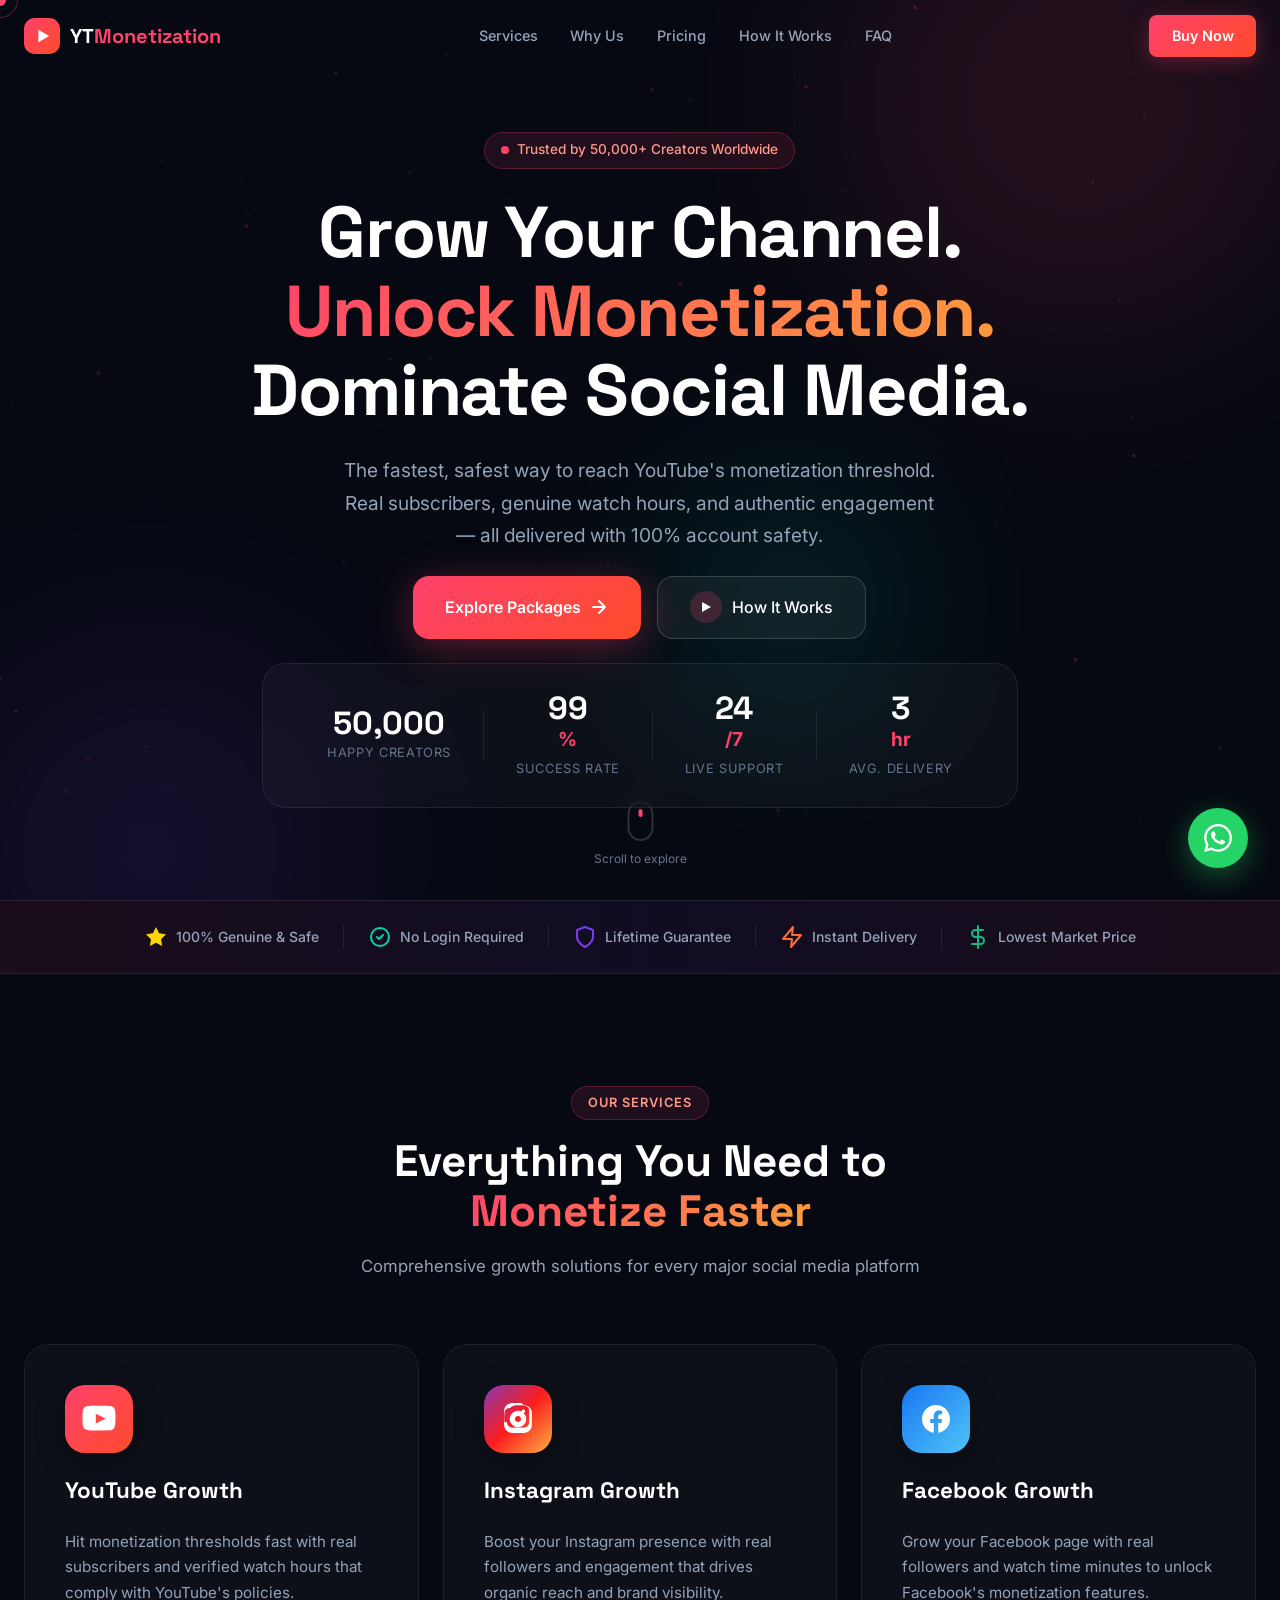
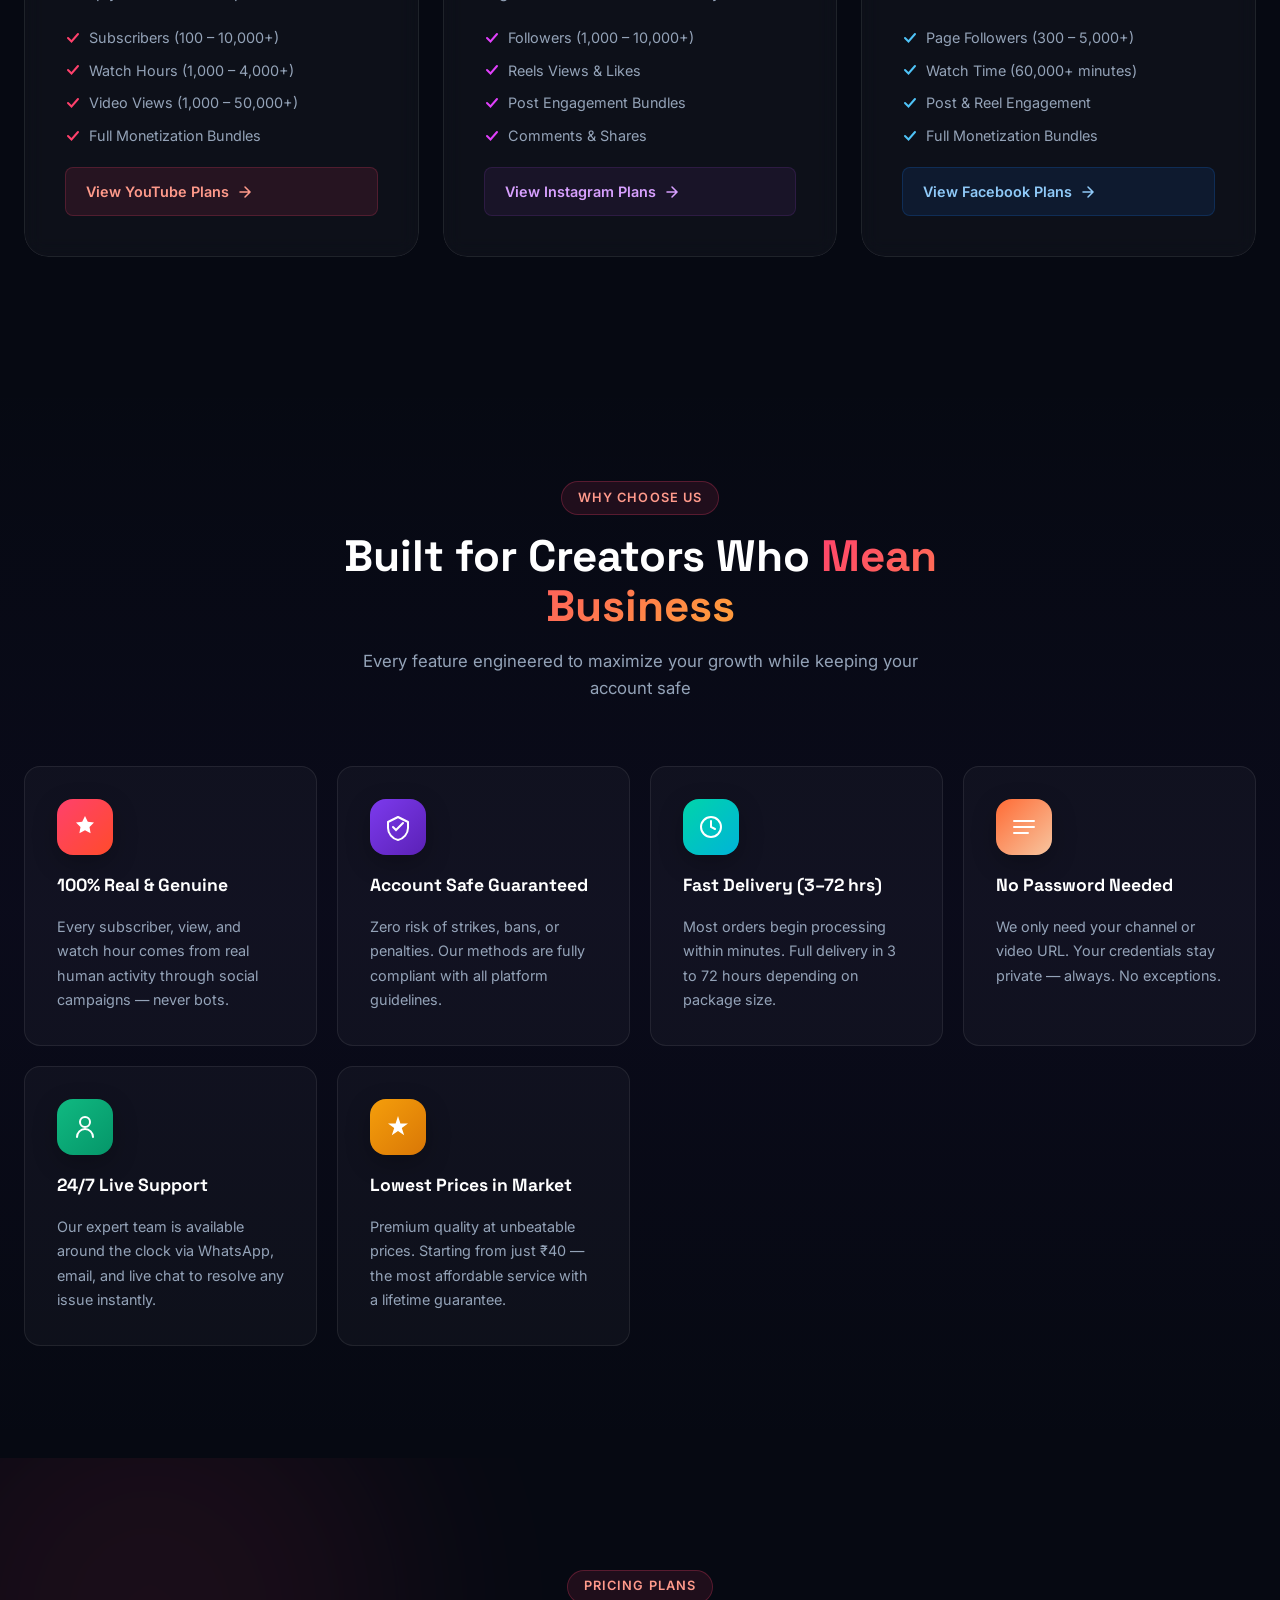
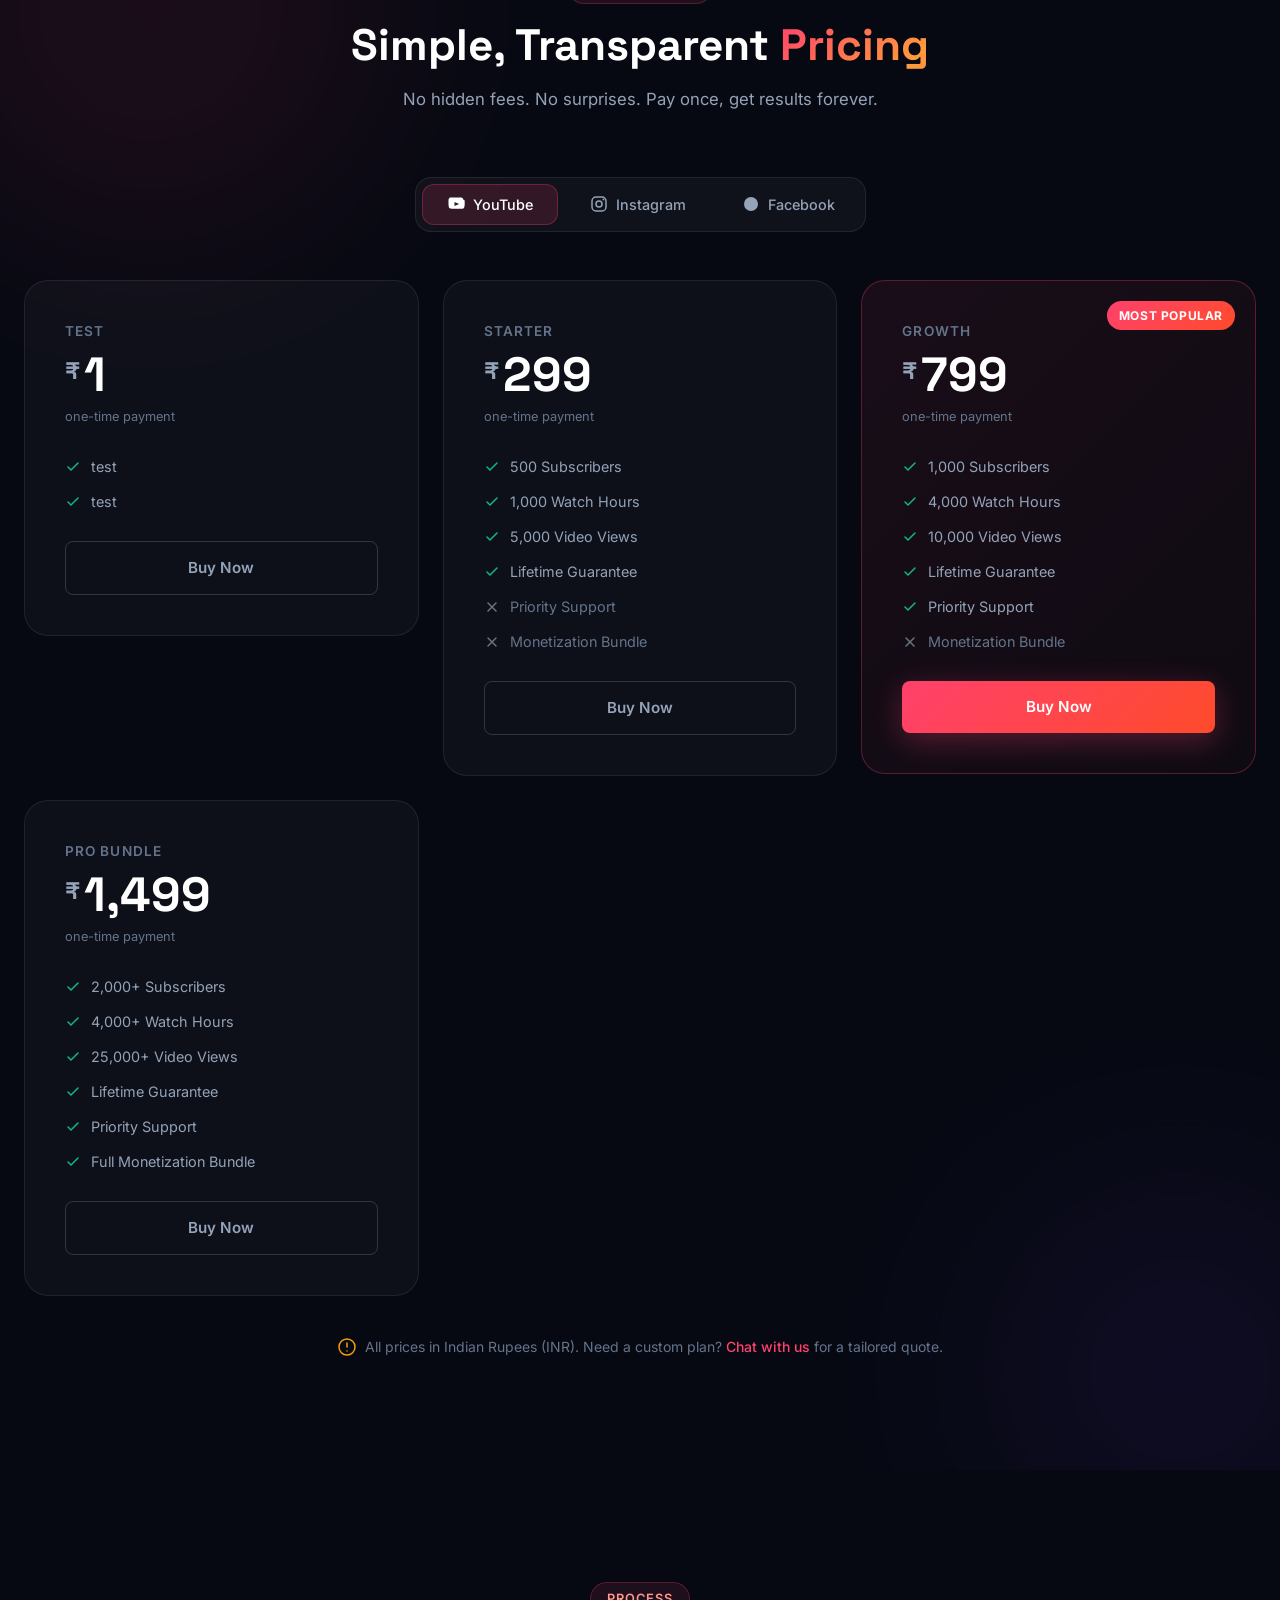
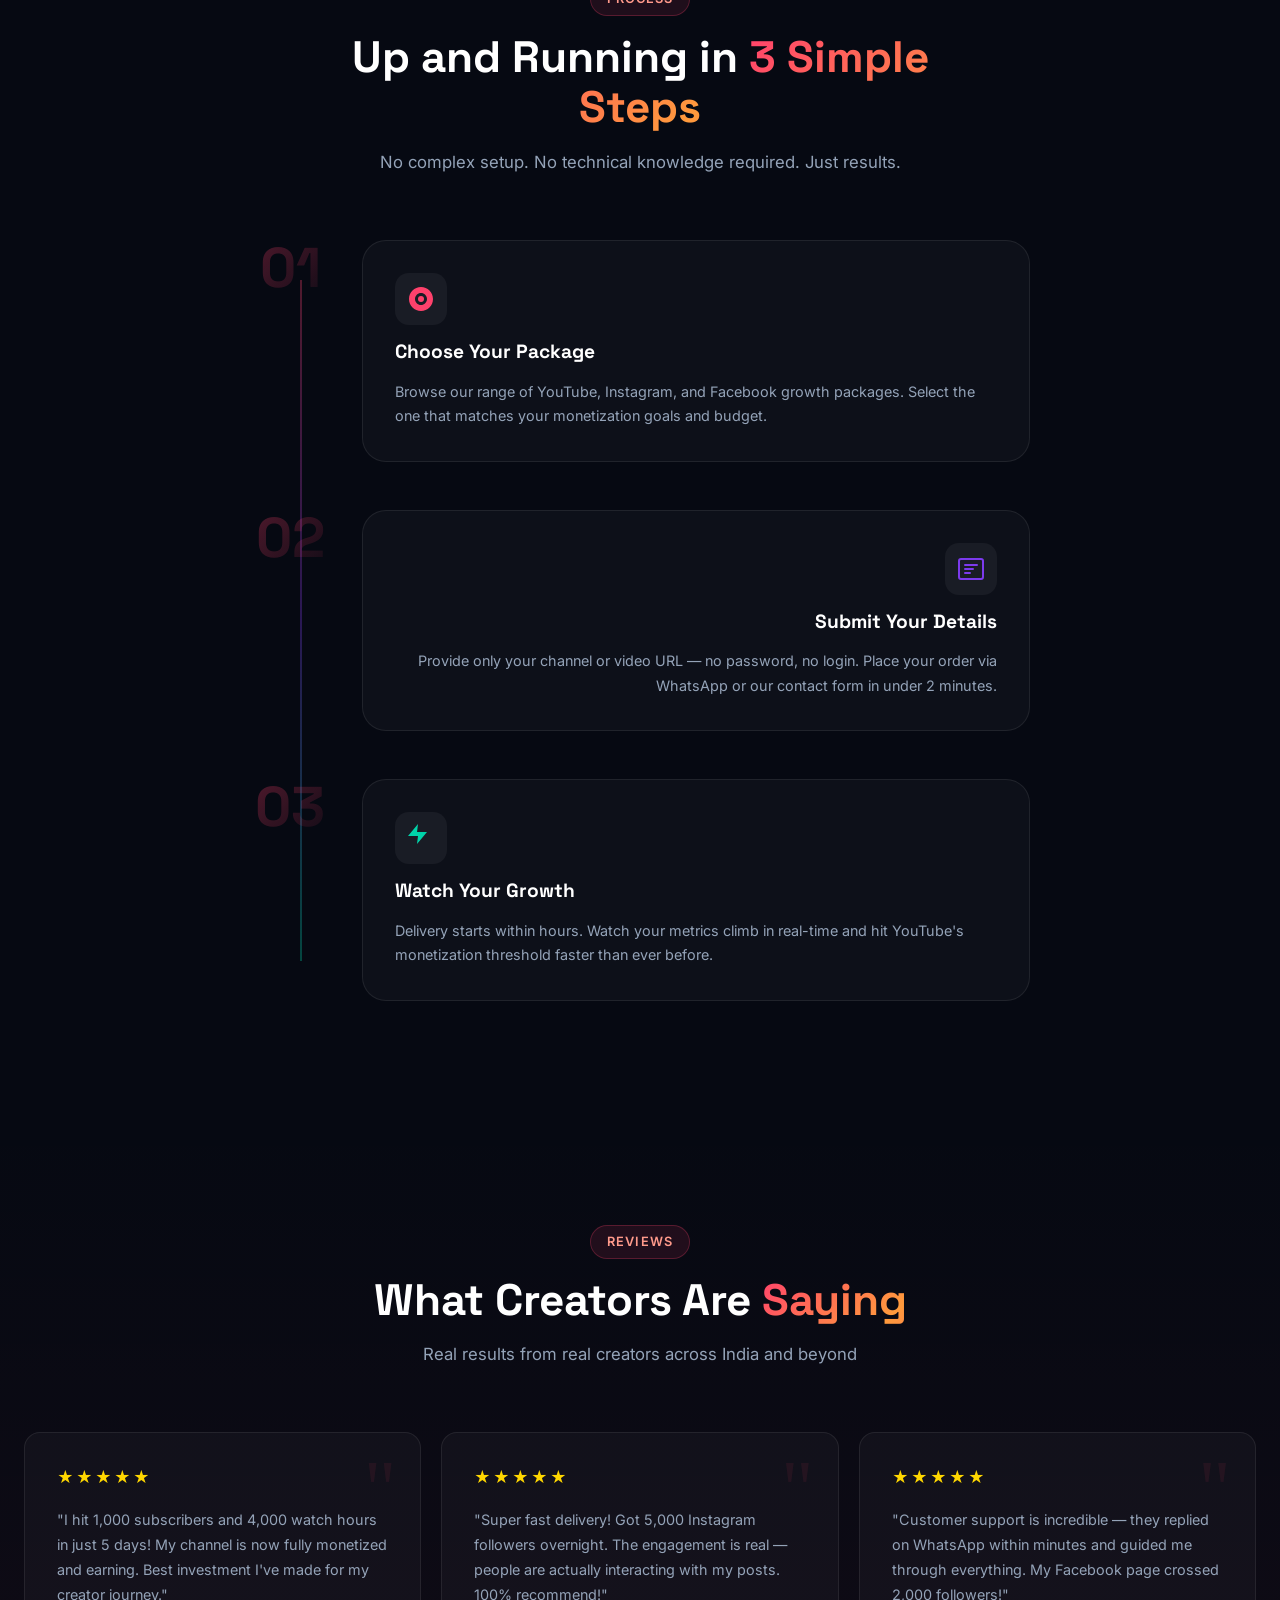
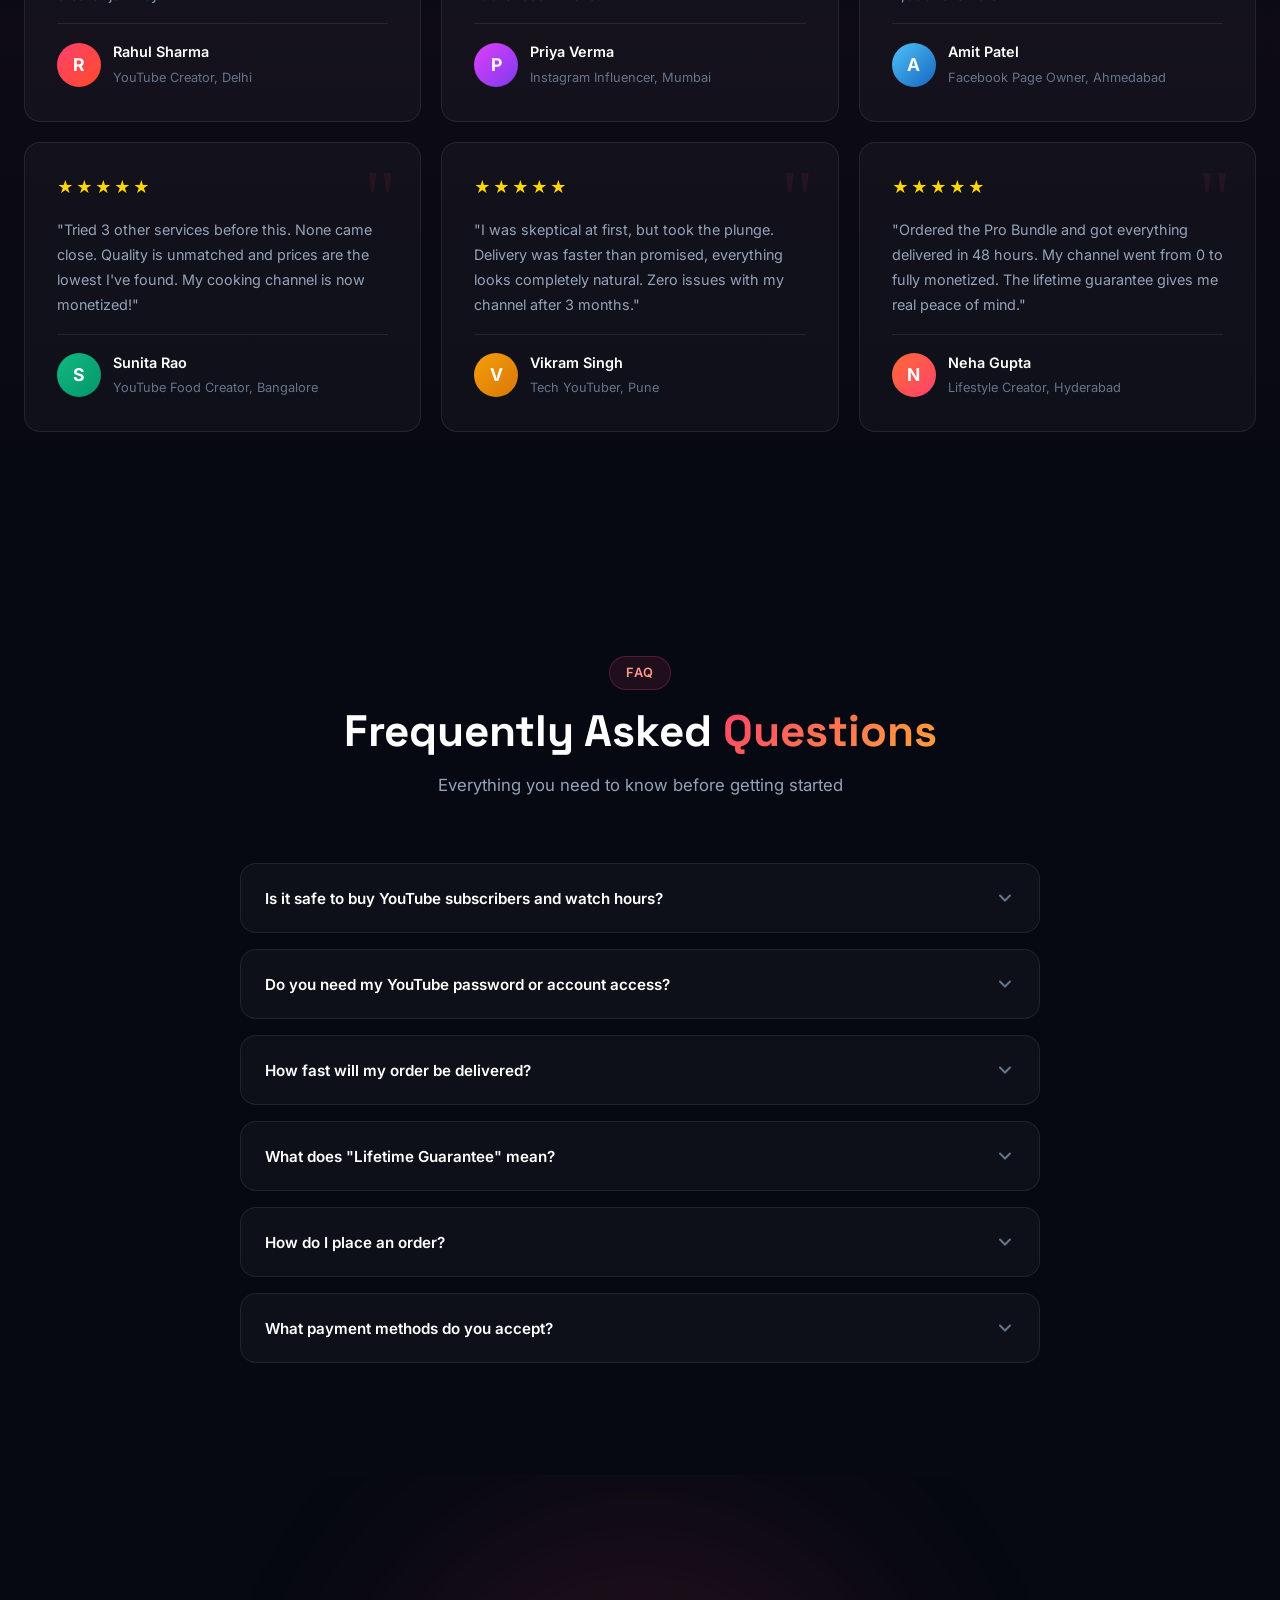
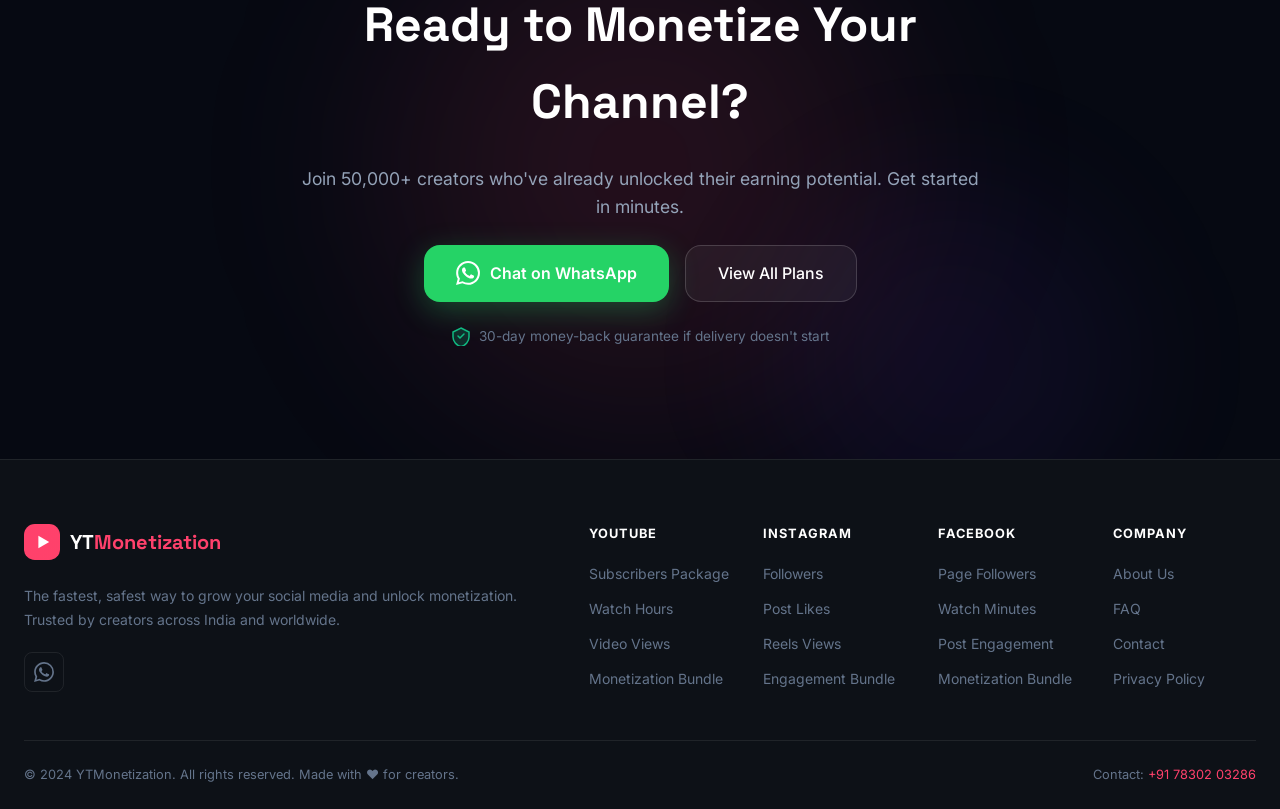
==== index.html @ 4ff3c795 "fix carousel for both iPhone and Android - webkit prefixes, overscroll, touch-action" ====
<!DOCTYPE html>
<html lang="en">
<head>
  <meta charset="UTF-8" />
  <meta name="viewport" content="width=device-width, initial-scale=1.0" />
  <title>YTMonetization — Grow Faster. Monetize Smarter.</title>
  <link rel="preconnect" href="https://fonts.googleapis.com" />
  <link rel="preconnect" href="https://fonts.gstatic.com" crossorigin />
  <link href="https://fonts.googleapis.com/css2?family=Inter:wght@300;400;500;600;700;800;900&family=Space+Grotesk:wght@400;500;600;700&display=swap" rel="stylesheet" />
  <link rel="stylesheet" href="styles.css" />
</head>
<body>

  <!-- ═══════════════ CURSOR ═══════════════ -->
  <div class="cursor" id="cursor"></div>
  <div class="cursor-follower" id="cursorFollower"></div>

  <!-- ═══════════════ NAVBAR ═══════════════ -->
  <nav class="navbar" id="navbar">
    <div class="nav-container">
      <a href="#" class="nav-logo">
        <div class="logo-icon">
          <svg viewBox="0 0 40 40" fill="none" xmlns="http://www.w3.org/2000/svg">
            <rect width="40" height="40" rx="12" fill="url(#logoGrad)"/>
            <path d="M16 13l12 7-12 7V13z" fill="white"/>
            <defs>
              <linearGradient id="logoGrad" x1="0" y1="0" x2="40" y2="40" gradientUnits="userSpaceOnUse">
                <stop stop-color="#FF416C"/>
                <stop offset="1" stop-color="#FF4B2B"/>
              </linearGradient>
            </defs>
          </svg>
        </div>
        <span>YT<span class="logo-accent">Monetization</span></span>
      </a>

      <ul class="nav-links" id="navLinks">
        <li><a href="#services" class="nav-link">Services</a></li>
        <li><a href="#features" class="nav-link">Why Us</a></li>
        <li><a href="#pricing" class="nav-link">Pricing</a></li>
        <li><a href="#how-it-works" class="nav-link">How It Works</a></li>
        <li><a href="#faq" class="nav-link">FAQ</a></li>
      </ul>

      <div class="nav-cta">
        <a href="#pricing" class="btn-primary">Buy Now</a>
        <button class="hamburger" id="hamburger" aria-label="menu">
          <span></span><span></span><span></span>
        </button>
      </div>
    </div>
  </nav>

  <!-- ═══════════════ HERO ═══════════════ -->
  <section class="hero" id="home">
    <div class="hero-bg">
      <div class="hero-orb orb-1"></div>
      <div class="hero-orb orb-2"></div>
      <div class="hero-orb orb-3"></div>
      <canvas class="hero-particles" id="particles"></canvas>
    </div>

    <div class="hero-container">
      <div class="hero-badge">
        <span class="badge-dot"></span>
        <span>Trusted by 50,000+ Creators Worldwide</span>
      </div>

      <h1 class="hero-title">
        <span class="title-line">Grow Your Channel.</span>
        <span class="title-line gradient-text">Unlock Monetization.</span>
        <span class="title-line">Dominate Social Media.</span>
      </h1>

      <p class="hero-subtitle">
        The fastest, safest way to reach YouTube's monetization threshold.
        Real subscribers, genuine watch hours, and authentic engagement —
        all delivered with 100% account safety.
      </p>

      <div class="hero-actions">
        <a href="#pricing" class="btn-hero-primary">
          <span>Explore Packages</span>
          <svg width="20" height="20" viewBox="0 0 20 20" fill="none">
            <path d="M4 10h12M10 4l6 6-6 6" stroke="currentColor" stroke-width="2" stroke-linecap="round" stroke-linejoin="round"/>
          </svg>
        </a>
        <a href="#how-it-works" class="btn-hero-secondary">
          <span class="play-icon">
            <svg width="14" height="14" viewBox="0 0 14 14" fill="currentColor">
              <path d="M3 2l9 5-9 5V2z"/>
            </svg>
          </span>
          How It Works
        </a>
      </div>

      <div class="hero-stats">
        <div class="stat-item">
          <span class="stat-number" data-target="50000">0</span>
          <span class="stat-label">Happy Creators</span>
        </div>
        <div class="stat-divider"></div>
        <div class="stat-item">
          <span class="stat-number" data-target="99">0</span><span class="stat-suffix">%</span>
          <span class="stat-label">Success Rate</span>
        </div>
        <div class="stat-divider"></div>
        <div class="stat-item">
          <span class="stat-number" data-target="24">0</span><span class="stat-suffix">/7</span>
          <span class="stat-label">Live Support</span>
        </div>
        <div class="stat-divider"></div>
        <div class="stat-item">
          <span class="stat-number" data-target="3">0</span><span class="stat-suffix">hr</span>
          <span class="stat-label">Avg. Delivery</span>
        </div>
      </div>
    </div>

    <div class="hero-scroll">
      <div class="scroll-indicator">
        <div class="scroll-dot"></div>
      </div>
      <span>Scroll to explore</span>
    </div>
  </section>

  <!-- ═══════════════ TRUST STRIP ═══════════════ -->
  <section class="trust-strip">
    <div class="trust-container">
      <div class="trust-item">
        <svg width="24" height="24" viewBox="0 0 24 24" fill="none">
          <path d="M12 2l3.09 6.26L22 9.27l-5 4.87 1.18 6.88L12 17.77l-6.18 3.25L7 14.14 2 9.27l6.91-1.01L12 2z" fill="#FFD700"/>
        </svg>
        <span>100% Genuine & Safe</span>
      </div>
      <div class="trust-divider"></div>
      <div class="trust-item">
        <svg width="24" height="24" viewBox="0 0 24 24" fill="none">
          <path d="M9 12l2 2 4-4m6 2a9 9 0 11-18 0 9 9 0 0118 0z" stroke="#00D4AA" stroke-width="2" stroke-linecap="round" stroke-linejoin="round"/>
        </svg>
        <span>No Login Required</span>
      </div>
      <div class="trust-divider"></div>
      <div class="trust-item">
        <svg width="24" height="24" viewBox="0 0 24 24" fill="none">
          <path d="M12 22s8-4 8-10V5l-8-3-8 3v7c0 6 8 10 8 10z" stroke="#7C3AED" stroke-width="2" stroke-linecap="round" stroke-linejoin="round"/>
        </svg>
        <span>Lifetime Guarantee</span>
      </div>
      <div class="trust-divider"></div>
      <div class="trust-item">
        <svg width="24" height="24" viewBox="0 0 24 24" fill="none">
          <path d="M13 2L3 14h9l-1 8 10-12h-9l1-8z" stroke="#FF6B35" stroke-width="2" stroke-linecap="round" stroke-linejoin="round"/>
        </svg>
        <span>Instant Delivery</span>
      </div>
      <div class="trust-divider"></div>
      <div class="trust-item">
        <svg width="24" height="24" viewBox="0 0 24 24" fill="none">
          <path d="M12 1v22M17 5H9.5a3.5 3.5 0 000 7h5a3.5 3.5 0 010 7H6" stroke="#10B981" stroke-width="2" stroke-linecap="round" stroke-linejoin="round"/>
        </svg>
        <span>Lowest Market Price</span>
      </div>
    </div>
  </section>

  <!-- ═══════════════ SERVICES ═══════════════ -->
  <section class="services" id="services">
    <div class="section-container">
      <div class="section-header">
        <div class="section-badge">Our Services</div>
        <h2 class="section-title">Everything You Need to <span class="gradient-text">Monetize Faster</span></h2>
        <p class="section-subtitle">Comprehensive growth solutions for every major social media platform</p>
      </div>

      <div class="services-grid">

        <!-- YouTube -->
        <div class="service-card service-yt" data-aos="fade-up">
          <div class="service-card-inner">
            <div class="service-icon-wrap yt-gradient">
              <svg width="36" height="36" viewBox="0 0 36 36" fill="none">
                <path d="M34.2 10.2s-.4-2.5-1.5-3.6c-1.4-1.5-3-1.5-3.7-1.6C24.7 4.8 18 4.8 18 4.8s-6.7 0-11 .2c-.7.1-2.3.1-3.7 1.6-1.1 1.1-1.5 3.6-1.5 3.6S1.5 13 1.5 15.8v2.6c0 2.8.3 5.6.3 5.6s.4 2.5 1.5 3.6c1.4 1.5 3.3 1.4 4.1 1.6C10.1 29.4 18 29.5 18 29.5s6.7 0 11-.2c.7-.1 2.3-.1 3.7-1.6 1.1-1.1 1.5-3.6 1.5-3.6s.3-2.8.3-5.6v-2.6c0-2.8-.3-5.7-.3-5.7zM14.8 22.4v-9.7l9.9 4.9-9.9 4.8z" fill="white"/>
              </svg>
            </div>
            <h3>YouTube Growth</h3>
            <p>Hit monetization thresholds fast with real subscribers and verified watch hours that comply with YouTube's policies.</p>
            <ul class="service-features">
              <li>
                <svg width="16" height="16" viewBox="0 0 16 16" fill="none"><path d="M3 8l3.5 3.5L13 4" stroke="#FF416C" stroke-width="2" stroke-linecap="round"/></svg>
                Subscribers (100 – 10,000+)
              </li>
              <li>
                <svg width="16" height="16" viewBox="0 0 16 16" fill="none"><path d="M3 8l3.5 3.5L13 4" stroke="#FF416C" stroke-width="2" stroke-linecap="round"/></svg>
                Watch Hours (1,000 – 4,000+)
              </li>
              <li>
                <svg width="16" height="16" viewBox="0 0 16 16" fill="none"><path d="M3 8l3.5 3.5L13 4" stroke="#FF416C" stroke-width="2" stroke-linecap="round"/></svg>
                Video Views (1,000 – 50,000+)
              </li>
              <li>
                <svg width="16" height="16" viewBox="0 0 16 16" fill="none"><path d="M3 8l3.5 3.5L13 4" stroke="#FF416C" stroke-width="2" stroke-linecap="round"/></svg>
                Full Monetization Bundles
              </li>
            </ul>
            <a href="#pricing" class="service-cta yt-cta">
              View YouTube Plans
              <svg width="16" height="16" viewBox="0 0 16 16" fill="none"><path d="M3 8h10M8 3l5 5-5 5" stroke="currentColor" stroke-width="1.5" stroke-linecap="round"/></svg>
            </a>
          </div>
          <div class="service-card-glow yt-glow"></div>
        </div>

        <!-- Instagram -->
        <div class="service-card service-ig" data-aos="fade-up" data-aos-delay="100">
          <div class="service-card-inner">
            <div class="service-icon-wrap ig-gradient">
              <svg width="36" height="36" viewBox="0 0 36 36" fill="none">
                <path d="M18 4.3c3.7 0 4.1 0 5.6.1 1.3.1 2 .3 2.5.5.6.2 1 .5 1.5 1 .4.4.7.9 1 1.5.2.5.4 1.2.5 2.5.1 1.4.1 1.9.1 5.6s0 4.1-.1 5.6c-.1 1.3-.3 2-.5 2.5-.2.6-.5 1-.9 1.5-.4.4-.9.7-1.5 1-.5.2-1.2.4-2.5.5-1.4.1-1.9.1-5.6.1s-4.1 0-5.6-.1c-1.3-.1-2-.3-2.5-.5-.6-.2-1-.5-1.5-1-.4-.4-.7-.9-1-1.5-.2-.5-.4-1.2-.5-2.5C4.3 22 4.3 21.7 4.3 18s0-4.1.1-5.6c.1-1.3.3-2 .5-2.5.2-.6.5-1 1-1.5.4-.4.9-.7 1.5-1 .5-.2 1.2-.4 2.5-.5C13.9 4.3 14.3 4.3 18 4.3zM18 2c-3.7 0-4.2 0-5.7.1-1.5.1-2.5.3-3.4.6-.9.4-1.7.8-2.5 1.7-.8.8-1.3 1.6-1.7 2.5-.3.9-.5 1.9-.6 3.4C4 11.8 4 12.3 4 18s0 6.2.1 5.7c.1 1.5.3 2.5.6 3.4.4.9.8 1.7 1.7 2.5.8.8 1.6 1.3 2.5 1.7.9.3 1.9.5 3.4.6C11.8 32 12.3 32 18 32s6.2 0 5.7-.1c1.5-.1 2.5-.3 3.4-.6.9-.4 1.7-.8 2.5-1.7.8-.8 1.3-1.6 1.7-2.5.3-.9.5-1.9.6-3.4.1-1.5.1-2 .1-5.7s0-4.2-.1-5.7c-.1-1.5-.3-2.5-.6-3.4-.4-.9-.8-1.7-1.7-2.5-.8-.8-1.6-1.3-2.5-1.7-.9-.3-1.9-.5-3.4-.6C22.2 2 21.7 2 18 2zm0 7.8c-4.5 0-8.2 3.7-8.2 8.2s3.7 8.2 8.2 8.2 8.2-3.7 8.2-8.2-3.7-8.2-8.2-8.2zM18 21c-1.7 0-3-1.3-3-3s1.3-3 3-3 3 1.3 3 3-1.3 3-3 3zm5.3-12.5c-1 0-1.8.8-1.8 1.8s.8 1.8 1.8 1.8 1.8-.8 1.8-1.8-.8-1.8-1.8-1.8z" fill="white"/>
              </svg>
            </div>
            <h3>Instagram Growth</h3>
            <p>Boost your Instagram presence with real followers and engagement that drives organic reach and brand visibility.</p>
            <ul class="service-features">
              <li>
                <svg width="16" height="16" viewBox="0 0 16 16" fill="none"><path d="M3 8l3.5 3.5L13 4" stroke="#E040FB" stroke-width="2" stroke-linecap="round"/></svg>
                Followers (1,000 – 10,000+)
              </li>
              <li>
                <svg width="16" height="16" viewBox="0 0 16 16" fill="none"><path d="M3 8l3.5 3.5L13 4" stroke="#E040FB" stroke-width="2" stroke-linecap="round"/></svg>
                Reels Views & Likes
              </li>
              <li>
                <svg width="16" height="16" viewBox="0 0 16 16" fill="none"><path d="M3 8l3.5 3.5L13 4" stroke="#E040FB" stroke-width="2" stroke-linecap="round"/></svg>
                Post Engagement Bundles
              </li>
              <li>
                <svg width="16" height="16" viewBox="0 0 16 16" fill="none"><path d="M3 8l3.5 3.5L13 4" stroke="#E040FB" stroke-width="2" stroke-linecap="round"/></svg>
                Comments & Shares
              </li>
            </ul>
            <a href="#pricing" class="service-cta ig-cta">
              View Instagram Plans
              <svg width="16" height="16" viewBox="0 0 16 16" fill="none"><path d="M3 8h10M8 3l5 5-5 5" stroke="currentColor" stroke-width="1.5" stroke-linecap="round"/></svg>
            </a>
          </div>
          <div class="service-card-glow ig-glow"></div>
        </div>

        <!-- Facebook -->
        <div class="service-card service-fb" data-aos="fade-up" data-aos-delay="200">
          <div class="service-card-inner">
            <div class="service-icon-wrap fb-gradient">
              <svg width="36" height="36" viewBox="0 0 36 36" fill="none">
                <path d="M32 18c0-7.7-6.3-14-14-14S4 10.3 4 18c0 7 5.1 12.8 11.8 13.8v-9.8h-3.5V18h3.5v-3c0-3.5 2.1-5.4 5.2-5.4 1.5 0 3.1.3 3.1.3v3.4h-1.7c-1.7 0-2.2 1.1-2.2 2.2V18h3.8l-.6 4h-3.2v9.8C26.9 30.8 32 25 32 18z" fill="white"/>
              </svg>
            </div>
            <h3>Facebook Growth</h3>
            <p>Grow your Facebook page with real followers and watch time minutes to unlock Facebook's monetization features.</p>
            <ul class="service-features">
              <li>
                <svg width="16" height="16" viewBox="0 0 16 16" fill="none"><path d="M3 8l3.5 3.5L13 4" stroke="#4FC3F7" stroke-width="2" stroke-linecap="round"/></svg>
                Page Followers (300 – 5,000+)
              </li>
              <li>
                <svg width="16" height="16" viewBox="0 0 16 16" fill="none"><path d="M3 8l3.5 3.5L13 4" stroke="#4FC3F7" stroke-width="2" stroke-linecap="round"/></svg>
                Watch Time (60,000+ minutes)
              </li>
              <li>
                <svg width="16" height="16" viewBox="0 0 16 16" fill="none"><path d="M3 8l3.5 3.5L13 4" stroke="#4FC3F7" stroke-width="2" stroke-linecap="round"/></svg>
                Post & Reel Engagement
              </li>
              <li>
                <svg width="16" height="16" viewBox="0 0 16 16" fill="none"><path d="M3 8l3.5 3.5L13 4" stroke="#4FC3F7" stroke-width="2" stroke-linecap="round"/></svg>
                Full Monetization Bundles
              </li>
            </ul>
            <a href="#pricing" class="service-cta fb-cta">
              View Facebook Plans
              <svg width="16" height="16" viewBox="0 0 16 16" fill="none"><path d="M3 8h10M8 3l5 5-5 5" stroke="currentColor" stroke-width="1.5" stroke-linecap="round"/></svg>
            </a>
          </div>
          <div class="service-card-glow fb-glow"></div>
        </div>

      </div>
    </div>
  </section>

  <!-- ═══════════════ FEATURES ═══════════════ -->
  <section class="features" id="features">
    <div class="section-container">
      <div class="section-header">
        <div class="section-badge">Why Choose Us</div>
        <h2 class="section-title">Built for Creators Who <span class="gradient-text">Mean Business</span></h2>
        <p class="section-subtitle">Every feature engineered to maximize your growth while keeping your account safe</p>
      </div>

      <div class="features-grid">
        <div class="feature-card" data-aos="fade-up">
          <div class="feature-icon" style="background: linear-gradient(135deg, #FF416C, #FF4B2B);">
            <svg width="28" height="28" viewBox="0 0 28 28" fill="none">
              <path d="M14 3l2.8 5.7 6.2.9-4.5 4.4 1.1 6.2L14 17.3l-5.6 2.9 1.1-6.2-4.5-4.4 6.2-.9L14 3z" fill="white"/>
            </svg>
          </div>
          <h4>100% Real & Genuine</h4>
          <p>Every subscriber, view, and watch hour comes from real human activity through social campaigns — never bots.</p>
        </div>

        <div class="feature-card" data-aos="fade-up" data-aos-delay="50">
          <div class="feature-icon" style="background: linear-gradient(135deg, #7C3AED, #5B21B6);">
            <svg width="28" height="28" viewBox="0 0 28 28" fill="none">
              <path d="M14 4l10 5v6c0 5.5-4.3 10.7-10 12C8.3 25.7 4 20.5 4 15V9l10-5z" stroke="white" stroke-width="2" stroke-linejoin="round"/>
              <path d="M9 14l3 3 7-7" stroke="white" stroke-width="2" stroke-linecap="round"/>
            </svg>
          </div>
          <h4>Account Safe Guaranteed</h4>
          <p>Zero risk of strikes, bans, or penalties. Our methods are fully compliant with all platform guidelines.</p>
        </div>

        <div class="feature-card" data-aos="fade-up" data-aos-delay="100">
          <div class="feature-icon" style="background: linear-gradient(135deg, #00D4AA, #00B4D8);">
            <svg width="28" height="28" viewBox="0 0 28 28" fill="none">
              <circle cx="14" cy="14" r="10" stroke="white" stroke-width="2"/>
              <path d="M14 8v6l4 2" stroke="white" stroke-width="2" stroke-linecap="round"/>
            </svg>
          </div>
          <h4>Fast Delivery (3–72 hrs)</h4>
          <p>Most orders begin processing within minutes. Full delivery in 3 to 72 hours depending on package size.</p>
        </div>

        <div class="feature-card" data-aos="fade-up" data-aos-delay="150">
          <div class="feature-icon" style="background: linear-gradient(135deg, #FF6B35, #F7C59F);">
            <svg width="28" height="28" viewBox="0 0 28 28" fill="none">
              <path d="M4 14h20M4 8h20M4 20h14" stroke="white" stroke-width="2" stroke-linecap="round"/>
            </svg>
          </div>
          <h4>No Password Needed</h4>
          <p>We only need your channel or video URL. Your credentials stay private — always. No exceptions.</p>
        </div>

        <div class="feature-card" data-aos="fade-up" data-aos-delay="200">
          <div class="feature-icon" style="background: linear-gradient(135deg, #10B981, #059669);">
            <svg width="28" height="28" viewBox="0 0 28 28" fill="none">
              <path d="M14 4c2.8 0 5 2.2 5 5 0 2.8-2.2 5-5 5s-5-2.2-5-5c0-2.8 2.2-5 5-5zM6 24c0-4.4 3.6-8 8-8s8 3.6 8 8" stroke="white" stroke-width="2" stroke-linecap="round"/>
            </svg>
          </div>
          <h4>24/7 Live Support</h4>
          <p>Our expert team is available around the clock via WhatsApp, email, and live chat to resolve any issue instantly.</p>
        </div>

        <div class="feature-card" data-aos="fade-up" data-aos-delay="250">
          <div class="feature-icon" style="background: linear-gradient(135deg, #F59E0B, #D97706);">
            <svg width="28" height="28" viewBox="0 0 28 28" fill="none">
              <path d="M14 3l2.4 7.4H24l-6.2 4.5 2.4 7.4L14 18l-6.2 4.3 2.4-7.4L4 10.4h7.6L14 3z" fill="white"/>
            </svg>
          </div>
          <h4>Lowest Prices in Market</h4>
          <p>Premium quality at unbeatable prices. Starting from just ₹40 — the most affordable service with a lifetime guarantee.</p>
        </div>
      </div>
    </div>
  </section>

  <!-- ═══════════════ PRICING ═══════════════ -->
  <section class="pricing" id="pricing">
    <div class="pricing-bg">
      <div class="pricing-orb pricing-orb-1"></div>
      <div class="pricing-orb pricing-orb-2"></div>
    </div>
    <div class="section-container">
      <div class="section-header">
        <div class="section-badge">Pricing Plans</div>
        <h2 class="section-title">Simple, Transparent <span class="gradient-text">Pricing</span></h2>
        <p class="section-subtitle">No hidden fees. No surprises. Pay once, get results forever.</p>
      </div>

      <!-- Tab Selector -->
      <div class="pricing-tabs">
        <button class="pricing-tab active" data-platform="youtube">
          <svg width="18" height="18" viewBox="0 0 18 18" fill="none"><path d="M16.5 5s-.2-1.2-.7-1.7c-.7-.7-1.5-.7-1.8-.8C12 2.4 9 2.4 9 2.4s-3 0-5 .1c-.4 0-1.1 0-1.8.8-.5.5-.7 1.7-.7 1.7S1.5 6.2 1.5 7.5v1.2c0 1.3.2 2.6.2 2.6s.2 1.2.7 1.7c.7.7 1.6.7 2 .8 1.4.1 5.6.1 5.6.1s3 0 5-.1c.4 0 1.1 0 1.8-.8.5-.5.7-1.7.7-1.7s.2-1.3.2-2.6V7.5c0-1.3-.2-2.5-.2-2.5zM7.5 11V7l4.7 2-4.7 2z" fill="currentColor"/></svg>
          YouTube
        </button>
        <button class="pricing-tab" data-platform="instagram">
          <svg width="18" height="18" viewBox="0 0 18 18" fill="none"><rect x="2" y="2" width="14" height="14" rx="4" stroke="currentColor" stroke-width="1.5"/><circle cx="9" cy="9" r="3" stroke="currentColor" stroke-width="1.5"/><circle cx="13.5" cy="4.5" r="1" fill="currentColor"/></svg>
          Instagram
        </button>
        <button class="pricing-tab" data-platform="facebook">
          <svg width="18" height="18" viewBox="0 0 18 18" fill="none"><path d="M16 9a7 7 0 11-14 0 7 7 0 0114 0zM12 5.5h-1.2c-.5 0-.8.3-.8.8V8H12l-.4 2H10v5H8v-5H6.5V8H8V6.3C8 4.8 9 3.8 10.4 3.8c.7 0 1.6.1 1.6.1V5.5z" fill="currentColor"/></svg>
          Facebook
        </button>
      </div>

      <!-- Dynamic Plans — rendered by JS -->
      <div class="carousel-wrap" id="youtube-wrap">
        <div class="pricing-grid" id="youtube-plans"></div>
        <div class="carousel-hint" id="youtube-hint">
          <svg width="16" height="16" viewBox="0 0 16 16" fill="none"><path d="M3 8h10M9 4l4 4-4 4" stroke="currentColor" stroke-width="1.5" stroke-linecap="round" stroke-linejoin="round"/></svg>
          Swipe to see more plans
        </div>
        <div class="carousel-dots" id="youtube-dots"></div>
      </div>
      <div class="carousel-wrap hidden" id="instagram-wrap">
        <div class="pricing-grid" id="instagram-plans"></div>
        <div class="carousel-hint" id="instagram-hint">
          <svg width="16" height="16" viewBox="0 0 16 16" fill="none"><path d="M3 8h10M9 4l4 4-4 4" stroke="currentColor" stroke-width="1.5" stroke-linecap="round" stroke-linejoin="round"/></svg>
          Swipe to see more plans
        </div>
        <div class="carousel-dots" id="instagram-dots"></div>
      </div>
      <div class="carousel-wrap hidden" id="facebook-wrap">
        <div class="pricing-grid" id="facebook-plans"></div>
        <div class="carousel-hint" id="facebook-hint">
          <svg width="16" height="16" viewBox="0 0 16 16" fill="none"><path d="M3 8h10M9 4l4 4-4 4" stroke="currentColor" stroke-width="1.5" stroke-linecap="round" stroke-linejoin="round"/></svg>
          Swipe to see more plans
        </div>
        <div class="carousel-dots" id="facebook-dots"></div>
      </div>

      <div class="pricing-note">
        <svg width="20" height="20" viewBox="0 0 20 20" fill="none"><path d="M10 2a8 8 0 100 16A8 8 0 0010 2zm0 4v4m0 4h.01" stroke="#F59E0B" stroke-width="1.5" stroke-linecap="round"/></svg>
        <span>All prices in Indian Rupees (INR). Need a custom plan? <a href="https://wa.me/917830203286" target="_blank">Chat with us</a> for a tailored quote.</span>
      </div>
    </div>
  </section>

  <!-- ═══════════════ HOW IT WORKS ═══════════════ -->
  <section class="how-it-works" id="how-it-works">
    <div class="section-container">
      <div class="section-header">
        <div class="section-badge">Process</div>
        <h2 class="section-title">Up and Running in <span class="gradient-text">3 Simple Steps</span></h2>
        <p class="section-subtitle">No complex setup. No technical knowledge required. Just results.</p>
      </div>

      <div class="steps-container">
        <div class="step-connector"></div>

        <div class="step" data-aos="fade-right">
          <div class="step-number">01</div>
          <div class="step-content">
            <div class="step-icon">
              <svg width="32" height="32" viewBox="0 0 32 32" fill="none">
                <path d="M16 4C9.4 4 4 9.4 4 16s5.4 12 12 12 12-5.4 12-12S22.6 4 16 4zm0 18c-3.3 0-6-2.7-6-6s2.7-6 6-6 6 2.7 6 6-2.7 6-6 6z" fill="url(#stepGrad1)"/>
                <path d="M16 13a3 3 0 100 6 3 3 0 000-6z" fill="url(#stepGrad1)"/>
                <defs><linearGradient id="stepGrad1" x1="4" y1="4" x2="28" y2="28"><stop stop-color="#FF416C"/><stop offset="1" stop-color="#FF4B2B"/></linearGradient></defs>
              </svg>
            </div>
            <h4>Choose Your Package</h4>
            <p>Browse our range of YouTube, Instagram, and Facebook growth packages. Select the one that matches your monetization goals and budget.</p>
          </div>
        </div>

        <div class="step step-right" data-aos="fade-left">
          <div class="step-content">
            <div class="step-icon">
              <svg width="32" height="32" viewBox="0 0 32 32" fill="none">
                <path d="M26 6H6a2 2 0 00-2 2v16a2 2 0 002 2h20a2 2 0 002-2V8a2 2 0 00-2-2z" stroke="url(#stepGrad2)" stroke-width="2"/>
                <path d="M10 12h12M10 16h8M10 20h5" stroke="url(#stepGrad2)" stroke-width="2" stroke-linecap="round"/>
                <defs><linearGradient id="stepGrad2" x1="4" y1="6" x2="28" y2="28"><stop stop-color="#7C3AED"/><stop offset="1" stop-color="#5B21B6"/></linearGradient></defs>
              </svg>
            </div>
            <h4>Submit Your Details</h4>
            <p>Provide only your channel or video URL — no password, no login. Place your order via WhatsApp or our contact form in under 2 minutes.</p>
          </div>
          <div class="step-number">02</div>
        </div>

        <div class="step" data-aos="fade-right">
          <div class="step-number">03</div>
          <div class="step-content">
            <div class="step-icon">
              <svg width="32" height="32" viewBox="0 0 32 32" fill="none">
                <path d="M13 2L3 14h10l-1 8 10-12h-10l1-8z" fill="url(#stepGrad3)"/>
                <defs><linearGradient id="stepGrad3" x1="3" y1="2" x2="23" y2="22"><stop stop-color="#00D4AA"/><stop offset="1" stop-color="#00B4D8"/></linearGradient></defs>
              </svg>
            </div>
            <h4>Watch Your Growth</h4>
            <p>Delivery starts within hours. Watch your metrics climb in real-time and hit YouTube's monetization threshold faster than ever before.</p>
          </div>
        </div>
      </div>
    </div>
  </section>

  <!-- ═══════════════ TESTIMONIALS ═══════════════ -->
  <section class="testimonials">
    <div class="section-container">
      <div class="section-header">
        <div class="section-badge">Reviews</div>
        <h2 class="section-title">What Creators Are <span class="gradient-text">Saying</span></h2>
        <p class="section-subtitle">Real results from real creators across India and beyond</p>
      </div>

      <div class="testimonials-grid">
        <div class="testimonial-card" data-aos="fade-up">
          <div class="testimonial-stars">★★★★★</div>
          <p>"I hit 1,000 subscribers and 4,000 watch hours in just 5 days! My channel is now fully monetized and earning. Best investment I've made for my creator journey."</p>
          <div class="testimonial-author">
            <div class="author-avatar" style="background: linear-gradient(135deg, #FF416C, #FF4B2B);">R</div>
            <div>
              <strong>Rahul Sharma</strong>
              <span>YouTube Creator, Delhi</span>
            </div>
          </div>
        </div>

        <div class="testimonial-card" data-aos="fade-up" data-aos-delay="100">
          <div class="testimonial-stars">★★★★★</div>
          <p>"Super fast delivery! Got 5,000 Instagram followers overnight. The engagement is real — people are actually interacting with my posts. 100% recommend!"</p>
          <div class="testimonial-author">
            <div class="author-avatar" style="background: linear-gradient(135deg, #E040FB, #7C3AED);">P</div>
            <div>
              <strong>Priya Verma</strong>
              <span>Instagram Influencer, Mumbai</span>
            </div>
          </div>
        </div>

        <div class="testimonial-card" data-aos="fade-up" data-aos-delay="200">
          <div class="testimonial-stars">★★★★★</div>
          <p>"Customer support is incredible — they replied on WhatsApp within minutes and guided me through everything. My Facebook page crossed 2,000 followers!"</p>
          <div class="testimonial-author">
            <div class="author-avatar" style="background: linear-gradient(135deg, #4FC3F7, #1565C0);">A</div>
            <div>
              <strong>Amit Patel</strong>
              <span>Facebook Page Owner, Ahmedabad</span>
            </div>
          </div>
        </div>

        <div class="testimonial-card" data-aos="fade-up" data-aos-delay="300">
          <div class="testimonial-stars">★★★★★</div>
          <p>"Tried 3 other services before this. None came close. Quality is unmatched and prices are the lowest I've found. My cooking channel is now monetized!"</p>
          <div class="testimonial-author">
            <div class="author-avatar" style="background: linear-gradient(135deg, #10B981, #059669);">S</div>
            <div>
              <strong>Sunita Rao</strong>
              <span>YouTube Food Creator, Bangalore</span>
            </div>
          </div>
        </div>

        <div class="testimonial-card" data-aos="fade-up" data-aos-delay="400">
          <div class="testimonial-stars">★★★★★</div>
          <p>"I was skeptical at first, but took the plunge. Delivery was faster than promised, everything looks completely natural. Zero issues with my channel after 3 months."</p>
          <div class="testimonial-author">
            <div class="author-avatar" style="background: linear-gradient(135deg, #F59E0B, #D97706);">V</div>
            <div>
              <strong>Vikram Singh</strong>
              <span>Tech YouTuber, Pune</span>
            </div>
          </div>
        </div>

        <div class="testimonial-card" data-aos="fade-up" data-aos-delay="500">
          <div class="testimonial-stars">★★★★★</div>
          <p>"Ordered the Pro Bundle and got everything delivered in 48 hours. My channel went from 0 to fully monetized. The lifetime guarantee gives me real peace of mind."</p>
          <div class="testimonial-author">
            <div class="author-avatar" style="background: linear-gradient(135deg, #FF6B35, #FF416C);">N</div>
            <div>
              <strong>Neha Gupta</strong>
              <span>Lifestyle Creator, Hyderabad</span>
            </div>
          </div>
        </div>
      </div>
    </div>
  </section>

  <!-- ═══════════════ FAQ ═══════════════ -->
  <section class="faq" id="faq">
    <div class="section-container">
      <div class="section-header">
        <div class="section-badge">FAQ</div>
        <h2 class="section-title">Frequently Asked <span class="gradient-text">Questions</span></h2>
        <p class="section-subtitle">Everything you need to know before getting started</p>
      </div>

      <div class="faq-grid">
        <div class="faq-item" data-aos="fade-up">
          <button class="faq-question">
            <span>Is it safe to buy YouTube subscribers and watch hours?</span>
            <svg class="faq-icon" width="20" height="20" viewBox="0 0 20 20" fill="none">
              <path d="M5 7.5l5 5 5-5" stroke="currentColor" stroke-width="2" stroke-linecap="round"/>
            </svg>
          </button>
          <div class="faq-answer">
            <p>Absolutely. Our methods use social media campaigns and content distribution networks — no bots, no automation. All activity appears completely natural and complies with YouTube's terms of service. We have a 100% account safety record across 50,000+ orders.</p>
          </div>
        </div>

        <div class="faq-item" data-aos="fade-up" data-aos-delay="50">
          <button class="faq-question">
            <span>Do you need my YouTube password or account access?</span>
            <svg class="faq-icon" width="20" height="20" viewBox="0 0 20 20" fill="none">
              <path d="M5 7.5l5 5 5-5" stroke="currentColor" stroke-width="2" stroke-linecap="round"/>
            </svg>
          </button>
          <div class="faq-answer">
            <p>Never. We only need your YouTube channel URL or video URL. Your password and account credentials stay completely private at all times. This is one of our core security policies.</p>
          </div>
        </div>

        <div class="faq-item" data-aos="fade-up" data-aos-delay="100">
          <button class="faq-question">
            <span>How fast will my order be delivered?</span>
            <svg class="faq-icon" width="20" height="20" viewBox="0 0 20 20" fill="none">
              <path d="M5 7.5l5 5 5-5" stroke="currentColor" stroke-width="2" stroke-linecap="round"/>
            </svg>
          </button>
          <div class="faq-answer">
            <p>Most orders start within 1–3 hours of payment. Full delivery typically takes 24–72 hours depending on the package size. We deliver gradually to ensure everything looks natural to the platform algorithms.</p>
          </div>
        </div>

        <div class="faq-item" data-aos="fade-up" data-aos-delay="150">
          <button class="faq-question">
            <span>What does "Lifetime Guarantee" mean?</span>
            <svg class="faq-icon" width="20" height="20" viewBox="0 0 20 20" fill="none">
              <path d="M5 7.5l5 5 5-5" stroke="currentColor" stroke-width="2" stroke-linecap="round"/>
            </svg>
          </button>
          <div class="faq-answer">
            <p>If you experience any drop in subscribers, views, or watch hours after delivery, we will refill them for free — for life. Just contact our support team and we'll top you back up within 24 hours, no questions asked.</p>
          </div>
        </div>

        <div class="faq-item" data-aos="fade-up" data-aos-delay="200">
          <button class="faq-question">
            <span>How do I place an order?</span>
            <svg class="faq-icon" width="20" height="20" viewBox="0 0 20 20" fill="none">
              <path d="M5 7.5l5 5 5-5" stroke="currentColor" stroke-width="2" stroke-linecap="round"/>
            </svg>
          </button>
          <div class="faq-answer">
            <p>Simply click any "Get Plan" button on this page to open a WhatsApp chat with our team. Share your channel/video URL and chosen package, complete payment, and we handle the rest. The entire process takes under 5 minutes.</p>
          </div>
        </div>

        <div class="faq-item" data-aos="fade-up" data-aos-delay="250">
          <button class="faq-question">
            <span>What payment methods do you accept?</span>
            <svg class="faq-icon" width="20" height="20" viewBox="0 0 20 20" fill="none">
              <path d="M5 7.5l5 5 5-5" stroke="currentColor" stroke-width="2" stroke-linecap="round"/>
            </svg>
          </button>
          <div class="faq-answer">
            <p>We accept all major Indian payment methods including UPI (PhonePe, GPay, Paytm), Net Banking, Debit/Credit Cards, and IMPS. International payments via PayPal and crypto are also accepted.</p>
          </div>
        </div>
      </div>
    </div>
  </section>

  <!-- ═══════════════ CTA ═══════════════ -->
  <section class="cta-section">
    <div class="cta-bg">
      <div class="cta-orb-1"></div>
      <div class="cta-orb-2"></div>
    </div>
    <div class="section-container">
      <div class="cta-content">
        <h2>Ready to Monetize Your Channel?</h2>
        <p>Join 50,000+ creators who've already unlocked their earning potential. Get started in minutes.</p>
        <div class="cta-actions">
          <a href="https://wa.me/917830203286" target="_blank" class="btn-cta-whatsapp">
            <svg width="24" height="24" viewBox="0 0 24 24" fill="currentColor">
              <path d="M17.472 14.382c-.297-.149-1.758-.867-2.03-.967-.273-.099-.471-.148-.67.15-.197.297-.767.966-.94 1.164-.173.199-.347.223-.644.075-.297-.15-1.255-.463-2.39-1.475-.883-.788-1.48-1.761-1.653-2.059-.173-.297-.018-.458.13-.606.134-.133.298-.347.446-.52.149-.174.198-.298.298-.497.099-.198.05-.371-.025-.52-.075-.149-.669-1.612-.916-2.207-.242-.579-.487-.5-.669-.51-.173-.008-.371-.01-.57-.01-.198 0-.52.074-.792.372-.272.297-1.04 1.016-1.04 2.479 0 1.462 1.065 2.875 1.213 3.074.149.198 2.096 3.2 5.077 4.487.709.306 1.262.489 1.694.625.712.227 1.36.195 1.871.118.571-.085 1.758-.719 2.006-1.413.248-.694.248-1.289.173-1.413-.074-.124-.272-.198-.57-.347m-5.421 7.403h-.004a9.87 9.87 0 01-5.031-1.378l-.361-.214-3.741.982.998-3.648-.235-.374a9.86 9.86 0 01-1.51-5.26c.001-5.45 4.436-9.884 9.888-9.884 2.64 0 5.122 1.03 6.988 2.898a9.825 9.825 0 012.893 6.994c-.003 5.45-4.437 9.884-9.885 9.884m8.413-18.297A11.815 11.815 0 0012.05 0C5.495 0 .16 5.335.157 11.892c0 2.096.547 4.142 1.588 5.945L.057 24l6.305-1.654a11.882 11.882 0 005.683 1.448h.005c6.554 0 11.89-5.335 11.893-11.893a11.821 11.821 0 00-3.48-8.413z"/>
            </svg>
            Chat on WhatsApp
          </a>
          <a href="#pricing" class="btn-cta-secondary">View All Plans</a>
        </div>
        <div class="cta-guarantee">
          <svg width="20" height="20" viewBox="0 0 20 20" fill="none"><path d="M10 2l8 4v5c0 4.4-3.4 8.5-8 9.5C5.4 19.5 2 15.4 2 11V6l8-4z" fill="#10B981" opacity="0.2"/><path d="M10 2l8 4v5c0 4.4-3.4 8.5-8 9.5C5.4 19.5 2 15.4 2 11V6l8-4z" stroke="#10B981" stroke-width="1.5"/><path d="M7 10l2 2 4-4" stroke="#10B981" stroke-width="1.5" stroke-linecap="round"/></svg>
          <span>30-day money-back guarantee if delivery doesn't start</span>
        </div>
      </div>
    </div>
  </section>

  <!-- ═══════════════ FOOTER ═══════════════ -->
  <footer class="footer">
    <div class="footer-container">
      <div class="footer-top">
        <div class="footer-brand">
          <a href="#" class="nav-logo footer-logo">
            <div class="logo-icon">
              <svg viewBox="0 0 40 40" fill="none" xmlns="http://www.w3.org/2000/svg">
                <rect width="40" height="40" rx="12" fill="url(#footerLogoGrad)"/>
                <path d="M16 13l12 7-12 7V13z" fill="white"/>
                <defs>
                  <linearGradient id="footerLogoGrad" x1="0" y1="0" x2="40" y2="40">
                    <stop stop-color="#FF416C"/>
                    <stop offset="1" stop-color="#FF4B2B"/>
                  </linearGradient>
                </defs>
              </svg>
            </div>
            <span>YT<span class="logo-accent">Monetization</span></span>
          </a>
          <p>The fastest, safest way to grow your social media and unlock monetization. Trusted by creators across India and worldwide.</p>
          <div class="footer-social">
            <a href="https://wa.me/917830203286" target="_blank" class="social-link whatsapp" aria-label="WhatsApp">
              <svg width="20" height="20" viewBox="0 0 24 24" fill="currentColor"><path d="M17.472 14.382c-.297-.149-1.758-.867-2.03-.967-.273-.099-.471-.148-.67.15-.197.297-.767.966-.94 1.164-.173.199-.347.223-.644.075-.297-.15-1.255-.463-2.39-1.475-.883-.788-1.48-1.761-1.653-2.059-.173-.297-.018-.458.13-.606.134-.133.298-.347.446-.52.149-.174.198-.298.298-.497.099-.198.05-.371-.025-.52-.075-.149-.669-1.612-.916-2.207-.242-.579-.487-.5-.669-.51-.173-.008-.371-.01-.57-.01-.198 0-.52.074-.792.372-.272.297-1.04 1.016-1.04 2.479 0 1.462 1.065 2.875 1.213 3.074.149.198 2.096 3.2 5.077 4.487.709.306 1.262.489 1.694.625.712.227 1.36.195 1.871.118.571-.085 1.758-.719 2.006-1.413.248-.694.248-1.289.173-1.413-.074-.124-.272-.198-.57-.347m-5.421 7.403h-.004a9.87 9.87 0 01-5.031-1.378l-.361-.214-3.741.982.998-3.648-.235-.374a9.86 9.86 0 01-1.51-5.26c.001-5.45 4.436-9.884 9.888-9.884 2.64 0 5.122 1.03 6.988 2.898a9.825 9.825 0 012.893 6.994c-.003 5.45-4.437 9.884-9.885 9.884m8.413-18.297A11.815 11.815 0 0012.05 0C5.495 0 .16 5.335.157 11.892c0 2.096.547 4.142 1.588 5.945L.057 24l6.305-1.654a11.882 11.882 0 005.683 1.448h.005c6.554 0 11.89-5.335 11.893-11.893a11.821 11.821 0 00-3.48-8.413z"/></svg>
            </a>
          </div>
        </div>

        <div class="footer-links">
          <div class="footer-col">
            <h5>YouTube</h5>
            <ul>
              <li><a href="#pricing">Subscribers Package</a></li>
              <li><a href="#pricing">Watch Hours</a></li>
              <li><a href="#pricing">Video Views</a></li>
              <li><a href="#pricing">Monetization Bundle</a></li>
            </ul>
          </div>
          <div class="footer-col">
            <h5>Instagram</h5>
            <ul>
              <li><a href="#pricing">Followers</a></li>
              <li><a href="#pricing">Post Likes</a></li>
              <li><a href="#pricing">Reels Views</a></li>
              <li><a href="#pricing">Engagement Bundle</a></li>
            </ul>
          </div>
          <div class="footer-col">
            <h5>Facebook</h5>
            <ul>
              <li><a href="#pricing">Page Followers</a></li>
              <li><a href="#pricing">Watch Minutes</a></li>
              <li><a href="#pricing">Post Engagement</a></li>
              <li><a href="#pricing">Monetization Bundle</a></li>
            </ul>
          </div>
          <div class="footer-col">
            <h5>Company</h5>
            <ul>
              <li><a href="#features">About Us</a></li>
              <li><a href="#faq">FAQ</a></li>
              <li><a href="https://wa.me/917830203286" target="_blank">Contact</a></li>
              <li><a href="#">Privacy Policy</a></li>
            </ul>
          </div>
        </div>
      </div>

      <div class="footer-bottom">
        <p>© 2024 YTMonetization. All rights reserved. Made with ❤️ for creators.</p>
        <p>Contact: <a href="https://wa.me/917830203286" target="_blank">+91 78302 03286</a></p>
      </div>
    </div>
  </footer>

  <!-- WhatsApp Float -->
  <a href="https://wa.me/917830203286" target="_blank" class="whatsapp-float" aria-label="Chat on WhatsApp">
    <svg width="28" height="28" viewBox="0 0 24 24" fill="currentColor">
      <path d="M17.472 14.382c-.297-.149-1.758-.867-2.03-.967-.273-.099-.471-.148-.67.15-.197.297-.767.966-.94 1.164-.173.199-.347.223-.644.075-.297-.15-1.255-.463-2.39-1.475-.883-.788-1.48-1.761-1.653-2.059-.173-.297-.018-.458.13-.606.134-.133.298-.347.446-.52.149-.174.198-.298.298-.497.099-.198.05-.371-.025-.52-.075-.149-.669-1.612-.916-2.207-.242-.579-.487-.5-.669-.51-.173-.008-.371-.01-.57-.01-.198 0-.52.074-.792.372-.272.297-1.04 1.016-1.04 2.479 0 1.462 1.065 2.875 1.213 3.074.149.198 2.096 3.2 5.077 4.487.709.306 1.262.489 1.694.625.712.227 1.36.195 1.871.118.571-.085 1.758-.719 2.006-1.413.248-.694.248-1.289.173-1.413-.074-.124-.272-.198-.57-.347m-5.421 7.403h-.004a9.87 9.87 0 01-5.031-1.378l-.361-.214-3.741.982.998-3.648-.235-.374a9.86 9.86 0 01-1.51-5.26c.001-5.45 4.436-9.884 9.888-9.884 2.64 0 5.122 1.03 6.988 2.898a9.825 9.825 0 012.893 6.994c-.003 5.45-4.437 9.884-9.885 9.884m8.413-18.297A11.815 11.815 0 0012.05 0C5.495 0 .16 5.335.157 11.892c0 2.096.547 4.142 1.588 5.945L.057 24l6.305-1.654a11.882 11.882 0 005.683 1.448h.005c6.554 0 11.89-5.335 11.893-11.893a11.821 11.821 0 00-3.48-8.413z"/>
    </svg>
    <span class="whatsapp-tooltip">Chat with us!</span>
  </a>

  <script>
  /* ── DYNAMIC PRICING — reads from Admin Panel (localStorage: ytm_plans_v1) ── */
  (() => {
    /* Same key the admin panel writes to */
    const LS_KEY = 'ytm_plans_v1';

    const DEFAULT_PLANS = [
      {id:'yt-test',       platform:'YouTube',   name:'TEST',                 price:1,    billing:'one-time payment',start:'5 Minutes', delivery:'Instant',   service:'Test Plan',                                        popular:false,features:['test','test']},
      {id:'yt-starter',    platform:'YouTube',   name:'YouTube Starter',      price:299,  billing:'one-time payment',start:'5 Minutes', delivery:'24 Hours',  service:'500 Subs + 1,000 Watch Hours + 5K Views',          popular:false,features:['500 Subscribers','1,000 Watch Hours','5,000 Video Views','Lifetime Guarantee','No Priority Support','No Monetization Bundle']},
      {id:'yt-growth',     platform:'YouTube',   name:'YouTube Growth',       price:799,  billing:'one-time payment',start:'5 Minutes', delivery:'48 Hours',  service:'1,000 Subs + 4,000 Watch Hours + 10K Views',       popular:true, features:['1,000 Subscribers','4,000 Watch Hours','10,000 Video Views','Lifetime Guarantee','Priority Support','No Monetization Bundle']},
      {id:'yt-pro',        platform:'YouTube',   name:'YouTube Pro Bundle',   price:1499, billing:'one-time payment',start:'10 Minutes',delivery:'72 Hours',  service:'2,000+ Subs + 4,000+ Watch Hours + 25K Views',     popular:false,features:['2,000+ Subscribers','4,000+ Watch Hours','25,000+ Video Views','Lifetime Guarantee','Priority Support','Full Monetization Bundle']},
      {id:'ig-basic',      platform:'Instagram', name:'Instagram Basic',      price:199,  billing:'one-time payment',start:'5 Minutes', delivery:'20 Minutes',service:'1,000 Indian Followers + 500 Post Likes',          popular:false,features:['1,000 Indian Followers','500 Post Likes','Non-Drop Quality','Lifetime Support','No Priority Support','No Reel Boost']},
      {id:'ig-influencer', platform:'Instagram', name:'Instagram Influencer', price:599,  billing:'one-time payment',start:'5 Minutes', delivery:'2 Hours',   service:'5,000 Followers + 2,000 Likes + Reel Boost',      popular:true, features:['5,000 Followers','2,000 Post Likes','Reel Views Boost','Non-Drop Quality','Priority Support','No Story Boost']},
      {id:'ig-brand',      platform:'Instagram', name:'Instagram Brand',      price:1199, billing:'one-time payment',start:'10 Minutes',delivery:'6 Hours',   service:'10,000 Followers + 5K Likes + Full Reel Boost',    popular:false,features:['10,000 Followers','5,000 Post Likes','Full Reel Boost','Comments Package','Priority Support','Lifetime Guarantee']},
      {id:'fb-starter',    platform:'Facebook',  name:'Facebook Starter',     price:249,  billing:'one-time payment',start:'5 Minutes', delivery:'30 Minutes',service:'500 Page Followers + 10K Watch Minutes',           popular:false,features:['500 Page Followers','10,000 Watch Minutes','Real Indian Users','Lifetime Support','No Priority Support','No Post Boost']},
      {id:'fb-pro',        platform:'Facebook',  name:'Facebook Page Pro',    price:699,  billing:'one-time payment',start:'5 Minutes', delivery:'3 Hours',   service:'2,000 Followers + 60K Watch Minutes + Post Bundle',popular:true, features:['2,000 Page Followers','60,000 Watch Minutes','Post Engagement Bundle','Priority Support','Lifetime Guarantee','No Story Boost']},
      {id:'fb-enterprise', platform:'Facebook',  name:'Facebook Enterprise',  price:1799, billing:'one-time payment',start:'10 Minutes',delivery:'12 Hours',  service:'5,000 Followers + 100K Watch Minutes + Engagement', popular:false,features:['5,000 Page Followers','100,000 Watch Minutes','Full Engagement Package','Story Boost Included','Priority Support','Lifetime Guarantee']},
    ];

    /* Read plans saved by admin panel, fall back to defaults */
    function getPlans() {
      try {
        const raw = localStorage.getItem(LS_KEY);
        if (raw) {
          const p = JSON.parse(raw);
          if (Array.isArray(p) && p.length > 0) return p;
        }
      } catch (_) {}
      return DEFAULT_PLANS;
    }

    /* Normalise a plan from admin format → card format */
    function normalise(p) {
      /* Split features into ✓ and ✗ based on "No " prefix */
      const checkFeats = (p.features || []).filter(f => !f.match(/^no\s/i));
      const crossFeats = (p.features || [])
        .filter(f => f.match(/^no\s/i))
        .map(f => f.replace(/^no\s/i, ''));

      return {
        id:            p.id,
        platform:      p.platform,
        title:         p.name  || p.title  || '',
        badge:         p.popular ? 'Most Popular' : (p.badge || ''),
        price:         String(p.price),
        billing:       p.billing || 'one-time payment',
        features:      checkFeats,
        crossFeatures: crossFeats,
      };
    }

    const CHECK_SVG = `<svg width="16" height="16" viewBox="0 0 16 16" fill="none"><path d="M3 8l3 3 7-7" stroke="#10B981" stroke-width="1.5" stroke-linecap="round"/></svg>`;
    const CROSS_SVG = `<svg width="16" height="16" viewBox="0 0 16 16" fill="none"><path d="M4 4l8 8M12 4l-8 8" stroke="#6B7280" stroke-width="1.5" stroke-linecap="round"/></svg>`;

    function esc(s) {
      if (!s) return '';
      return String(s).replace(/&/g,'&amp;').replace(/</g,'&lt;').replace(/>/g,'&gt;').replace(/"/g,'&quot;');
    }

    function renderCard(raw, delay) {
      const plan = normalise(raw);
      const isFeatured = !!plan.badge;
      const priceFormatted = Number(plan.price).toLocaleString('en-IN');

      const featuresHtml = plan.features.map(f =>
        `<li>${CHECK_SVG} ${esc(f)}</li>`
      ).join('');
      const crossHtml = plan.crossFeatures.map(f =>
        `<li class="disabled">${CROSS_SVG} ${esc(f)}</li>`
      ).join('');

      const badgeHtml = plan.badge ? `<div class="popular-badge">${esc(plan.badge)}</div>` : '';
      const cardClass = isFeatured ? 'price-card price-card-featured' : 'price-card';
      const btnClass  = isFeatured ? 'price-btn price-btn-primary'    : 'price-btn price-btn-outline';

      /* Short tag = remove platform name from title */
      const tagName = plan.title.replace(/YouTube|Instagram|Facebook/gi,'').trim() || plan.title;

      return `
      <div class="${cardClass}">
        ${badgeHtml}
        <div class="price-card-header">
          <span class="price-tag">${esc(tagName)}</span>
          <div class="price-amount"><span class="currency">₹</span>${esc(priceFormatted)}</div>
          <div class="price-period">${esc(plan.billing)}</div>
        </div>
        <ul class="price-features">
          ${featuresHtml}${crossHtml}
        </ul>
        <a href="checkout.html?plan=${esc(plan.id)}" class="${btnClass}">Buy Now</a>
      </div>`;
    }

    /* ── CAROUSEL (mobile only) ── */
    function initCarousel(gridId, dotsId, hintId) {
      const grid = document.getElementById(gridId);
      const dotsEl = document.getElementById(dotsId);
      const hintEl = document.getElementById(hintId);
      if (!grid || !dotsEl) return;

      const isMobile = () => window.innerWidth <= 860;
      const cards = grid.querySelectorAll('.price-card');
      if (!cards.length) return;

      // Build dots
      dotsEl.innerHTML = '';
      cards.forEach((_, i) => {
        const dot = document.createElement('button');
        dot.className = 'carousel-dot' + (i === 0 ? ' active' : '');
        dot.setAttribute('aria-label', `Plan ${i + 1}`);
        dot.addEventListener('click', () => {
          cards[i].scrollIntoView({ behavior: 'smooth', block: 'nearest', inline: 'center' });
        });
        dotsEl.appendChild(dot);
      });

      // Track active dot on scroll
      const dots = dotsEl.querySelectorAll('.carousel-dot');
      let scrollTimer;
      grid.addEventListener('scroll', () => {
        clearTimeout(scrollTimer);
        scrollTimer = setTimeout(() => {
          const center = grid.scrollLeft + grid.clientWidth / 2;
          let closest = 0, minDist = Infinity;
          cards.forEach((card, i) => {
            const cardCenter = card.offsetLeft + card.offsetWidth / 2;
            const dist = Math.abs(center - cardCenter);
            if (dist < minDist) { minDist = dist; closest = i; }
          });
          dots.forEach((d, i) => d.classList.toggle('active', i === closest));
          // hide hint after first swipe
          if (hintEl && grid.scrollLeft > 10) hintEl.style.display = 'none';
        }, 50);
      });

      // Show/hide hint and dots based on screen size
      const updateVisibility = () => {
        const mobile = isMobile();
        dotsEl.style.display = mobile ? 'flex' : 'none';
        if (hintEl) hintEl.style.display = mobile && cards.length > 1 ? 'flex' : 'none';
      };
      updateVisibility();
      window.addEventListener('resize', updateVisibility);
    }

    function renderPricingSection() {
      const plans = getPlans();

      [
        { id:'youtube-plans',   wrap:'youtube-wrap',   dots:'youtube-dots',   hint:'youtube-hint',   name:'YouTube'   },
        { id:'instagram-plans', wrap:'instagram-wrap', dots:'instagram-dots', hint:'instagram-hint', name:'Instagram' },
        { id:'facebook-plans',  wrap:'facebook-wrap',  dots:'facebook-dots',  hint:'facebook-hint',  name:'Facebook'  },
      ].forEach(({ id, wrap, dots, hint, name }) => {
        const el = document.getElementById(id);
        if (!el) return;
        const group = plans.filter(p => p.platform === name);
        if (!group.length) {
          el.innerHTML = '<div style="text-align:center;padding:3rem;color:#64748B;width:100%;">No plans available for this platform.</div>';
          return;
        }
        el.innerHTML = group.map((plan, i) => renderCard(plan, i * 100)).join('');
        initCarousel(id, dots, hint);
      });
    }

    /* Tab switching — also toggle carousel-wrap */
    document.querySelectorAll('.pricing-tab').forEach(btn => {
      btn.addEventListener('click', () => {
        document.querySelectorAll('.pricing-tab').forEach(b => b.classList.remove('active'));
        btn.classList.add('active');
        const plat = btn.dataset.platform;
        ['youtube','instagram','facebook'].forEach(p => {
          const wrap = document.getElementById(p + '-wrap');
          if (wrap) wrap.classList.toggle('hidden', p !== plat);
        });
      });
    });

    /* Render on load */
    renderPricingSection();

    /* ── REAL-TIME SYNC (no reload needed) ── */

    /* 1. BroadcastChannel — instant signal from admin panel (same browser, any tab) */
    if (typeof BroadcastChannel !== 'undefined') {
      const bc = new BroadcastChannel('ytm_plans_sync');
      bc.onmessage = e => {
        if (e.data?.type === 'plans_updated') renderPricingSection();
      };
    }

    /* 2. storage event — fallback for older browsers / cross-tab */
    window.addEventListener('storage', e => {
      if (e.key === LS_KEY) renderPricingSection();
    });
  })();
  </script>
  <script src="script.js"></script>
</body>
</html>
---- styles.css ----
/* ═══════════════════════════════════════════════════════════
   RESET & ROOT
═══════════════════════════════════════════════════════════ */
*, *::before, *::after { box-sizing: border-box; margin: 0; padding: 0; }

:root {
  --yt-red: #FF0000;
  --yt-red-2: #FF416C;
  --yt-red-3: #FF4B2B;
  --ig-purple: #833ab4;
  --ig-pink: #fd1d1d;
  --ig-orange: #fcb045;
  --fb-blue: #1877F2;
  --fb-light: #4FC3F7;
  --green: #10B981;
  --gold: #F59E0B;
  --white: #ffffff;
  --bg: #060912;
  --bg-2: #0D1117;
  --bg-card: rgba(255,255,255,0.03);
  --bg-card-hover: rgba(255,255,255,0.06);
  --border: rgba(255,255,255,0.08);
  --border-hover: rgba(255,255,255,0.16);
  --text-primary: #F1F5F9;
  --text-secondary: #94A3B8;
  --text-muted: #64748B;
  --radius-sm: 8px;
  --radius-md: 16px;
  --radius-lg: 24px;
  --radius-xl: 32px;
  --shadow-glow-red: 0 0 80px rgba(255,65,108,0.15);
  --shadow-glow-purple: 0 0 80px rgba(124,58,237,0.15);
  --transition: all 0.3s cubic-bezier(0.4, 0, 0.2, 1);
  --transition-slow: all 0.6s cubic-bezier(0.4, 0, 0.2, 1);
}

html { scroll-behavior: smooth; font-size: 16px; }

body {
  font-family: 'Inter', -apple-system, BlinkMacSystemFont, sans-serif;
  background: var(--bg);
  color: var(--text-primary);
  line-height: 1.6;
  overflow-x: hidden;
  cursor: none;
}

::selection { background: rgba(255,65,108,0.3); color: var(--white); }

/* ═══════════════════════════════════════════════════════════
   CUSTOM CURSOR
═══════════════════════════════════════════════════════════ */
.cursor {
  width: 12px; height: 12px;
  background: var(--yt-red-2);
  border-radius: 50%;
  position: fixed; top: 0; left: 0;
  pointer-events: none;
  z-index: 9999;
  transform: translate(-50%, -50%);
  transition: transform 0.1s, width 0.2s, height 0.2s, background 0.2s;
  mix-blend-mode: screen;
}
.cursor-follower {
  width: 36px; height: 36px;
  border: 1.5px solid rgba(255,65,108,0.4);
  border-radius: 50%;
  position: fixed; top: 0; left: 0;
  pointer-events: none;
  z-index: 9998;
  transform: translate(-50%, -50%);
  transition: transform 0.15s cubic-bezier(0.4,0,0.2,1), width 0.3s, height 0.3s;
}
.cursor.hovering { width: 20px; height: 20px; background: #fff; }
.cursor-follower.hovering { width: 56px; height: 56px; border-color: rgba(255,65,108,0.6); }

@media (hover: none) { .cursor, .cursor-follower { display: none; } body { cursor: auto; } }

/* ═══════════════════════════════════════════════════════════
   SCROLLBAR
═══════════════════════════════════════════════════════════ */
::-webkit-scrollbar { width: 6px; }
::-webkit-scrollbar-track { background: var(--bg-2); }
::-webkit-scrollbar-thumb { background: linear-gradient(180deg, var(--yt-red-2), var(--yt-red-3)); border-radius: 3px; }

/* ═══════════════════════════════════════════════════════════
   TYPOGRAPHY & UTILITIES
═══════════════════════════════════════════════════════════ */
.gradient-text {
  background: linear-gradient(135deg, #FF416C 0%, #FF9A3C 50%, #FF416C 100%);
  background-size: 200% auto;
  -webkit-background-clip: text;
  -webkit-text-fill-color: transparent;
  background-clip: text;
  animation: textShimmer 4s linear infinite;
}
@keyframes textShimmer {
  0% { background-position: 0% center; }
  100% { background-position: 200% center; }
}

.hidden { display: none !important; }

/* ═══════════════════════════════════════════════════════════
   NAVBAR
═══════════════════════════════════════════════════════════ */
.navbar {
  position: fixed; top: 0; left: 0; right: 0;
  z-index: 1000;
  padding: 0 1.5rem;
  transition: var(--transition);
}
.navbar.scrolled {
  background: rgba(6,9,18,0.85);
  backdrop-filter: blur(20px);
  -webkit-backdrop-filter: blur(20px);
  border-bottom: 1px solid var(--border);
  padding: 0 1.5rem;
}

.nav-container {
  max-width: 1280px; margin: 0 auto;
  display: flex; align-items: center; justify-content: space-between;
  height: 72px;
  gap: 2rem;
}

.nav-logo {
  display: flex; align-items: center; gap: 10px;
  font-family: 'Space Grotesk', sans-serif;
  font-weight: 700; font-size: 1.25rem;
  color: var(--white); text-decoration: none;
  white-space: nowrap;
}
.logo-icon { width: 36px; height: 36px; flex-shrink: 0; }
.logo-icon svg { width: 100%; height: 100%; }
.logo-accent { color: var(--yt-red-2); }

.nav-links {
  display: flex; align-items: center; gap: 0.25rem;
  list-style: none; margin: 0 auto;
}
.nav-link {
  color: var(--text-secondary);
  text-decoration: none;
  font-size: 0.9rem; font-weight: 500;
  padding: 0.5rem 0.9rem;
  border-radius: var(--radius-sm);
  transition: var(--transition);
  position: relative;
}
.nav-link::after {
  content: ''; position: absolute;
  bottom: 2px; left: 50%; right: 50%;
  height: 2px;
  background: var(--yt-red-2);
  border-radius: 2px;
  transition: var(--transition);
}
.nav-link:hover { color: var(--white); }
.nav-link:hover::after { left: 12px; right: 12px; }

.nav-cta { display: flex; align-items: center; gap: 1rem; }

.btn-primary {
  background: linear-gradient(135deg, var(--yt-red-2), var(--yt-red-3));
  color: var(--white); text-decoration: none;
  padding: 0.6rem 1.4rem;
  border-radius: var(--radius-sm);
  font-size: 0.9rem; font-weight: 600;
  transition: var(--transition);
  box-shadow: 0 4px 20px rgba(255,65,108,0.3);
  white-space: nowrap;
}
.btn-primary:hover {
  transform: translateY(-2px);
  box-shadow: 0 8px 30px rgba(255,65,108,0.5);
}

.hamburger {
  display: none; flex-direction: column;
  gap: 5px; background: none; border: none;
  cursor: pointer; padding: 6px;
}
.hamburger span {
  width: 24px; height: 2px;
  background: var(--white); border-radius: 2px;
  transition: var(--transition);
  display: block;
}

/* ═══════════════════════════════════════════════════════════
   HERO
═══════════════════════════════════════════════════════════ */
.hero {
  min-height: 100vh;
  display: flex; flex-direction: column;
  align-items: center; justify-content: center;
  position: relative; overflow: hidden;
  padding: 120px 1.5rem 80px;
}

.hero-bg { position: absolute; inset: 0; z-index: 0; }

.hero-orb {
  position: absolute; border-radius: 50%;
  filter: blur(80px); opacity: 0.15;
  animation: orbFloat 12s ease-in-out infinite;
}
.orb-1 {
  width: 600px; height: 600px;
  background: radial-gradient(circle, #FF416C, transparent);
  top: -200px; right: -100px;
  animation-delay: 0s;
}
.orb-2 {
  width: 500px; height: 500px;
  background: radial-gradient(circle, #7C3AED, transparent);
  bottom: -200px; left: -100px;
  animation-delay: -4s;
}
.orb-3 {
  width: 300px; height: 300px;
  background: radial-gradient(circle, #00D4AA, transparent);
  top: 50%; left: 50%;
  animation-delay: -8s;
}
@keyframes orbFloat {
  0%, 100% { transform: translate(0, 0) scale(1); }
  33% { transform: translate(30px, -30px) scale(1.05); }
  66% { transform: translate(-20px, 20px) scale(0.95); }
}

.hero-particles {
  position: absolute; inset: 0;
  width: 100%; height: 100%;
  opacity: 0.4;
}

.hero-container {
  position: relative; z-index: 1;
  max-width: 900px; margin: 0 auto;
  text-align: center;
  display: flex; flex-direction: column;
  align-items: center; gap: 1.5rem;
}

.hero-badge {
  display: inline-flex; align-items: center; gap: 8px;
  background: rgba(255,65,108,0.1);
  border: 1px solid rgba(255,65,108,0.25);
  color: #FF9A8B;
  padding: 0.4rem 1rem;
  border-radius: 100px;
  font-size: 0.85rem; font-weight: 500;
  animation: fadeInDown 0.8s ease both;
}
.badge-dot {
  width: 8px; height: 8px;
  background: var(--yt-red-2);
  border-radius: 50%;
  animation: pulse 2s ease infinite;
}
@keyframes pulse {
  0%, 100% { opacity: 1; transform: scale(1); }
  50% { opacity: 0.6; transform: scale(0.8); }
}

.hero-title {
  font-family: 'Space Grotesk', sans-serif;
  font-size: clamp(2.5rem, 6vw, 4.5rem);
  font-weight: 800;
  line-height: 1.1;
  letter-spacing: -0.02em;
  color: var(--white);
  animation: fadeInUp 0.8s ease 0.1s both;
}
.title-line { display: block; }

.hero-subtitle {
  font-size: clamp(1rem, 2vw, 1.2rem);
  color: var(--text-secondary);
  max-width: 600px;
  line-height: 1.7;
  animation: fadeInUp 0.8s ease 0.2s both;
}

.hero-actions {
  display: flex; gap: 1rem; flex-wrap: wrap;
  justify-content: center;
  animation: fadeInUp 0.8s ease 0.3s both;
}

.btn-hero-primary {
  display: inline-flex; align-items: center; gap: 8px;
  background: linear-gradient(135deg, var(--yt-red-2), var(--yt-red-3));
  color: var(--white); text-decoration: none;
  padding: 0.9rem 2rem;
  border-radius: var(--radius-md);
  font-size: 1rem; font-weight: 600;
  transition: var(--transition);
  box-shadow: 0 8px 40px rgba(255,65,108,0.35);
  position: relative; overflow: hidden;
}
.btn-hero-primary::before {
  content: '';
  position: absolute; inset: 0;
  background: linear-gradient(135deg, rgba(255,255,255,0.15), transparent);
  opacity: 0; transition: var(--transition);
}
.btn-hero-primary:hover { transform: translateY(-3px); box-shadow: 0 16px 50px rgba(255,65,108,0.5); }
.btn-hero-primary:hover::before { opacity: 1; }

.btn-hero-secondary {
  display: inline-flex; align-items: center; gap: 10px;
  background: rgba(255,255,255,0.05);
  border: 1px solid var(--border-hover);
  color: var(--white); text-decoration: none;
  padding: 0.9rem 2rem;
  border-radius: var(--radius-md);
  font-size: 1rem; font-weight: 500;
  transition: var(--transition);
  backdrop-filter: blur(10px);
}
.btn-hero-secondary:hover {
  background: rgba(255,255,255,0.1);
  border-color: rgba(255,255,255,0.3);
  transform: translateY(-2px);
}
.play-icon {
  width: 32px; height: 32px;
  background: rgba(255,65,108,0.2);
  border-radius: 50%;
  display: flex; align-items: center; justify-content: center;
  flex-shrink: 0;
}

.hero-stats {
  display: flex; align-items: center;
  gap: 0; flex-wrap: wrap; justify-content: center;
  background: rgba(255,255,255,0.03);
  border: 1px solid var(--border);
  border-radius: var(--radius-lg);
  padding: 1.25rem 2rem;
  backdrop-filter: blur(10px);
  animation: fadeInUp 0.8s ease 0.4s both;
}
.stat-item {
  display: flex; flex-direction: column;
  align-items: center;
  padding: 0.5rem 2rem;
}
.stat-number {
  font-family: 'Space Grotesk', sans-serif;
  font-size: 2rem; font-weight: 800;
  color: var(--white);
  line-height: 1;
}
.stat-suffix {
  font-size: 1.2rem; font-weight: 700;
  color: var(--yt-red-2);
}
.stat-label {
  font-size: 0.8rem; color: var(--text-muted);
  margin-top: 0.25rem;
  text-transform: uppercase; letter-spacing: 0.05em;
}
.stat-divider {
  width: 1px; height: 50px;
  background: var(--border);
}

.hero-scroll {
  position: absolute; bottom: 2rem; left: 50%; transform: translateX(-50%);
  display: flex; flex-direction: column; align-items: center; gap: 8px;
  color: var(--text-muted); font-size: 0.75rem;
  animation: fadeIn 1s ease 1s both;
}
.scroll-indicator {
  width: 26px; height: 40px;
  border: 2px solid var(--border-hover);
  border-radius: 13px;
  display: flex; justify-content: center; padding-top: 6px;
}
.scroll-dot {
  width: 4px; height: 8px;
  background: var(--yt-red-2);
  border-radius: 2px;
  animation: scrollBounce 2s ease-in-out infinite;
}
@keyframes scrollBounce {
  0%, 100% { transform: translateY(0); opacity: 1; }
  50% { transform: translateY(10px); opacity: 0.3; }
}

/* ═══════════════════════════════════════════════════════════
   TRUST STRIP
═══════════════════════════════════════════════════════════ */
.trust-strip {
  background: linear-gradient(90deg, rgba(255,65,108,0.08), rgba(124,58,237,0.08), rgba(255,65,108,0.08));
  border-top: 1px solid var(--border);
  border-bottom: 1px solid var(--border);
  padding: 1rem 1.5rem;
}
.trust-container {
  max-width: 1280px; margin: 0 auto;
  display: flex; align-items: center;
  justify-content: center; flex-wrap: wrap;
  gap: 0;
}
.trust-item {
  display: flex; align-items: center; gap: 8px;
  padding: 0.5rem 1.5rem;
  font-size: 0.875rem; font-weight: 500;
  color: var(--text-secondary);
  white-space: nowrap;
}
.trust-item svg { flex-shrink: 0; }
.trust-divider {
  width: 1px; height: 24px;
  background: var(--border);
}

/* ═══════════════════════════════════════════════════════════
   SECTION SHARED STYLES
═══════════════════════════════════════════════════════════ */
.section-container {
  max-width: 1280px;
  margin: 0 auto;
  padding: 0 1.5rem;
}

.section-header {
  text-align: center;
  margin-bottom: 4rem;
  display: flex; flex-direction: column;
  align-items: center; gap: 1rem;
}

.section-badge {
  display: inline-block;
  background: rgba(255,65,108,0.1);
  border: 1px solid rgba(255,65,108,0.25);
  color: #FF9A8B;
  padding: 0.35rem 1rem;
  border-radius: 100px;
  font-size: 0.8rem; font-weight: 600;
  text-transform: uppercase; letter-spacing: 0.08em;
}

.section-title {
  font-family: 'Space Grotesk', sans-serif;
  font-size: clamp(1.75rem, 4vw, 2.75rem);
  font-weight: 800;
  line-height: 1.15;
  color: var(--white);
  max-width: 700px;
}

.section-subtitle {
  font-size: 1.05rem;
  color: var(--text-secondary);
  max-width: 560px;
}

/* ═══════════════════════════════════════════════════════════
   SERVICES
═══════════════════════════════════════════════════════════ */
.services {
  padding: 7rem 0;
  position: relative;
}

.services-grid {
  display: grid;
  grid-template-columns: repeat(auto-fit, minmax(320px, 1fr));
  gap: 1.5rem;
}

.service-card {
  position: relative;
  border-radius: var(--radius-lg);
  overflow: hidden;
  transition: var(--transition);
  cursor: default;
}
.service-card:hover { transform: translateY(-8px); }
.service-card:hover .service-card-glow { opacity: 1; }

.service-card-inner {
  position: relative; z-index: 1;
  background: var(--bg-card);
  border: 1px solid var(--border);
  border-radius: var(--radius-lg);
  padding: 2.5rem;
  backdrop-filter: blur(10px);
  height: 100%;
  transition: var(--transition);
  display: flex; flex-direction: column; gap: 1.25rem;
}
.service-card:hover .service-card-inner {
  background: var(--bg-card-hover);
  border-color: var(--border-hover);
}

.service-card-glow {
  position: absolute; inset: -2px;
  border-radius: calc(var(--radius-lg) + 2px);
  opacity: 0; transition: var(--transition-slow);
  z-index: 0;
}
.yt-glow { background: linear-gradient(135deg, rgba(255,65,108,0.3), rgba(255,75,43,0.1)); }
.ig-glow { background: linear-gradient(135deg, rgba(131,58,180,0.3), rgba(253,29,29,0.1)); }
.fb-glow { background: linear-gradient(135deg, rgba(24,119,242,0.3), rgba(79,195,247,0.1)); }

.service-icon-wrap {
  width: 68px; height: 68px;
  border-radius: 20px;
  display: flex; align-items: center; justify-content: center;
  flex-shrink: 0;
  box-shadow: 0 8px 30px rgba(0,0,0,0.3);
}
.yt-gradient { background: linear-gradient(135deg, #FF416C, #FF4B2B); }
.ig-gradient { background: linear-gradient(135deg, #833ab4, #fd1d1d, #fcb045); }
.fb-gradient { background: linear-gradient(135deg, #1877F2, #4FC3F7); }

.service-card-inner h3 {
  font-family: 'Space Grotesk', sans-serif;
  font-size: 1.4rem; font-weight: 700;
  color: var(--white);
}
.service-card-inner p {
  color: var(--text-secondary);
  font-size: 0.95rem; line-height: 1.7;
}

.service-features {
  list-style: none;
  display: flex; flex-direction: column; gap: 0.6rem;
  flex: 1;
}
.service-features li {
  display: flex; align-items: center; gap: 8px;
  font-size: 0.9rem; color: var(--text-secondary);
}
.service-features li svg { flex-shrink: 0; }

.service-cta {
  display: inline-flex; align-items: center; gap: 8px;
  font-size: 0.9rem; font-weight: 600;
  text-decoration: none;
  padding: 0.75rem 1.25rem;
  border-radius: var(--radius-sm);
  transition: var(--transition);
  margin-top: auto;
}
.yt-cta {
  color: #FF9A8B;
  background: rgba(255,65,108,0.1);
  border: 1px solid rgba(255,65,108,0.2);
}
.yt-cta:hover { background: rgba(255,65,108,0.2); color: #fff; transform: translateX(4px); }
.ig-cta {
  color: #D8A0FF;
  background: rgba(131,58,180,0.1);
  border: 1px solid rgba(131,58,180,0.2);
}
.ig-cta:hover { background: rgba(131,58,180,0.2); color: #fff; transform: translateX(4px); }
.fb-cta {
  color: #90CAF9;
  background: rgba(24,119,242,0.1);
  border: 1px solid rgba(24,119,242,0.2);
}
.fb-cta:hover { background: rgba(24,119,242,0.2); color: #fff; transform: translateX(4px); }

/* ═══════════════════════════════════════════════════════════
   FEATURES
═══════════════════════════════════════════════════════════ */
.features {
  padding: 7rem 0;
  background: linear-gradient(180deg, transparent, rgba(124,58,237,0.04), transparent);
}

.features-grid {
  display: grid;
  grid-template-columns: repeat(auto-fit, minmax(280px, 1fr));
  gap: 1.25rem;
}

.feature-card {
  background: var(--bg-card);
  border: 1px solid var(--border);
  border-radius: var(--radius-md);
  padding: 2rem;
  display: flex; flex-direction: column; gap: 1rem;
  transition: var(--transition);
  position: relative; overflow: hidden;
}
.feature-card::before {
  content: '';
  position: absolute; top: 0; left: 0; right: 0;
  height: 1px;
  background: linear-gradient(90deg, transparent, rgba(255,255,255,0.1), transparent);
  opacity: 0; transition: var(--transition);
}
.feature-card:hover {
  background: var(--bg-card-hover);
  border-color: var(--border-hover);
  transform: translateY(-4px);
}
.feature-card:hover::before { opacity: 1; }

.feature-icon {
  width: 56px; height: 56px;
  border-radius: 16px;
  display: flex; align-items: center; justify-content: center;
  flex-shrink: 0;
  box-shadow: 0 8px 24px rgba(0,0,0,0.25);
}
.feature-card h4 {
  font-family: 'Space Grotesk', sans-serif;
  font-size: 1.1rem; font-weight: 700;
  color: var(--white);
}
.feature-card p {
  font-size: 0.9rem;
  color: var(--text-secondary);
  line-height: 1.7;
}

/* ═══════════════════════════════════════════════════════════
   PRICING
═══════════════════════════════════════════════════════════ */
.pricing {
  padding: 7rem 0;
  position: relative; overflow: hidden;
}
.pricing-bg { position: absolute; inset: 0; z-index: 0; }
.pricing-orb {
  position: absolute; border-radius: 50%;
  filter: blur(100px); opacity: 0.08;
}
.pricing-orb-1 {
  width: 500px; height: 500px;
  background: var(--yt-red-2);
  top: -100px; left: -100px;
}
.pricing-orb-2 {
  width: 400px; height: 400px;
  background: #7C3AED;
  bottom: -100px; right: -100px;
}
.pricing .section-container { position: relative; z-index: 1; }

.pricing-tabs {
  display: flex; gap: 0.5rem;
  background: rgba(255,255,255,0.04);
  border: 1px solid var(--border);
  border-radius: var(--radius-md);
  padding: 0.375rem;
  margin: 0 auto 3rem;
  width: fit-content;
}
.pricing-tab {
  display: flex; align-items: center; gap: 8px;
  padding: 0.65rem 1.5rem;
  border-radius: calc(var(--radius-md) - 4px);
  border: none; background: none;
  color: var(--text-secondary);
  font-family: 'Inter', sans-serif;
  font-size: 0.9rem; font-weight: 500;
  cursor: pointer;
  transition: var(--transition);
}
.pricing-tab:hover { color: var(--white); }
.pricing-tab.active {
  background: rgba(255,65,108,0.15);
  color: var(--white);
  border: 1px solid rgba(255,65,108,0.3);
}

.pricing-grid {
  display: grid;
  grid-template-columns: repeat(auto-fit, minmax(300px, 1fr));
  gap: 1.5rem;
  align-items: start;
}

/* Always visible — not subject to AOS fade-in */
.price-card { opacity: 1 !important; transform: none !important; }
.price-card {
  background: var(--bg-card);
  border: 1px solid var(--border);
  border-radius: var(--radius-lg);
  padding: 2.5rem;
  display: flex; flex-direction: column; gap: 1.75rem;
  position: relative; overflow: hidden;
  transition: var(--transition);
}
.price-card:hover {
  border-color: var(--border-hover);
  transform: translateY(-4px);
}
.price-card-featured {
  background: linear-gradient(135deg, rgba(255,65,108,0.08), rgba(255,75,43,0.04));
  border-color: rgba(255,65,108,0.3);
  transform: scale(1.03);
}
.price-card-featured:hover { transform: scale(1.03) translateY(-4px); }

.popular-badge {
  position: absolute; top: 1.25rem; right: 1.25rem;
  background: linear-gradient(135deg, var(--yt-red-2), var(--yt-red-3));
  color: white; font-size: 0.75rem; font-weight: 700;
  padding: 0.3rem 0.75rem;
  border-radius: 100px;
  text-transform: uppercase; letter-spacing: 0.05em;
}

.price-card-header { display: flex; flex-direction: column; gap: 0.5rem; }
.price-tag {
  font-size: 0.85rem; font-weight: 600;
  text-transform: uppercase; letter-spacing: 0.08em;
  color: var(--text-muted);
}
.price-amount {
  font-family: 'Space Grotesk', sans-serif;
  font-size: 3rem; font-weight: 800;
  color: var(--white); line-height: 1;
  display: flex; align-items: flex-start; gap: 4px;
}
.currency {
  font-size: 1.5rem;
  margin-top: 0.5rem;
  color: var(--text-secondary);
}
.price-period { font-size: 0.8rem; color: var(--text-muted); }

.price-features {
  list-style: none;
  display: flex; flex-direction: column; gap: 0.75rem;
  flex: 1;
}
.price-features li {
  display: flex; align-items: center; gap: 10px;
  font-size: 0.9rem; color: var(--text-secondary);
}
.price-features li svg { flex-shrink: 0; }
.price-features li.disabled { color: var(--text-muted); }

.price-btn {
  display: block; text-align: center;
  padding: 0.85rem;
  border-radius: var(--radius-sm);
  font-size: 0.95rem; font-weight: 600;
  text-decoration: none;
  transition: var(--transition);
}
.price-btn-primary {
  background: linear-gradient(135deg, var(--yt-red-2), var(--yt-red-3));
  color: var(--white);
  box-shadow: 0 8px 30px rgba(255,65,108,0.3);
}
.price-btn-primary:hover {
  transform: translateY(-2px);
  box-shadow: 0 12px 40px rgba(255,65,108,0.5);
}
.price-btn-outline {
  background: transparent;
  border: 1px solid var(--border-hover);
  color: var(--text-secondary);
}
.price-btn-outline:hover {
  border-color: rgba(255,65,108,0.4);
  color: var(--white);
  background: rgba(255,65,108,0.05);
}

.pricing-note {
  display: flex; align-items: center; gap: 8px;
  justify-content: center;
  margin-top: 2.5rem;
  font-size: 0.875rem; color: var(--text-muted);
}
.pricing-note a {
  color: var(--yt-red-2);
  text-decoration: none; font-weight: 500;
}
.pricing-note a:hover { text-decoration: underline; }

/* ═══════════════════════════════════════════════════════════
   HOW IT WORKS
═══════════════════════════════════════════════════════════ */
.how-it-works { padding: 7rem 0; }

.steps-container {
  max-width: 780px; margin: 0 auto;
  display: flex; flex-direction: column; gap: 3rem;
  position: relative;
}
.step-connector {
  position: absolute;
  left: 50px; top: 40px; bottom: 40px;
  width: 2px;
  background: linear-gradient(180deg, var(--yt-red-2), #7C3AED, #00D4AA);
  opacity: 0.3;
}

.step {
  display: flex; align-items: flex-start; gap: 2rem;
}
.step-right { flex-direction: row-reverse; text-align: right; }
.step-right .step-content { align-items: flex-end; }

.step-number {
  font-family: 'Space Grotesk', sans-serif;
  font-size: 3.5rem; font-weight: 900;
  background: linear-gradient(135deg, rgba(255,65,108,0.3), rgba(255,65,108,0.05));
  -webkit-background-clip: text; -webkit-text-fill-color: transparent;
  background-clip: text;
  line-height: 1; flex-shrink: 0; width: 80px;
  text-align: center;
}

.step-content {
  display: flex; flex-direction: column; gap: 0.75rem;
  background: var(--bg-card);
  border: 1px solid var(--border);
  border-radius: var(--radius-lg);
  padding: 2rem;
  flex: 1;
  transition: var(--transition);
}
.step-content:hover {
  background: var(--bg-card-hover);
  border-color: var(--border-hover);
}

.step-icon {
  width: 52px; height: 52px;
  background: rgba(255,255,255,0.05);
  border-radius: 14px;
  display: flex; align-items: center; justify-content: center;
}
.step-content h4 {
  font-family: 'Space Grotesk', sans-serif;
  font-size: 1.2rem; font-weight: 700; color: var(--white);
}
.step-content p { font-size: 0.9rem; color: var(--text-secondary); line-height: 1.7; }

/* ═══════════════════════════════════════════════════════════
   TESTIMONIALS
═══════════════════════════════════════════════════════════ */
.testimonials {
  padding: 7rem 0;
  background: linear-gradient(180deg, transparent, rgba(255,65,108,0.03), transparent);
}

.testimonials-grid {
  display: grid;
  grid-template-columns: repeat(auto-fit, minmax(300px, 1fr));
  gap: 1.25rem;
}

.testimonial-card {
  background: var(--bg-card);
  border: 1px solid var(--border);
  border-radius: var(--radius-md);
  padding: 2rem;
  display: flex; flex-direction: column; gap: 1rem;
  transition: var(--transition);
  position: relative;
}
.testimonial-card::after {
  content: '"';
  position: absolute; top: 1rem; right: 1.5rem;
  font-size: 5rem; font-family: Georgia, serif;
  color: rgba(255,65,108,0.08);
  line-height: 1;
}
.testimonial-card:hover {
  background: var(--bg-card-hover);
  border-color: var(--border-hover);
  transform: translateY(-4px);
}

.testimonial-stars { color: #FFD700; font-size: 1rem; letter-spacing: 2px; }
.testimonial-card p {
  font-size: 0.9rem; color: var(--text-secondary);
  line-height: 1.75; flex: 1;
  position: relative; z-index: 1;
}

.testimonial-author {
  display: flex; align-items: center; gap: 12px;
  padding-top: 1rem;
  border-top: 1px solid var(--border);
}
.author-avatar {
  width: 44px; height: 44px; border-radius: 50%;
  display: flex; align-items: center; justify-content: center;
  font-weight: 700; font-size: 1.1rem; color: white;
  flex-shrink: 0;
}
.testimonial-author strong {
  display: block; font-weight: 600;
  color: var(--white); font-size: 0.9rem;
}
.testimonial-author span {
  font-size: 0.8rem; color: var(--text-muted);
}

/* ═══════════════════════════════════════════════════════════
   FAQ
═══════════════════════════════════════════════════════════ */
.faq { padding: 7rem 0; }

.faq-grid {
  max-width: 800px; margin: 0 auto;
  display: flex; flex-direction: column; gap: 1rem;
}

.faq-item {
  background: var(--bg-card);
  border: 1px solid var(--border);
  border-radius: var(--radius-md);
  overflow: hidden;
  transition: var(--transition);
}
.faq-item.open { border-color: rgba(255,65,108,0.3); }
.faq-item:hover { border-color: var(--border-hover); }

.faq-question {
  width: 100%;
  display: flex; align-items: center; justify-content: space-between; gap: 1rem;
  padding: 1.5rem;
  background: none; border: none;
  color: var(--white); font-family: 'Inter', sans-serif;
  font-size: 0.95rem; font-weight: 600;
  cursor: pointer; text-align: left;
  transition: var(--transition);
}
.faq-question:hover { color: #FF9A8B; }
.faq-icon {
  flex-shrink: 0; color: var(--text-muted);
  transition: var(--transition);
}
.faq-item.open .faq-icon { transform: rotate(180deg); color: var(--yt-red-2); }

.faq-answer {
  max-height: 0; overflow: hidden;
  transition: max-height 0.4s cubic-bezier(0.4,0,0.2,1);
}
.faq-answer p {
  padding: 0 1.5rem 1.5rem;
  font-size: 0.9rem; color: var(--text-secondary); line-height: 1.75;
}
.faq-item.open .faq-answer { max-height: 300px; }

/* ═══════════════════════════════════════════════════════════
   CTA
═══════════════════════════════════════════════════════════ */
.cta-section {
  padding: 7rem 0;
  position: relative; overflow: hidden;
}
.cta-bg { position: absolute; inset: 0; z-index: 0; }
.cta-orb-1 {
  position: absolute; border-radius: 50%;
  width: 600px; height: 600px;
  background: radial-gradient(circle, rgba(255,65,108,0.15), transparent);
  top: 50%; left: 50%;
  transform: translate(-50%, -50%);
  filter: blur(80px);
}
.cta-orb-2 {
  position: absolute; border-radius: 50%;
  width: 400px; height: 400px;
  background: radial-gradient(circle, rgba(124,58,237,0.1), transparent);
  bottom: -100px; right: 10%;
  filter: blur(60px);
}

.cta-content {
  position: relative; z-index: 1;
  text-align: center;
  max-width: 680px; margin: 0 auto;
  display: flex; flex-direction: column;
  align-items: center; gap: 1.5rem;
}
.cta-content h2 {
  font-family: 'Space Grotesk', sans-serif;
  font-size: clamp(2rem, 5vw, 3rem);
  font-weight: 800; color: var(--white);
}
.cta-content p {
  font-size: 1.1rem; color: var(--text-secondary);
}

.cta-actions {
  display: flex; gap: 1rem; flex-wrap: wrap; justify-content: center;
}

.btn-cta-whatsapp {
  display: inline-flex; align-items: center; gap: 10px;
  background: #25D366;
  color: white; text-decoration: none;
  padding: 0.9rem 2rem;
  border-radius: var(--radius-md);
  font-size: 1rem; font-weight: 600;
  transition: var(--transition);
  box-shadow: 0 8px 30px rgba(37,211,102,0.3);
}
.btn-cta-whatsapp:hover {
  transform: translateY(-3px);
  box-shadow: 0 14px 40px rgba(37,211,102,0.5);
}

.btn-cta-secondary {
  display: inline-flex; align-items: center;
  background: rgba(255,255,255,0.05);
  border: 1px solid var(--border-hover);
  color: var(--white); text-decoration: none;
  padding: 0.9rem 2rem;
  border-radius: var(--radius-md);
  font-size: 1rem; font-weight: 500;
  transition: var(--transition);
}
.btn-cta-secondary:hover {
  background: rgba(255,255,255,0.1);
  transform: translateY(-2px);
}

.cta-guarantee {
  display: flex; align-items: center; gap: 8px;
  font-size: 0.85rem; color: var(--text-muted);
}

/* ═══════════════════════════════════════════════════════════
   FOOTER
═══════════════════════════════════════════════════════════ */
.footer {
  background: var(--bg-2);
  border-top: 1px solid var(--border);
}
.footer-container {
  max-width: 1280px; margin: 0 auto;
  padding: 0 1.5rem;
}
.footer-top {
  display: grid;
  grid-template-columns: 1.5fr 2fr;
  gap: 4rem;
  padding: 4rem 0 3rem;
}
.footer-brand {
  display: flex; flex-direction: column; gap: 1.25rem;
}
.footer-brand p {
  font-size: 0.875rem; color: var(--text-muted); line-height: 1.7;
}
.footer-logo { margin-bottom: 0.25rem; }

.footer-social { display: flex; gap: 0.75rem; }
.social-link {
  width: 40px; height: 40px;
  border-radius: var(--radius-sm);
  display: flex; align-items: center; justify-content: center;
  border: 1px solid var(--border);
  color: var(--text-muted); text-decoration: none;
  transition: var(--transition);
}
.social-link.whatsapp:hover {
  background: rgba(37,211,102,0.15);
  border-color: rgba(37,211,102,0.4);
  color: #25D366;
}

.footer-links {
  display: grid;
  grid-template-columns: repeat(4, 1fr);
  gap: 2rem;
}
.footer-col h5 {
  font-size: 0.8rem; font-weight: 700;
  text-transform: uppercase; letter-spacing: 0.08em;
  color: var(--white); margin-bottom: 1rem;
}
.footer-col ul { list-style: none; display: flex; flex-direction: column; gap: 0.6rem; }
.footer-col a {
  font-size: 0.875rem; color: var(--text-muted);
  text-decoration: none; transition: var(--transition);
}
.footer-col a:hover { color: var(--yt-red-2); }

.footer-bottom {
  border-top: 1px solid var(--border);
  padding: 1.5rem 0;
  display: flex; align-items: center; justify-content: space-between;
  flex-wrap: wrap; gap: 0.5rem;
  font-size: 0.8rem; color: var(--text-muted);
}
.footer-bottom a {
  color: var(--yt-red-2); text-decoration: none;
}
.footer-bottom a:hover { text-decoration: underline; }

/* ═══════════════════════════════════════════════════════════
   WHATSAPP FLOAT
═══════════════════════════════════════════════════════════ */
.whatsapp-float {
  position: fixed; bottom: 2rem; right: 2rem;
  width: 60px; height: 60px;
  background: #25D366;
  border-radius: 50%;
  display: flex; align-items: center; justify-content: center;
  color: white; text-decoration: none;
  box-shadow: 0 8px 30px rgba(37,211,102,0.4);
  z-index: 999;
  transition: var(--transition);
  animation: floatWA 3s ease-in-out infinite;
}
.whatsapp-float:hover {
  transform: scale(1.15);
  box-shadow: 0 12px 40px rgba(37,211,102,0.6);
}
@keyframes floatWA {
  0%, 100% { transform: translateY(0); }
  50% { transform: translateY(-6px); }
}
.whatsapp-tooltip {
  position: absolute; right: 70px;
  background: rgba(0,0,0,0.8);
  backdrop-filter: blur(8px);
  color: white; font-size: 0.8rem; font-weight: 500;
  padding: 0.4rem 0.9rem;
  border-radius: var(--radius-sm);
  white-space: nowrap;
  opacity: 0; transform: translateX(10px);
  transition: var(--transition);
  pointer-events: none;
}
.whatsapp-float:hover .whatsapp-tooltip { opacity: 1; transform: translateX(0); }

/* ═══════════════════════════════════════════════════════════
   ANIMATIONS
═══════════════════════════════════════════════════════════ */
@keyframes fadeIn { from { opacity: 0; } to { opacity: 1; } }
@keyframes fadeInUp {
  from { opacity: 0; transform: translateY(30px); }
  to { opacity: 1; transform: translateY(0); }
}
@keyframes fadeInDown {
  from { opacity: 0; transform: translateY(-20px); }
  to { opacity: 1; transform: translateY(0); }
}

[data-aos] {
  opacity: 0;
  transform: translateY(30px);
  transition: opacity 0.7s cubic-bezier(0.4,0,0.2,1), transform 0.7s cubic-bezier(0.4,0,0.2,1);
}
[data-aos="fade-right"] { transform: translateX(-30px); }
[data-aos="fade-left"] { transform: translateX(30px); }
[data-aos].aos-animate { opacity: 1; transform: translate(0); }
[data-aos-delay="50"].aos-animate { transition-delay: 50ms; }
[data-aos-delay="100"].aos-animate { transition-delay: 100ms; }
[data-aos-delay="150"].aos-animate { transition-delay: 150ms; }
[data-aos-delay="200"].aos-animate { transition-delay: 200ms; }
[data-aos-delay="250"].aos-animate { transition-delay: 250ms; }
[data-aos-delay="300"].aos-animate { transition-delay: 300ms; }
[data-aos-delay="400"].aos-animate { transition-delay: 400ms; }
[data-aos-delay="500"].aos-animate { transition-delay: 500ms; }

/* ═══════════════════════════════════════════════════════════
   RESPONSIVE
═══════════════════════════════════════════════════════════ */
@media (max-width: 1024px) {
  .footer-links { grid-template-columns: repeat(2, 1fr); }
  .footer-top { grid-template-columns: 1fr; gap: 2rem; }
}

@media (max-width: 768px) {
  .nav-links { display: none; }
  .nav-links.open {
    display: flex; flex-direction: column;
    position: fixed; inset: 0; top: 72px;
    background: rgba(6,9,18,0.98);
    backdrop-filter: blur(20px);
    padding: 2rem;
    align-items: center; justify-content: center;
    gap: 1rem; z-index: 999;
  }
  .nav-links.open .nav-link { font-size: 1.5rem; }
  .hamburger { display: flex; }
  .hamburger.open span:nth-child(1) { transform: rotate(45deg) translate(5px, 5px); }
  .hamburger.open span:nth-child(2) { opacity: 0; }
  .hamburger.open span:nth-child(3) { transform: rotate(-45deg) translate(5px, -5px); }

  .hero-stats { gap: 0; }
  .stat-item { padding: 0.5rem 1rem; }
  .stat-number { font-size: 1.5rem; }

  .pricing-tabs { flex-wrap: wrap; }
  .pricing-tab { padding: 0.5rem 1rem; font-size: 0.85rem; }

  .step, .step-right { flex-direction: column; }
  .step-right { text-align: left; }
  .step-right .step-content { align-items: flex-start; }
  .step-connector { display: none; }
  .step-number { font-size: 2rem; width: auto; }

  .footer-links { grid-template-columns: repeat(2, 1fr); }
  .footer-bottom { flex-direction: column; text-align: center; }

  .trust-container { justify-content: flex-start; overflow-x: auto; flex-wrap: nowrap; }
  .trust-divider { display: none; }

  .price-card-featured { transform: none; }
  .price-card-featured:hover { transform: translateY(-4px); }
}

@media (max-width: 480px) {
  .hero-actions { flex-direction: column; width: 100%; }
  .btn-hero-primary, .btn-hero-secondary { justify-content: center; }
  .hero-stats { flex-direction: column; }
  .stat-divider { width: 80%; height: 1px; }
  .services-grid { grid-template-columns: 1fr; }
  .features-grid { grid-template-columns: 1fr; }
  .pricing-grid { grid-template-columns: 1fr; }
  .testimonials-grid { grid-template-columns: 1fr; }
  .footer-links { grid-template-columns: 1fr 1fr; }
  .cta-actions { flex-direction: column; width: 100%; }
  .btn-cta-whatsapp, .btn-cta-secondary { justify-content: center; }
}

/* ═══════════════ MOBILE PRICING CAROUSEL (iPhone + Android) ═══════════════ */
@media (max-width: 860px) {
  .pricing-grid {
    display: flex !important;
    flex-direction: row !important;
    overflow-x: auto;
    /* iOS Safari */
    -webkit-overflow-scrolling: touch;
    /* Both iOS & Android Chrome */
    scroll-snap-type: x mandatory;
    -webkit-scroll-snap-type: x mandatory;
    gap: 1rem;
    padding: 0.5rem 1.25rem 1.5rem;
    /* hide scrollbar: Chrome/Safari/Android */
    scrollbar-width: none;
    -ms-overflow-style: none;
    scroll-behavior: smooth;
    margin-left: -0.5rem;
    margin-right: -0.5rem;
    /* prevent momentum scroll from triggering page scroll on Android */
    overscroll-behavior-x: contain;
  }
  .pricing-grid::-webkit-scrollbar { display: none; }

  .pricing-grid .price-card {
    min-width: 80vw;
    max-width: 80vw;
    scroll-snap-align: center;
    -webkit-scroll-snap-align: center;
    flex-shrink: 0;
    transform: none !important;
    /* smooth tap on Android */
    -webkit-tap-highlight-color: transparent;
    touch-action: pan-x;
  }
  .pricing-grid .price-card-featured {
    transform: none !important;
    border-color: rgba(255,65,108,0.45);
    box-shadow: 0 0 30px rgba(255,65,108,0.15);
  }

  /* swipe hint arrow */
  .carousel-hint {
    display: flex;
    align-items: center;
    justify-content: center;
    gap: 6px;
    font-size: 0.75rem;
    color: var(--text-muted);
    margin-top: 0.25rem;
    letter-spacing: 0.03em;
    animation: hintPulse 2s ease-in-out infinite;
    -webkit-animation: hintPulse 2s ease-in-out infinite;
  }
  .carousel-hint svg { flex-shrink: 0; }
  @keyframes hintPulse {
    0%,100% { opacity: 0.5; transform: translateX(0); }
    50%      { opacity: 1;   transform: translateX(4px); }
  }
  @-webkit-keyframes hintPulse {
    0%,100% { opacity: 0.5; -webkit-transform: translateX(0); }
    50%      { opacity: 1;   -webkit-transform: translateX(4px); }
  }

  /* dot indicators */
  .carousel-dots {
    display: flex;
    justify-content: center;
    gap: 7px;
    margin-top: 1.25rem;
  }
  .carousel-dot {
    width: 7px; height: 7px;
    border-radius: 50%;
    background: rgba(255,255,255,0.18);
    border: none; cursor: pointer; padding: 0;
    transition: all 0.3s ease;
    /* Android tap area */
    min-width: 20px; min-height: 20px;
    display: flex; align-items: center; justify-content: center;
  }
  .carousel-dot::after {
    content: '';
    width: 7px; height: 7px;
    border-radius: 50%;
    background: rgba(255,255,255,0.18);
    transition: all 0.3s ease;
    display: block;
  }
  .carousel-dot.active::after {
    width: 22px;
    border-radius: 4px;
    background: linear-gradient(135deg, #FF416C, #FF4B2B);
  }

  /* carousel wrapper */
  .carousel-wrap { position: relative; }
}

/* Hide hint & dots on desktop */
@media (min-width: 861px) {
  .carousel-hint, .carousel-dots { display: none !important; }
}
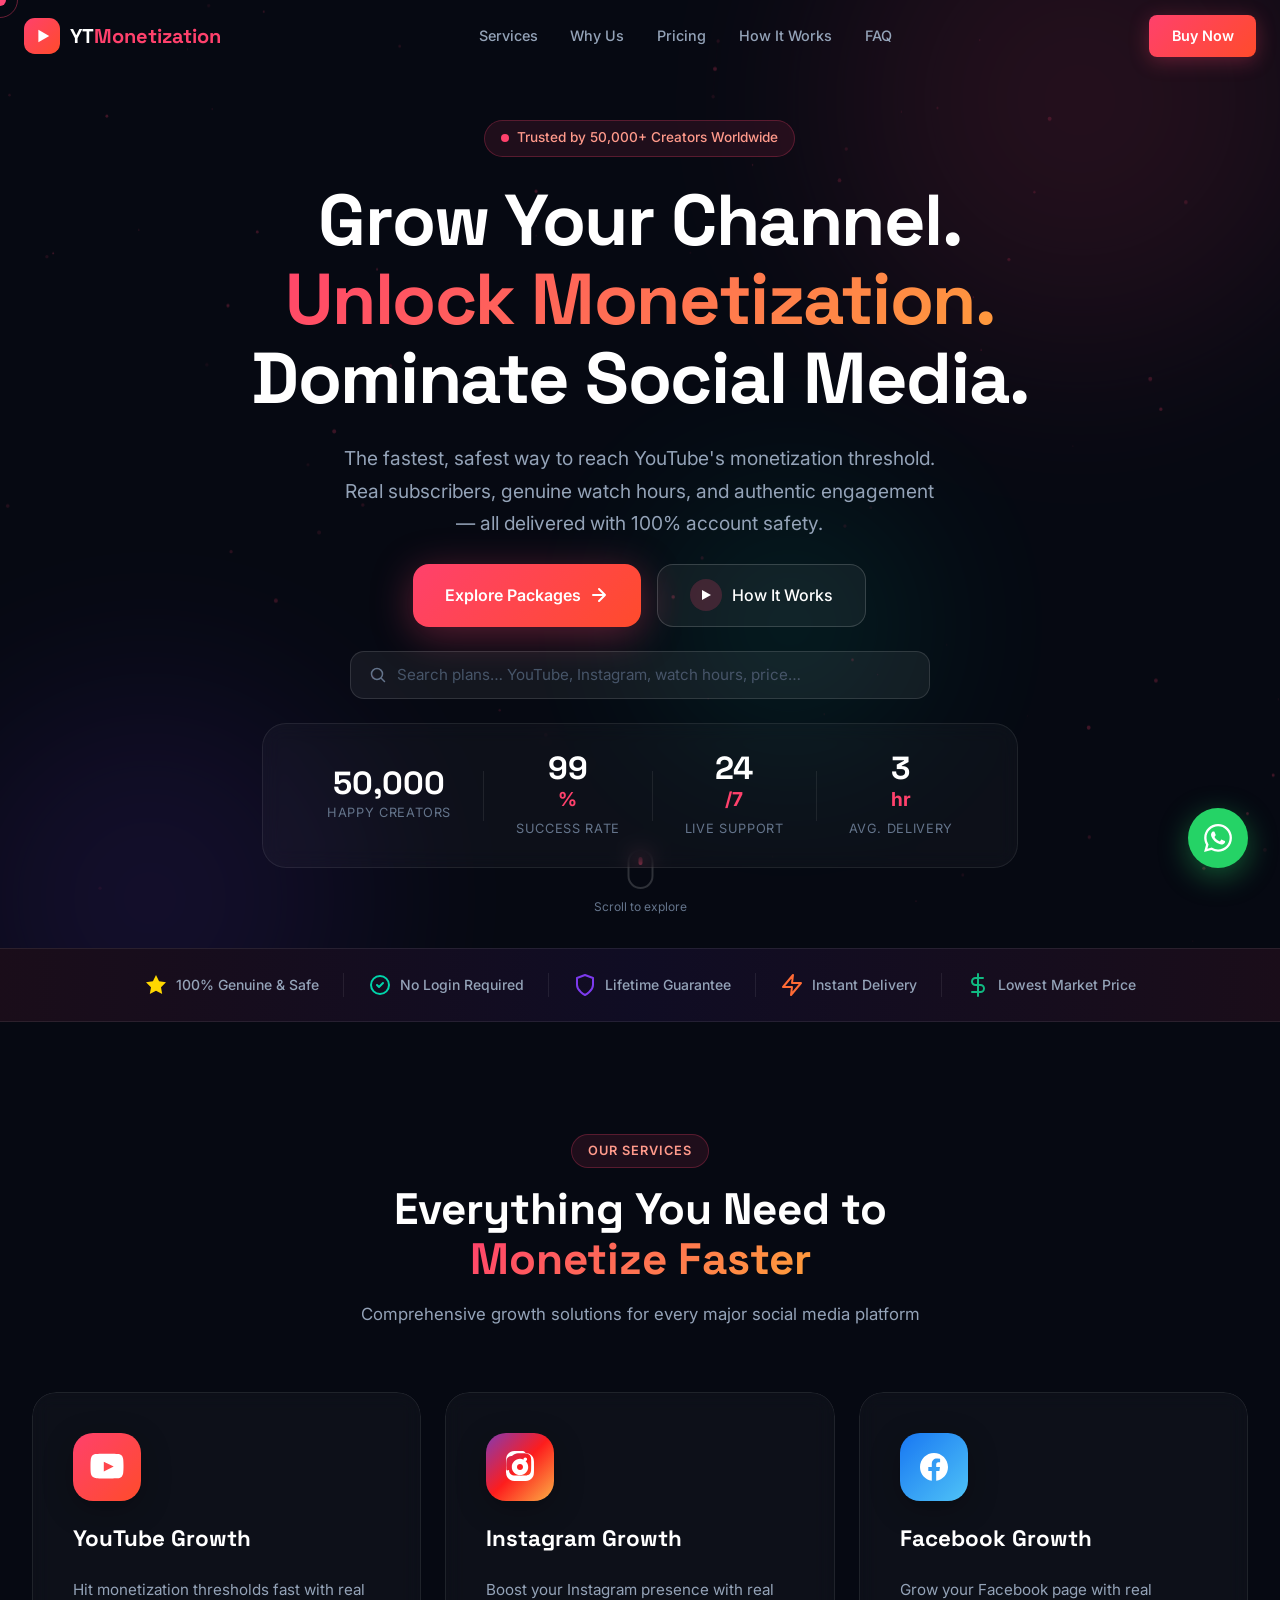
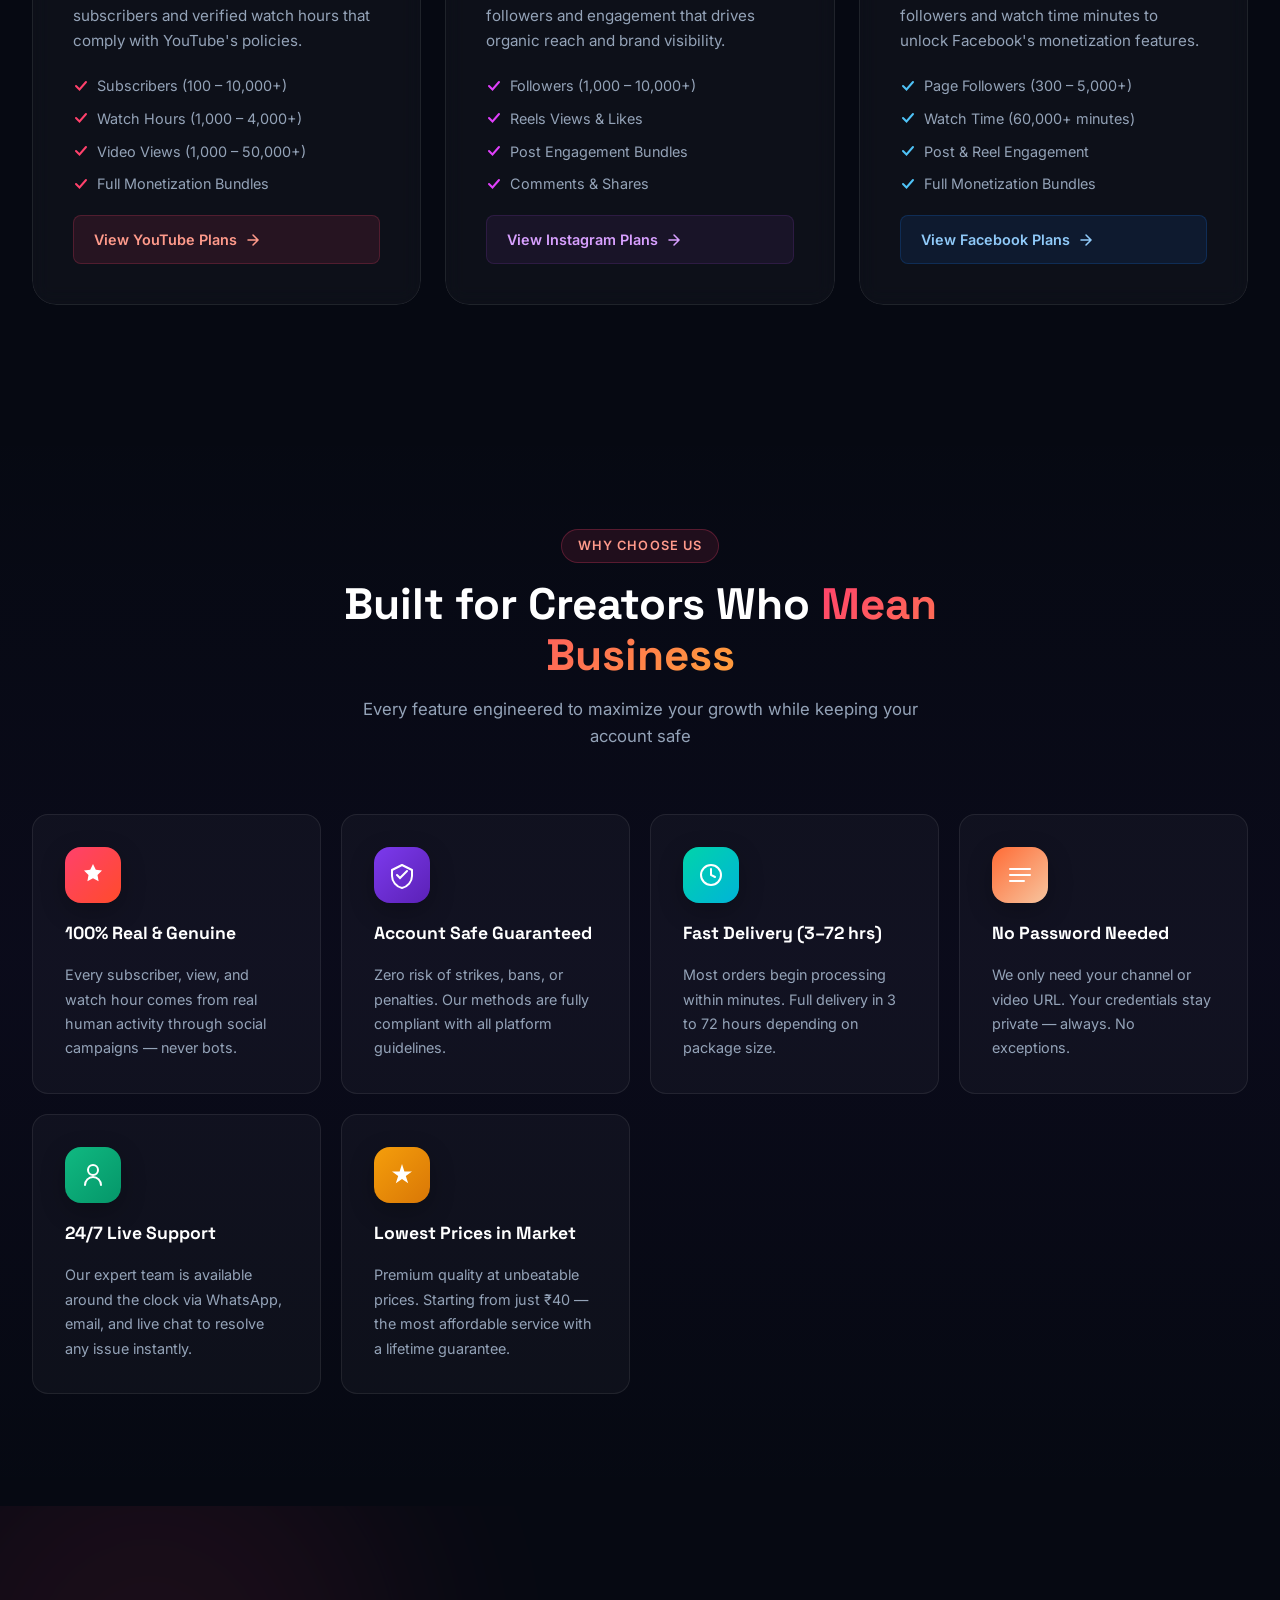
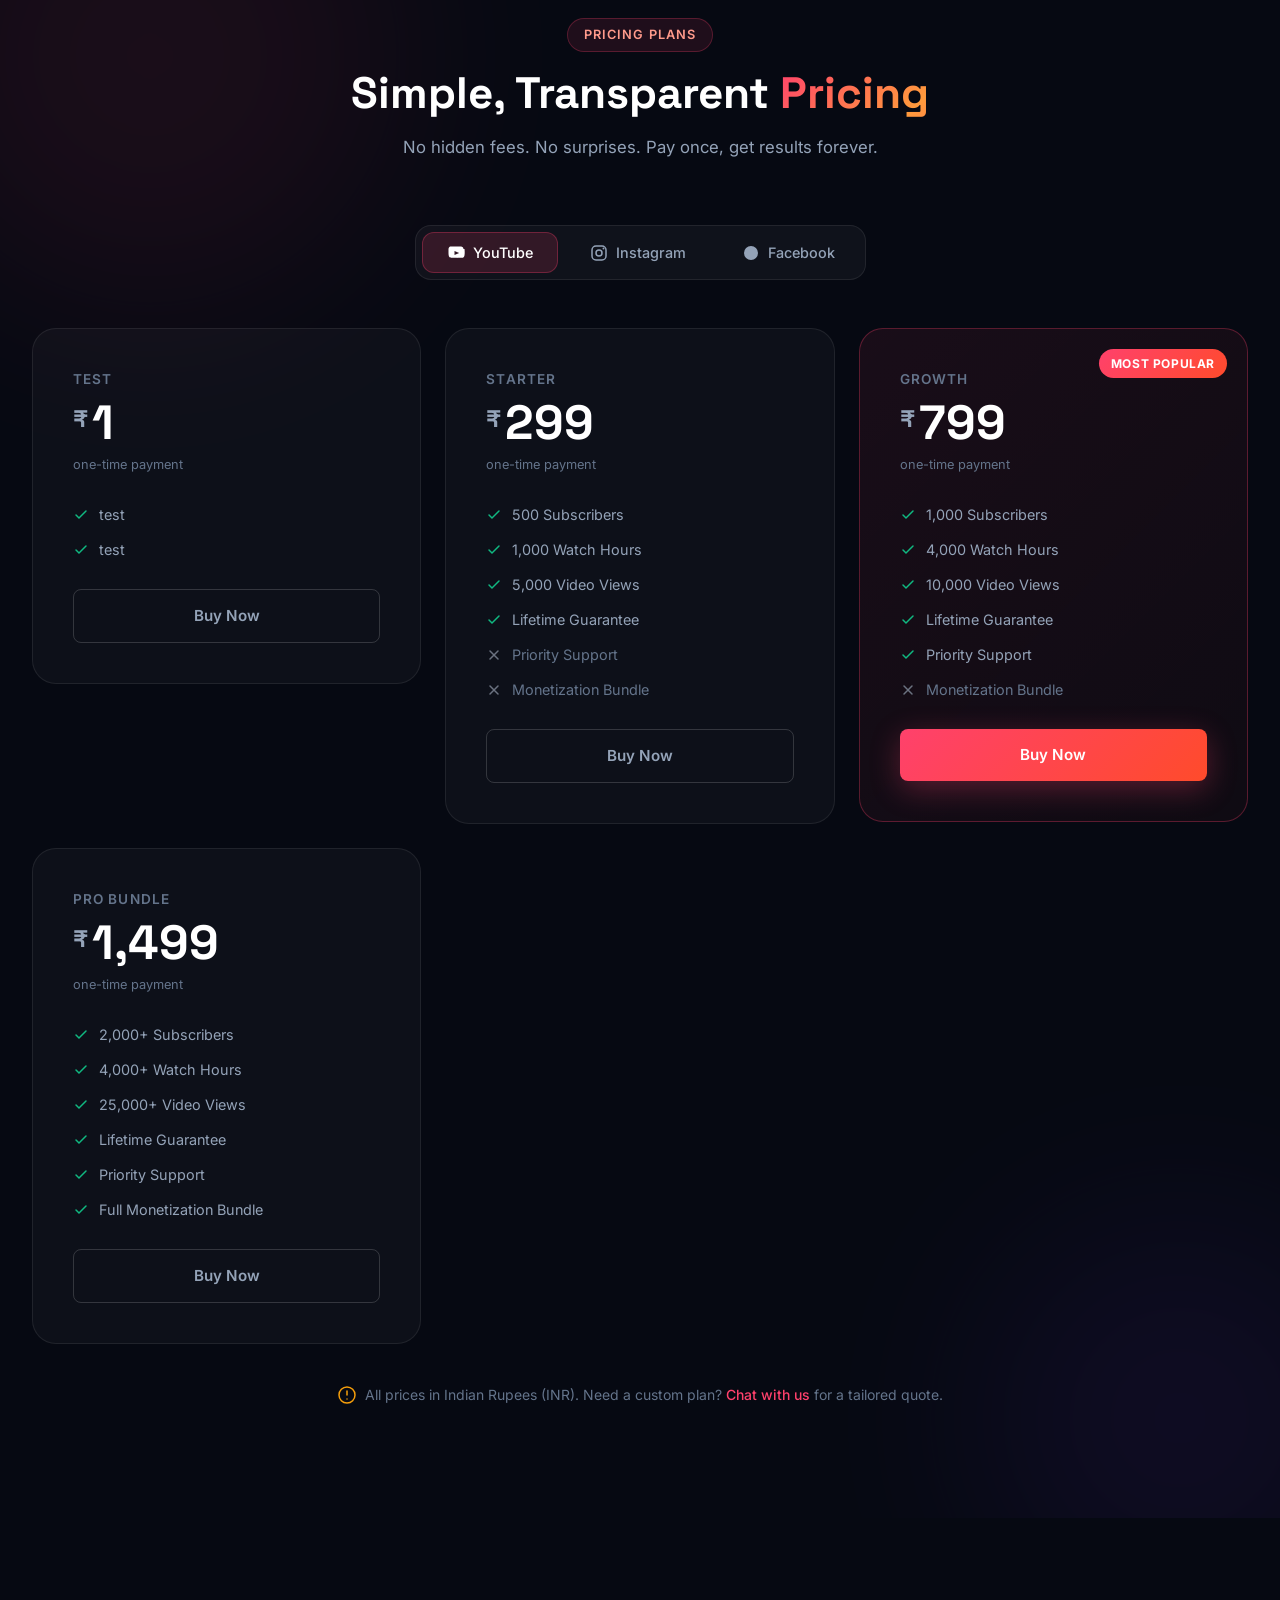
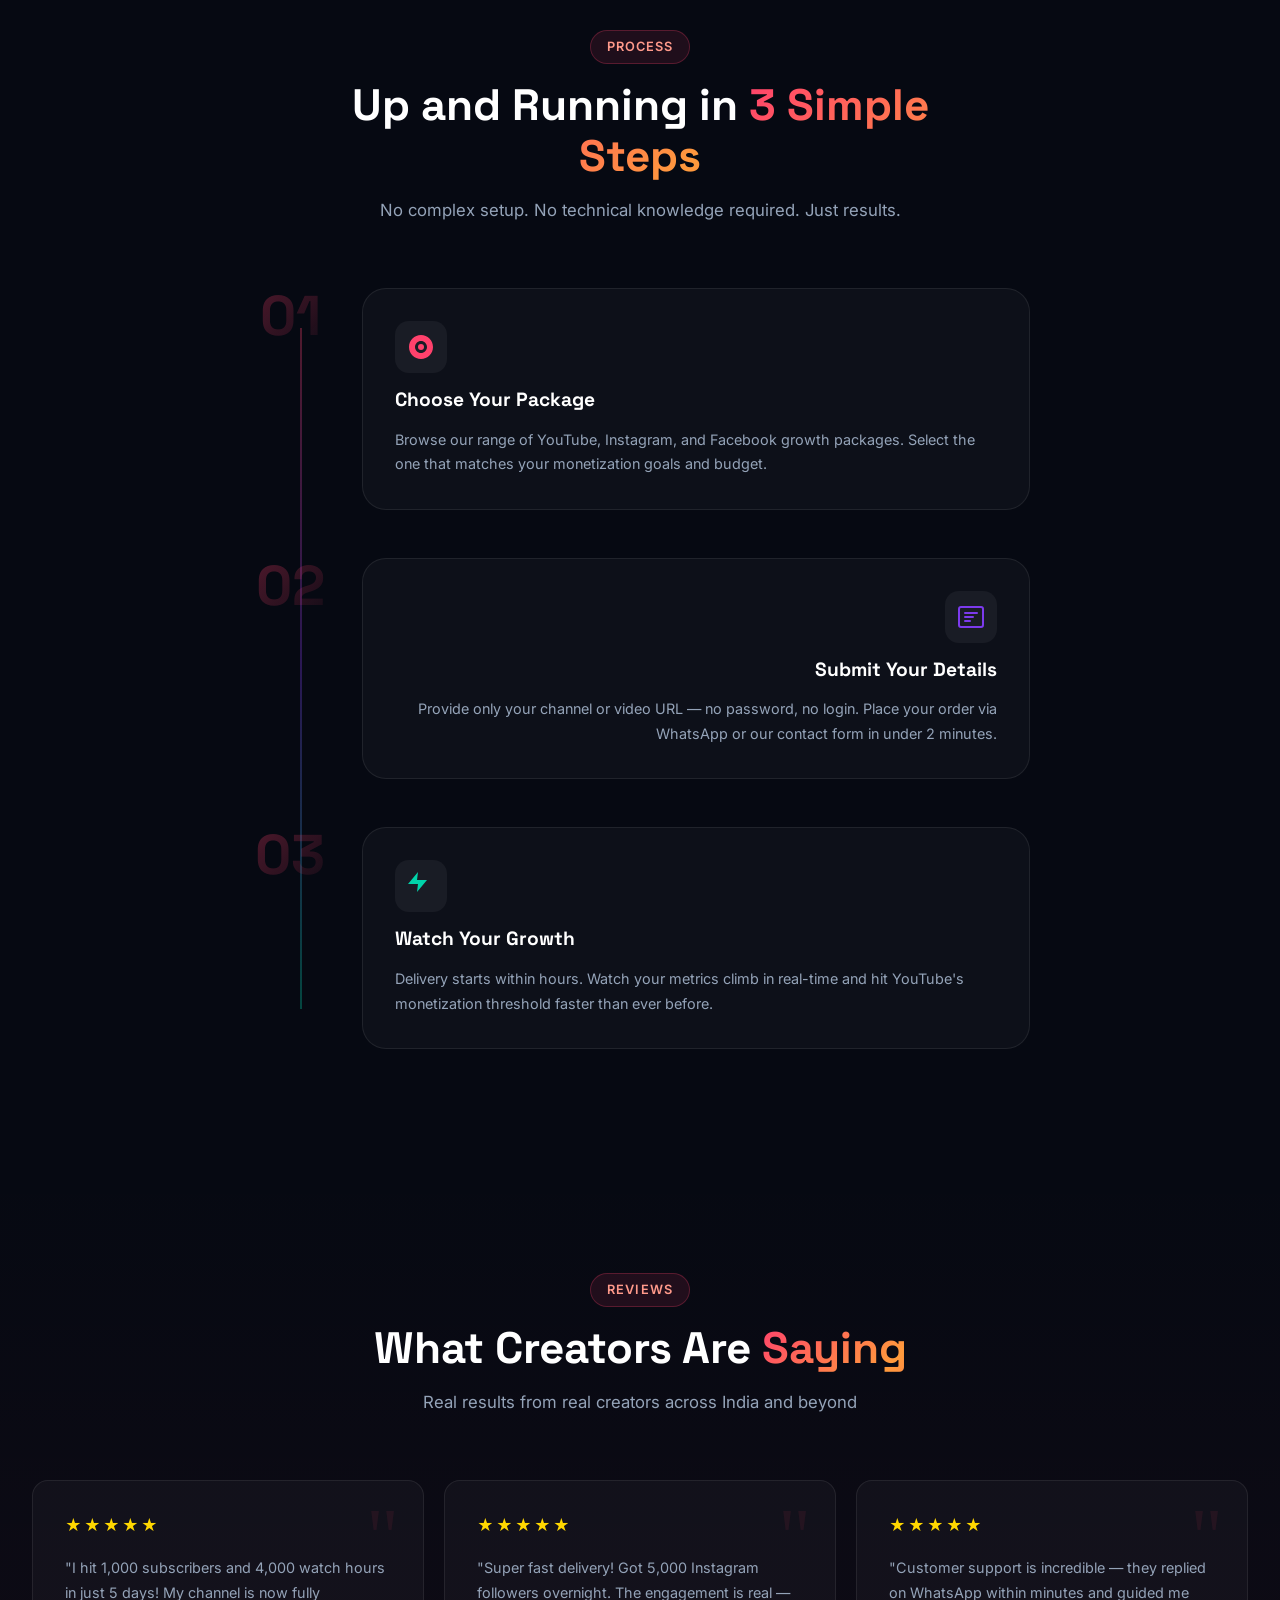
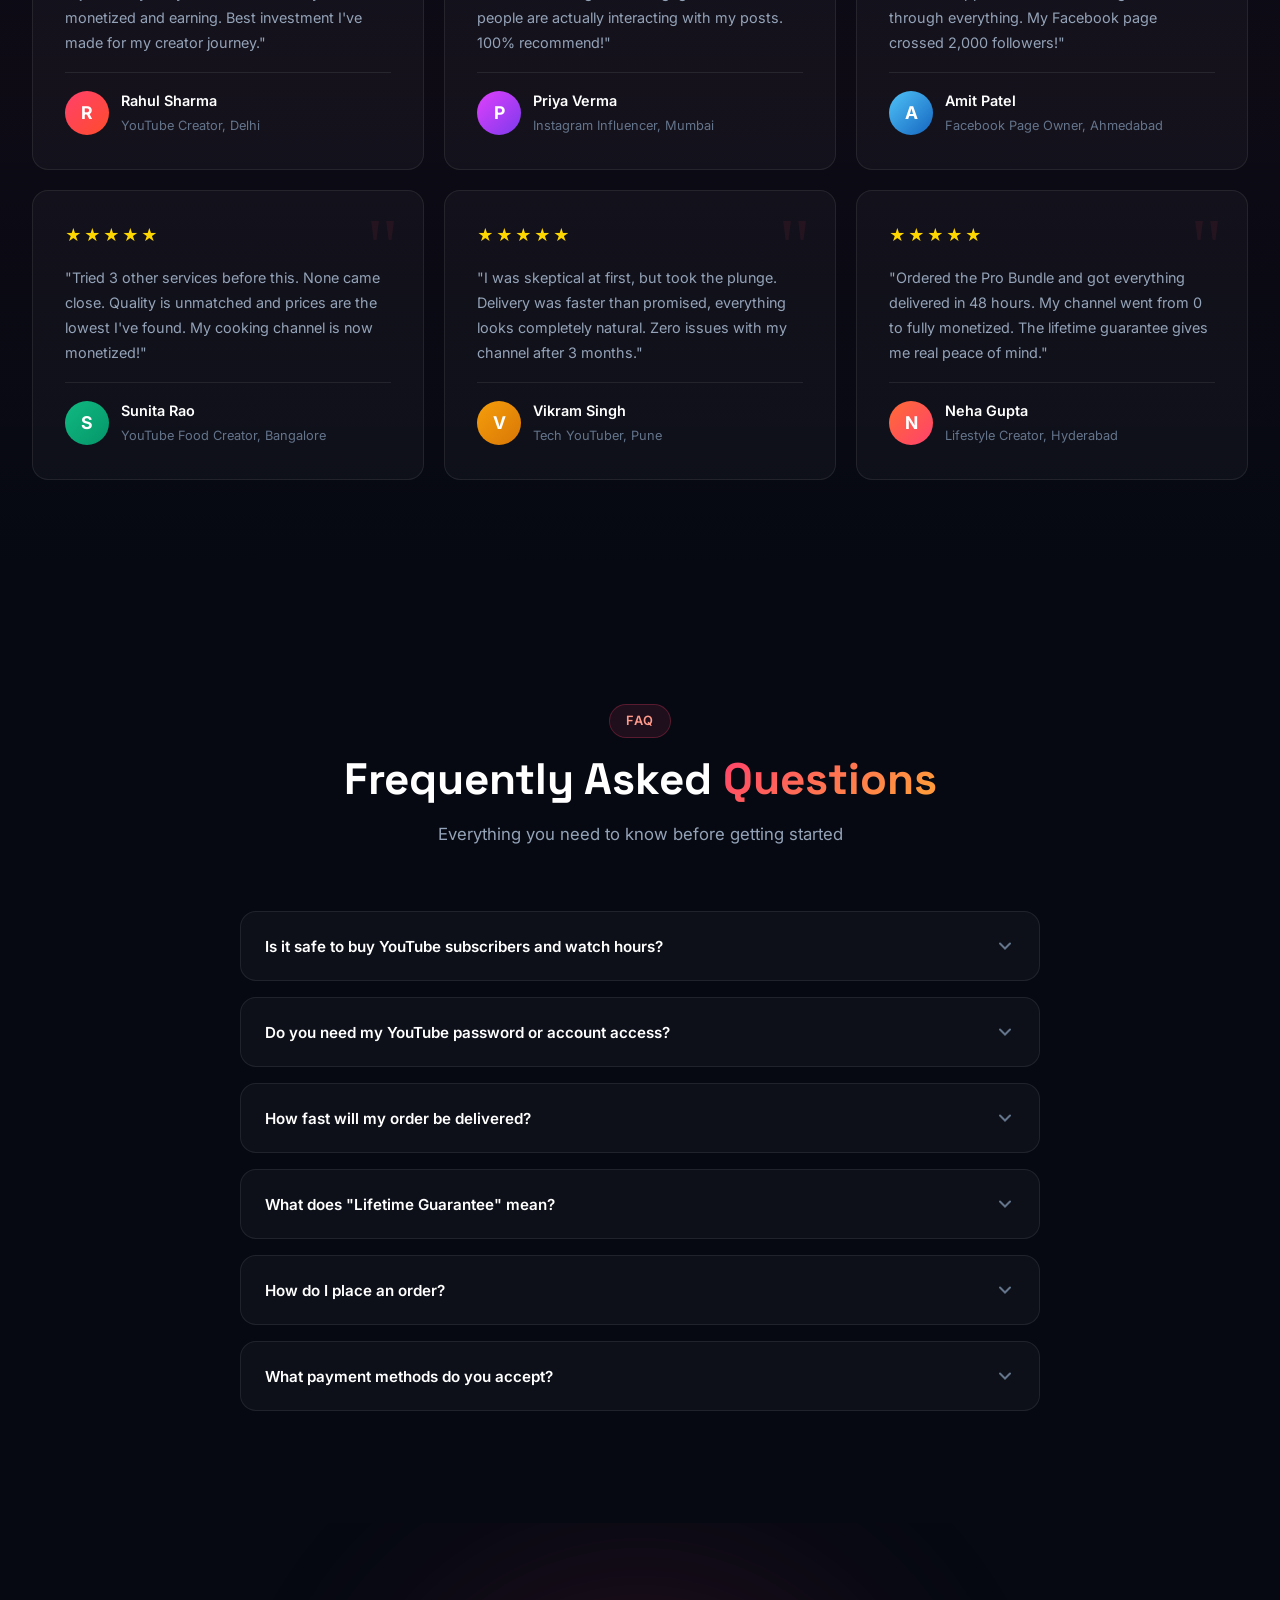
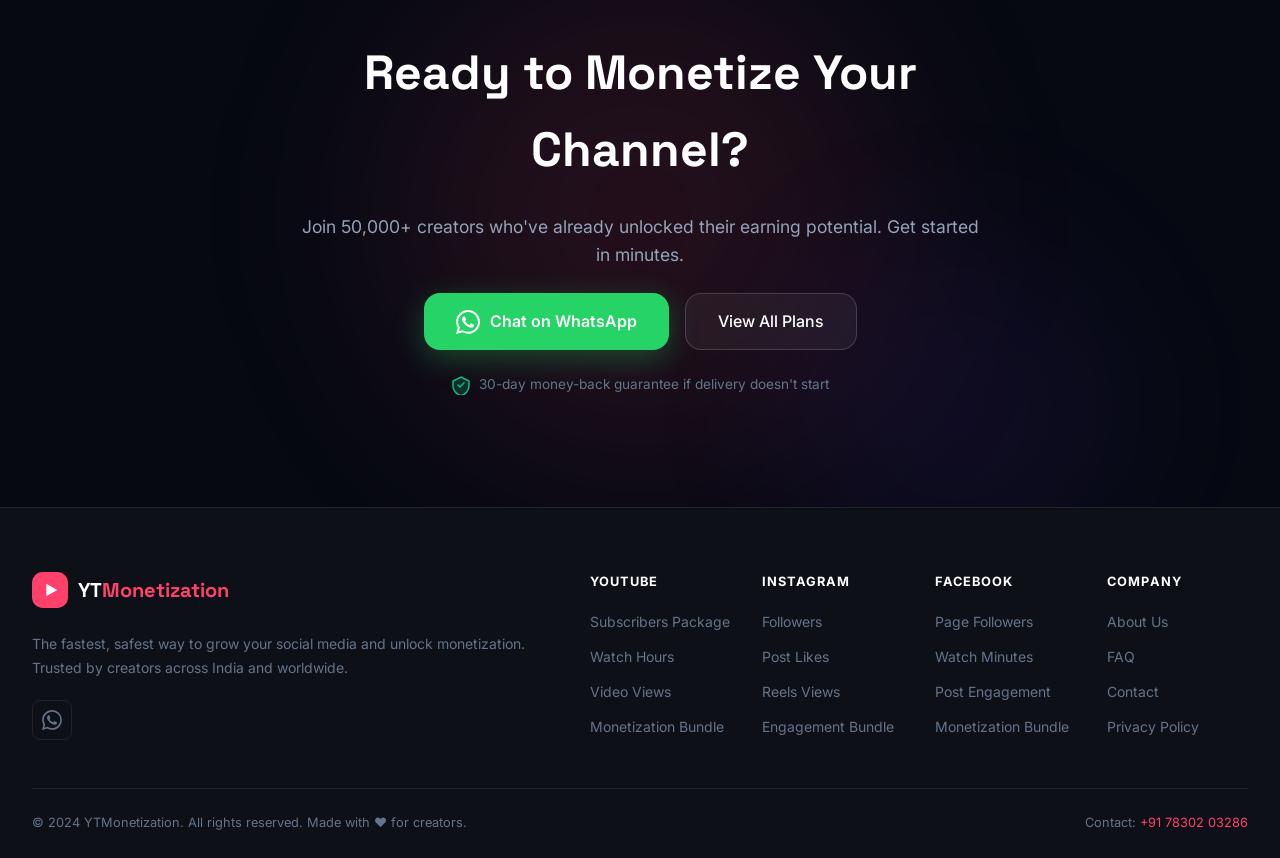
==== commit 14be5822: "move plan search to homepage hero section, remove from checkout" ====
--- a/index.html
+++ b/index.html
@@ -93,6 +93,21 @@
           </span>
           How It Works
         </a>
+      </div>
+
+      <!-- PLAN SEARCH -->
+      <div class="hero-search-wrap" id="heroSearchWrap">
+        <div class="hero-search-box">
+          <svg width="18" height="18" viewBox="0 0 18 18" fill="none" style="color:#64748B;flex-shrink:0">
+            <circle cx="8" cy="8" r="5.5" stroke="currentColor" stroke-width="1.5"/>
+            <path d="M12.5 12.5l3 3" stroke="currentColor" stroke-width="1.5" stroke-linecap="round"/>
+          </svg>
+          <input type="text" id="heroSearchInput" class="hero-search-input" placeholder="Search plans… YouTube, Instagram, watch hours, price…" autocomplete="off" />
+          <button class="hero-search-clear" id="heroSearchClear" type="button">
+            <svg width="13" height="13" viewBox="0 0 13 13" fill="none"><path d="M1 1l11 11M12 1L1 12" stroke="currentColor" stroke-width="1.5" stroke-linecap="round"/></svg>
+          </button>
+        </div>
+        <div class="hero-search-dropdown" id="heroSearchDropdown"></div>
       </div>
 
       <div class="hero-stats">
@@ -960,6 +975,85 @@
     window.addEventListener('storage', e => {
       if (e.key === LS_KEY) renderPricingSection();
     });
+
+    /* ── HERO PLAN SEARCH ── */
+    (() => {
+      const input    = document.getElementById('heroSearchInput');
+      const dropdown = document.getElementById('heroSearchDropdown');
+      const clearBtn = document.getElementById('heroSearchClear');
+      if (!input) return;
+
+      const PLAT_GRAD = {
+        YouTube:   'linear-gradient(135deg,#FF416C,#FF4B2B)',
+        Instagram: 'linear-gradient(135deg,#833ab4,#fd1d1d,#fcb045)',
+        Facebook:  'linear-gradient(135deg,#1877F2,#4FC3F7)'
+      };
+      const PLAT_SVG = {
+        YouTube:   `<svg width="16" height="16" viewBox="0 0 16 16" fill="none"><path d="M14.5 4.5s-.18-1.06-.63-1.52c-.6-.63-1.28-.63-1.59-.67C10.18 2.2 8 2.2 8 2.2s-2.18 0-4.28.11c-.31.04-.99.04-1.59.67-.45.46-.63 1.52-.63 1.52S1.3 5.6 1.3 6.75v1.1c0 1.15.2 2.25.2 2.25s.18 1.06.63 1.52c.6.63 1.39.61 1.74.67 1.27.12 5.13.12 5.13.12s2.18 0 4.28-.12c.31-.04.99-.04 1.59-.67.45-.46.63-1.52.63-1.52s.2-1.1.2-2.25V6.75c0-1.15-.2-2.25-.2-2.25zM6.5 10V6l4.2 2-4.2 2z" fill="white"/></svg>`,
+        Instagram: `<svg width="16" height="16" viewBox="0 0 16 16" fill="none"><rect x="2" y="2" width="12" height="12" rx="3.5" stroke="white" stroke-width="1.3"/><circle cx="8" cy="8" r="2.5" stroke="white" stroke-width="1.3"/><circle cx="11.5" cy="4.5" r=".8" fill="white"/></svg>`,
+        Facebook:  `<svg width="16" height="16" viewBox="0 0 16 16" fill="none"><path d="M14 8a6 6 0 11-12 0 6 6 0 0112 0zM10 5H8.9c-.4 0-.7.3-.7.7V7H10l-.3 1.5H8.2V13H6.7V8.5H5.5V7h1.2V5.7C6.7 4.5 7.5 3.7 8.7 3.7c.6 0 1.3.1 1.3.1V5z" fill="white"/></svg>`
+      };
+
+      function buildDropdown(q) {
+        q = q.trim().toLowerCase();
+        const all = getPlans().filter(p => p.active !== false);
+        const results = !q ? all : all.filter(p =>
+          p.title.toLowerCase().includes(q) ||
+          p.platform.toLowerCase().includes(q) ||
+          (p.service || '').toLowerCase().includes(q) ||
+          String(p.price).includes(q) ||
+          (p.features || []).some(f => f.toLowerCase().includes(q))
+        );
+
+        if (!results.length) {
+          dropdown.innerHTML = `<div class="hsd-no-result">No plans found for "<strong>${q}</strong>"</div>`;
+          dropdown.classList.add('open');
+          return;
+        }
+
+        const groups = {};
+        results.forEach(p => { if (!groups[p.platform]) groups[p.platform] = []; groups[p.platform].push(p); });
+
+        let html = '';
+        Object.entries(groups).forEach(([plat, plans]) => {
+          html += `<div class="hsd-label">${plat}</div>`;
+          plans.forEach(p => {
+            const badge = p.badge ? `<span class="hsd-badge">${p.badge}</span>` : '';
+            html += `<a href="checkout.html?plan=${p.id}" class="hsd-item">
+              <div class="hsd-ico" style="background:${PLAT_GRAD[plat]}">${PLAT_SVG[plat]}</div>
+              <div class="hsd-info">
+                <div class="hsd-name">${p.title}${badge}</div>
+                <div class="hsd-meta">${p.service || ''}</div>
+              </div>
+              <div class="hsd-price">₹${parseInt(p.price).toLocaleString('en-IN')}</div>
+            </a>`;
+          });
+        });
+
+        dropdown.innerHTML = html;
+        dropdown.classList.add('open');
+      }
+
+      input.addEventListener('input', () => {
+        clearBtn.classList.toggle('visible', input.value.length > 0);
+        buildDropdown(input.value);
+      });
+      input.addEventListener('focus', () => buildDropdown(input.value));
+      clearBtn.addEventListener('click', () => {
+        input.value = '';
+        clearBtn.classList.remove('visible');
+        dropdown.classList.remove('open');
+        input.focus();
+      });
+      document.addEventListener('click', e => {
+        if (!e.target.closest('.hero-search-wrap')) dropdown.classList.remove('open');
+      });
+      input.addEventListener('keydown', e => {
+        const items = dropdown.querySelectorAll('.hsd-item');
+        if (e.key === 'ArrowDown') { e.preventDefault(); items[0]?.focus(); }
+        if (e.key === 'Escape') { dropdown.classList.remove('open'); input.blur(); }
+      });
+    })();
   })();
   </script>
   <script src="script.js"></script>
--- a/styles.css
+++ b/styles.css
@@ -393,6 +393,77 @@
   50% { transform: translateY(10px); opacity: 0.3; }
 }
 
+/* ── HERO SEARCH ── */
+.hero-search-wrap {
+  position: relative;
+  width: 100%; max-width: 580px;
+  animation: fadeInUp 0.8s ease 0.35s both;
+}
+.hero-search-box {
+  display: flex; align-items: center; gap: 10px;
+  background: rgba(255,255,255,0.06);
+  border: 1px solid rgba(255,255,255,0.12);
+  border-radius: 14px;
+  padding: 0 1.1rem;
+  backdrop-filter: blur(12px);
+  -webkit-backdrop-filter: blur(12px);
+  transition: border-color 0.25s, box-shadow 0.25s;
+}
+.hero-search-box:focus-within {
+  border-color: rgba(255,65,108,0.5);
+  box-shadow: 0 0 0 4px rgba(255,65,108,0.1), 0 8px 40px rgba(0,0,0,0.3);
+}
+.hero-search-input {
+  flex: 1; background: none; border: none; outline: none;
+  color: #F1F5F9;
+  font-family: 'Inter', sans-serif;
+  font-size: 0.95rem;
+  padding: 0.85rem 0;
+}
+.hero-search-input::placeholder { color: #475569; }
+.hero-search-clear {
+  background: none; border: none; cursor: pointer;
+  color: #475569; padding: 4px; border-radius: 50%;
+  display: none; align-items: center; justify-content: center;
+  transition: color 0.2s, background 0.2s;
+  flex-shrink: 0;
+}
+.hero-search-clear:hover { color: #fff; background: rgba(255,255,255,0.1); }
+.hero-search-clear.visible { display: flex; }
+.hero-search-dropdown {
+  position: absolute; top: calc(100% + 10px); left: 0; right: 0;
+  background: #0D1117;
+  border: 1px solid rgba(255,255,255,0.1);
+  border-radius: 16px;
+  overflow: hidden;
+  box-shadow: 0 24px 60px rgba(0,0,0,0.7);
+  display: none; z-index: 200;
+  max-height: 380px; overflow-y: auto;
+}
+.hero-search-dropdown.open { display: block; }
+.hero-search-dropdown::-webkit-scrollbar { width: 4px; }
+.hero-search-dropdown::-webkit-scrollbar-thumb { background: rgba(255,255,255,0.1); border-radius: 2px; }
+.hsd-label {
+  padding: 0.65rem 1rem 0.3rem;
+  font-size: 0.68rem; font-weight: 700;
+  text-transform: uppercase; letter-spacing: 0.1em; color: #475569;
+}
+.hsd-item {
+  display: flex; align-items: center; gap: 12px;
+  padding: 0.75rem 1rem; text-decoration: none;
+  transition: background 0.15s;
+  border-bottom: 1px solid rgba(255,255,255,0.04);
+}
+.hsd-item:last-child { border-bottom: none; }
+.hsd-item:hover { background: rgba(255,255,255,0.05); }
+.hsd-ico { width: 36px; height: 36px; border-radius: 10px; display: flex; align-items: center; justify-content: center; flex-shrink: 0; }
+.hsd-info { display: flex; flex-direction: column; flex: 1; min-width: 0; }
+.hsd-name { font-size: 0.88rem; font-weight: 600; color: #F1F5F9; white-space: nowrap; overflow: hidden; text-overflow: ellipsis; }
+.hsd-meta { font-size: 0.73rem; color: #64748B; margin-top: 2px; white-space: nowrap; overflow: hidden; text-overflow: ellipsis; }
+.hsd-price { font-size: 0.9rem; font-weight: 700; color: #FF416C; flex-shrink: 0; }
+.hsd-badge { font-size: 0.65rem; font-weight: 700; background: linear-gradient(135deg,#FF416C,#FF4B2B); color: #fff; padding: 0.15rem 0.5rem; border-radius: 20px; margin-left: 6px; text-transform: uppercase; letter-spacing: 0.04em; flex-shrink: 0; }
+.hsd-no-result { padding: 1.75rem 1rem; text-align: center; color: #475569; font-size: 0.875rem; }
+
 /* ═══════════════════════════════════════════════════════════
    TRUST STRIP
 ═══════════════════════════════════════════════════════════ */
@@ -1173,65 +1244,261 @@
 [data-aos-delay="500"].aos-animate { transition-delay: 500ms; }
 
 /* ═══════════════════════════════════════════════════════════
-   RESPONSIVE
-═══════════════════════════════════════════════════════════ */
+   RESPONSIVE — Production Grade (All Devices)
+   Breakpoints:
+     1280px — Large laptop / small desktop
+     1024px — Tablet landscape / small laptop
+      768px — Tablet portrait
+      640px — Large phone / phablet
+      480px — Standard phone (iPhone SE, mid Android)
+      375px — Small phone (iPhone mini, compact Android)
+═══════════════════════════════════════════════════════════ */
+
+/* ── 1280px: Large laptop ─────────────────────────────── */
+@media (max-width: 1280px) {
+  .section-container { padding: 0 2rem; }
+  .footer-container  { padding: 0 2rem; }
+  .services-grid { grid-template-columns: repeat(auto-fit, minmax(280px, 1fr)); }
+}
+
+/* ── 1024px: Tablet landscape / small laptop ──────────── */
 @media (max-width: 1024px) {
-  .footer-links { grid-template-columns: repeat(2, 1fr); }
-  .footer-top { grid-template-columns: 1fr; gap: 2rem; }
-}
-
+  /* Sections */
+  .services { padding: 5rem 0; }
+  .features { padding: 5rem 0; }
+  .pricing  { padding: 5rem 0; }
+  .how-it-works { padding: 5rem 0; }
+  .testimonials { padding: 5rem 0; }
+  .faq { padding: 5rem 0; }
+  .cta-section { padding: 5rem 0; }
+
+  /* Footer */
+  .footer-top { grid-template-columns: 1fr; gap: 2.5rem; padding: 3rem 0 2rem; }
+  .footer-links { grid-template-columns: repeat(2, 1fr); gap: 1.5rem; }
+
+  /* Services */
+  .services-grid { grid-template-columns: repeat(auto-fit, minmax(260px, 1fr)); }
+
+  /* Pricing */
+  .pricing-grid { grid-template-columns: repeat(auto-fit, minmax(260px, 1fr)); }
+}
+
+/* ── 768px: Tablet portrait ───────────────────────────── */
 @media (max-width: 768px) {
+  /* ── Navbar ── */
   .nav-links { display: none; }
   .nav-links.open {
     display: flex; flex-direction: column;
     position: fixed; inset: 0; top: 72px;
     background: rgba(6,9,18,0.98);
-    backdrop-filter: blur(20px);
-    padding: 2rem;
+    backdrop-filter: blur(24px);
+    -webkit-backdrop-filter: blur(24px);
+    padding: 3rem 2rem;
     align-items: center; justify-content: center;
-    gap: 1rem; z-index: 999;
+    gap: 1.25rem; z-index: 999;
+    animation: fadeIn 0.2s ease;
   }
-  .nav-links.open .nav-link { font-size: 1.5rem; }
+  .nav-links.open .nav-link {
+    font-size: 1.4rem;
+    padding: 0.75rem 2rem;
+  }
   .hamburger { display: flex; }
   .hamburger.open span:nth-child(1) { transform: rotate(45deg) translate(5px, 5px); }
-  .hamburger.open span:nth-child(2) { opacity: 0; }
+  .hamburger.open span:nth-child(2) { opacity: 0; transform: scaleX(0); }
   .hamburger.open span:nth-child(3) { transform: rotate(-45deg) translate(5px, -5px); }
 
-  .hero-stats { gap: 0; }
-  .stat-item { padding: 0.5rem 1rem; }
-  .stat-number { font-size: 1.5rem; }
-
-  .pricing-tabs { flex-wrap: wrap; }
-  .pricing-tab { padding: 0.5rem 1rem; font-size: 0.85rem; }
-
-  .step, .step-right { flex-direction: column; }
+  /* ── Hero ── */
+  .hero { padding: 100px 1.25rem 70px; }
+  .hero-stats { gap: 0; padding: 1rem 1.25rem; }
+  .stat-item { padding: 0.5rem 1.25rem; }
+  .stat-number { font-size: 1.6rem; }
+  .hero-scroll { display: none; }
+
+  /* ── Trust strip ── */
+  .trust-container { justify-content: flex-start; overflow-x: auto; flex-wrap: nowrap; padding: 0 1rem; }
+  .trust-divider { display: none; }
+
+  /* ── Sections ── */
+  .section-container { padding: 0 1.25rem; }
+  .section-header { margin-bottom: 2.5rem; }
+  .services { padding: 4.5rem 0; }
+  .features { padding: 4.5rem 0; }
+  .pricing  { padding: 4.5rem 0; }
+  .how-it-works { padding: 4.5rem 0; }
+  .testimonials { padding: 4.5rem 0; }
+  .faq { padding: 4.5rem 0; }
+  .cta-section { padding: 4.5rem 0; }
+
+  /* ── Services ── */
+  .services-grid { grid-template-columns: 1fr; gap: 1.25rem; }
+  .service-card-inner { padding: 2rem; }
+
+  /* ── Features ── */
+  .features-grid { grid-template-columns: repeat(2, 1fr); gap: 1rem; }
+  .feature-card { padding: 1.5rem; }
+
+  /* ── Pricing tabs ── */
+  .pricing-tabs { flex-wrap: wrap; justify-content: center; gap: 0.375rem; }
+  .pricing-tab { padding: 0.5rem 1rem; font-size: 0.82rem; }
+
+  /* ── Pricing cards — disable featured scale ── */
+  .price-card-featured { transform: none; }
+  .price-card-featured:hover { transform: translateY(-4px); }
+
+  /* ── How it works ── */
+  .steps-container { gap: 1.5rem; }
+  .step, .step-right { flex-direction: column; gap: 1rem; }
   .step-right { text-align: left; }
   .step-right .step-content { align-items: flex-start; }
   .step-connector { display: none; }
   .step-number { font-size: 2rem; width: auto; }
-
+  .step-content { padding: 1.5rem; }
+
+  /* ── Testimonials ── */
+  .testimonials-grid { grid-template-columns: repeat(2, 1fr); gap: 1rem; }
+  .testimonial-card { padding: 1.5rem; }
+
+  /* ── FAQ ── */
+  .faq-question { padding: 1.25rem; font-size: 0.9rem; }
+  .faq-answer p { padding: 0 1.25rem 1.25rem; }
+
+  /* ── CTA ── */
+  .cta-content h2 { font-size: clamp(1.6rem, 4vw, 2.5rem); }
+  .cta-content p { font-size: 0.95rem; }
+
+  /* ── Footer ── */
+  .footer-container { padding: 0 1.25rem; }
+  .footer-top { padding: 2.5rem 0 2rem; gap: 2rem; }
+  .footer-bottom { flex-direction: column; text-align: center; gap: 0.75rem; }
+  .footer-links { grid-template-columns: repeat(2, 1fr); gap: 1.25rem; }
+
+  /* ── WhatsApp float ── */
+  .whatsapp-float { bottom: 1.25rem; right: 1.25rem; width: 52px; height: 52px; }
+}
+
+/* ── 640px: Large phone / phablet ──────────────────────── */
+@media (max-width: 640px) {
+  /* ── Hero ── */
+  .hero { padding: 90px 1rem 60px; }
+  .hero-actions { flex-direction: column; width: 100%; }
+  .btn-hero-primary, .btn-hero-secondary { justify-content: center; width: 100%; }
+  .hero-stats {
+    flex-direction: row; flex-wrap: wrap;
+    justify-content: center;
+    padding: 1rem;
+    gap: 0;
+  }
+  .stat-item { padding: 0.5rem 1rem; min-width: 33%; }
+  .stat-divider:last-of-type { display: none; }
+
+  /* ── Features ── */
+  .features-grid { grid-template-columns: 1fr; }
+
+  /* ── Testimonials ── */
+  .testimonials-grid { grid-template-columns: 1fr; }
+
+  /* ── CTA ── */
+  .cta-actions { flex-direction: column; width: 100%; }
+  .btn-cta-whatsapp, .btn-cta-secondary { justify-content: center; width: 100%; }
+
+  /* ── Footer ── */
   .footer-links { grid-template-columns: repeat(2, 1fr); }
-  .footer-bottom { flex-direction: column; text-align: center; }
-
-  .trust-container { justify-content: flex-start; overflow-x: auto; flex-wrap: nowrap; }
-  .trust-divider { display: none; }
-
-  .price-card-featured { transform: none; }
-  .price-card-featured:hover { transform: translateY(-4px); }
-}
-
+}
+
+/* ── 480px: Standard phone ────────────────────────────── */
 @media (max-width: 480px) {
-  .hero-actions { flex-direction: column; width: 100%; }
-  .btn-hero-primary, .btn-hero-secondary { justify-content: center; }
-  .hero-stats { flex-direction: column; }
-  .stat-divider { width: 80%; height: 1px; }
-  .services-grid { grid-template-columns: 1fr; }
-  .features-grid { grid-template-columns: 1fr; }
-  .pricing-grid { grid-template-columns: 1fr; }
-  .testimonials-grid { grid-template-columns: 1fr; }
-  .footer-links { grid-template-columns: 1fr 1fr; }
-  .cta-actions { flex-direction: column; width: 100%; }
-  .btn-cta-whatsapp, .btn-cta-secondary { justify-content: center; }
+  /* ── Root font scale ── */
+  html { font-size: 15px; }
+
+  /* ── Navbar ── */
+  .navbar { padding: 0 1rem; }
+  .nav-container { height: 64px; }
+  .nav-logo { font-size: 1.1rem; }
+  .logo-icon { width: 30px; height: 30px; }
+  .btn-primary { padding: 0.5rem 1rem; font-size: 0.82rem; }
+
+  /* ── Hero ── */
+  .hero { padding: 85px 1rem 50px; }
+  .hero-badge { font-size: 0.78rem; padding: 0.35rem 0.85rem; }
+  .hero-stats { flex-direction: column; width: 100%; }
+  .stat-item { width: 100%; flex-direction: row; justify-content: space-between; padding: 0.75rem 0; border-bottom: 1px solid var(--border); }
+  .stat-item:last-child { border-bottom: none; }
+  .stat-divider { display: none; }
+
+  /* ── Trust ── */
+  .trust-item { font-size: 0.8rem; padding: 0.4rem 1rem; }
+
+  /* ── Sections ── */
+  .section-container { padding: 0 1rem; }
+  .services { padding: 3.5rem 0; }
+  .features { padding: 3.5rem 0; }
+  .pricing  { padding: 3.5rem 0; }
+  .how-it-works { padding: 3.5rem 0; }
+  .testimonials { padding: 3.5rem 0; }
+  .faq { padding: 3.5rem 0; }
+  .cta-section { padding: 3.5rem 0; }
+  .section-header { margin-bottom: 2rem; gap: 0.75rem; }
+
+  /* ── Service cards ── */
+  .service-card-inner { padding: 1.5rem; }
+  .service-icon-wrap { width: 56px; height: 56px; border-radius: 16px; }
+  .service-card-inner h3 { font-size: 1.2rem; }
+
+  /* ── Feature cards ── */
+  .feature-card { padding: 1.25rem; gap: 0.75rem; }
+  .feature-icon { width: 48px; height: 48px; border-radius: 14px; }
+
+  /* ── Pricing ── */
+  .pricing-tabs { width: 100%; }
+  .pricing-tab { flex: 1; justify-content: center; padding: 0.5rem 0.5rem; font-size: 0.78rem; gap: 5px; }
+  .pricing-tab svg { width: 15px; height: 15px; }
+  .price-card { padding: 1.75rem; gap: 1.25rem; }
+  .price-amount { font-size: 2.5rem; }
+
+  /* ── Steps ── */
+  .step-content { padding: 1.25rem; gap: 0.6rem; }
+  .step-icon { width: 44px; height: 44px; border-radius: 12px; }
+  .step-content h4 { font-size: 1.05rem; }
+
+  /* ── Testimonials ── */
+  .testimonial-card { padding: 1.25rem; }
+  .author-avatar { width: 38px; height: 38px; font-size: 0.95rem; }
+
+  /* ── FAQ ── */
+  .faq-question { padding: 1rem; font-size: 0.875rem; }
+  .faq-answer p { padding: 0 1rem 1rem; font-size: 0.875rem; }
+
+  /* ── CTA ── */
+  .cta-content h2 { font-size: 1.6rem; }
+  .btn-cta-whatsapp, .btn-cta-secondary { padding: 0.85rem 1.5rem; font-size: 0.95rem; }
+
+  /* ── Footer ── */
+  .footer-container { padding: 0 1rem; }
+  .footer-top { padding: 2rem 0 1.5rem; }
+  .footer-links { grid-template-columns: 1fr 1fr; gap: 1rem; }
+  .footer-col h5 { font-size: 0.75rem; margin-bottom: 0.75rem; }
+  .footer-col a { font-size: 0.82rem; }
+  .footer-bottom { font-size: 0.75rem; padding: 1.25rem 0; }
+
+  /* ── WhatsApp ── */
+  .whatsapp-float { bottom: 1rem; right: 1rem; width: 48px; height: 48px; }
+  .whatsapp-tooltip { display: none; }
+}
+
+/* ── 375px: Small phone ───────────────────────────────── */
+@media (max-width: 375px) {
+  html { font-size: 14px; }
+
+  .hero { padding: 80px 0.875rem 45px; }
+  .hero-title { letter-spacing: -0.01em; }
+  .section-container { padding: 0 0.875rem; }
+  .footer-container { padding: 0 0.875rem; }
+  .footer-links { grid-template-columns: 1fr; }
+  .pricing-tab span { display: none; } /* hide tab text, show icon only */
+  .pricing-tab { padding: 0.5rem 0.75rem; }
+  .price-card { padding: 1.5rem; }
+  .service-card-inner { padding: 1.25rem; }
+  .btn-hero-primary, .btn-hero-secondary { padding: 0.85rem 1.5rem; font-size: 0.9rem; }
 }
 
 /* ═══════════════ MOBILE PRICING CAROUSEL (iPhone + Android) ═══════════════ */
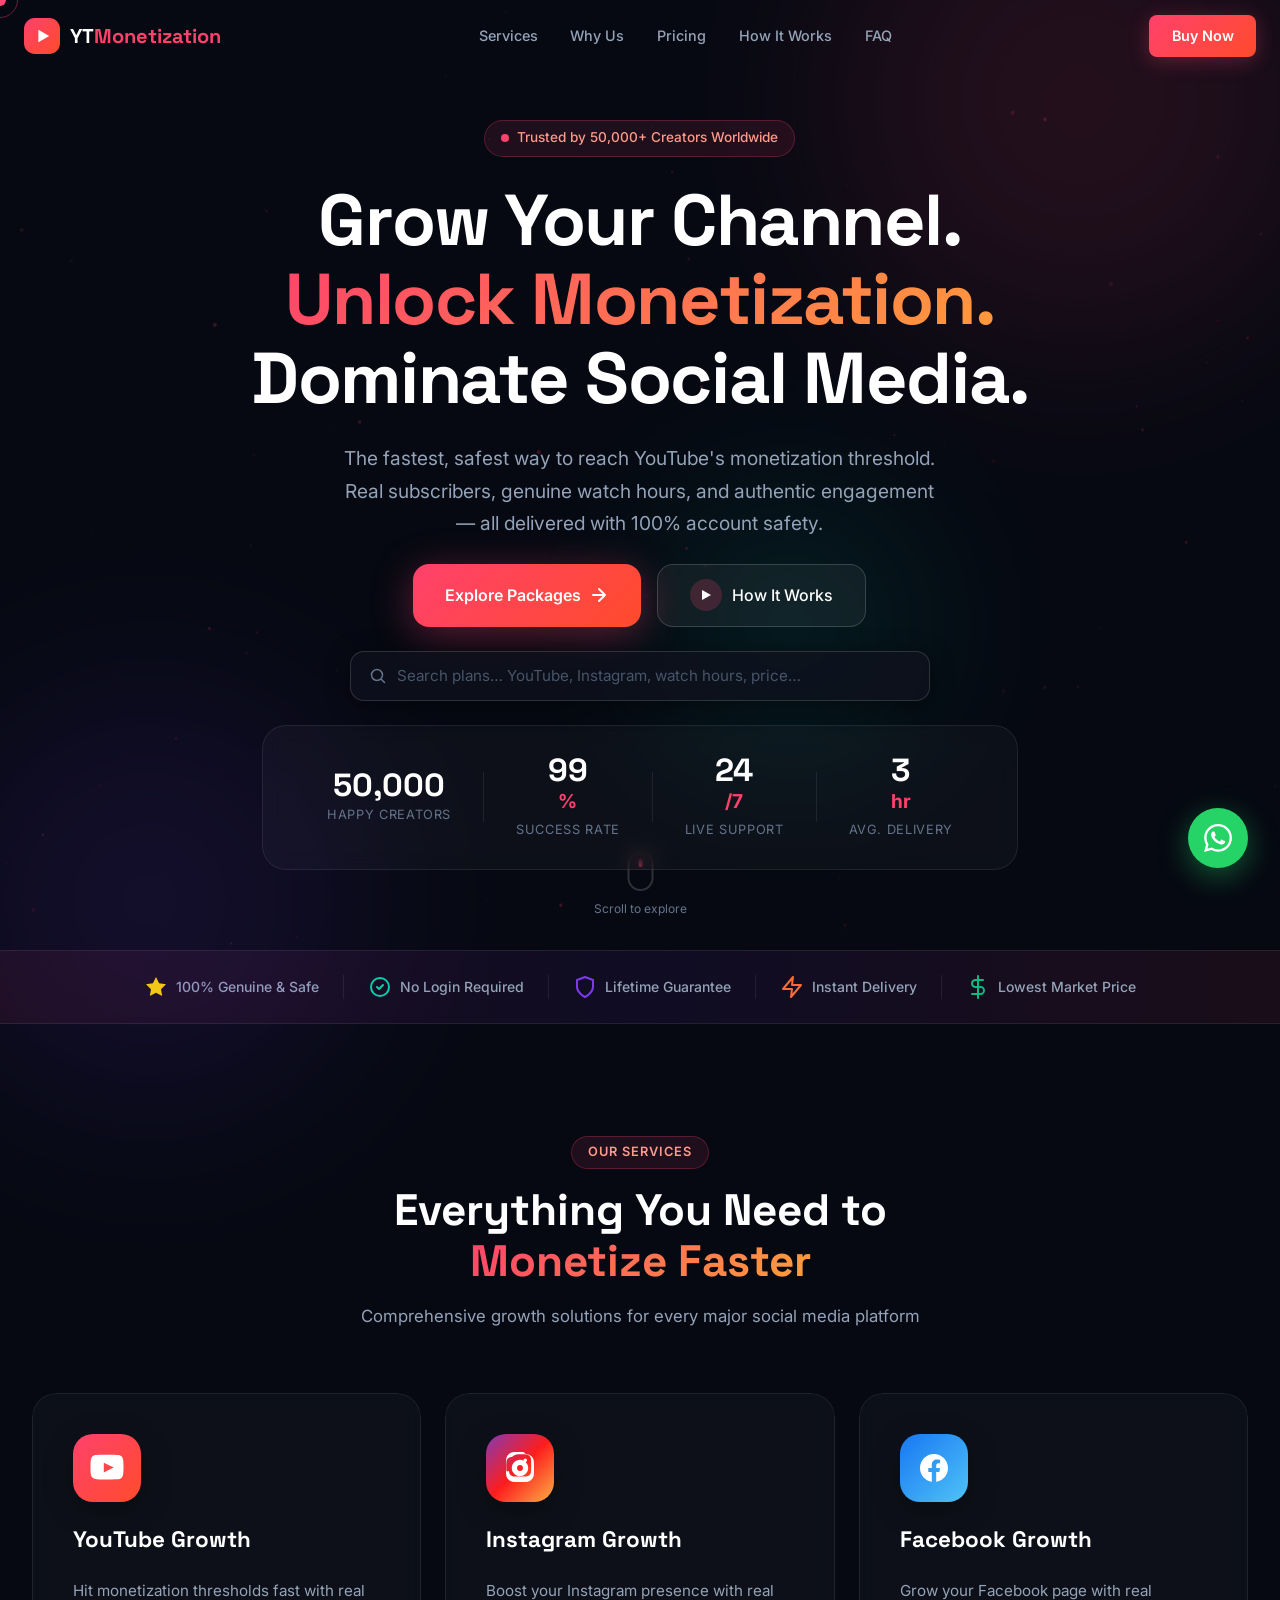
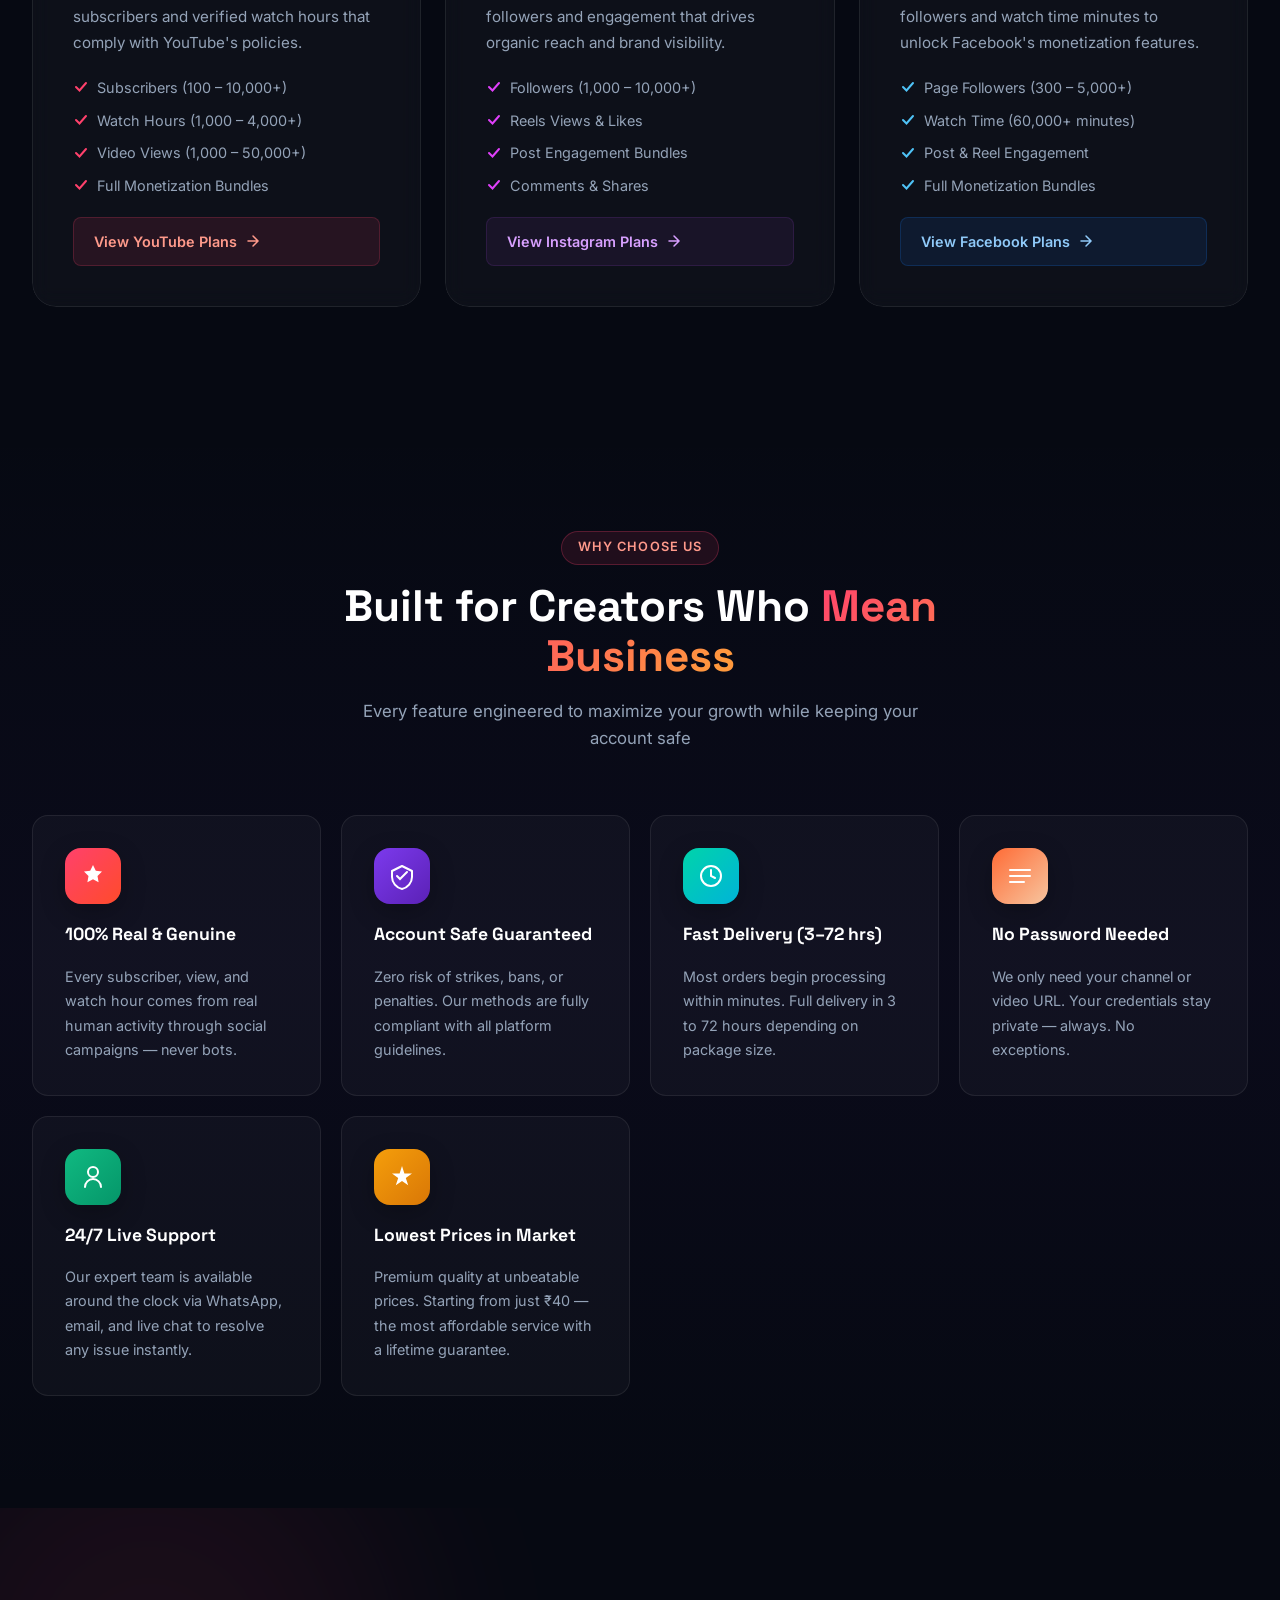
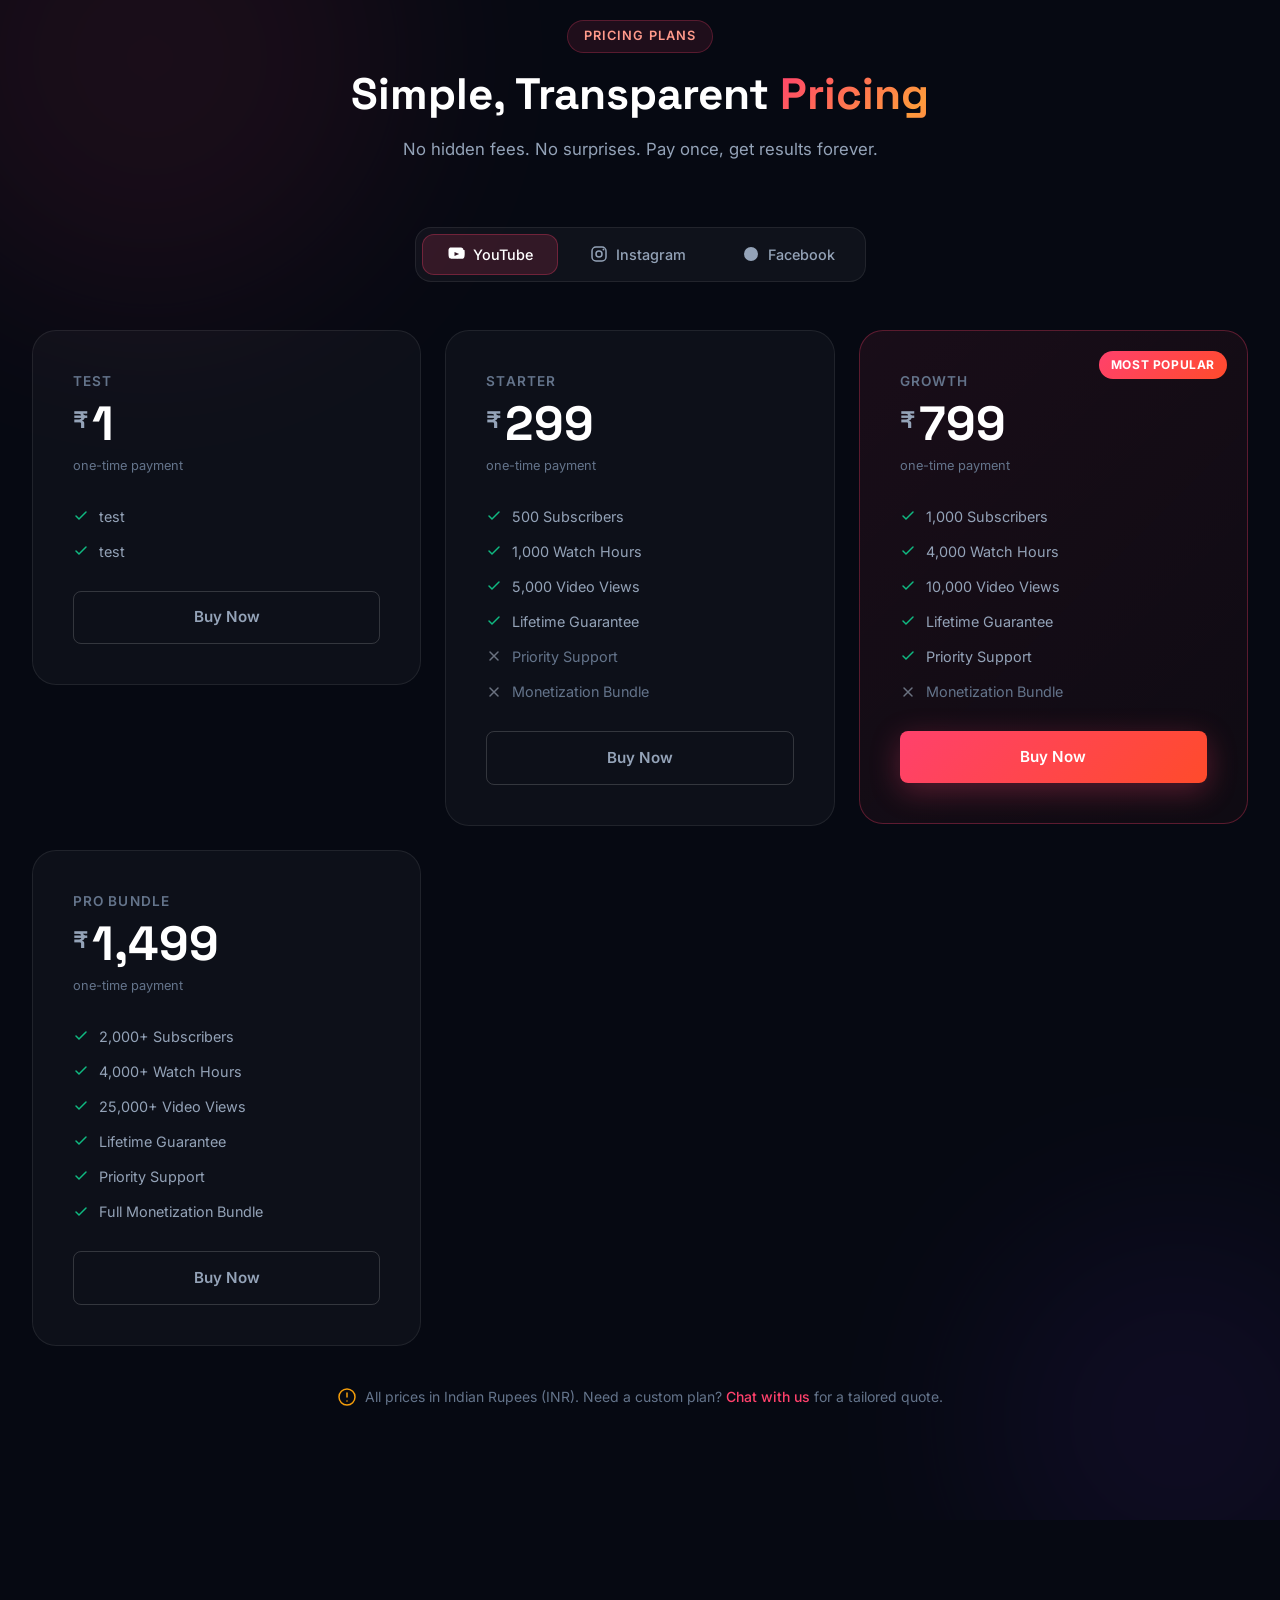
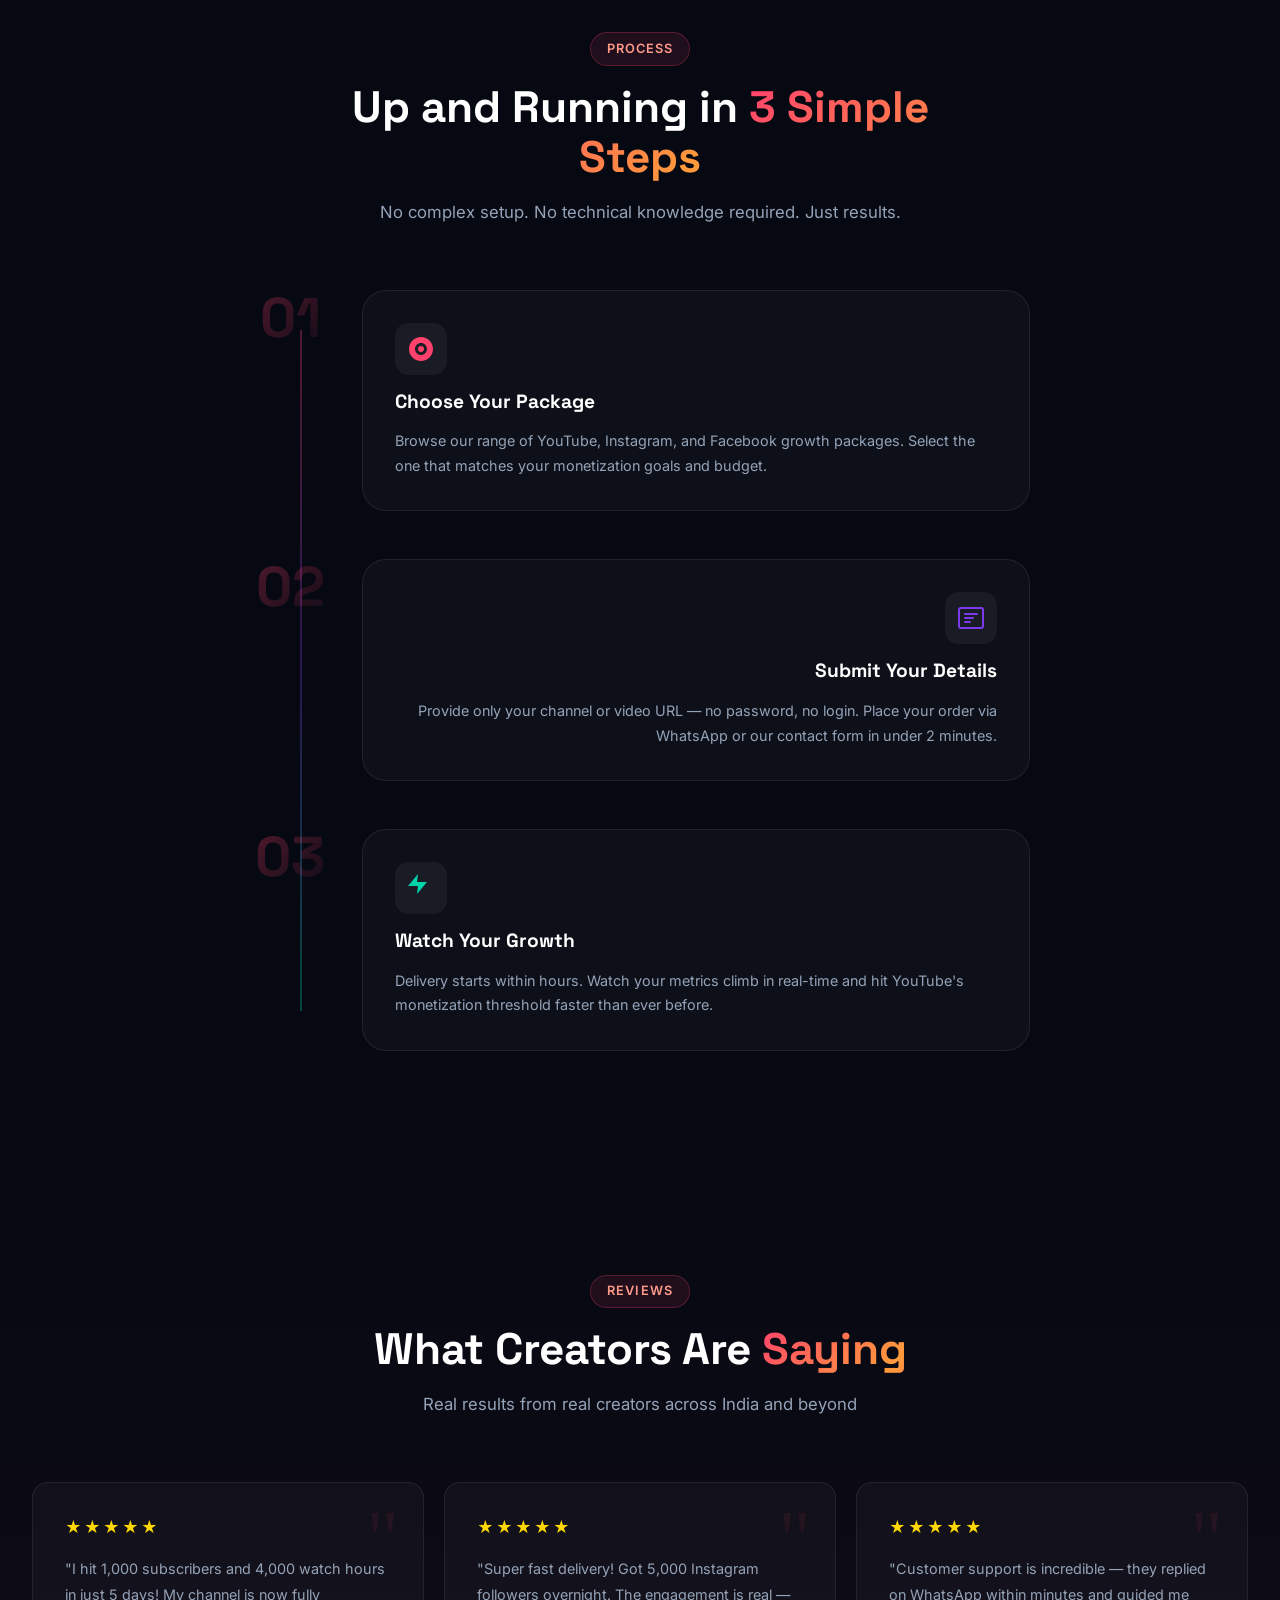
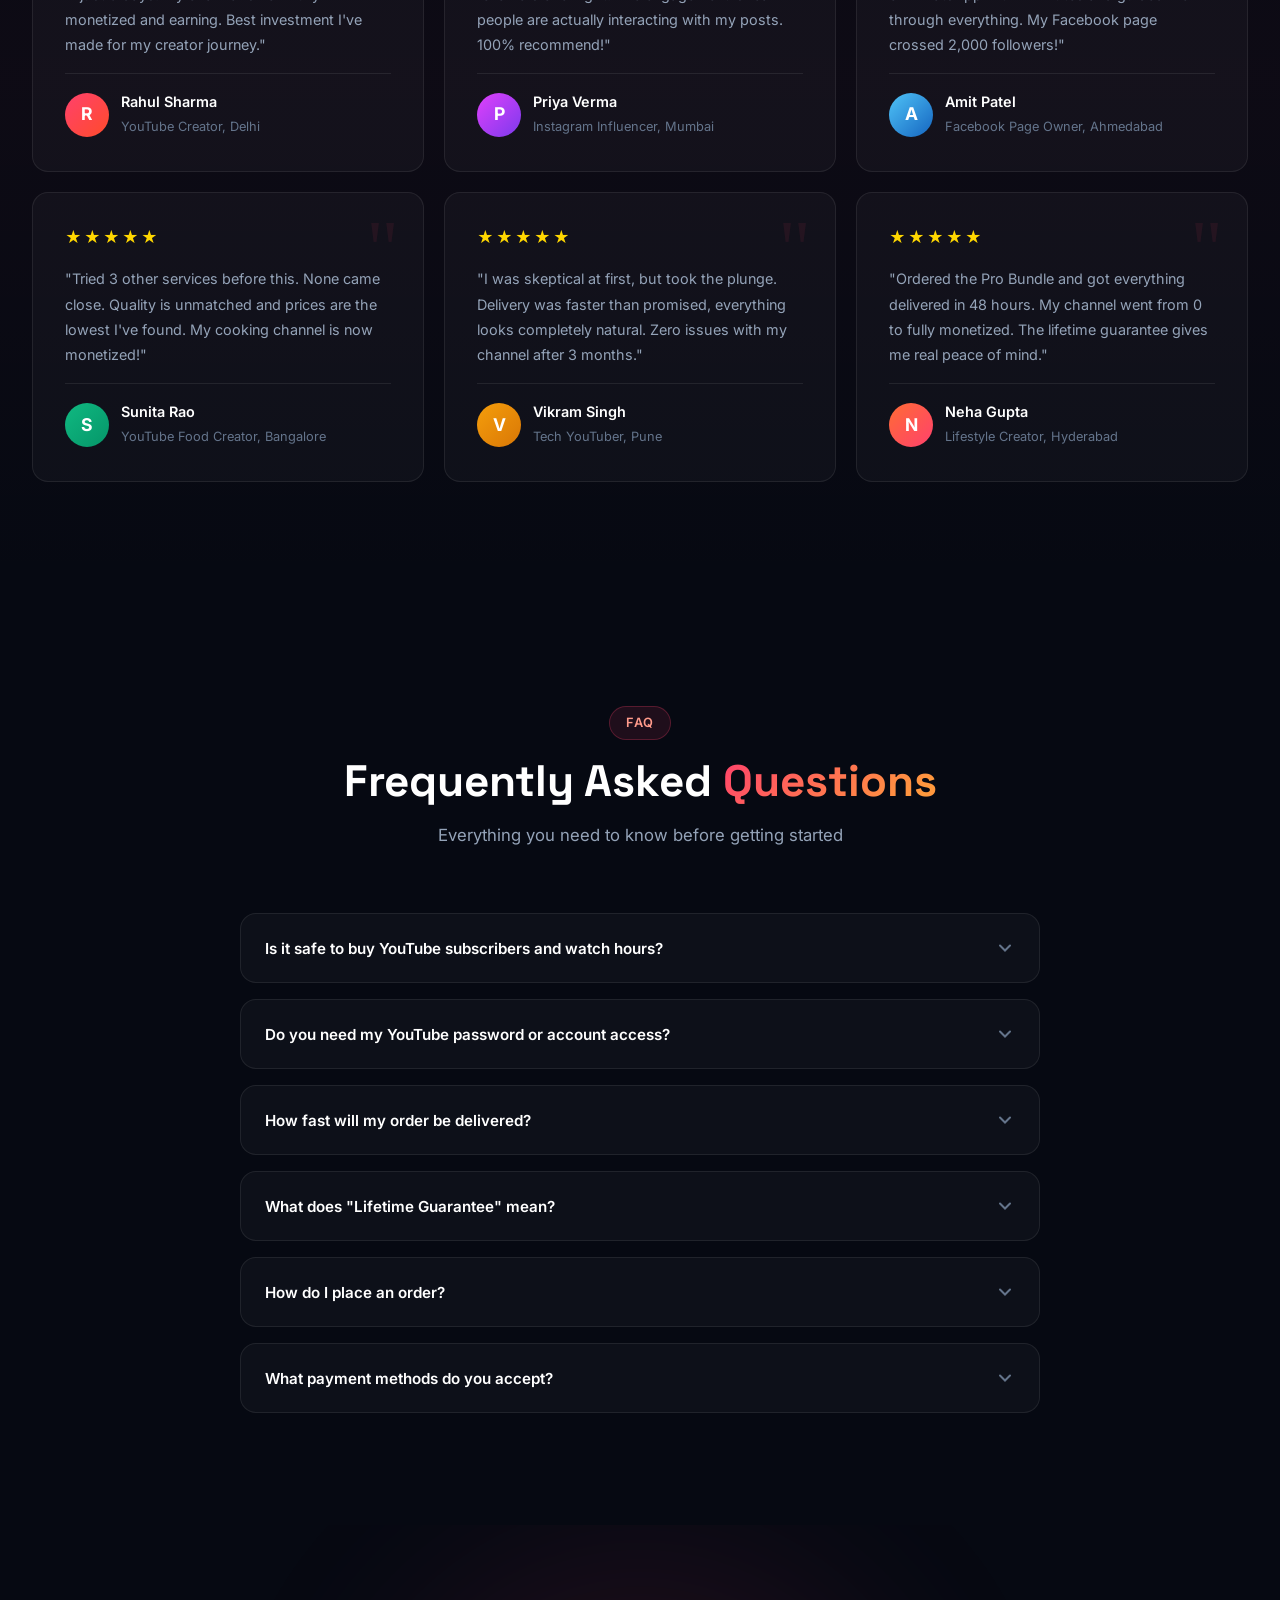
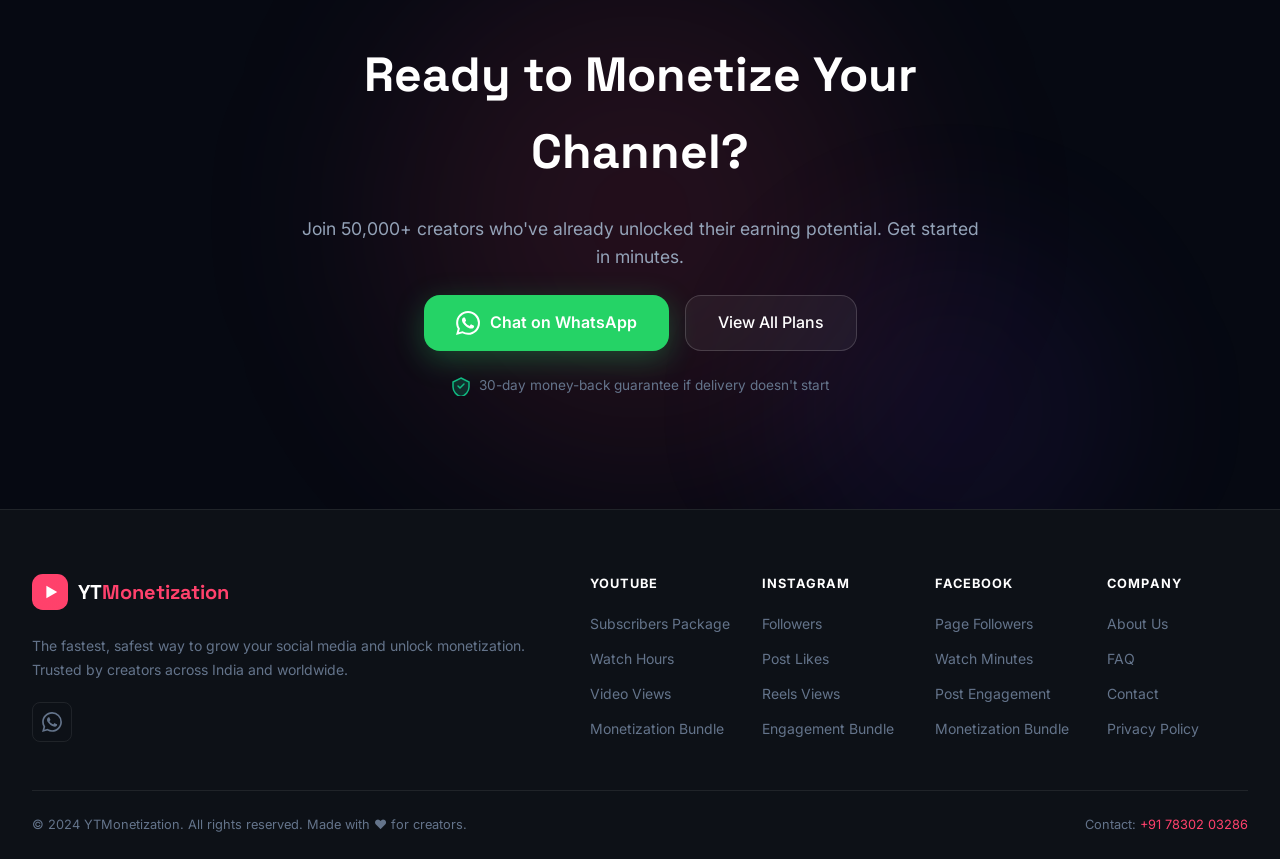
==== commit 83d65236: "fix search: undefined titles, z-index dropdown above stats, cross-device" ====
--- a/index.html
+++ b/index.html
@@ -997,12 +997,22 @@
       function buildDropdown(q) {
         q = q.trim().toLowerCase();
         const all = getPlans().filter(p => p.active !== false);
-        const results = !q ? all : all.filter(p =>
-          p.title.toLowerCase().includes(q) ||
-          p.platform.toLowerCase().includes(q) ||
-          (p.service || '').toLowerCase().includes(q) ||
-          String(p.price).includes(q) ||
-          (p.features || []).some(f => f.toLowerCase().includes(q))
+
+        // normalise field names — admin may store 'name' OR 'title'
+        const norm = p => ({
+          ...p,
+          _title:   String(p.title || p.name || 'Plan'),
+          _service: String(p.service || p.detail || ''),
+          _price:   parseInt(p.price) || 0,
+        });
+
+        const normed = all.map(norm);
+        const results = !q ? normed : normed.filter(p =>
+          p._title.toLowerCase().includes(q) ||
+          (p.platform || '').toLowerCase().includes(q) ||
+          p._service.toLowerCase().includes(q) ||
+          String(p._price).includes(q) ||
+          (p.features || []).some(f => String(f).toLowerCase().includes(q))
         );
 
         if (!results.length) {
@@ -1012,20 +1022,26 @@
         }
 
         const groups = {};
-        results.forEach(p => { if (!groups[p.platform]) groups[p.platform] = []; groups[p.platform].push(p); });
+        results.forEach(p => {
+          const plat = p.platform || 'Other';
+          if (!groups[plat]) groups[plat] = [];
+          groups[plat].push(p);
+        });
 
         let html = '';
         Object.entries(groups).forEach(([plat, plans]) => {
           html += `<div class="hsd-label">${plat}</div>`;
           plans.forEach(p => {
             const badge = p.badge ? `<span class="hsd-badge">${p.badge}</span>` : '';
+            const grad  = PLAT_GRAD[plat] || PLAT_GRAD['YouTube'];
+            const svg   = PLAT_SVG[plat]  || PLAT_SVG['YouTube'];
             html += `<a href="checkout.html?plan=${p.id}" class="hsd-item">
-              <div class="hsd-ico" style="background:${PLAT_GRAD[plat]}">${PLAT_SVG[plat]}</div>
+              <div class="hsd-ico" style="background:${grad}">${svg}</div>
               <div class="hsd-info">
-                <div class="hsd-name">${p.title}${badge}</div>
-                <div class="hsd-meta">${p.service || ''}</div>
+                <div class="hsd-name">${p._title}${badge}</div>
+                <div class="hsd-meta">${p._service}</div>
               </div>
-              <div class="hsd-price">₹${parseInt(p.price).toLocaleString('en-IN')}</div>
+              <div class="hsd-price">₹${p._price.toLocaleString('en-IN')}</div>
             </a>`;
           });
         });
--- a/styles.css
+++ b/styles.css
@@ -196,7 +196,7 @@
   min-height: 100vh;
   display: flex; flex-direction: column;
   align-items: center; justify-content: center;
-  position: relative; overflow: hidden;
+  position: relative; overflow: visible;
   padding: 120px 1.5rem 80px;
 }
 
@@ -243,6 +243,7 @@
   text-align: center;
   display: flex; flex-direction: column;
   align-items: center; gap: 1.5rem;
+  overflow: visible; /* allow search dropdown to overflow */
 }
 
 .hero-badge {
@@ -398,27 +399,30 @@
   position: relative;
   width: 100%; max-width: 580px;
   animation: fadeInUp 0.8s ease 0.35s both;
+  /* Must sit above hero-stats which comes after in DOM */
+  z-index: 50;
 }
 .hero-search-box {
   display: flex; align-items: center; gap: 10px;
-  background: rgba(255,255,255,0.06);
-  border: 1px solid rgba(255,255,255,0.12);
+  background: rgba(15,18,30,0.75);
+  border: 1px solid rgba(255,255,255,0.14);
   border-radius: 14px;
   padding: 0 1.1rem;
-  backdrop-filter: blur(12px);
-  -webkit-backdrop-filter: blur(12px);
+  backdrop-filter: blur(16px);
+  -webkit-backdrop-filter: blur(16px);
   transition: border-color 0.25s, box-shadow 0.25s;
+  box-shadow: 0 4px 24px rgba(0,0,0,0.4);
 }
 .hero-search-box:focus-within {
-  border-color: rgba(255,65,108,0.5);
-  box-shadow: 0 0 0 4px rgba(255,65,108,0.1), 0 8px 40px rgba(0,0,0,0.3);
+  border-color: rgba(255,65,108,0.55);
+  box-shadow: 0 0 0 4px rgba(255,65,108,0.12), 0 8px 40px rgba(0,0,0,0.5);
 }
 .hero-search-input {
   flex: 1; background: none; border: none; outline: none;
   color: #F1F5F9;
   font-family: 'Inter', sans-serif;
   font-size: 0.95rem;
-  padding: 0.85rem 0;
+  padding: 0.9rem 0;
 }
 .hero-search-input::placeholder { color: #475569; }
 .hero-search-clear {
@@ -431,14 +435,15 @@
 .hero-search-clear:hover { color: #fff; background: rgba(255,255,255,0.1); }
 .hero-search-clear.visible { display: flex; }
 .hero-search-dropdown {
-  position: absolute; top: calc(100% + 10px); left: 0; right: 0;
-  background: #0D1117;
+  position: absolute; top: calc(100% + 8px); left: 0; right: 0;
+  background: #0A0D16;
   border: 1px solid rgba(255,255,255,0.1);
   border-radius: 16px;
   overflow: hidden;
-  box-shadow: 0 24px 60px rgba(0,0,0,0.7);
-  display: none; z-index: 200;
-  max-height: 380px; overflow-y: auto;
+  box-shadow: 0 32px 80px rgba(0,0,0,0.85);
+  display: none;
+  z-index: 9999; /* always on top */
+  max-height: 360px; overflow-y: auto;
 }
 .hero-search-dropdown.open { display: block; }
 .hero-search-dropdown::-webkit-scrollbar { width: 4px; }
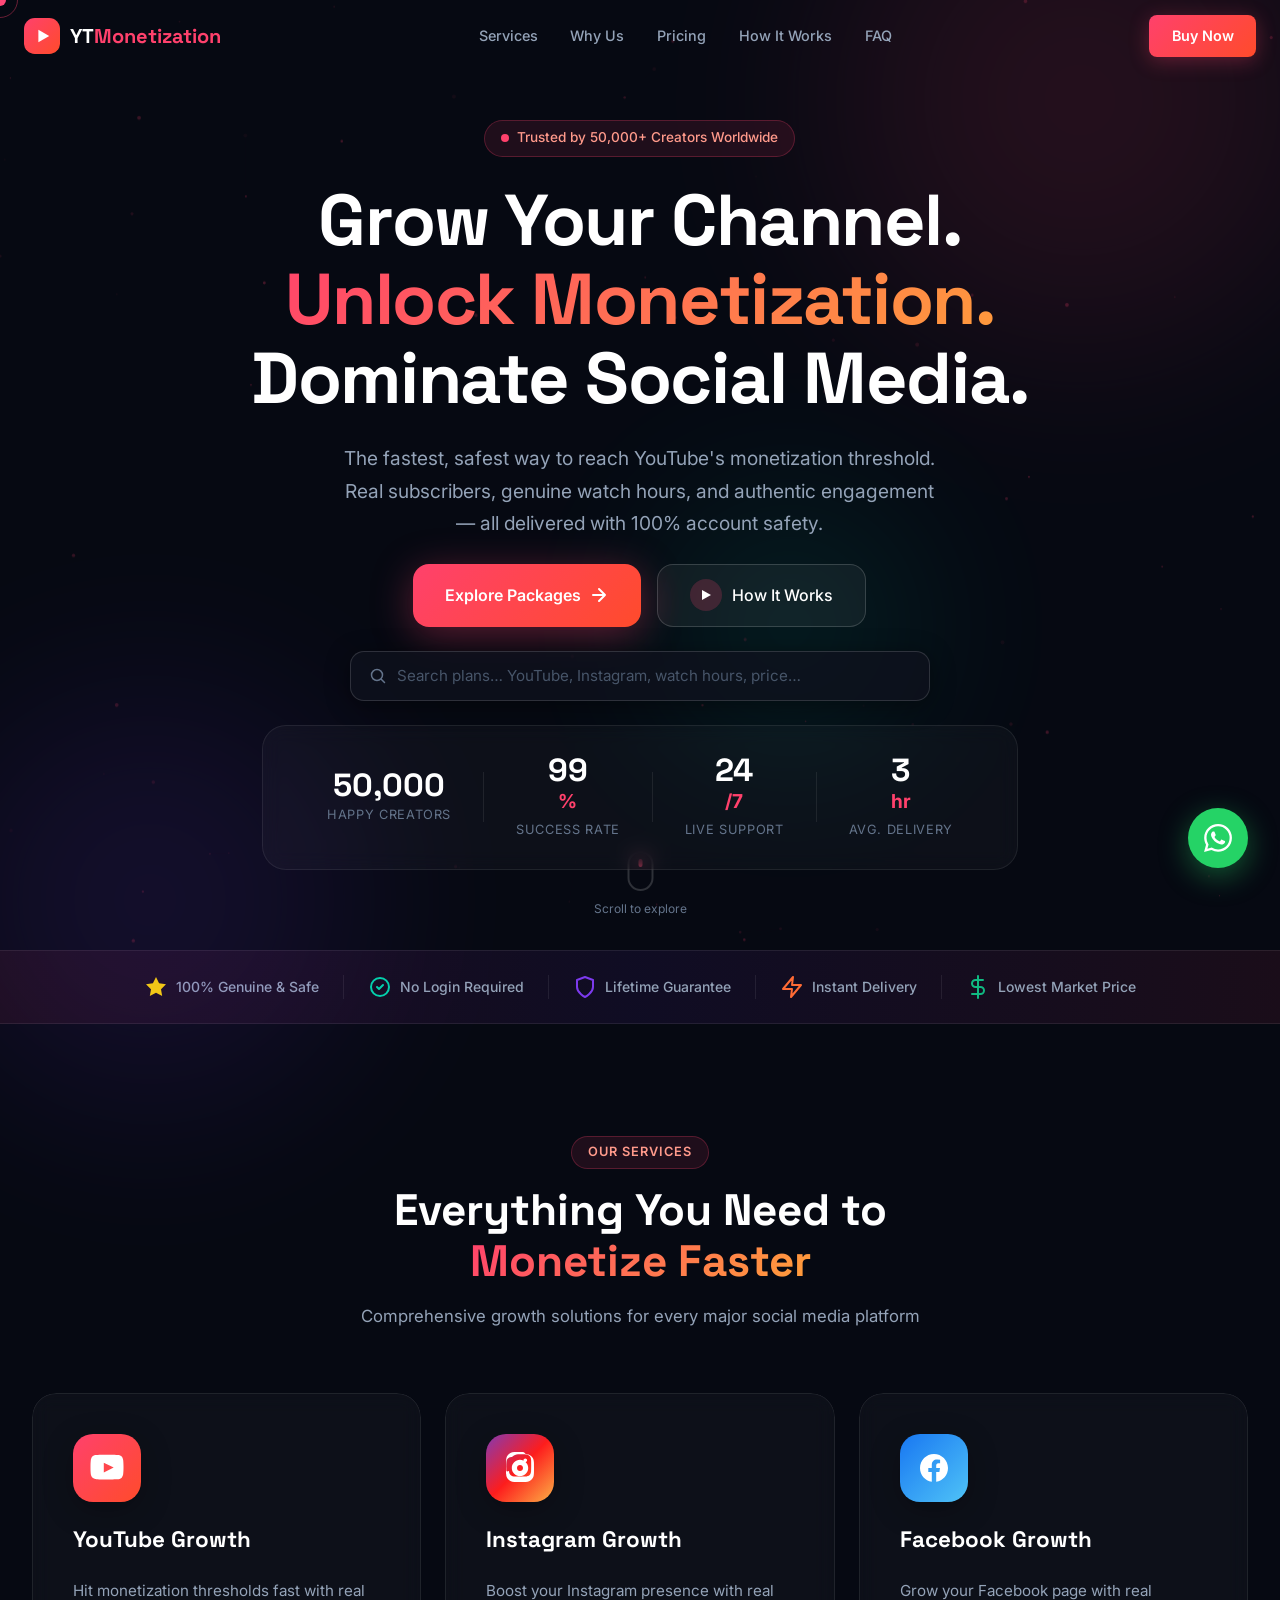
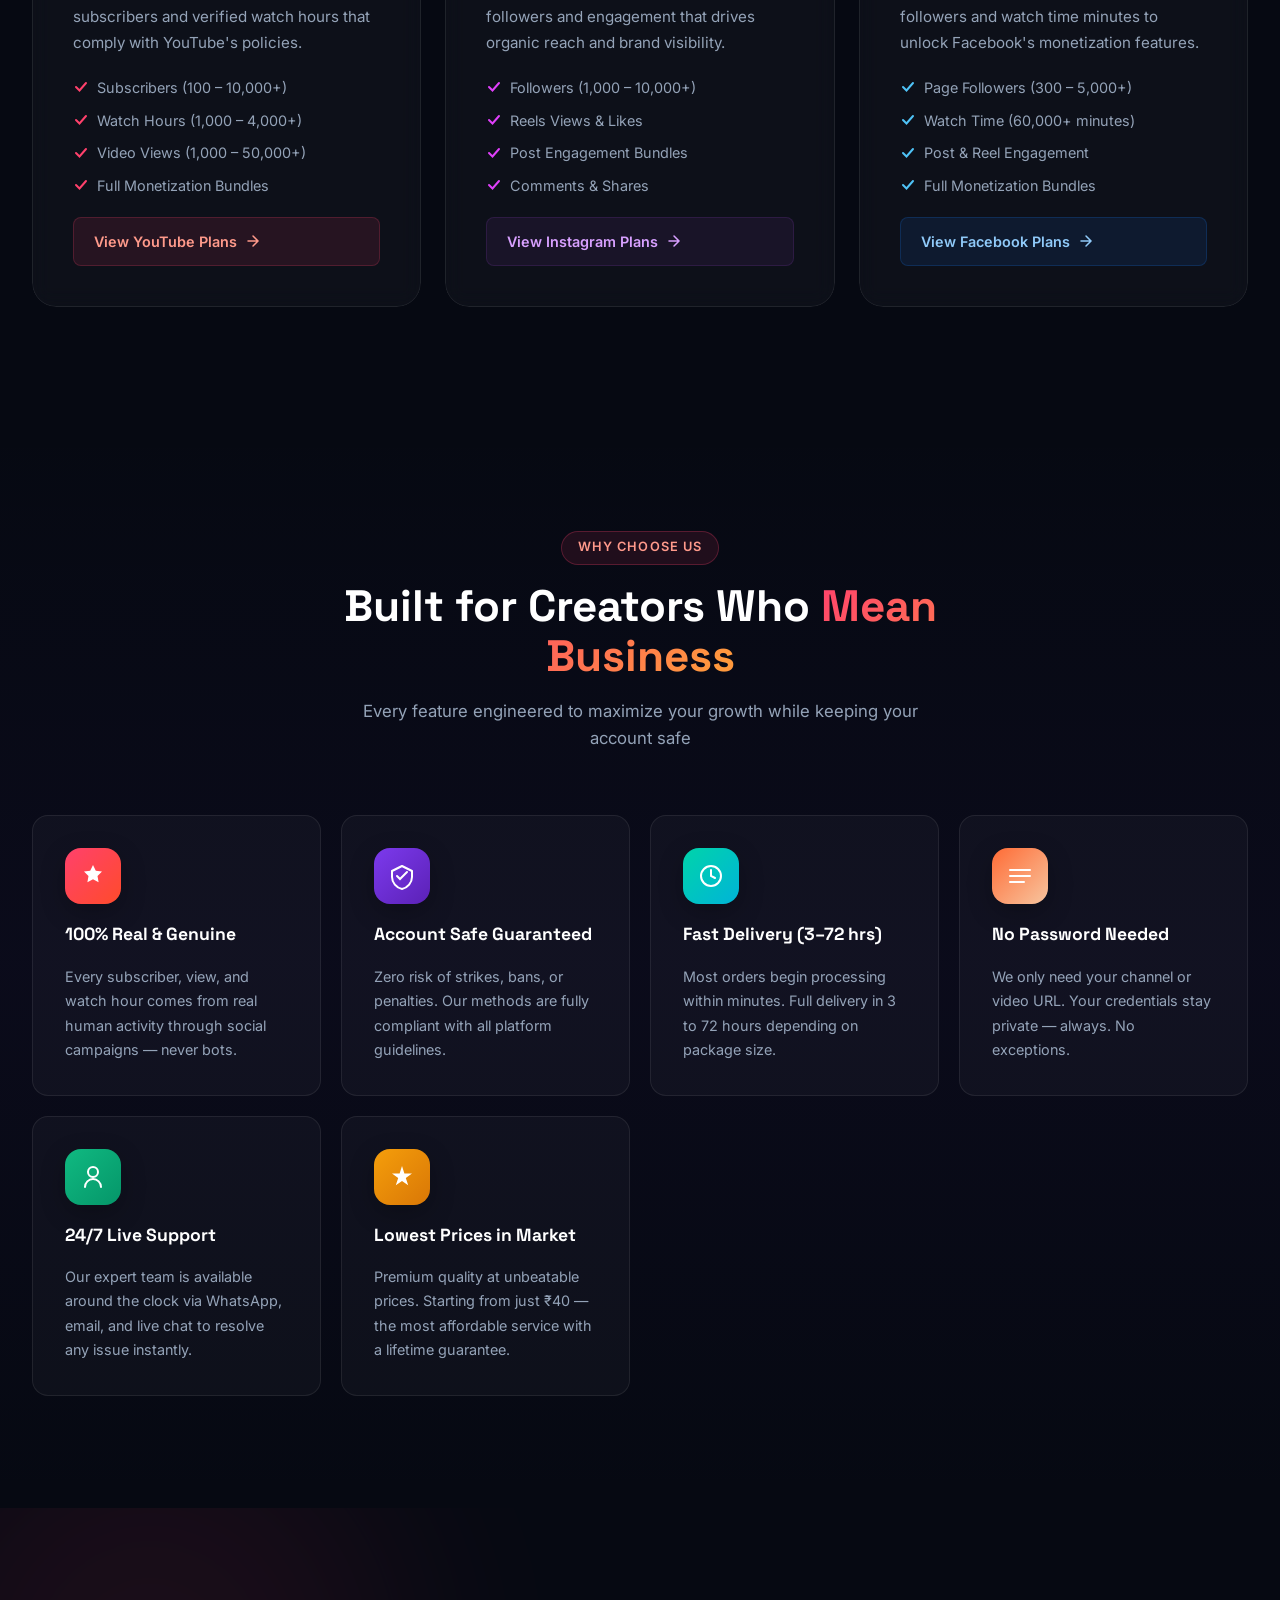
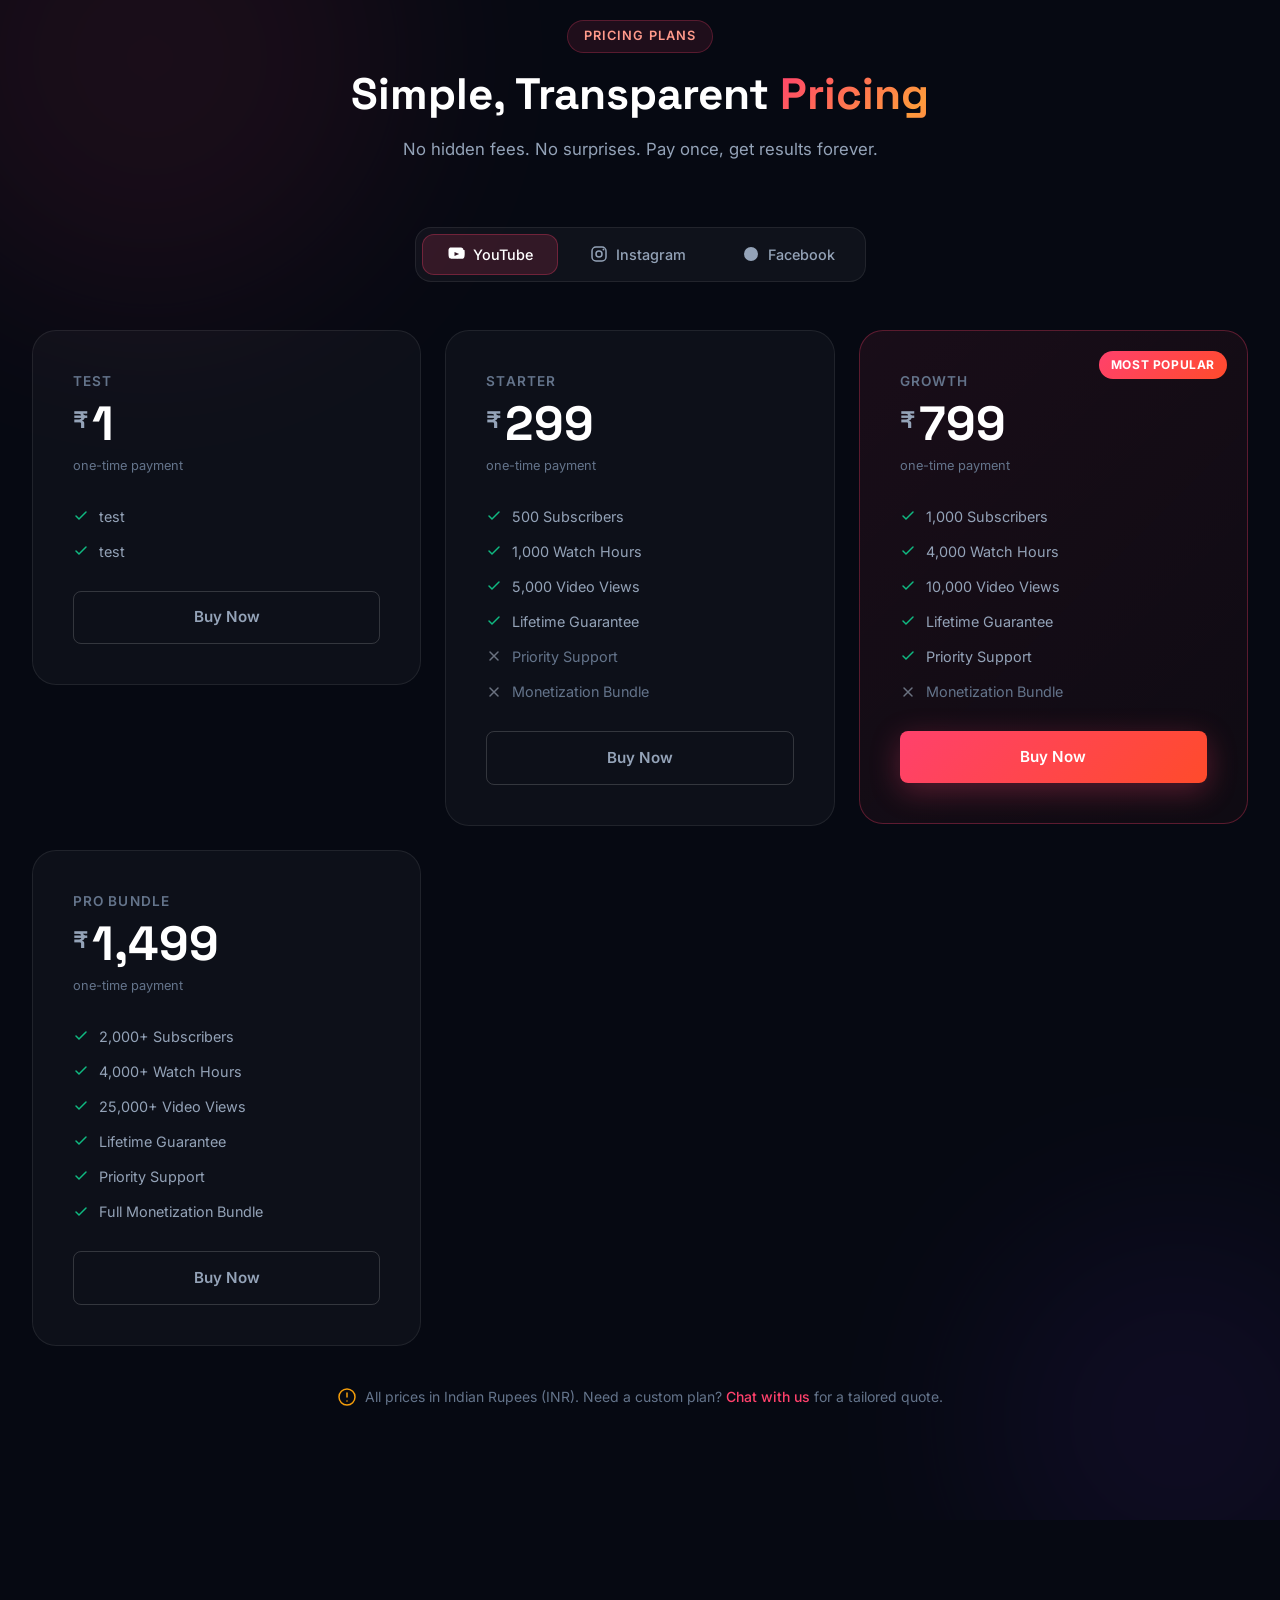
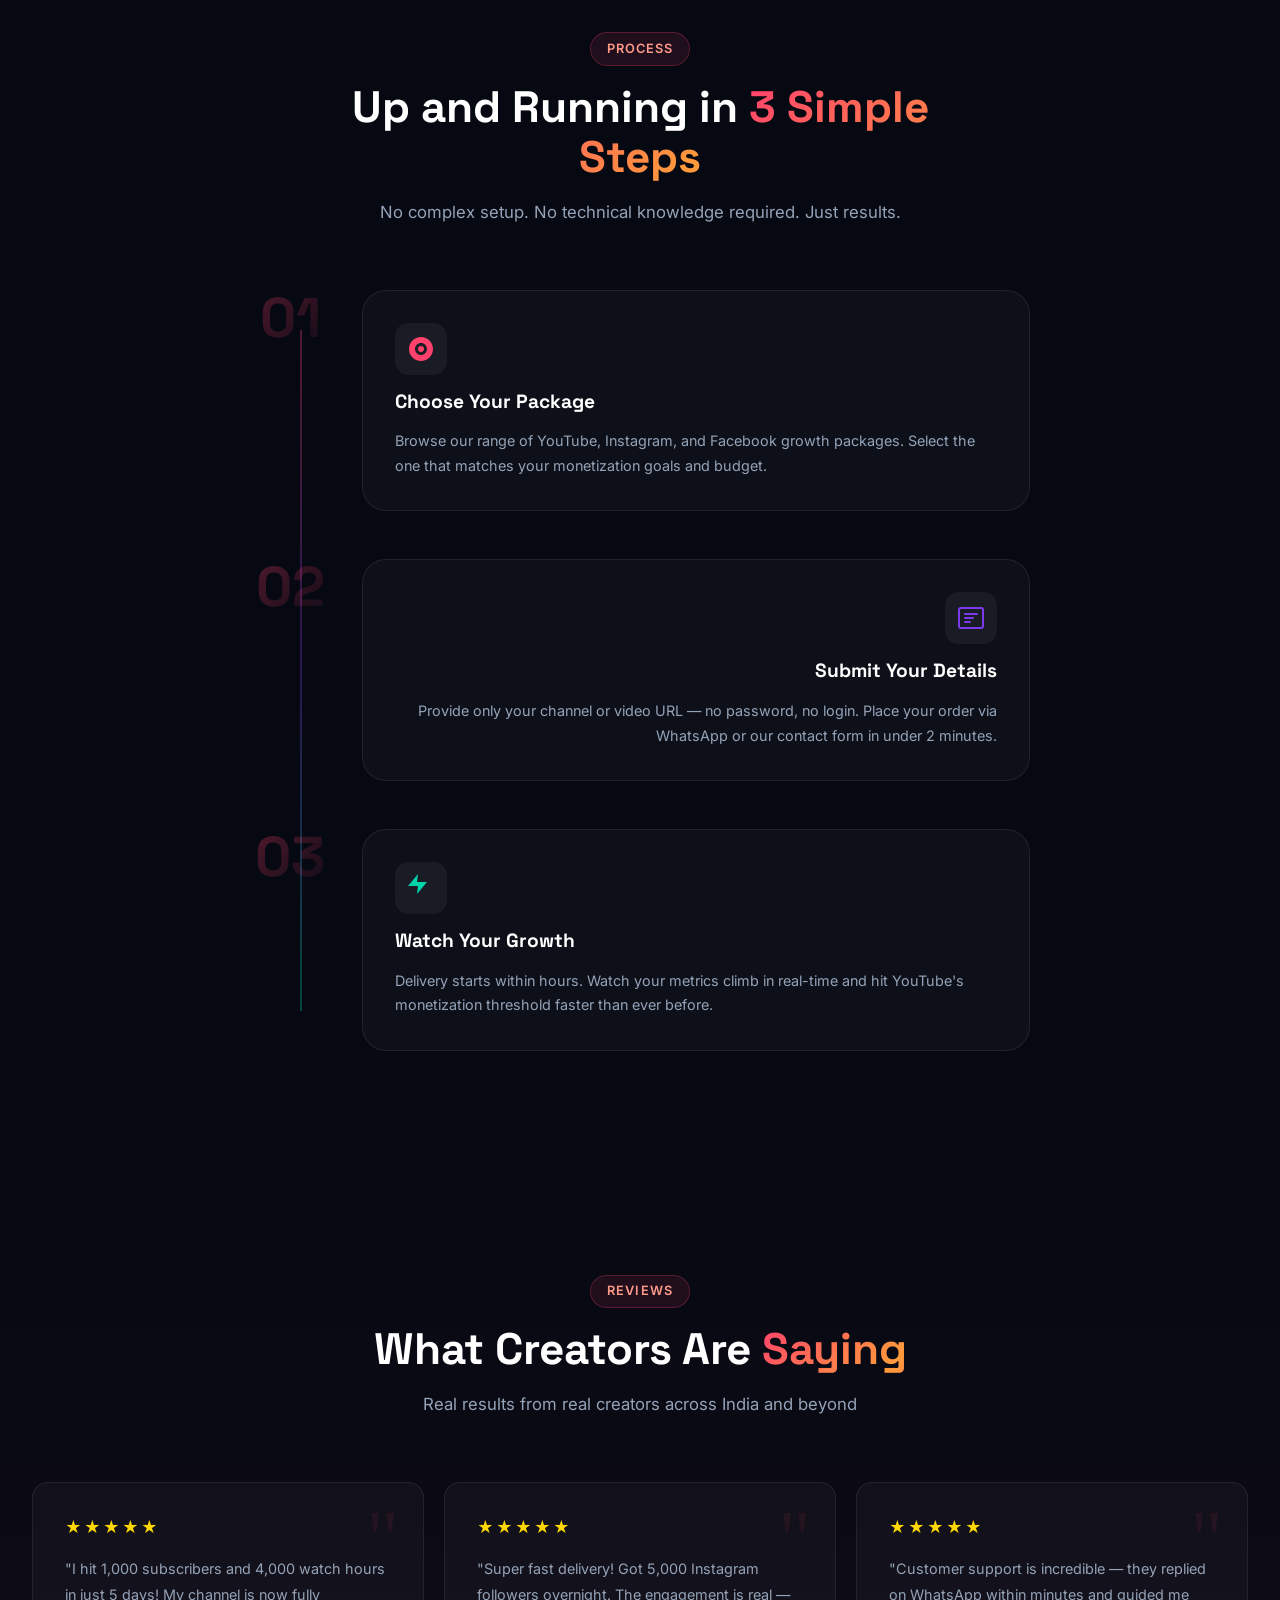
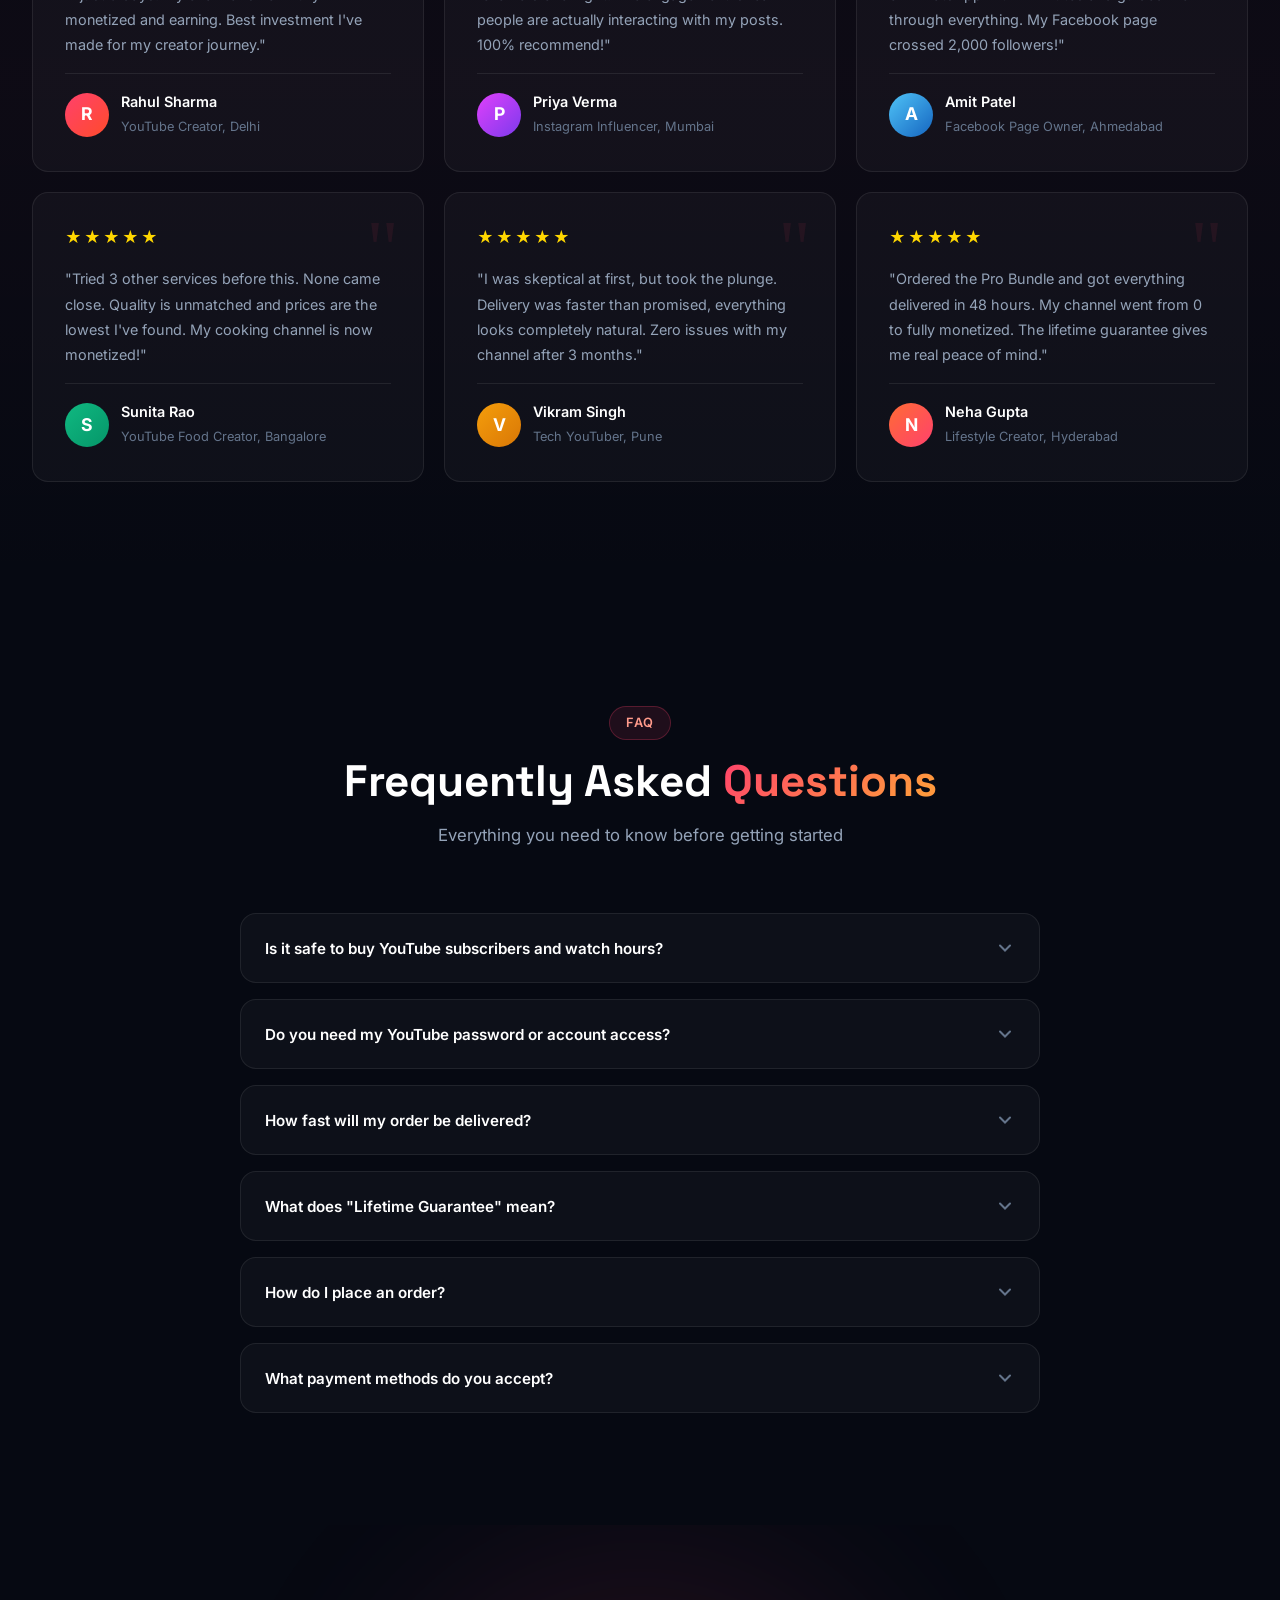
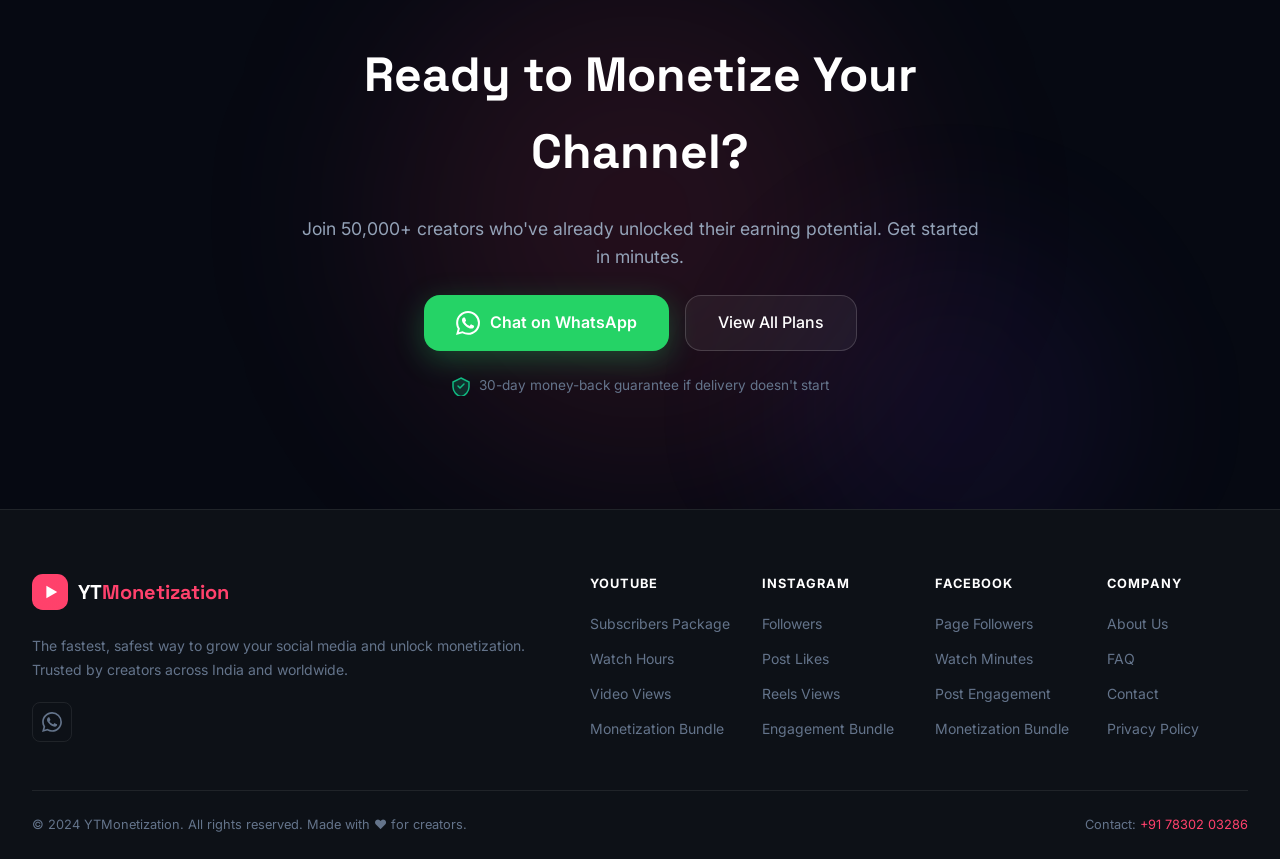
==== commit 2c1f3528: "feat: cross-device plan sync via /api/plans + carousel + hero search - netlify/functions/plans.js: n" ====
--- a/index.html
+++ b/index.html
@@ -958,20 +958,30 @@
       });
     });
 
-    /* Render on load */
-    renderPricingSection();
-
-    /* ── REAL-TIME SYNC (no reload needed) ── */
-
-    /* 1. BroadcastChannel — instant signal from admin panel (same browser, any tab) */
+    /* ── SERVER SYNC: fetch latest plans from JSONBin, update localStorage, then render ── */
+    async function syncAndRender() {
+      try {
+        const res = await fetch('/api/plans');
+        if (res.ok) {
+          const serverPlans = await res.json();
+          if (Array.isArray(serverPlans) && serverPlans.length > 0) {
+            localStorage.setItem(LS_KEY, JSON.stringify(serverPlans));
+          }
+        }
+      } catch (e) { /* offline / local dev — use localStorage fallback */ }
+      renderPricingSection();
+    }
+
+    /* Render on load (sync from server first) */
+    syncAndRender();
+
+    /* ── REAL-TIME SYNC (same browser, admin → main site) ── */
     if (typeof BroadcastChannel !== 'undefined') {
       const bc = new BroadcastChannel('ytm_plans_sync');
       bc.onmessage = e => {
         if (e.data?.type === 'plans_updated') renderPricingSection();
       };
     }
-
-    /* 2. storage event — fallback for older browsers / cross-tab */
     window.addEventListener('storage', e => {
       if (e.key === LS_KEY) renderPricingSection();
     });
--- a/styles.css
+++ b/styles.css
@@ -1323,6 +1323,11 @@
   .trust-container { justify-content: flex-start; overflow-x: auto; flex-wrap: nowrap; padding: 0 1rem; }
   .trust-divider { display: none; }
 
+  /* ── Hero Search ── */
+  .hero-search-wrap { max-width: 100%; }
+  .hero-search-input { font-size: 16px; } /* prevent iOS auto-zoom */
+  .hero-search-dropdown { max-height: 300px; border-radius: 14px; }
+
   /* ── Sections ── */
   .section-container { padding: 0 1.25rem; }
   .section-header { margin-bottom: 2.5rem; }
@@ -1408,6 +1413,11 @@
 
   /* ── Footer ── */
   .footer-links { grid-template-columns: repeat(2, 1fr); }
+
+  /* ── Hero search ── */
+  .hero-search-wrap { max-width: 100%; }
+  .hero-search-box { border-radius: 12px; }
+  .hero-search-input { font-size: 16px; padding: 0.75rem 0; }
 }
 
 /* ── 480px: Standard phone ────────────────────────────── */
@@ -1488,6 +1498,16 @@
   /* ── WhatsApp ── */
   .whatsapp-float { bottom: 1rem; right: 1rem; width: 48px; height: 48px; }
   .whatsapp-tooltip { display: none; }
+
+  /* ── Hero search ── */
+  .hero-search-box { padding: 0 0.85rem; border-radius: 11px; }
+  .hero-search-input { font-size: 16px; padding: 0.7rem 0; }
+  .hero-search-dropdown { max-height: 260px; border-radius: 12px; left: -0.125rem; right: -0.125rem; }
+  .hsd-item { padding: 0.65rem 0.85rem; gap: 10px; }
+  .hsd-ico { width: 30px; height: 30px; border-radius: 8px; }
+  .hsd-name { font-size: 0.82rem; }
+  .hsd-meta { font-size: 0.68rem; }
+  .hsd-price { font-size: 0.82rem; }
 }
 
 /* ── 375px: Small phone ───────────────────────────────── */
@@ -1504,6 +1524,11 @@
   .price-card { padding: 1.5rem; }
   .service-card-inner { padding: 1.25rem; }
   .btn-hero-primary, .btn-hero-secondary { padding: 0.85rem 1.5rem; font-size: 0.9rem; }
+
+  /* ── Hero search ── */
+  .hero-search-box { padding: 0 0.75rem; }
+  .hero-search-input { font-size: 15px; }
+  .hero-search-dropdown { max-height: 240px; }
 }
 
 /* ═══════════════ MOBILE PRICING CAROUSEL (iPhone + Android) ═══════════════ */
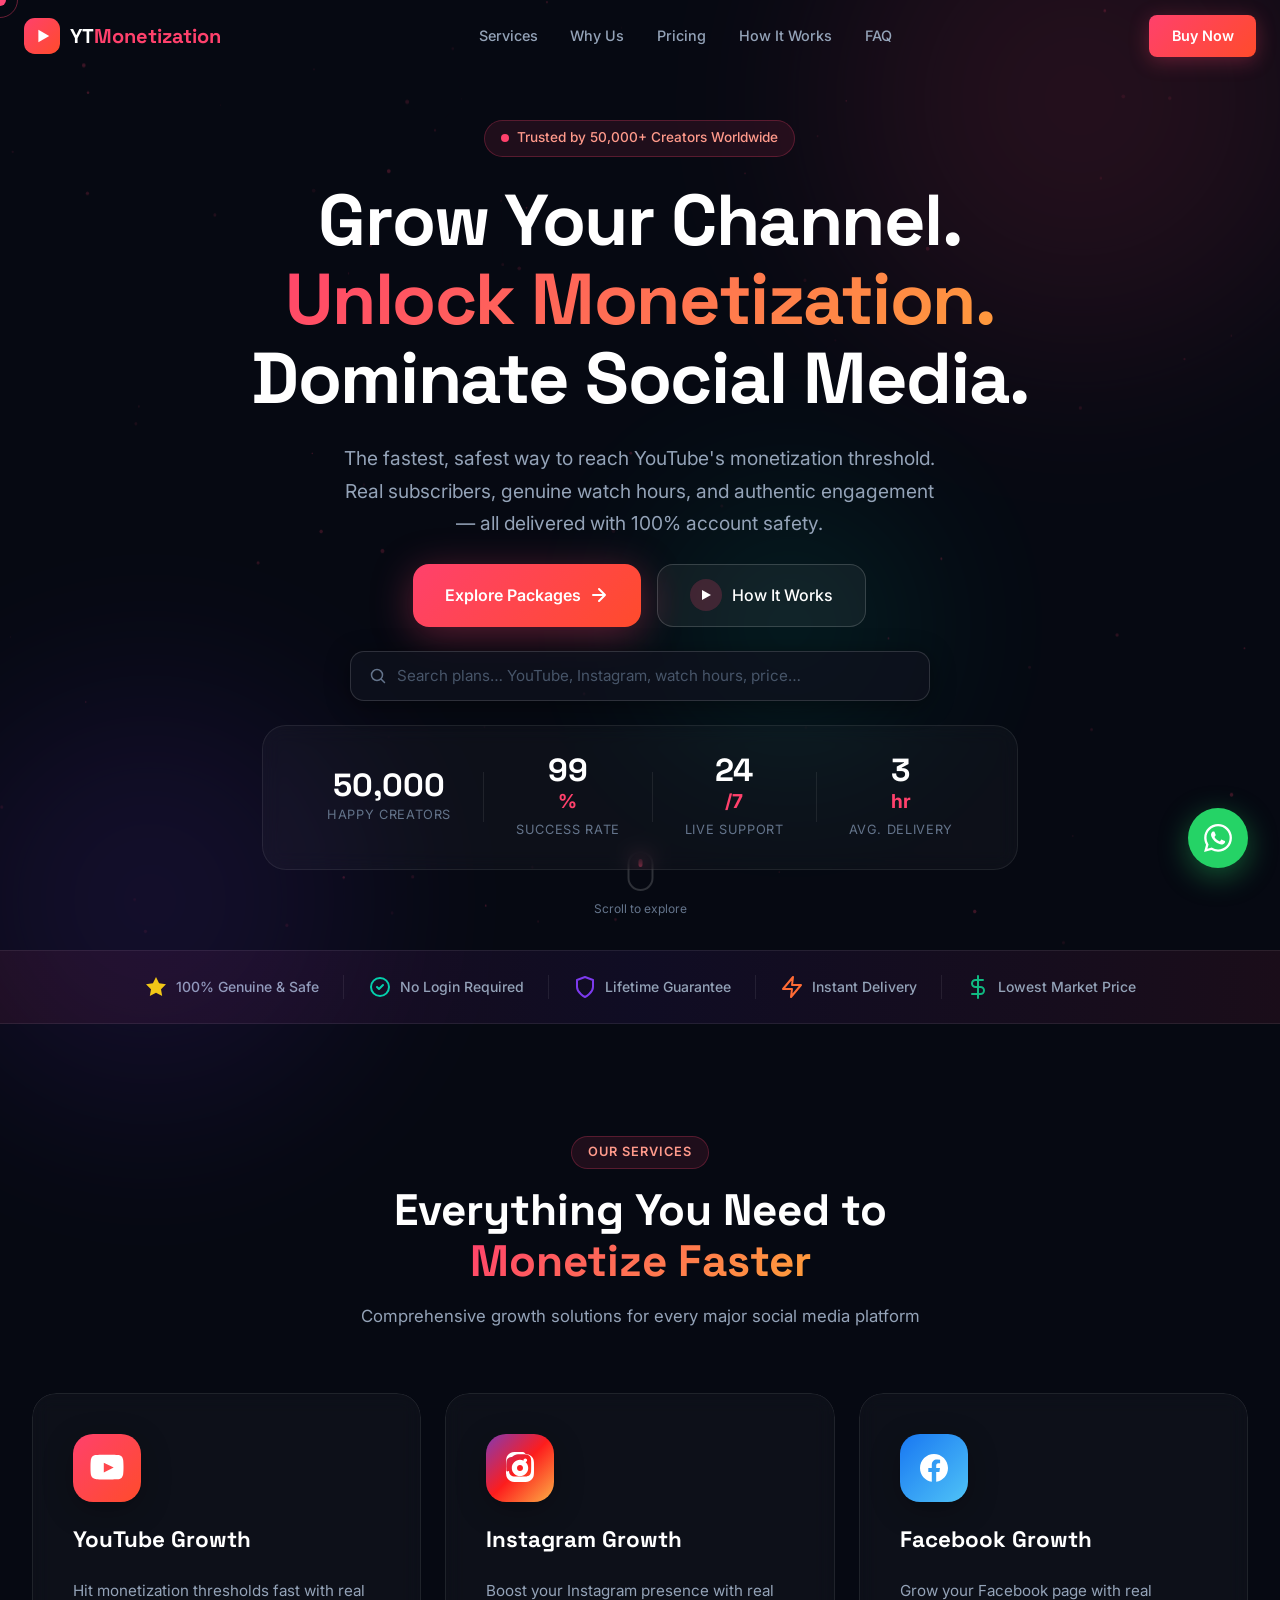
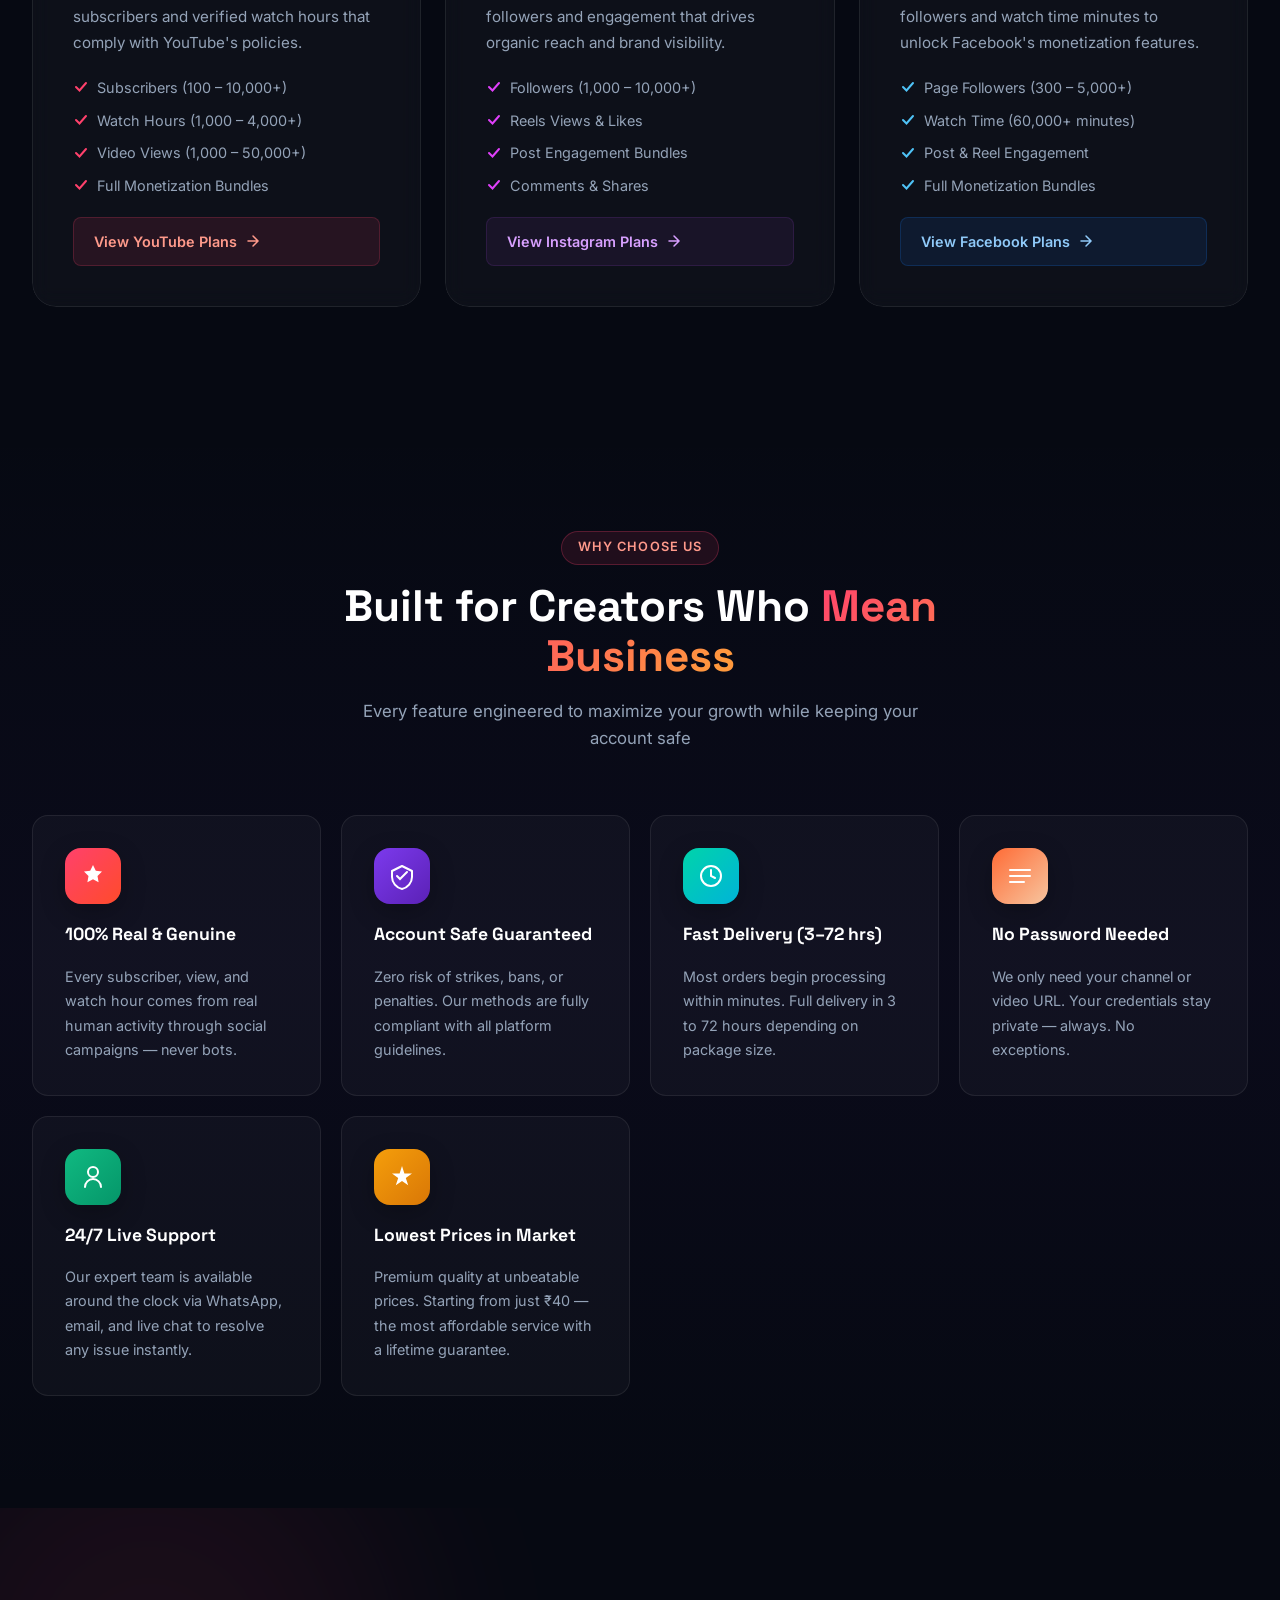
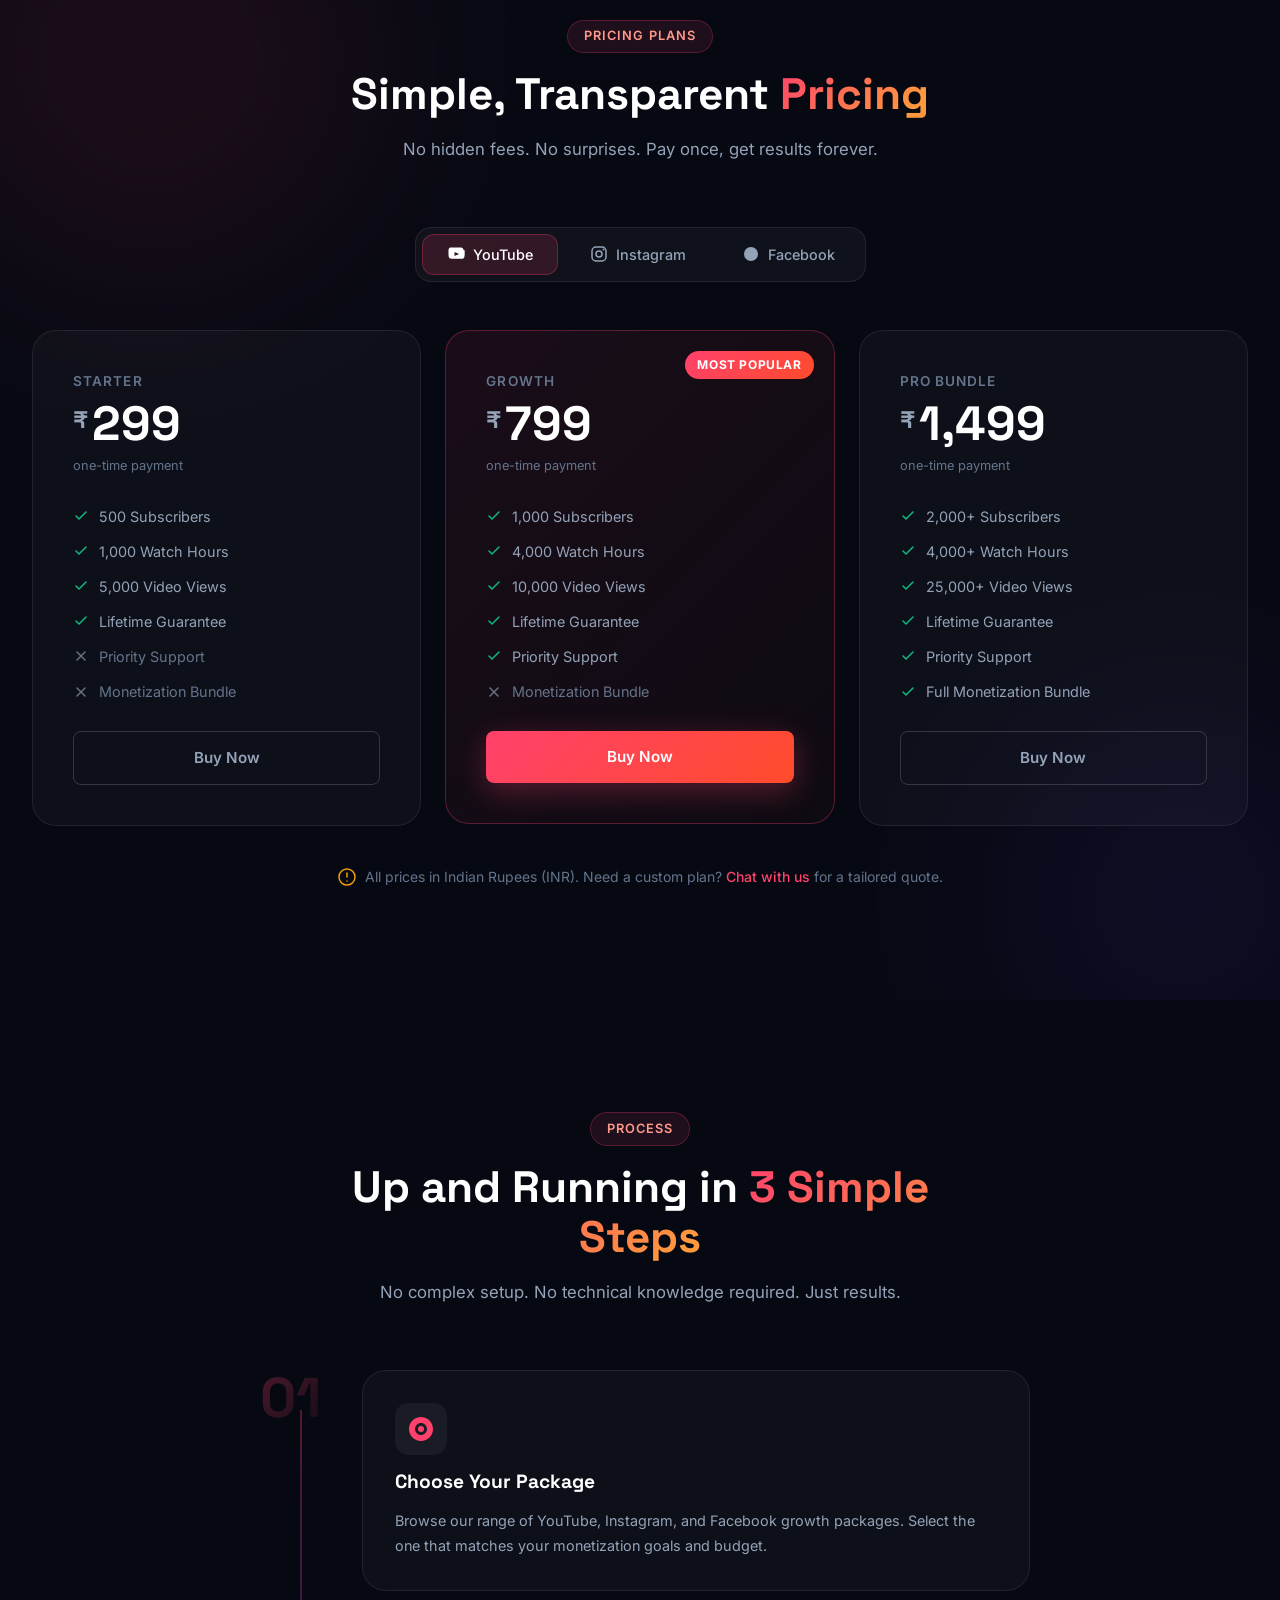
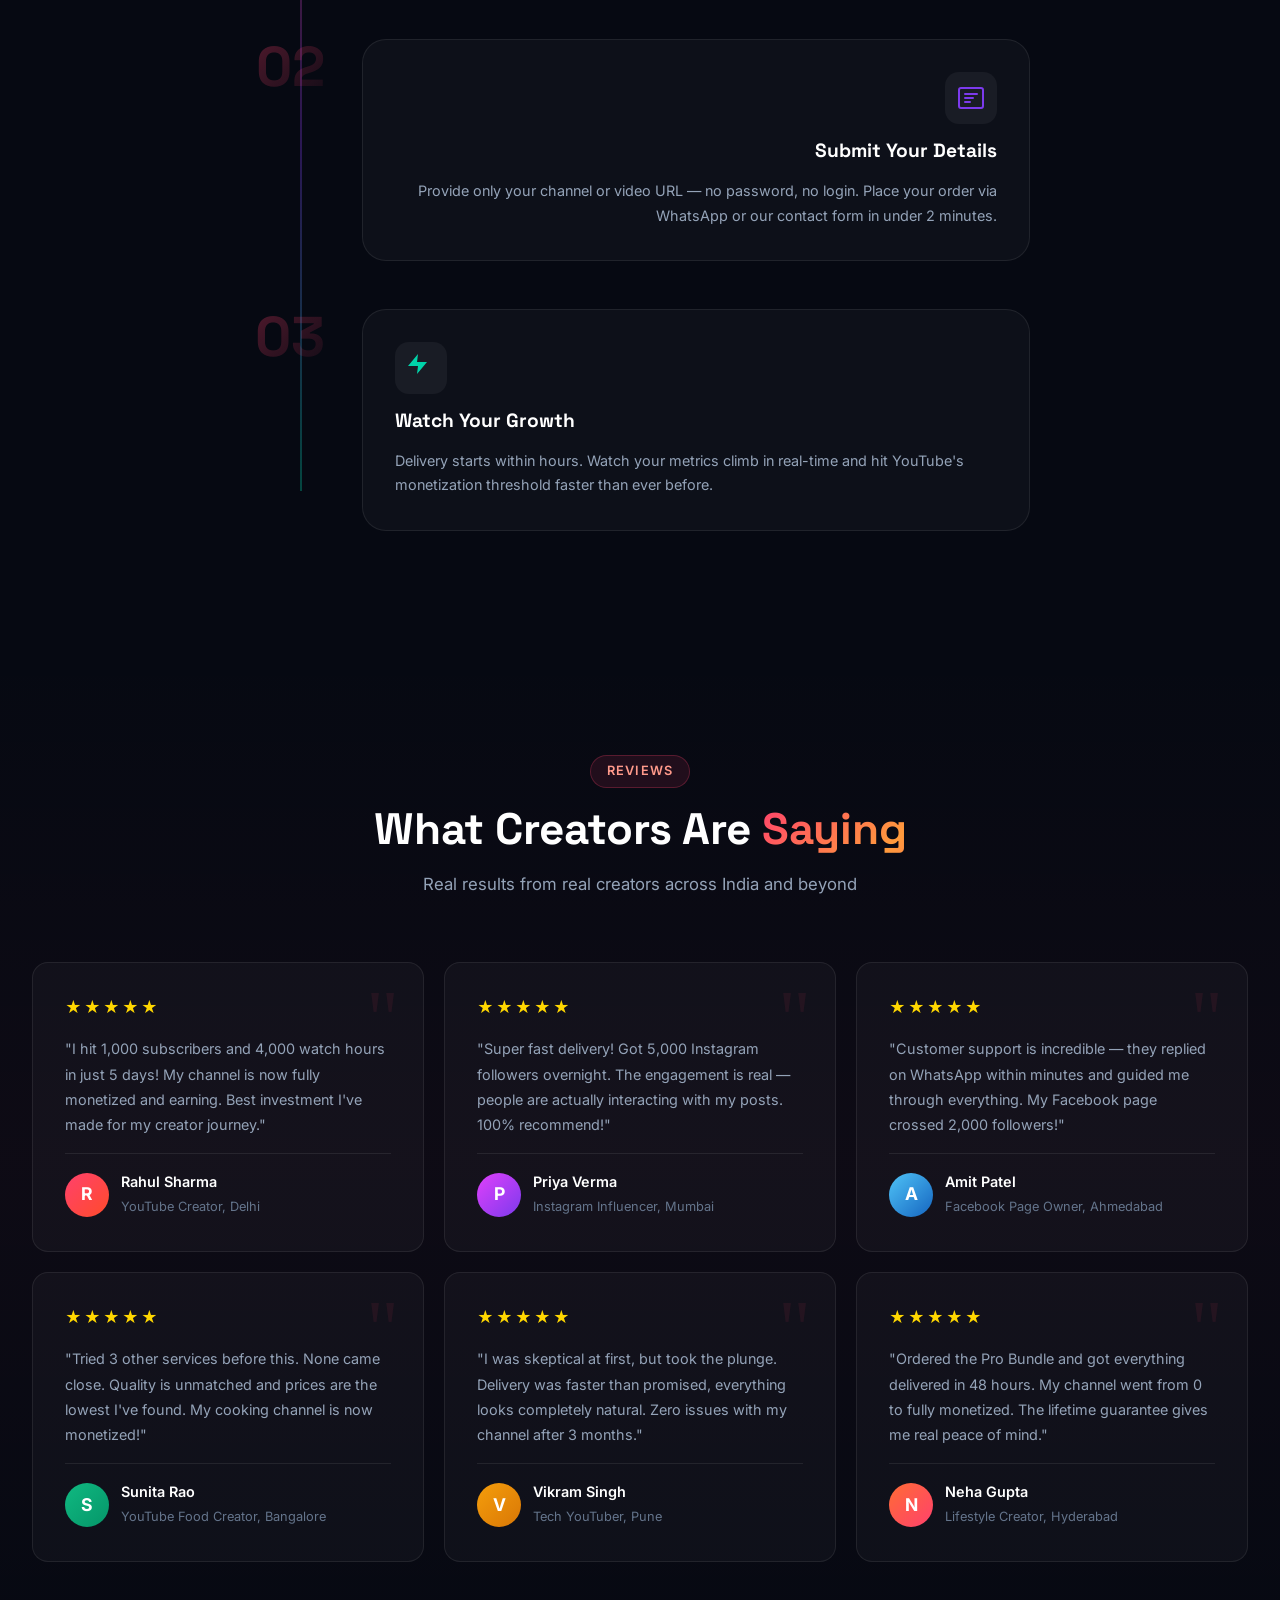
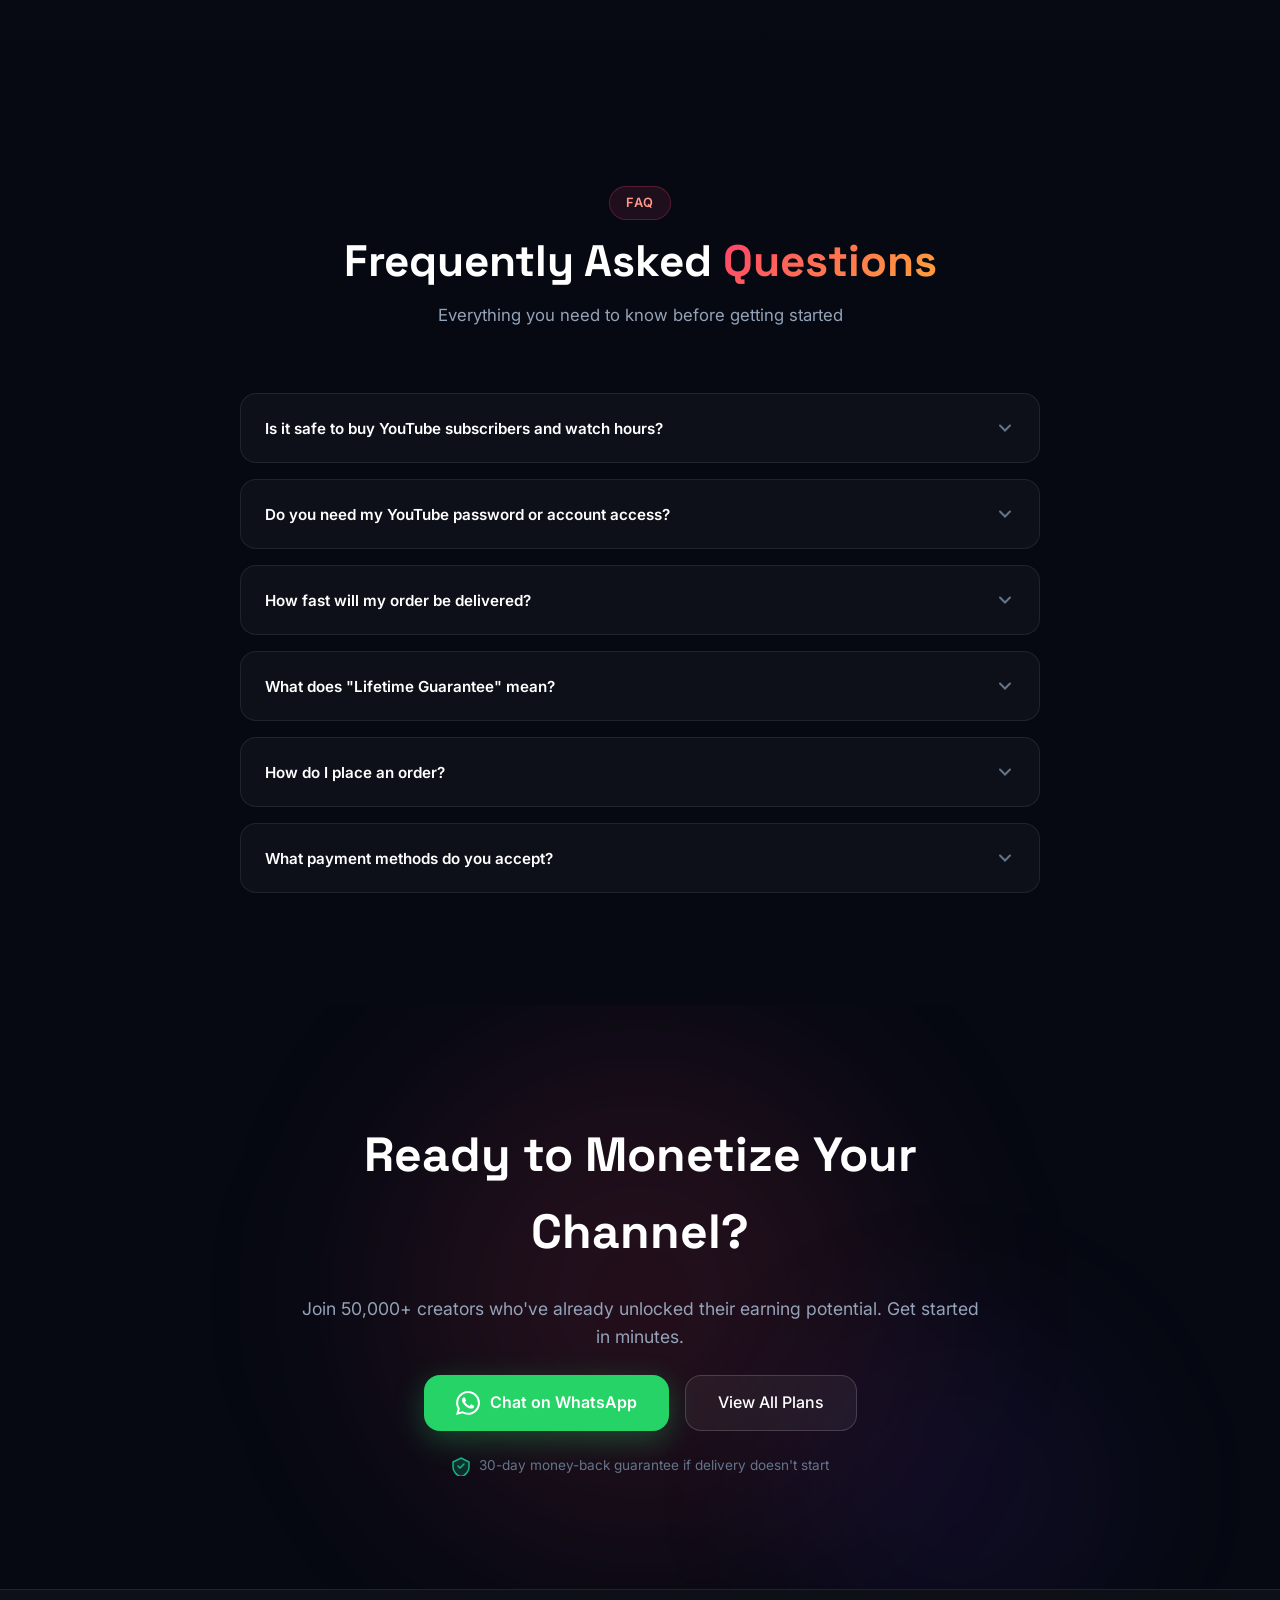
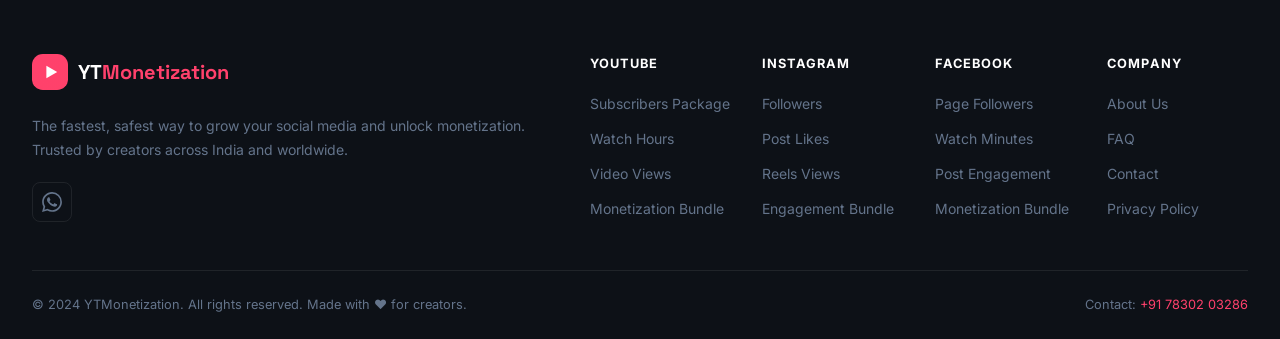
==== commit 9b522b8c: "fix: remove TEST plan from default fallback lists Co-Authored-By: Claude Sonnet 4.6 <noreply@anthrop" ====
--- a/index.html
+++ b/index.html
@@ -787,7 +787,6 @@
     const LS_KEY = 'ytm_plans_v1';
 
     const DEFAULT_PLANS = [
-      {id:'yt-test',       platform:'YouTube',   name:'TEST',                 price:1,    billing:'one-time payment',start:'5 Minutes', delivery:'Instant',   service:'Test Plan',                                        popular:false,features:['test','test']},
       {id:'yt-starter',    platform:'YouTube',   name:'YouTube Starter',      price:299,  billing:'one-time payment',start:'5 Minutes', delivery:'24 Hours',  service:'500 Subs + 1,000 Watch Hours + 5K Views',          popular:false,features:['500 Subscribers','1,000 Watch Hours','5,000 Video Views','Lifetime Guarantee','No Priority Support','No Monetization Bundle']},
       {id:'yt-growth',     platform:'YouTube',   name:'YouTube Growth',       price:799,  billing:'one-time payment',start:'5 Minutes', delivery:'48 Hours',  service:'1,000 Subs + 4,000 Watch Hours + 10K Views',       popular:true, features:['1,000 Subscribers','4,000 Watch Hours','10,000 Video Views','Lifetime Guarantee','Priority Support','No Monetization Bundle']},
       {id:'yt-pro',        platform:'YouTube',   name:'YouTube Pro Bundle',   price:1499, billing:'one-time payment',start:'10 Minutes',delivery:'72 Hours',  service:'2,000+ Subs + 4,000+ Watch Hours + 25K Views',     popular:false,features:['2,000+ Subscribers','4,000+ Watch Hours','25,000+ Video Views','Lifetime Guarantee','Priority Support','Full Monetization Bundle']},
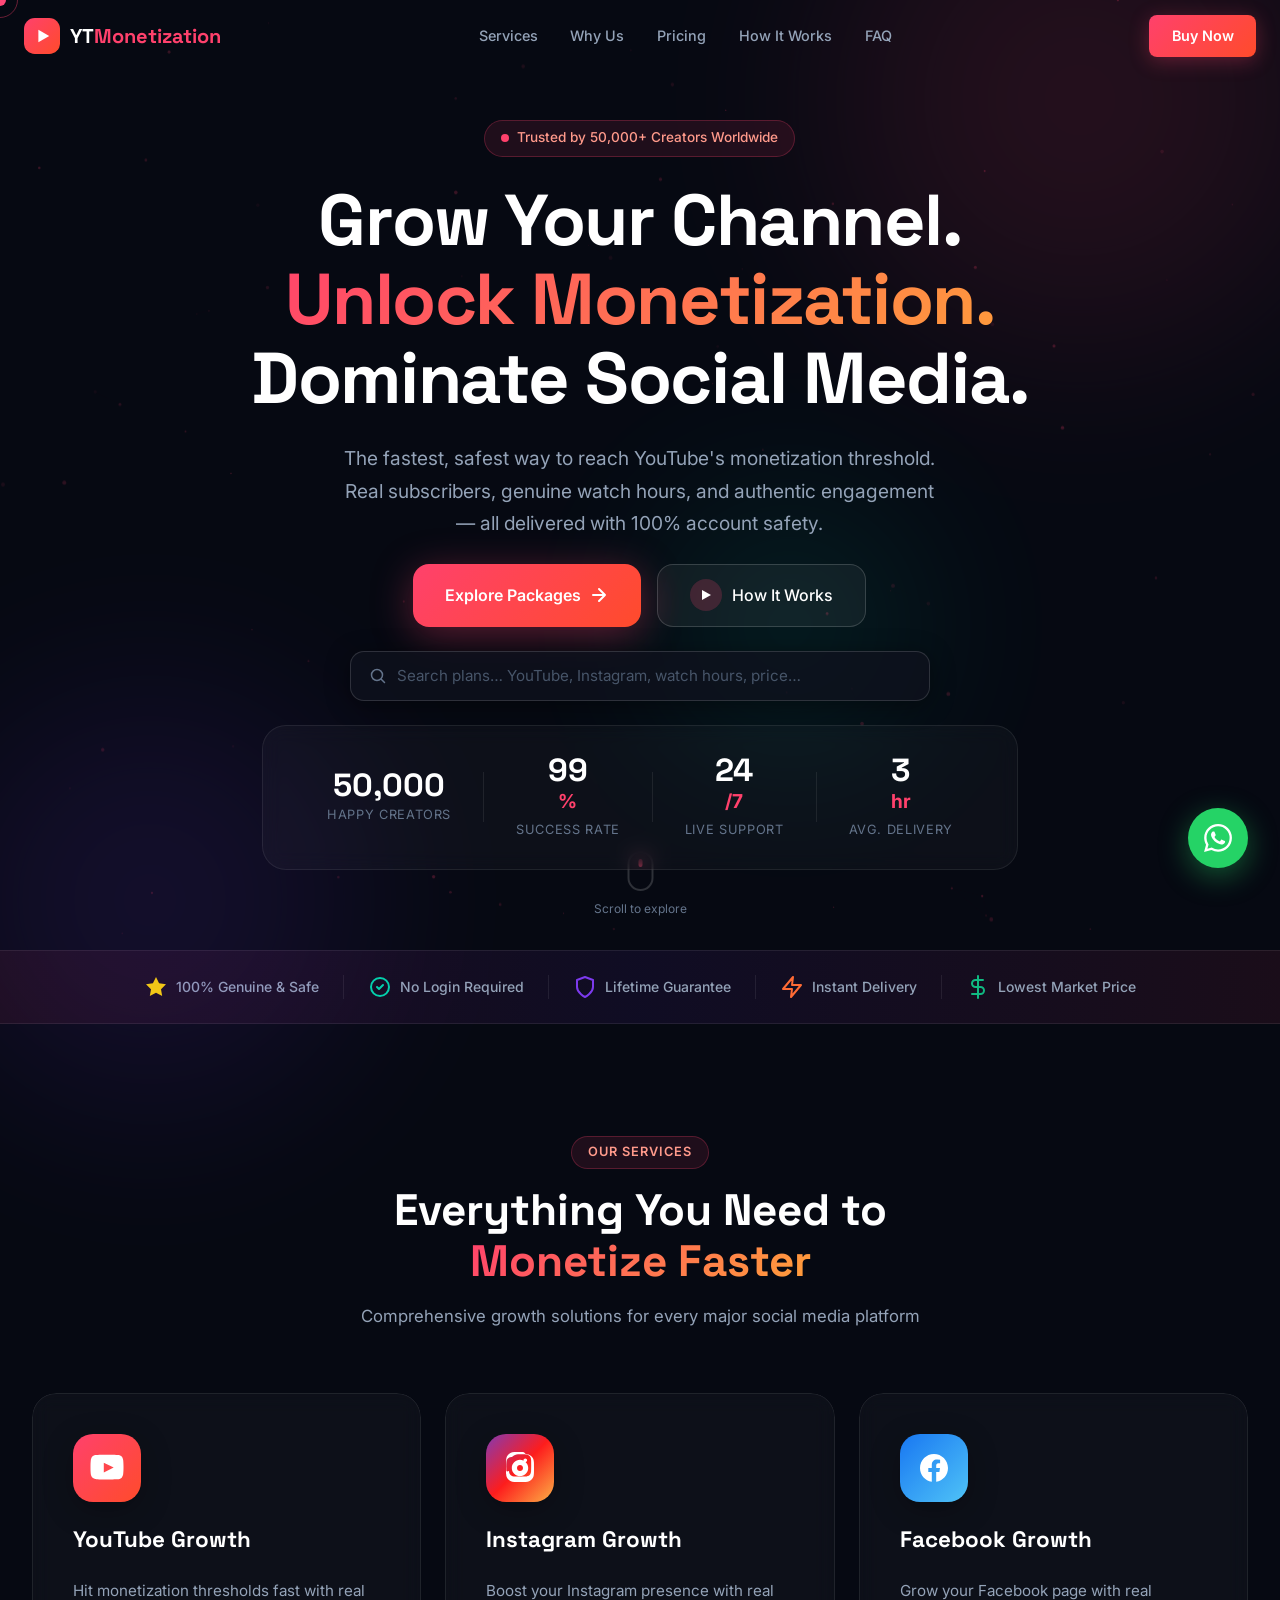
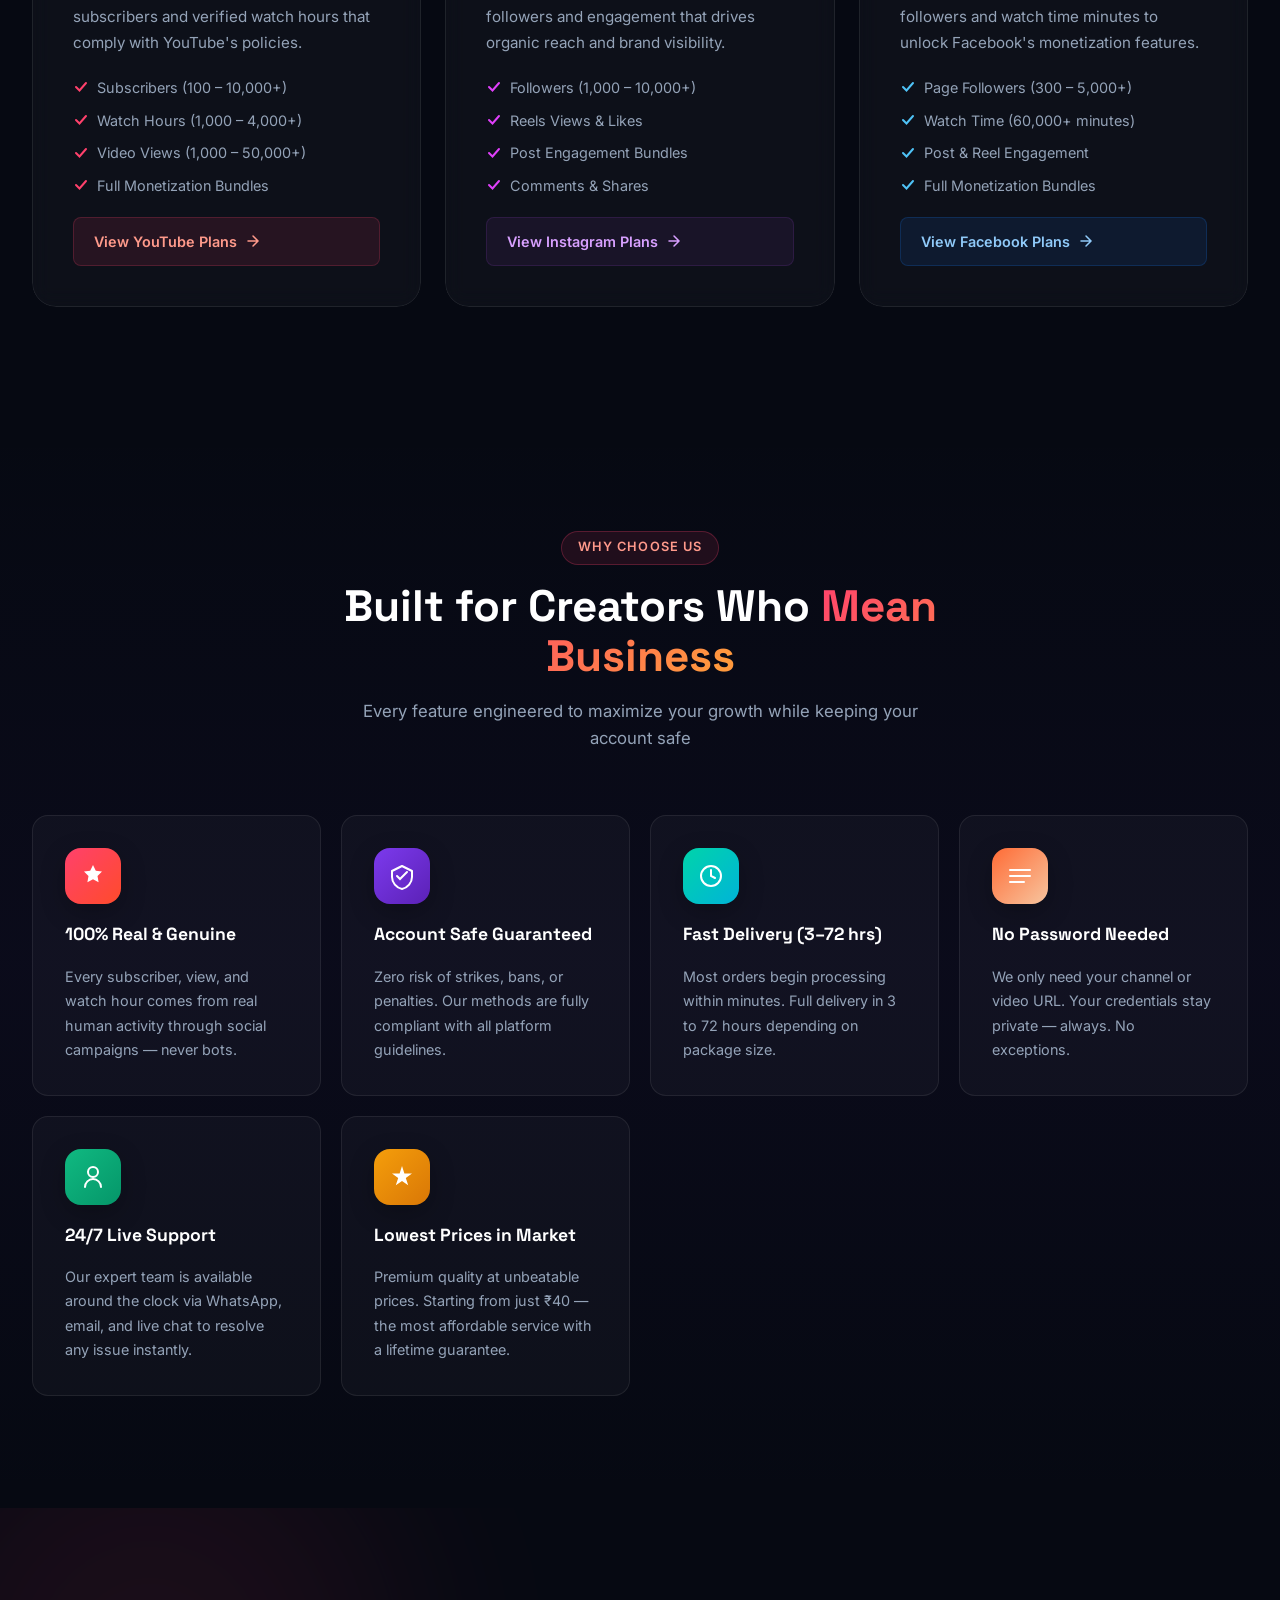
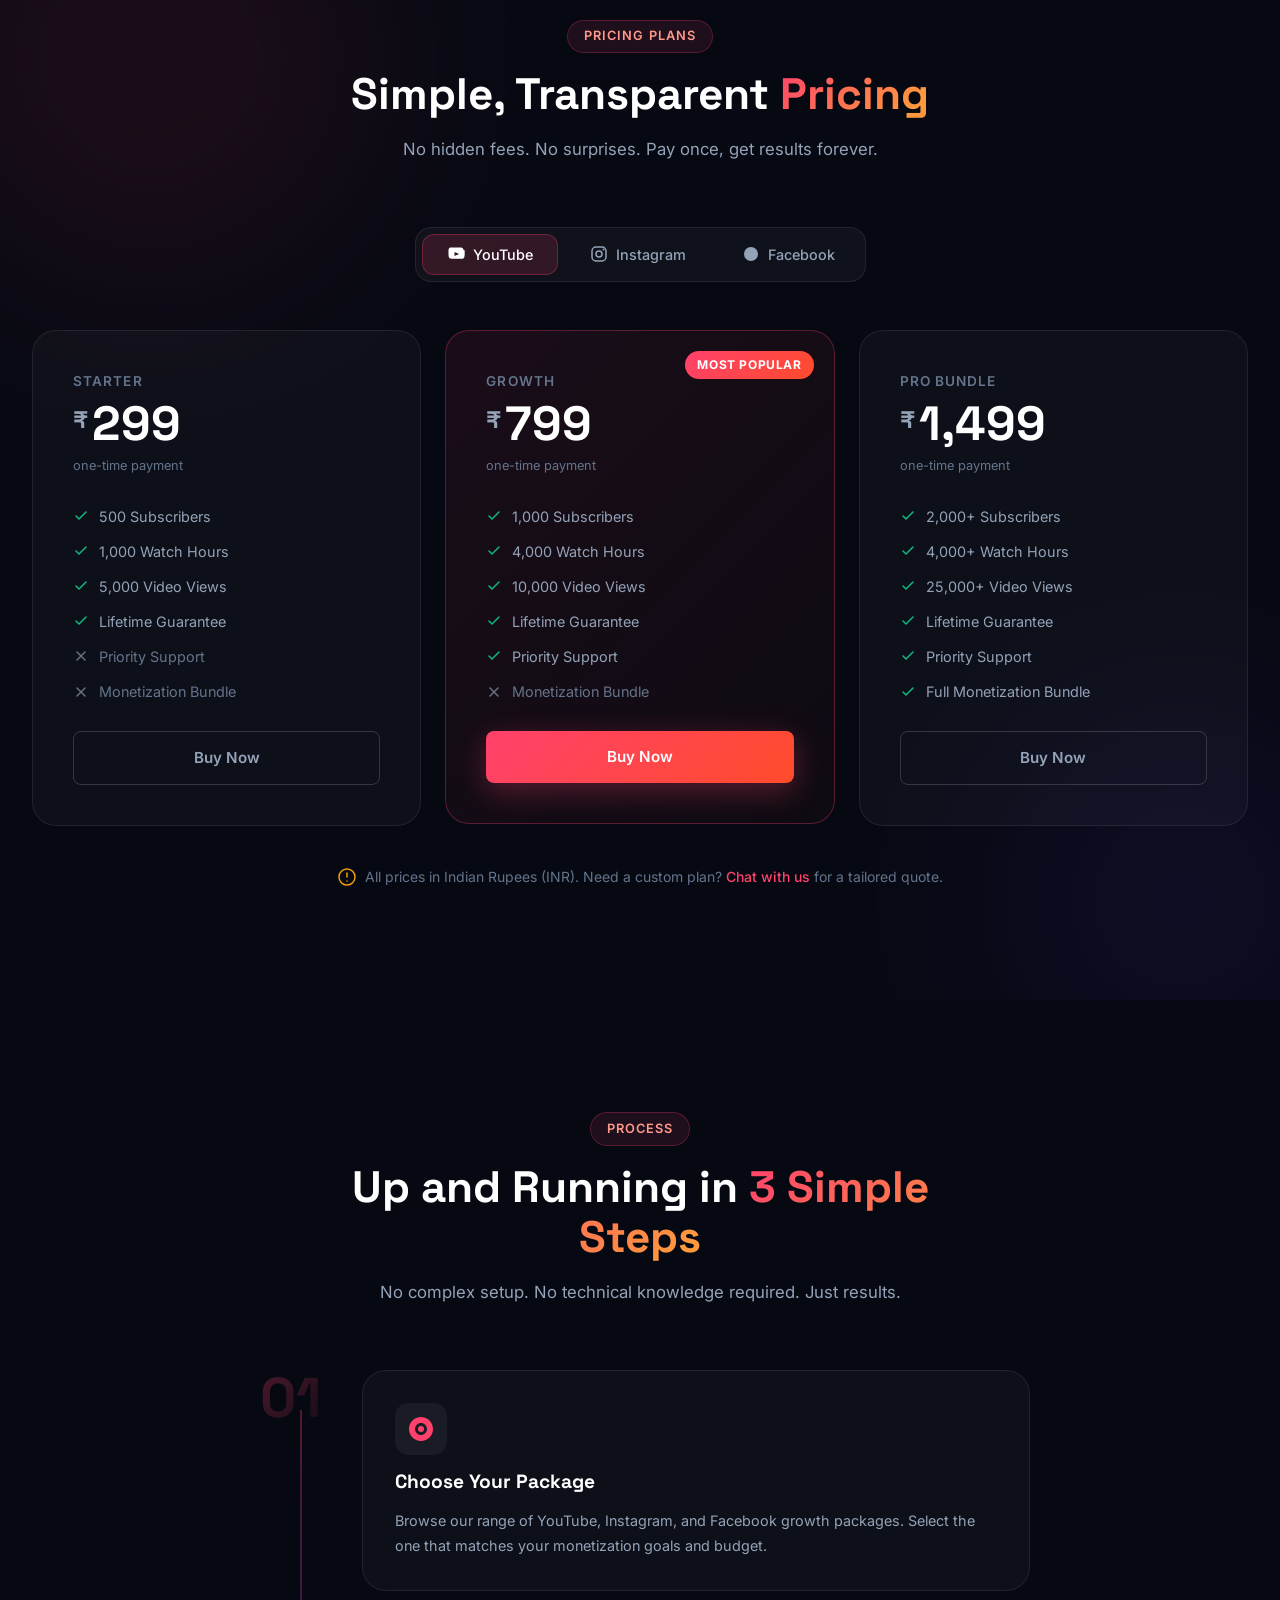
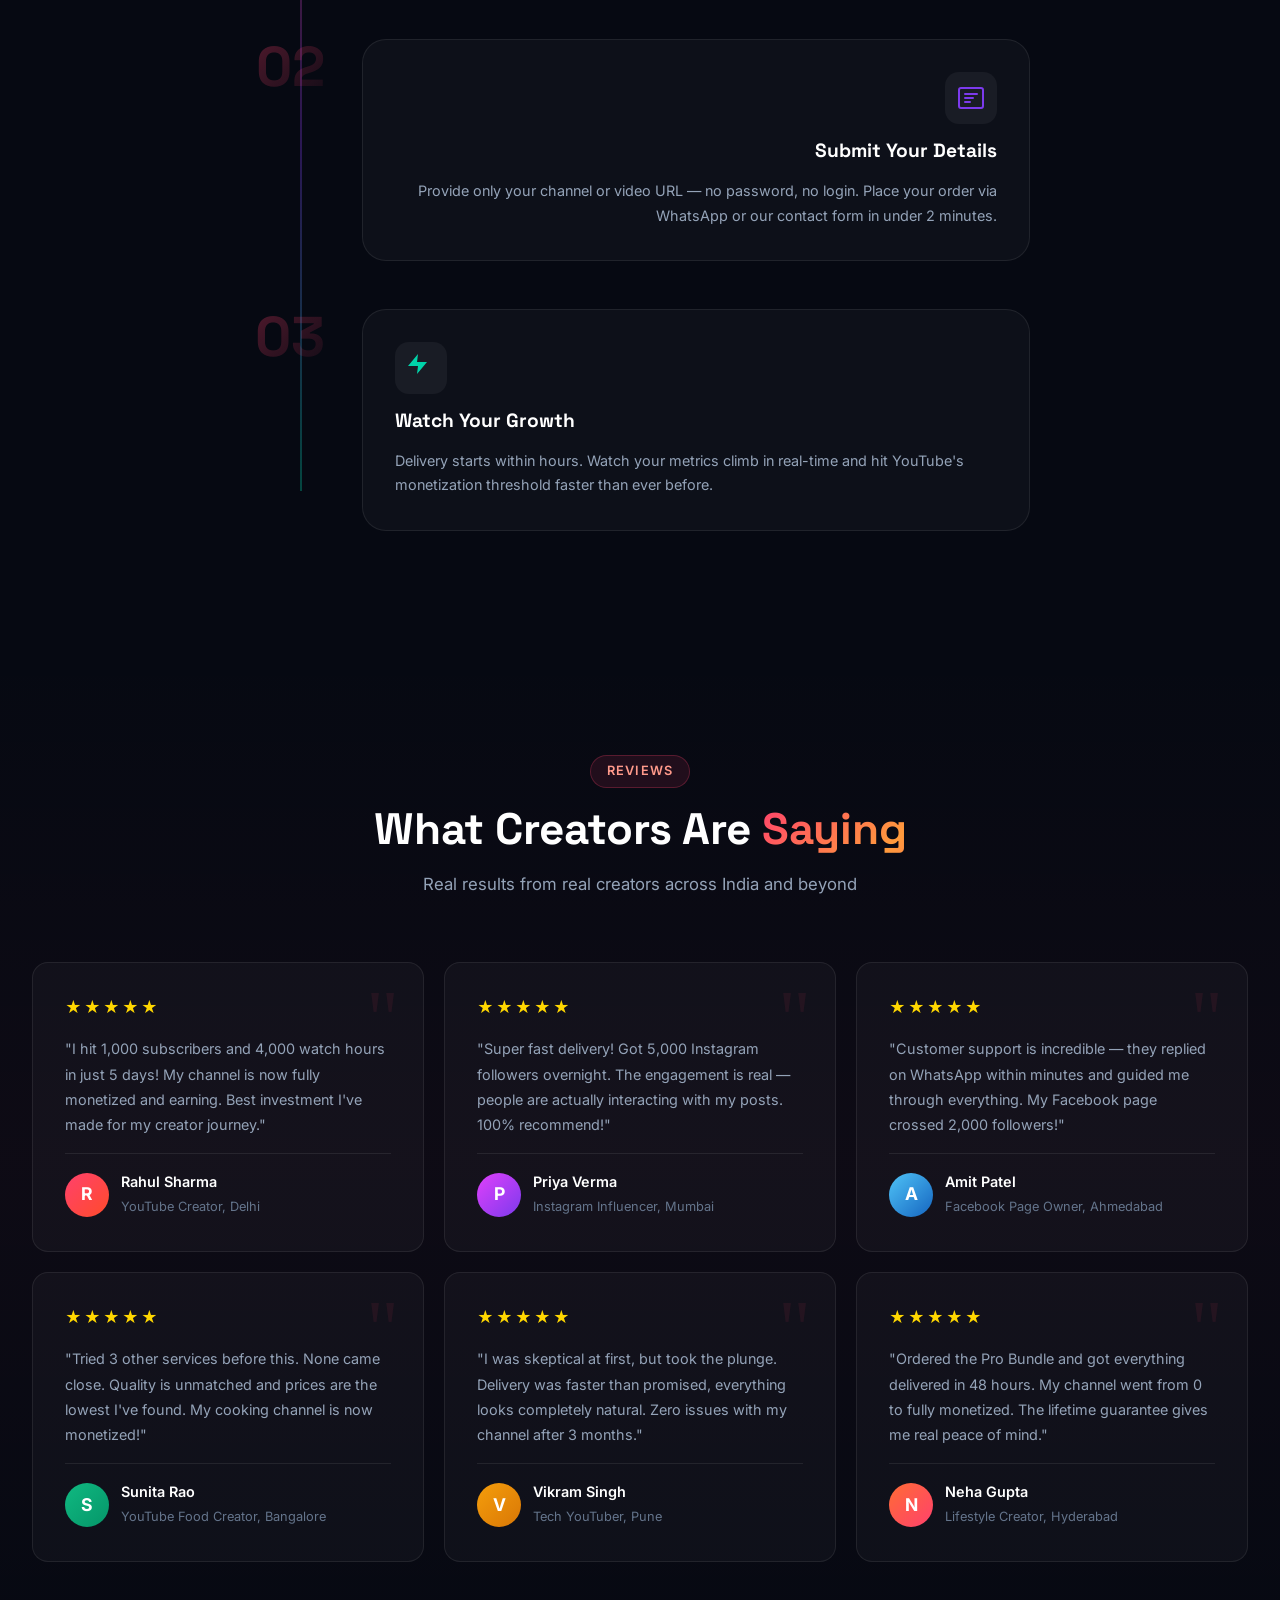
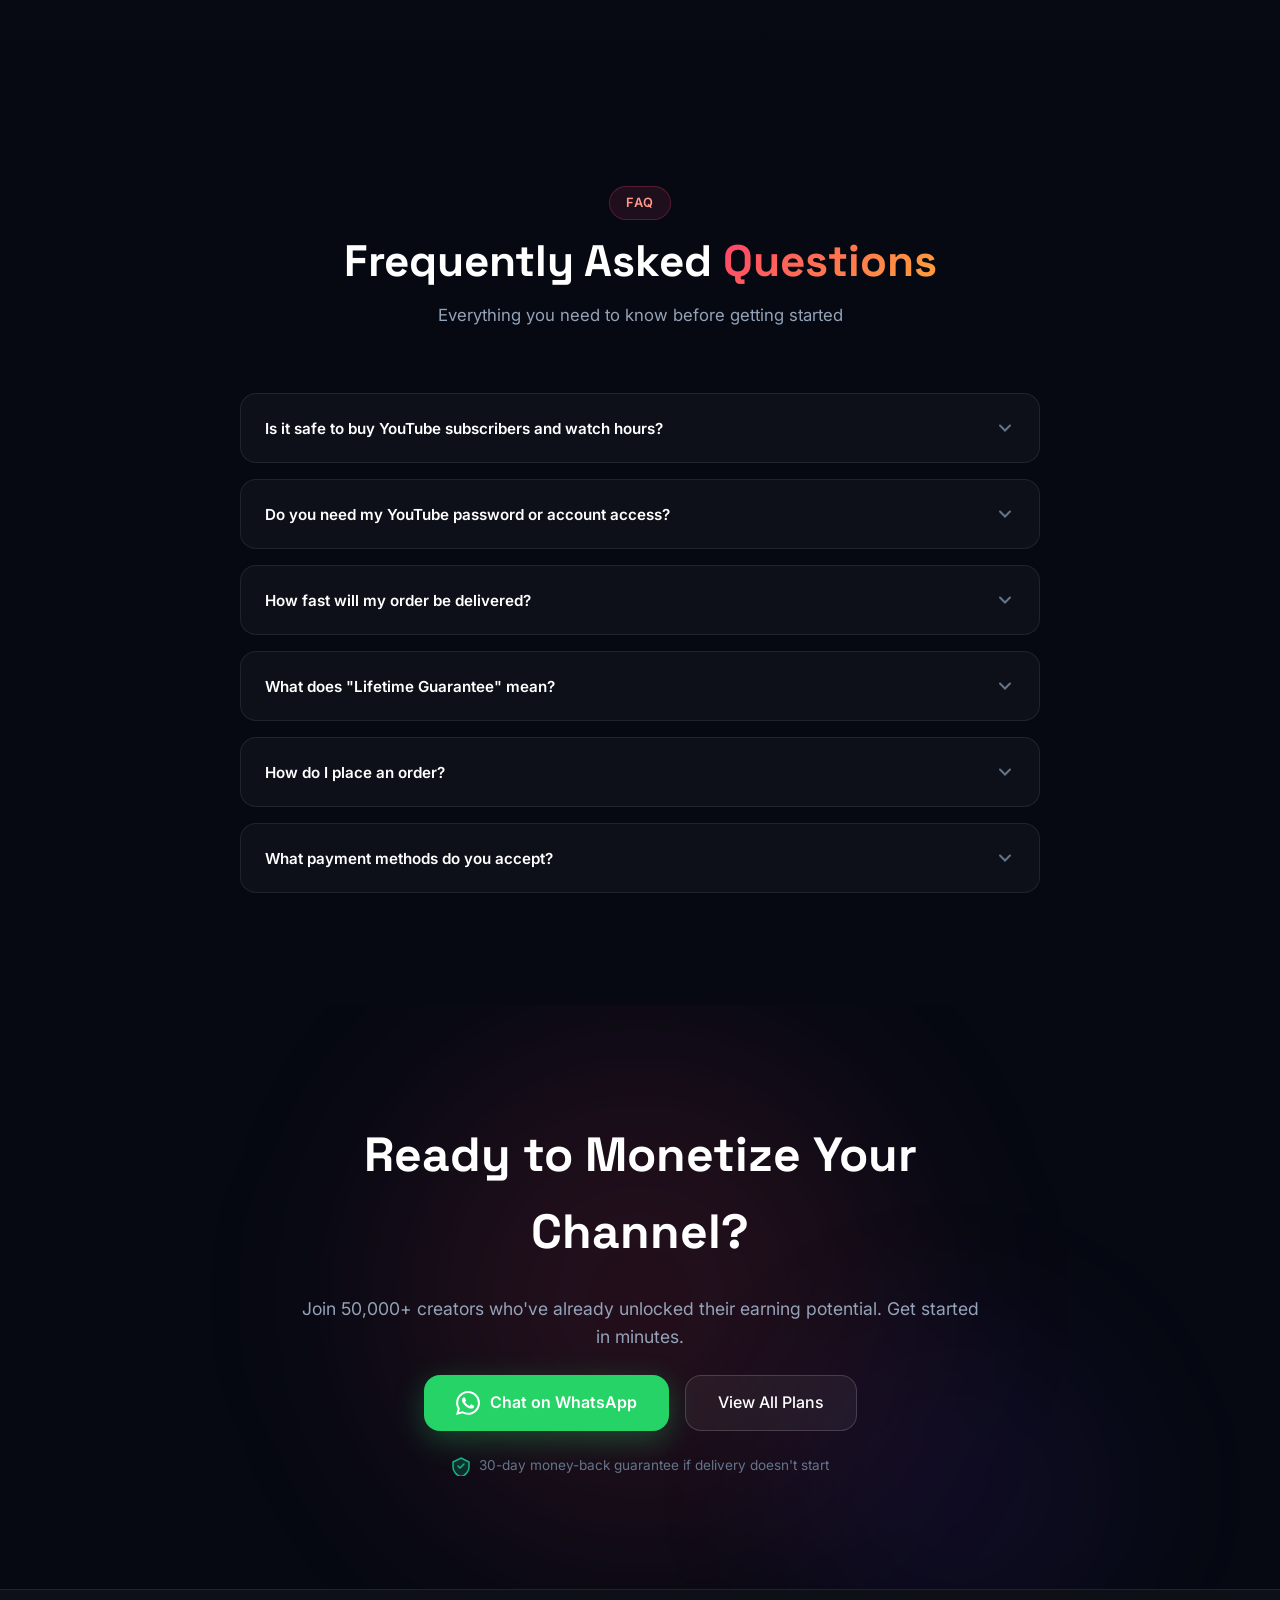
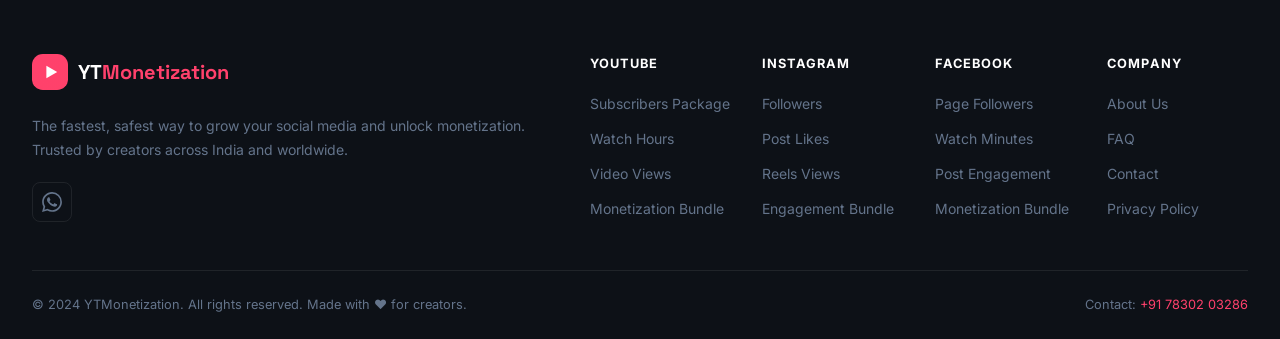
==== commit bc4a9838: "mobile pricing: 3 cards per row grid replacing carousel - Replace horizontal scroll carousel with 3-" ====
--- a/index.html
+++ b/index.html
@@ -914,14 +914,9 @@
         }, 50);
       });
 
-      // Show/hide hint and dots based on screen size
-      const updateVisibility = () => {
-        const mobile = isMobile();
-        dotsEl.style.display = mobile ? 'flex' : 'none';
-        if (hintEl) hintEl.style.display = mobile && cards.length > 1 ? 'flex' : 'none';
-      };
-      updateVisibility();
-      window.addEventListener('resize', updateVisibility);
+      // Hide dots and hints — mobile now uses 3-col grid, no carousel
+      dotsEl.style.display = 'none';
+      if (hintEl) hintEl.style.display = 'none';
     }
 
     function renderPricingSection() {
--- a/styles.css
+++ b/styles.css
@@ -1531,103 +1531,106 @@
   .hero-search-dropdown { max-height: 240px; }
 }
 
-/* ═══════════════ MOBILE PRICING CAROUSEL (iPhone + Android) ═══════════════ */
+/* ═══════════════ MOBILE PRICING GRID — 3 cards per row ═══════════════ */
 @media (max-width: 860px) {
   .pricing-grid {
-    display: flex !important;
-    flex-direction: row !important;
-    overflow-x: auto;
-    /* iOS Safari */
-    -webkit-overflow-scrolling: touch;
-    /* Both iOS & Android Chrome */
-    scroll-snap-type: x mandatory;
-    -webkit-scroll-snap-type: x mandatory;
-    gap: 1rem;
-    padding: 0.5rem 1.25rem 1.5rem;
-    /* hide scrollbar: Chrome/Safari/Android */
-    scrollbar-width: none;
-    -ms-overflow-style: none;
-    scroll-behavior: smooth;
-    margin-left: -0.5rem;
-    margin-right: -0.5rem;
-    /* prevent momentum scroll from triggering page scroll on Android */
-    overscroll-behavior-x: contain;
-  }
-  .pricing-grid::-webkit-scrollbar { display: none; }
+    display: grid !important;
+    grid-template-columns: repeat(3, 1fr) !important;
+    gap: 0.5rem;
+    padding: 0.5rem 0.25rem 1rem;
+  }
 
   .pricing-grid .price-card {
-    min-width: 80vw;
-    max-width: 80vw;
-    scroll-snap-align: center;
-    -webkit-scroll-snap-align: center;
-    flex-shrink: 0;
+    padding: 0.9rem 0.45rem;
+    gap: 0.65rem;
+    border-radius: 12px;
     transform: none !important;
-    /* smooth tap on Android */
     -webkit-tap-highlight-color: transparent;
-    touch-action: pan-x;
+    overflow: hidden;
+    min-width: 0; /* prevent grid blowout */
+    word-break: break-word;
   }
   .pricing-grid .price-card-featured {
     transform: none !important;
     border-color: rgba(255,65,108,0.45);
-    box-shadow: 0 0 30px rgba(255,65,108,0.15);
-  }
-
-  /* swipe hint arrow */
-  .carousel-hint {
-    display: flex;
-    align-items: center;
-    justify-content: center;
-    gap: 6px;
-    font-size: 0.75rem;
-    color: var(--text-muted);
-    margin-top: 0.25rem;
-    letter-spacing: 0.03em;
-    animation: hintPulse 2s ease-in-out infinite;
-    -webkit-animation: hintPulse 2s ease-in-out infinite;
-  }
-  .carousel-hint svg { flex-shrink: 0; }
-  @keyframes hintPulse {
-    0%,100% { opacity: 0.5; transform: translateX(0); }
-    50%      { opacity: 1;   transform: translateX(4px); }
-  }
-  @-webkit-keyframes hintPulse {
-    0%,100% { opacity: 0.5; -webkit-transform: translateX(0); }
-    50%      { opacity: 1;   -webkit-transform: translateX(4px); }
-  }
-
-  /* dot indicators */
-  .carousel-dots {
-    display: flex;
-    justify-content: center;
-    gap: 7px;
-    margin-top: 1.25rem;
-  }
-  .carousel-dot {
-    width: 7px; height: 7px;
-    border-radius: 50%;
-    background: rgba(255,255,255,0.18);
-    border: none; cursor: pointer; padding: 0;
-    transition: all 0.3s ease;
-    /* Android tap area */
-    min-width: 20px; min-height: 20px;
-    display: flex; align-items: center; justify-content: center;
-  }
-  .carousel-dot::after {
-    content: '';
-    width: 7px; height: 7px;
-    border-radius: 50%;
-    background: rgba(255,255,255,0.18);
-    transition: all 0.3s ease;
-    display: block;
-  }
-  .carousel-dot.active::after {
-    width: 22px;
-    border-radius: 4px;
-    background: linear-gradient(135deg, #FF416C, #FF4B2B);
-  }
-
-  /* carousel wrapper */
+    box-shadow: 0 0 20px rgba(255,65,108,0.12);
+  }
+
+  /* ── Compact typography for 3-col mobile ── */
+
+  /* Plan name tag */
+  .pricing-grid .price-card .price-tag {
+    font-size: 0.55rem !important;
+    letter-spacing: 0.04em;
+  }
+
+  /* Price amount — must not wrap */
+  .pricing-grid .price-card .price-amount {
+    font-size: 1.15rem !important;
+    line-height: 1.1;
+    white-space: nowrap !important;
+  }
+  .pricing-grid .price-card .price-amount .currency {
+    font-size: 0.55rem !important;
+  }
+
+  /* Period text */
+  .pricing-grid .price-card .price-period {
+    font-size: 0.5rem !important;
+  }
+
+  /* Features list */
+  .pricing-grid .price-card .price-features {
+    font-size: 0.58rem !important;
+    gap: 0.2rem !important;
+    line-height: 1.25;
+  }
+  .pricing-grid .price-card .price-features li {
+    font-size: 0.58rem !important;
+    gap: 0.2rem;
+  }
+  .pricing-grid .price-card .price-features li svg {
+    width: 10px !important;
+    height: 10px !important;
+    min-width: 10px;
+    flex-shrink: 0;
+  }
+
+  /* Buy button */
+  .pricing-grid .price-card .price-btn {
+    padding: 0.45rem 0.3rem !important;
+    font-size: 0.6rem !important;
+    border-radius: 8px;
+  }
+
+  /* Hide carousel UI — no longer needed */
+  .carousel-hint, .carousel-dots { display: none !important; }
   .carousel-wrap { position: relative; }
+}
+
+/* Even smaller phones (≤390px) — tighter spacing */
+@media (max-width: 390px) {
+  .pricing-grid {
+    gap: 0.35rem;
+    padding: 0.4rem 0.15rem 0.8rem;
+  }
+  .pricing-grid .price-card {
+    padding: 0.75rem 0.35rem;
+    gap: 0.5rem;
+  }
+  .pricing-grid .price-card .price-tag {
+    font-size: 0.5rem !important;
+  }
+  .pricing-grid .price-card .price-amount {
+    font-size: 1rem !important;
+  }
+  .pricing-grid .price-card .price-features li {
+    font-size: 0.52rem !important;
+  }
+  .pricing-grid .price-card .price-btn {
+    padding: 0.4rem 0.25rem !important;
+    font-size: 0.55rem !important;
+  }
 }
 
 /* Hide hint & dots on desktop */
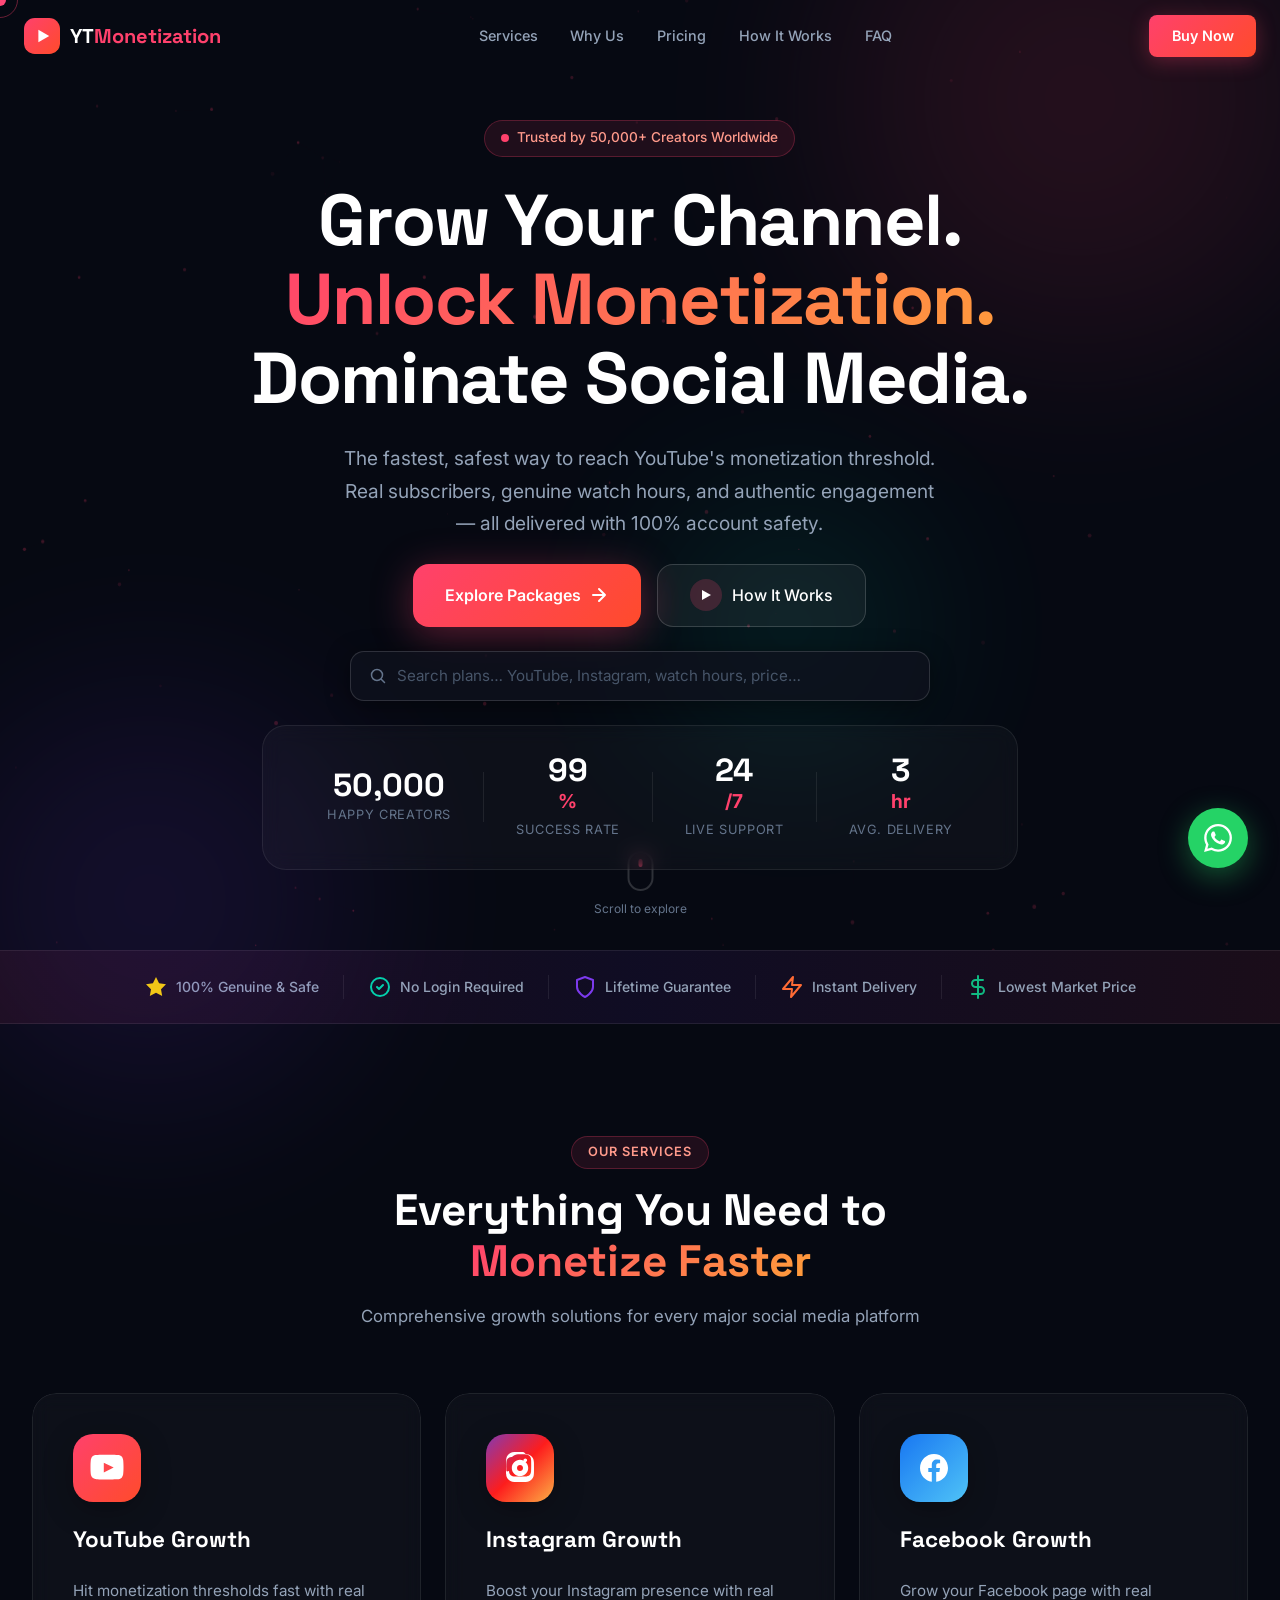
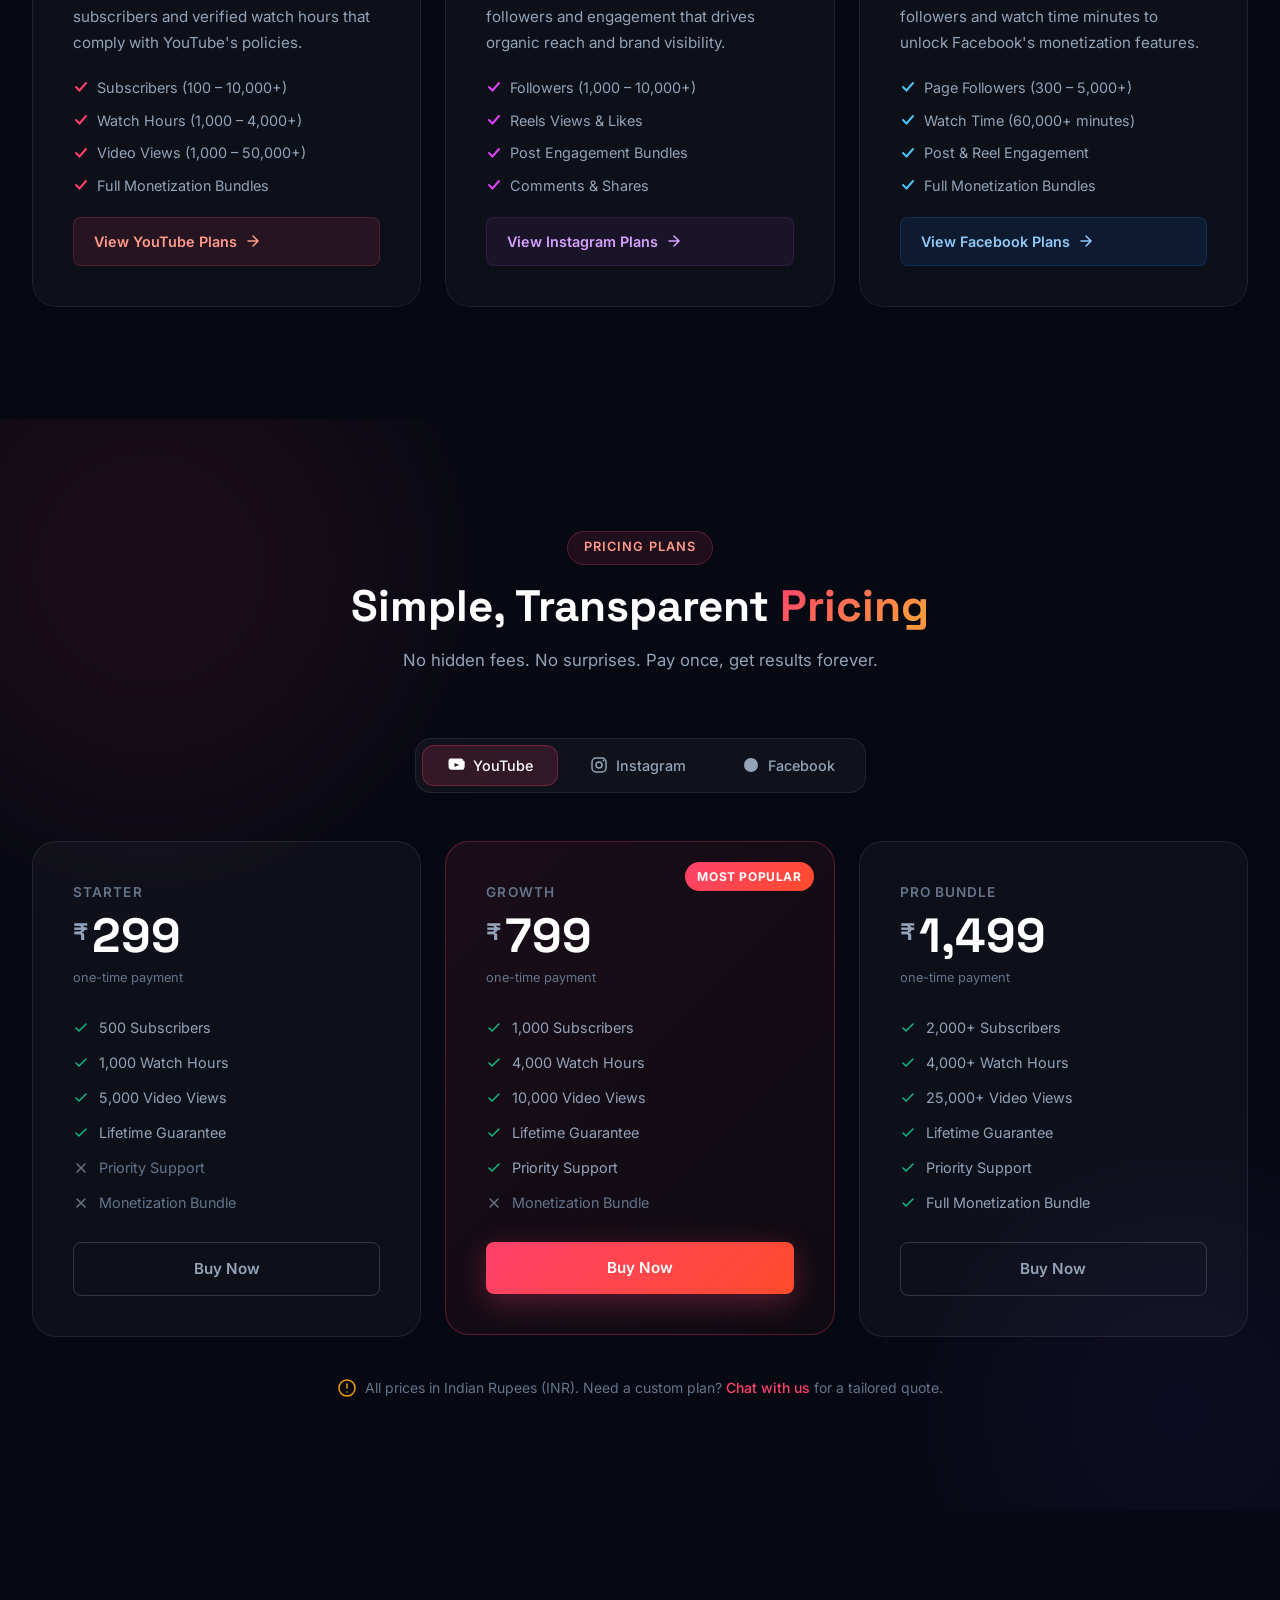
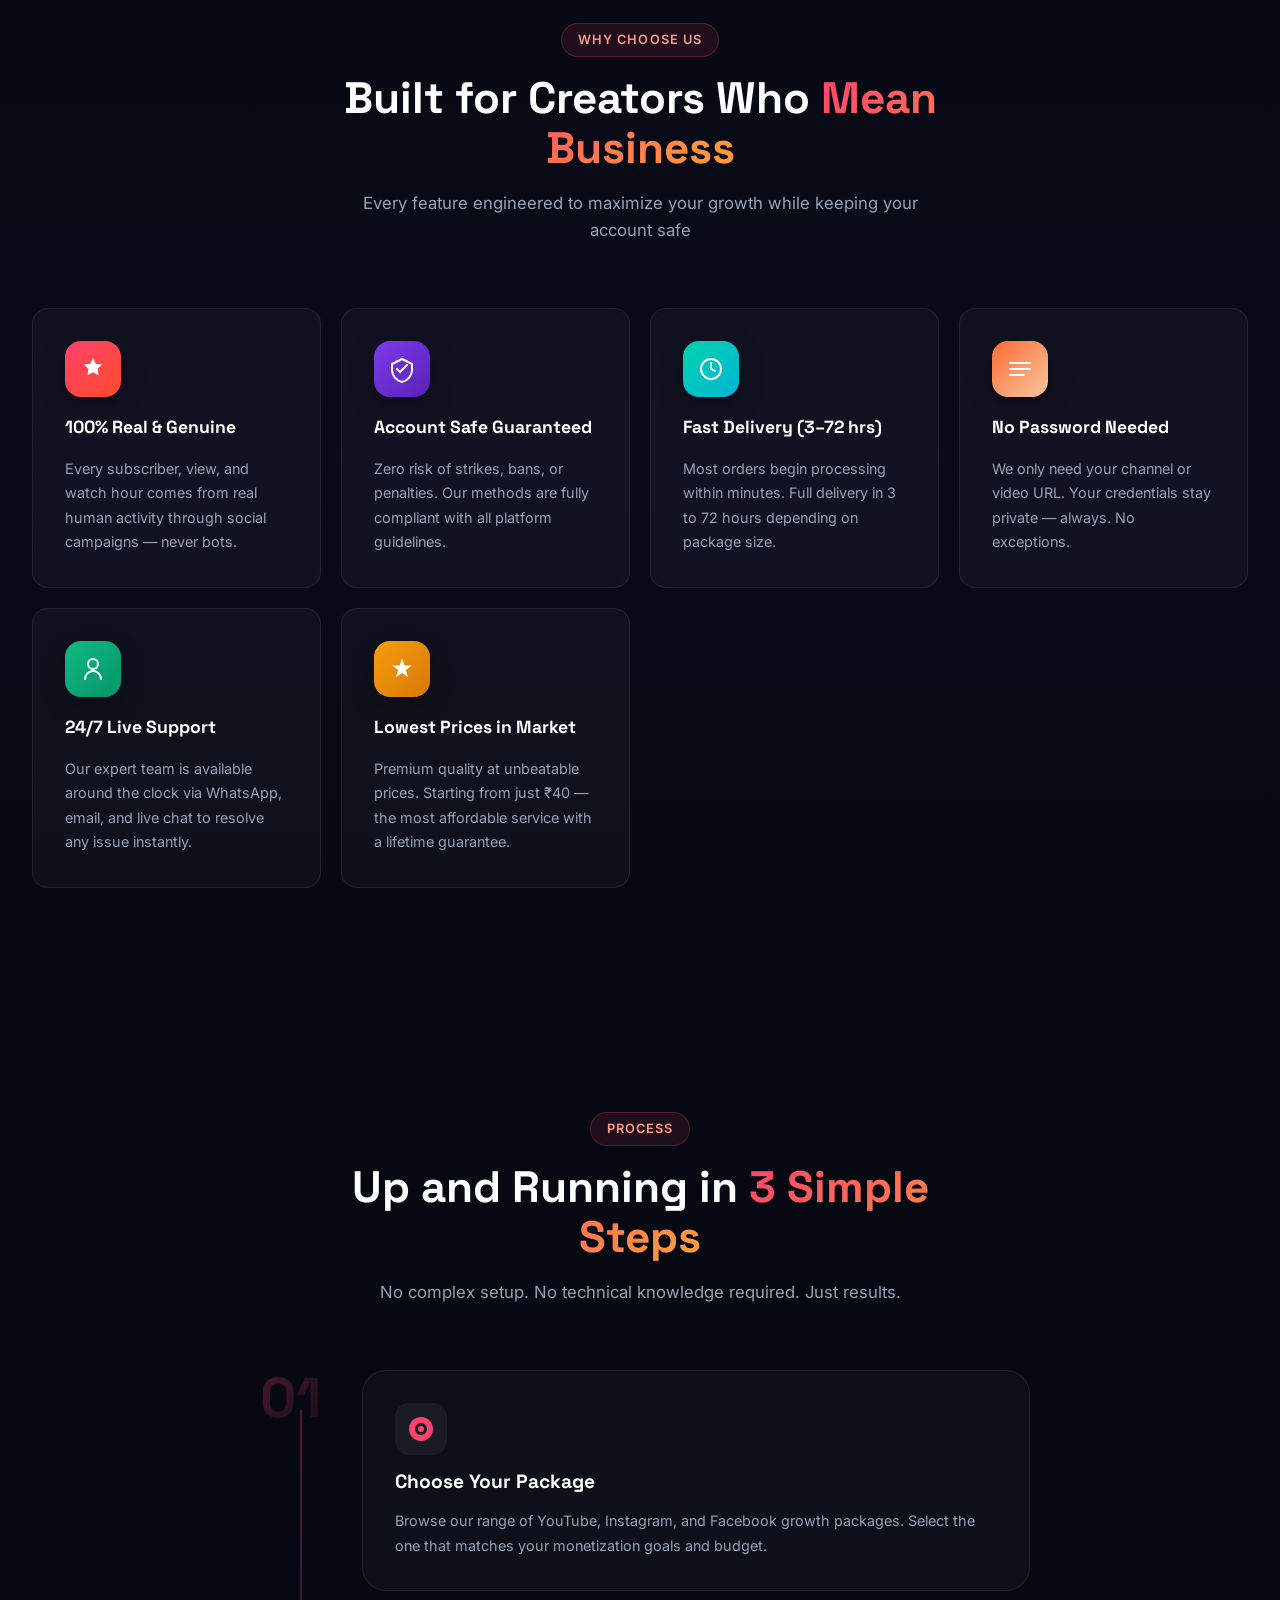
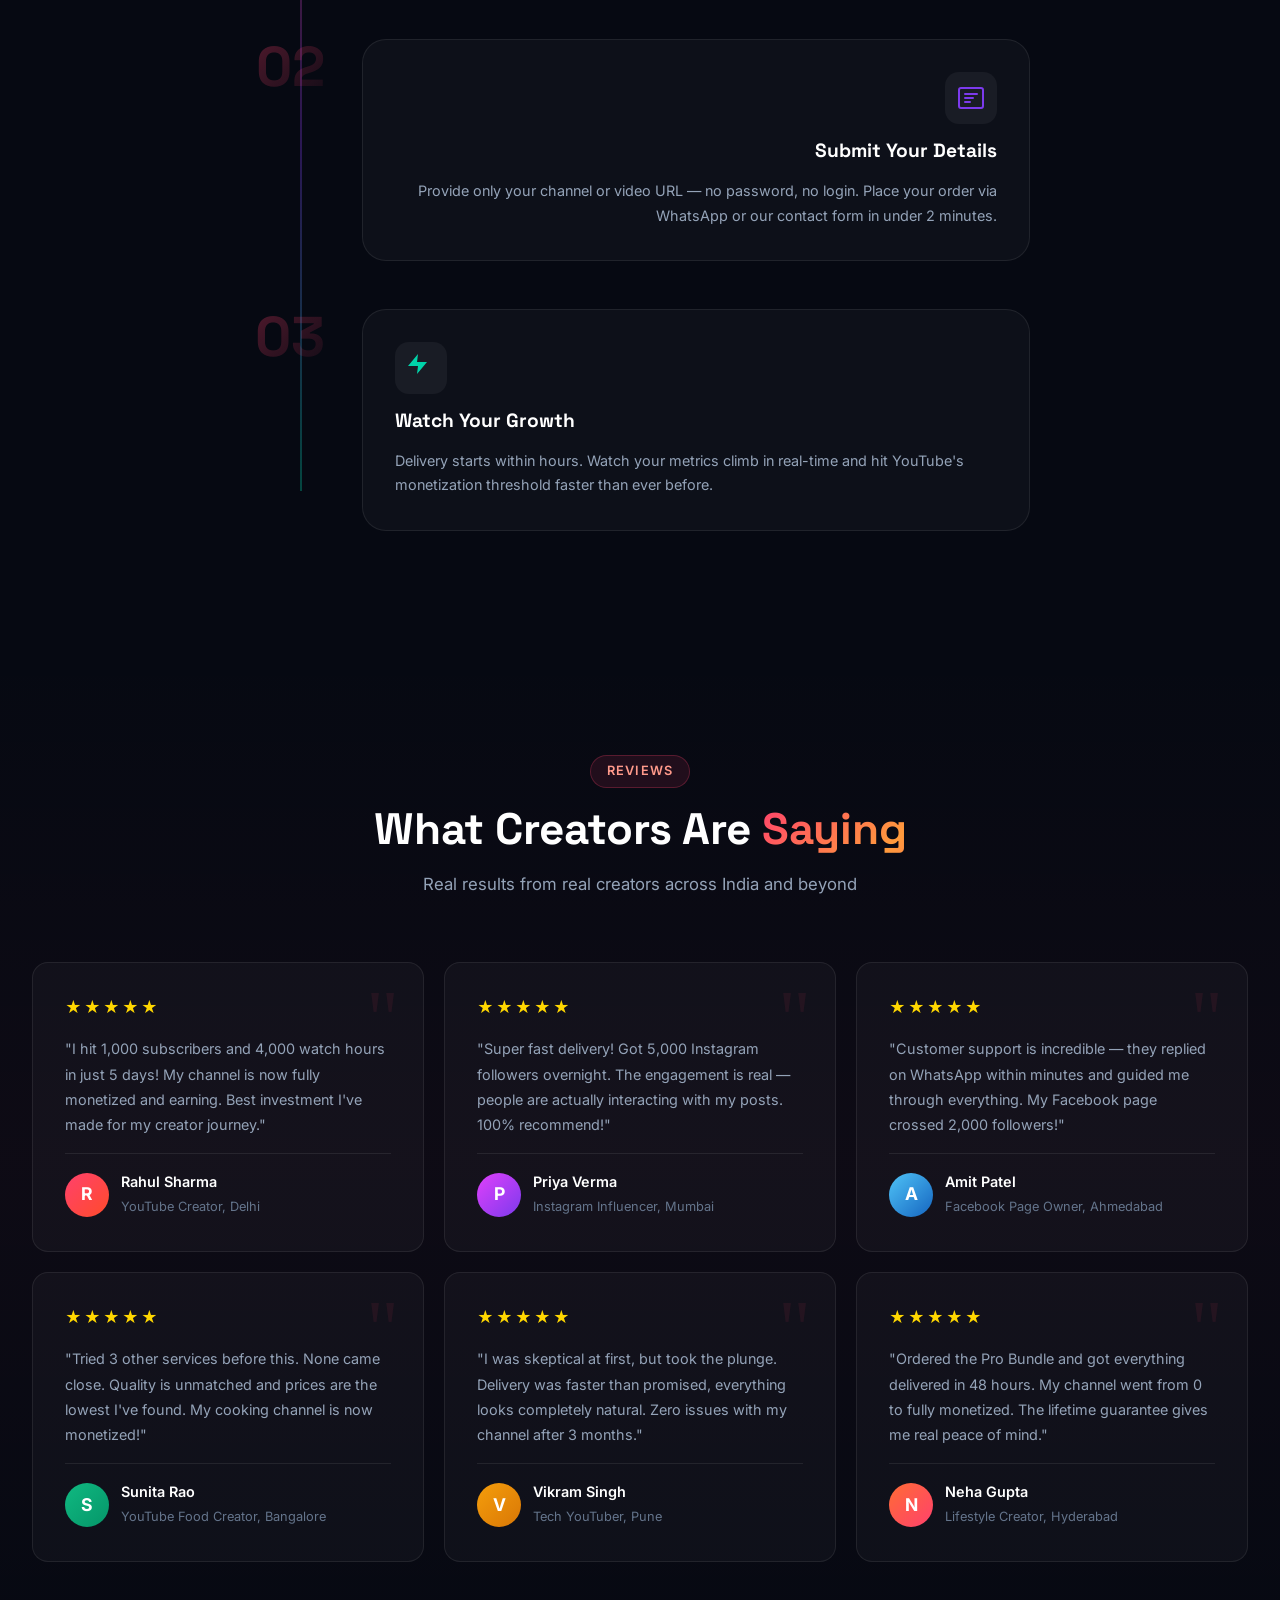
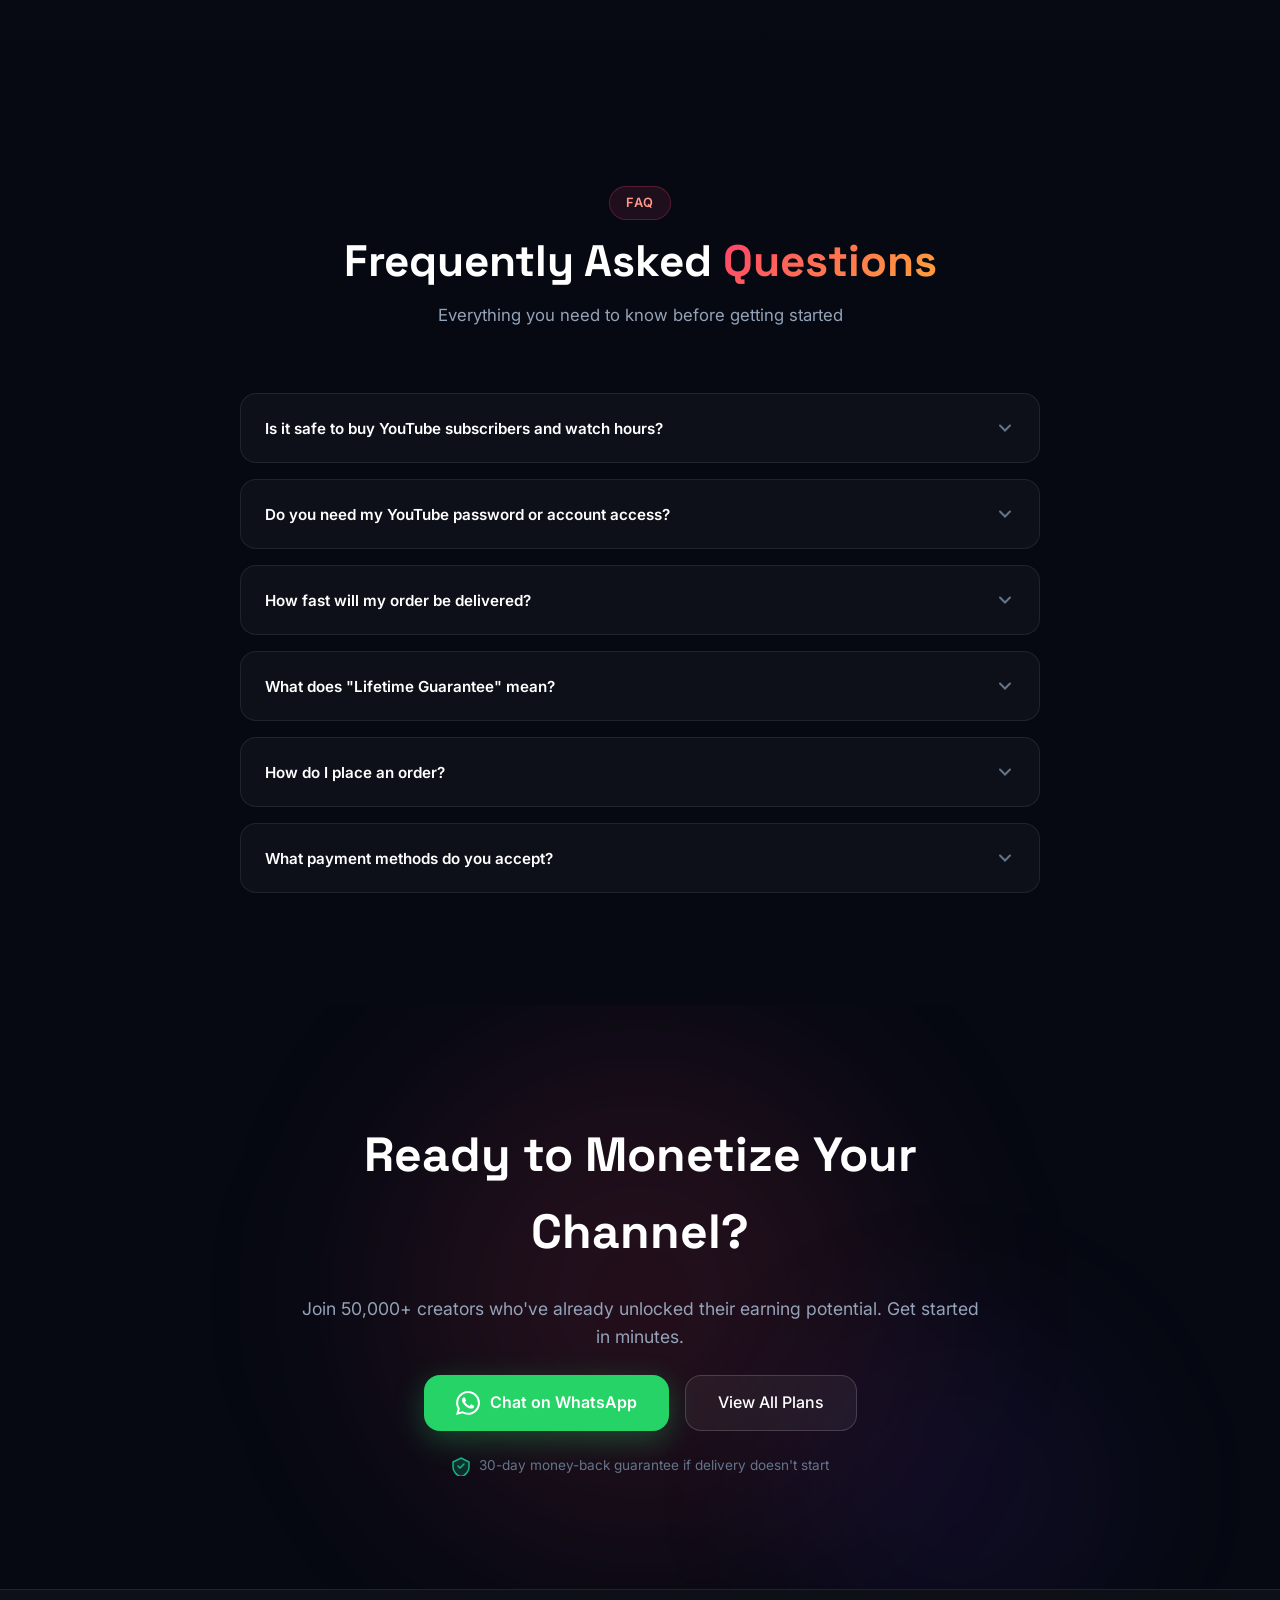
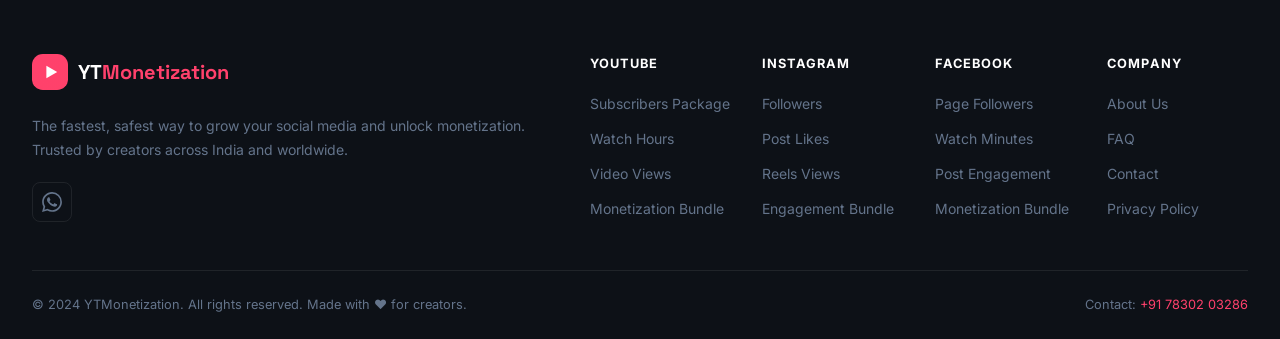
==== commit 3be1c557: "move Why Choose Us between Pricing and Process sections - Relocated .features section from before Pr" ====
--- a/index.html
+++ b/index.html
@@ -305,80 +305,6 @@
   </section>
 
   <!-- ═══════════════ FEATURES ═══════════════ -->
-  <section class="features" id="features">
-    <div class="section-container">
-      <div class="section-header">
-        <div class="section-badge">Why Choose Us</div>
-        <h2 class="section-title">Built for Creators Who <span class="gradient-text">Mean Business</span></h2>
-        <p class="section-subtitle">Every feature engineered to maximize your growth while keeping your account safe</p>
-      </div>
-
-      <div class="features-grid">
-        <div class="feature-card" data-aos="fade-up">
-          <div class="feature-icon" style="background: linear-gradient(135deg, #FF416C, #FF4B2B);">
-            <svg width="28" height="28" viewBox="0 0 28 28" fill="none">
-              <path d="M14 3l2.8 5.7 6.2.9-4.5 4.4 1.1 6.2L14 17.3l-5.6 2.9 1.1-6.2-4.5-4.4 6.2-.9L14 3z" fill="white"/>
-            </svg>
-          </div>
-          <h4>100% Real & Genuine</h4>
-          <p>Every subscriber, view, and watch hour comes from real human activity through social campaigns — never bots.</p>
-        </div>
-
-        <div class="feature-card" data-aos="fade-up" data-aos-delay="50">
-          <div class="feature-icon" style="background: linear-gradient(135deg, #7C3AED, #5B21B6);">
-            <svg width="28" height="28" viewBox="0 0 28 28" fill="none">
-              <path d="M14 4l10 5v6c0 5.5-4.3 10.7-10 12C8.3 25.7 4 20.5 4 15V9l10-5z" stroke="white" stroke-width="2" stroke-linejoin="round"/>
-              <path d="M9 14l3 3 7-7" stroke="white" stroke-width="2" stroke-linecap="round"/>
-            </svg>
-          </div>
-          <h4>Account Safe Guaranteed</h4>
-          <p>Zero risk of strikes, bans, or penalties. Our methods are fully compliant with all platform guidelines.</p>
-        </div>
-
-        <div class="feature-card" data-aos="fade-up" data-aos-delay="100">
-          <div class="feature-icon" style="background: linear-gradient(135deg, #00D4AA, #00B4D8);">
-            <svg width="28" height="28" viewBox="0 0 28 28" fill="none">
-              <circle cx="14" cy="14" r="10" stroke="white" stroke-width="2"/>
-              <path d="M14 8v6l4 2" stroke="white" stroke-width="2" stroke-linecap="round"/>
-            </svg>
-          </div>
-          <h4>Fast Delivery (3–72 hrs)</h4>
-          <p>Most orders begin processing within minutes. Full delivery in 3 to 72 hours depending on package size.</p>
-        </div>
-
-        <div class="feature-card" data-aos="fade-up" data-aos-delay="150">
-          <div class="feature-icon" style="background: linear-gradient(135deg, #FF6B35, #F7C59F);">
-            <svg width="28" height="28" viewBox="0 0 28 28" fill="none">
-              <path d="M4 14h20M4 8h20M4 20h14" stroke="white" stroke-width="2" stroke-linecap="round"/>
-            </svg>
-          </div>
-          <h4>No Password Needed</h4>
-          <p>We only need your channel or video URL. Your credentials stay private — always. No exceptions.</p>
-        </div>
-
-        <div class="feature-card" data-aos="fade-up" data-aos-delay="200">
-          <div class="feature-icon" style="background: linear-gradient(135deg, #10B981, #059669);">
-            <svg width="28" height="28" viewBox="0 0 28 28" fill="none">
-              <path d="M14 4c2.8 0 5 2.2 5 5 0 2.8-2.2 5-5 5s-5-2.2-5-5c0-2.8 2.2-5 5-5zM6 24c0-4.4 3.6-8 8-8s8 3.6 8 8" stroke="white" stroke-width="2" stroke-linecap="round"/>
-            </svg>
-          </div>
-          <h4>24/7 Live Support</h4>
-          <p>Our expert team is available around the clock via WhatsApp, email, and live chat to resolve any issue instantly.</p>
-        </div>
-
-        <div class="feature-card" data-aos="fade-up" data-aos-delay="250">
-          <div class="feature-icon" style="background: linear-gradient(135deg, #F59E0B, #D97706);">
-            <svg width="28" height="28" viewBox="0 0 28 28" fill="none">
-              <path d="M14 3l2.4 7.4H24l-6.2 4.5 2.4 7.4L14 18l-6.2 4.3 2.4-7.4L4 10.4h7.6L14 3z" fill="white"/>
-            </svg>
-          </div>
-          <h4>Lowest Prices in Market</h4>
-          <p>Premium quality at unbeatable prices. Starting from just ₹40 — the most affordable service with a lifetime guarantee.</p>
-        </div>
-      </div>
-    </div>
-  </section>
-
   <!-- ═══════════════ PRICING ═══════════════ -->
   <section class="pricing" id="pricing">
     <div class="pricing-bg">
@@ -437,6 +363,81 @@
       <div class="pricing-note">
         <svg width="20" height="20" viewBox="0 0 20 20" fill="none"><path d="M10 2a8 8 0 100 16A8 8 0 0010 2zm0 4v4m0 4h.01" stroke="#F59E0B" stroke-width="1.5" stroke-linecap="round"/></svg>
         <span>All prices in Indian Rupees (INR). Need a custom plan? <a href="https://wa.me/917830203286" target="_blank">Chat with us</a> for a tailored quote.</span>
+      </div>
+    </div>
+  </section>
+
+  <!-- ═══════════════ WHY CHOOSE US ═══════════════ -->
+  <section class="features" id="features">
+    <div class="section-container">
+      <div class="section-header">
+        <div class="section-badge">Why Choose Us</div>
+        <h2 class="section-title">Built for Creators Who <span class="gradient-text">Mean Business</span></h2>
+        <p class="section-subtitle">Every feature engineered to maximize your growth while keeping your account safe</p>
+      </div>
+
+      <div class="features-grid">
+        <div class="feature-card" data-aos="fade-up">
+          <div class="feature-icon" style="background: linear-gradient(135deg, #FF416C, #FF4B2B);">
+            <svg width="28" height="28" viewBox="0 0 28 28" fill="none">
+              <path d="M14 3l2.8 5.7 6.2.9-4.5 4.4 1.1 6.2L14 17.3l-5.6 2.9 1.1-6.2-4.5-4.4 6.2-.9L14 3z" fill="white"/>
+            </svg>
+          </div>
+          <h4>100% Real & Genuine</h4>
+          <p>Every subscriber, view, and watch hour comes from real human activity through social campaigns — never bots.</p>
+        </div>
+
+        <div class="feature-card" data-aos="fade-up" data-aos-delay="50">
+          <div class="feature-icon" style="background: linear-gradient(135deg, #7C3AED, #5B21B6);">
+            <svg width="28" height="28" viewBox="0 0 28 28" fill="none">
+              <path d="M14 4l10 5v6c0 5.5-4.3 10.7-10 12C8.3 25.7 4 20.5 4 15V9l10-5z" stroke="white" stroke-width="2" stroke-linejoin="round"/>
+              <path d="M9 14l3 3 7-7" stroke="white" stroke-width="2" stroke-linecap="round"/>
+            </svg>
+          </div>
+          <h4>Account Safe Guaranteed</h4>
+          <p>Zero risk of strikes, bans, or penalties. Our methods are fully compliant with all platform guidelines.</p>
+        </div>
+
+        <div class="feature-card" data-aos="fade-up" data-aos-delay="100">
+          <div class="feature-icon" style="background: linear-gradient(135deg, #00D4AA, #00B4D8);">
+            <svg width="28" height="28" viewBox="0 0 28 28" fill="none">
+              <circle cx="14" cy="14" r="10" stroke="white" stroke-width="2"/>
+              <path d="M14 8v6l4 2" stroke="white" stroke-width="2" stroke-linecap="round"/>
+            </svg>
+          </div>
+          <h4>Fast Delivery (3–72 hrs)</h4>
+          <p>Most orders begin processing within minutes. Full delivery in 3 to 72 hours depending on package size.</p>
+        </div>
+
+        <div class="feature-card" data-aos="fade-up" data-aos-delay="150">
+          <div class="feature-icon" style="background: linear-gradient(135deg, #FF6B35, #F7C59F);">
+            <svg width="28" height="28" viewBox="0 0 28 28" fill="none">
+              <path d="M4 14h20M4 8h20M4 20h14" stroke="white" stroke-width="2" stroke-linecap="round"/>
+            </svg>
+          </div>
+          <h4>No Password Needed</h4>
+          <p>We only need your channel or video URL. Your credentials stay private — always. No exceptions.</p>
+        </div>
+
+        <div class="feature-card" data-aos="fade-up" data-aos-delay="200">
+          <div class="feature-icon" style="background: linear-gradient(135deg, #10B981, #059669);">
+            <svg width="28" height="28" viewBox="0 0 28 28" fill="none">
+              <path d="M14 4c2.8 0 5 2.2 5 5 0 2.8-2.2 5-5 5s-5-2.2-5-5c0-2.8 2.2-5 5-5zM6 24c0-4.4 3.6-8 8-8s8 3.6 8 8" stroke="white" stroke-width="2" stroke-linecap="round"/>
+            </svg>
+          </div>
+          <h4>24/7 Live Support</h4>
+          <p>Our expert team is available around the clock via WhatsApp, email, and live chat to resolve any issue instantly.</p>
+        </div>
+
+        <div class="feature-card" data-aos="fade-up" data-aos-delay="250">
+          <div class="feature-icon" style="background: linear-gradient(135deg, #F59E0B, #D97706);">
+            <svg width="28" height="28" viewBox="0 0 28 28" fill="none">
+              <path d="M14 3l2.4 7.4H24l-6.2 4.5 2.4 7.4L14 18l-6.2 4.3 2.4-7.4L4 10.4h7.6L14 3z" fill="white"/>
+            </svg>
+          </div>
+          <h4>Lowest Prices in Market</h4>
+          <p>Premium quality at unbeatable prices. Starting from just ₹40 — the most affordable service with a lifetime guarantee.</p>
+        </div>
       </div>
     </div>
   </section>
--- a/styles.css
+++ b/styles.css
@@ -1401,8 +1401,13 @@
   .stat-item { padding: 0.5rem 1rem; min-width: 33%; }
   .stat-divider:last-of-type { display: none; }
 
-  /* ── Features ── */
-  .features-grid { grid-template-columns: 1fr; }
+  /* ── Features (Why Choose Us) ── */
+  .features-grid { grid-template-columns: repeat(2, 1fr); gap: 0.85rem; }
+  .feature-card { padding: 1.2rem; gap: 0.75rem; }
+  .feature-icon { width: 44px; height: 44px; border-radius: 12px; }
+  .feature-icon svg { width: 22px; height: 22px; }
+  .feature-card h4 { font-size: 0.9rem; }
+  .feature-card p { font-size: 0.8rem; line-height: 1.55; }
 
   /* ── Testimonials ── */
   .testimonials-grid { grid-template-columns: 1fr; }
@@ -1459,9 +1464,13 @@
   .service-icon-wrap { width: 56px; height: 56px; border-radius: 16px; }
   .service-card-inner h3 { font-size: 1.2rem; }
 
-  /* ── Feature cards ── */
-  .feature-card { padding: 1.25rem; gap: 0.75rem; }
-  .feature-icon { width: 48px; height: 48px; border-radius: 14px; }
+  /* ── Feature cards (375px) ── */
+  .features-grid { grid-template-columns: 1fr; gap: 0.75rem; }
+  .feature-card { padding: 1.1rem 1rem; gap: 0.65rem; flex-direction: row; align-items: flex-start; }
+  .feature-icon { width: 42px; height: 42px; min-width: 42px; border-radius: 12px; }
+  .feature-icon svg { width: 20px; height: 20px; }
+  .feature-card h4 { font-size: 0.85rem; }
+  .feature-card p { font-size: 0.75rem; line-height: 1.5; }
 
   /* ── Pricing ── */
   .pricing-tabs { width: 100%; }
@@ -1540,6 +1549,15 @@
     padding: 0.5rem 0.25rem 1rem;
   }
 
+  /* Shrink the "Most Popular" badge so it doesn't cover the price */
+  .pricing-grid .price-card .popular-badge {
+    font-size: 0.38rem !important;
+    padding: 0.18rem 0.35rem !important;
+    top: 0.4rem !important;
+    right: 0.4rem !important;
+    letter-spacing: 0.03em;
+  }
+
   .pricing-grid .price-card {
     padding: 0.9rem 0.45rem;
     gap: 0.65rem;
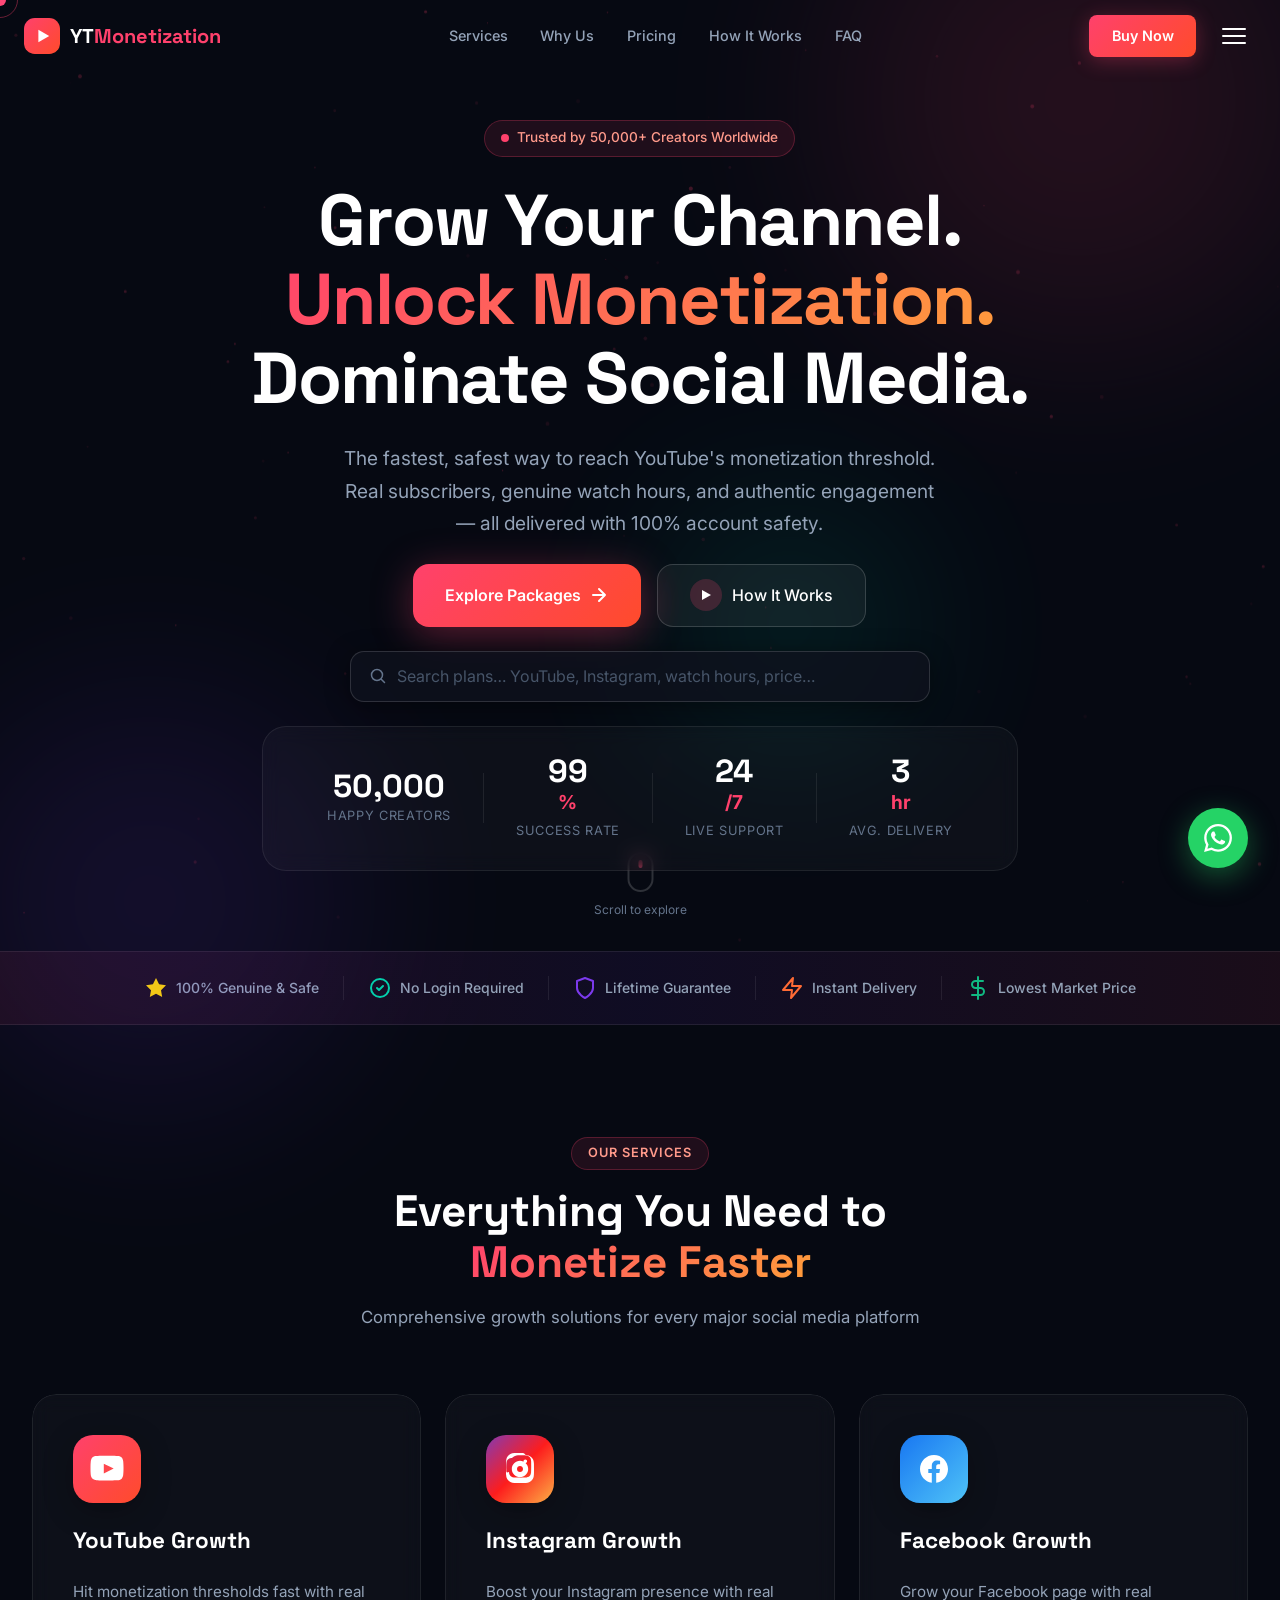
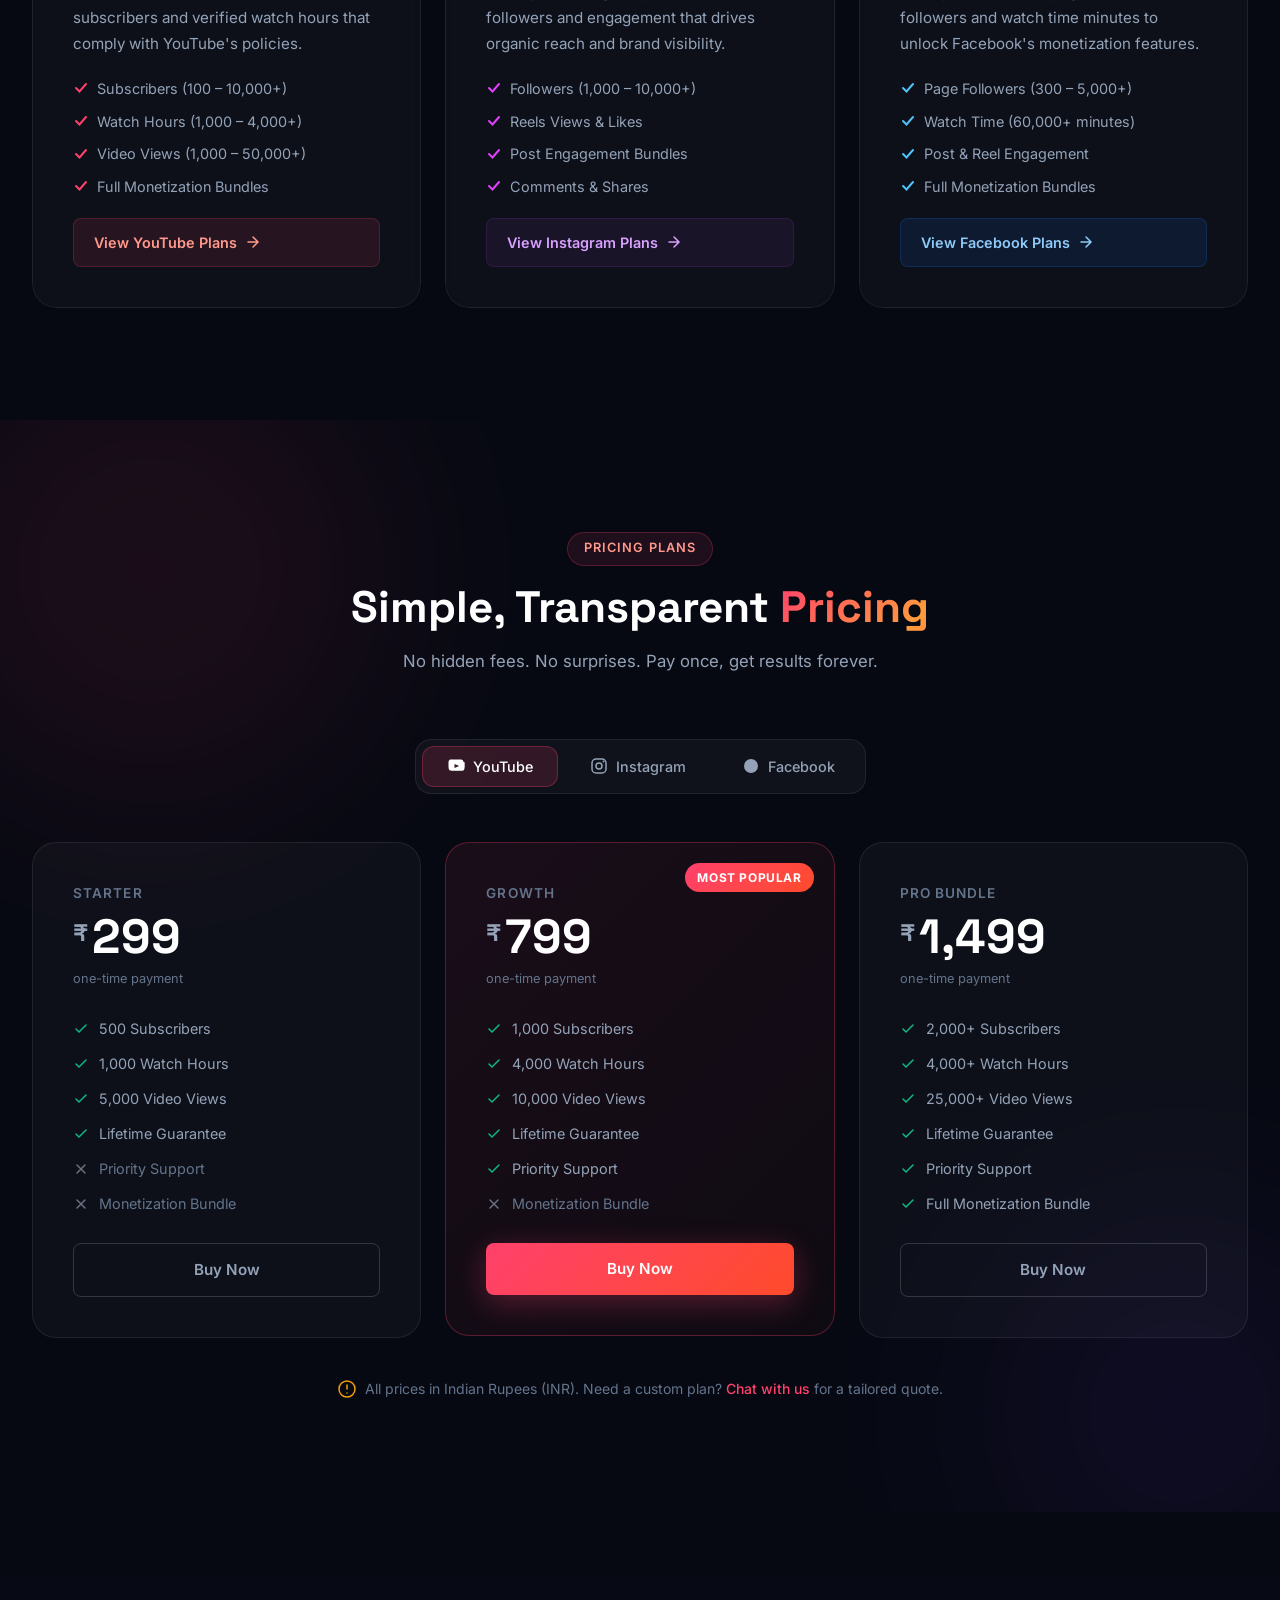
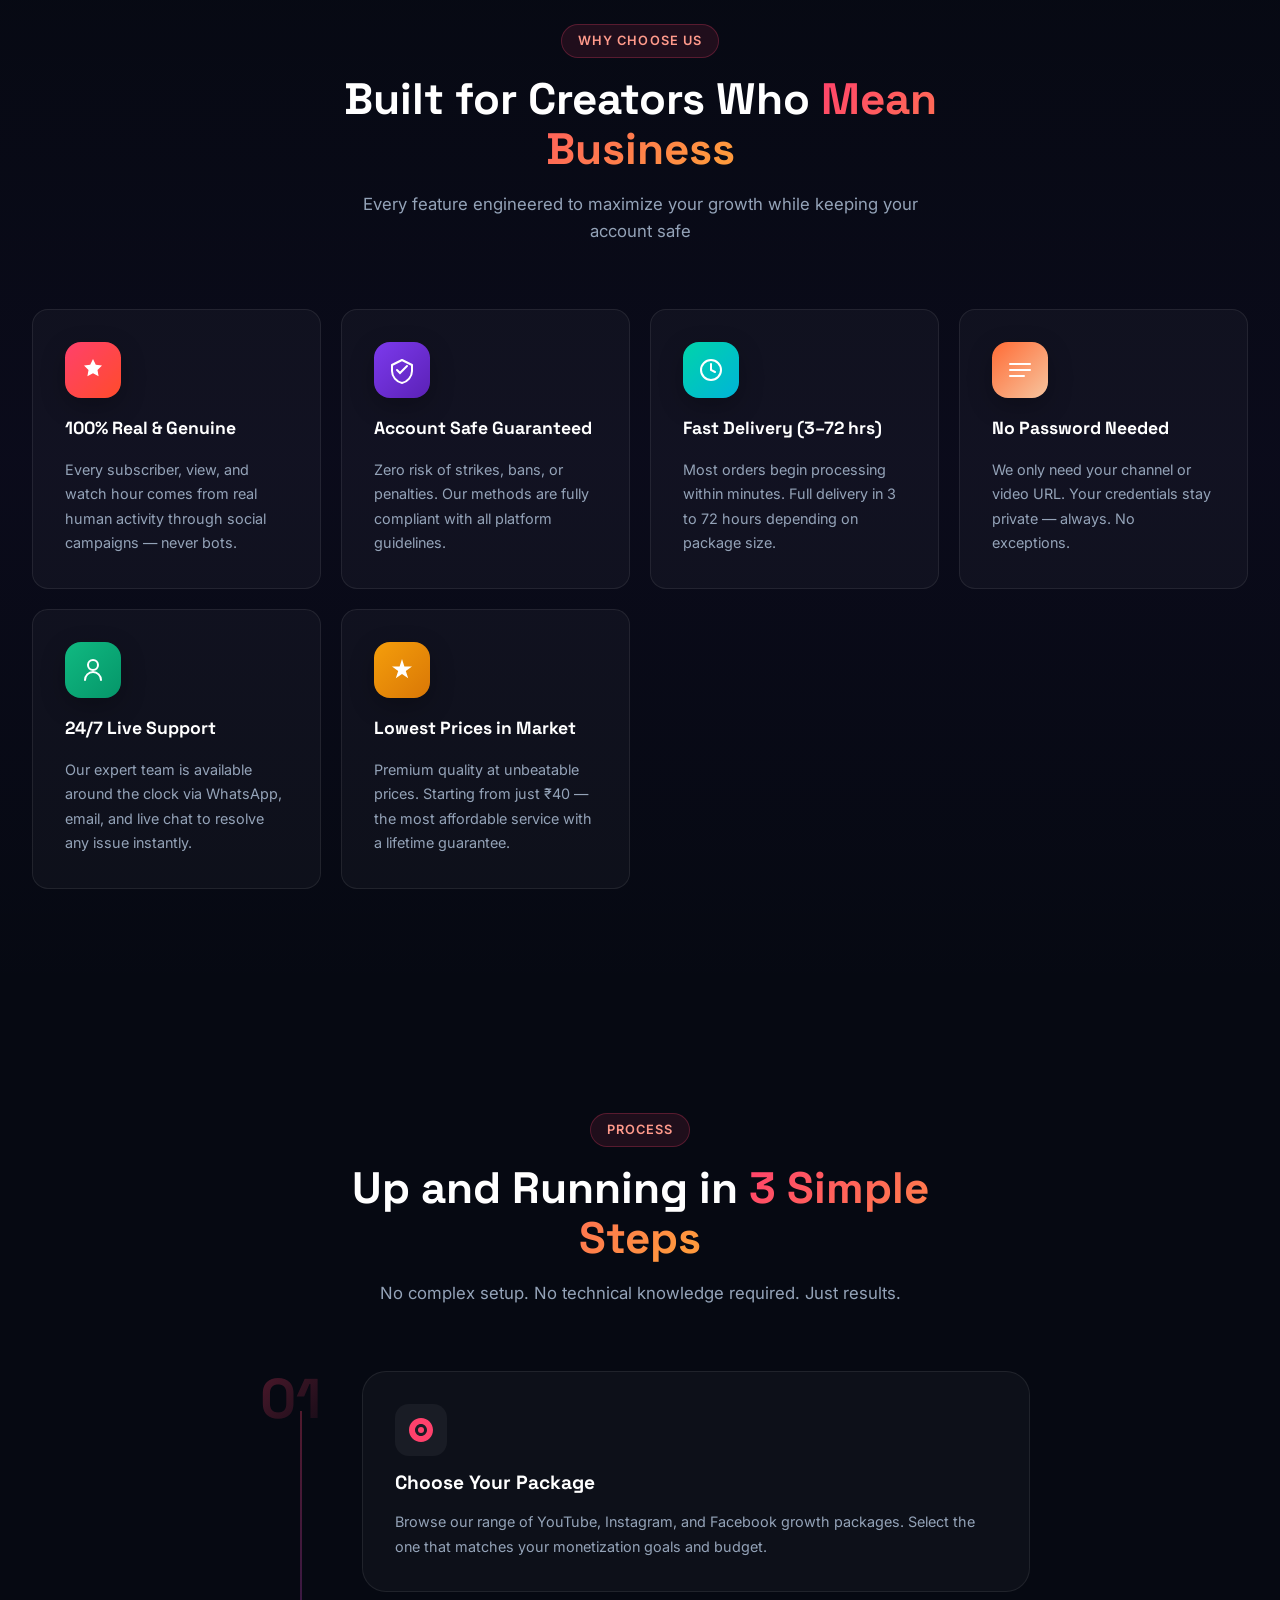
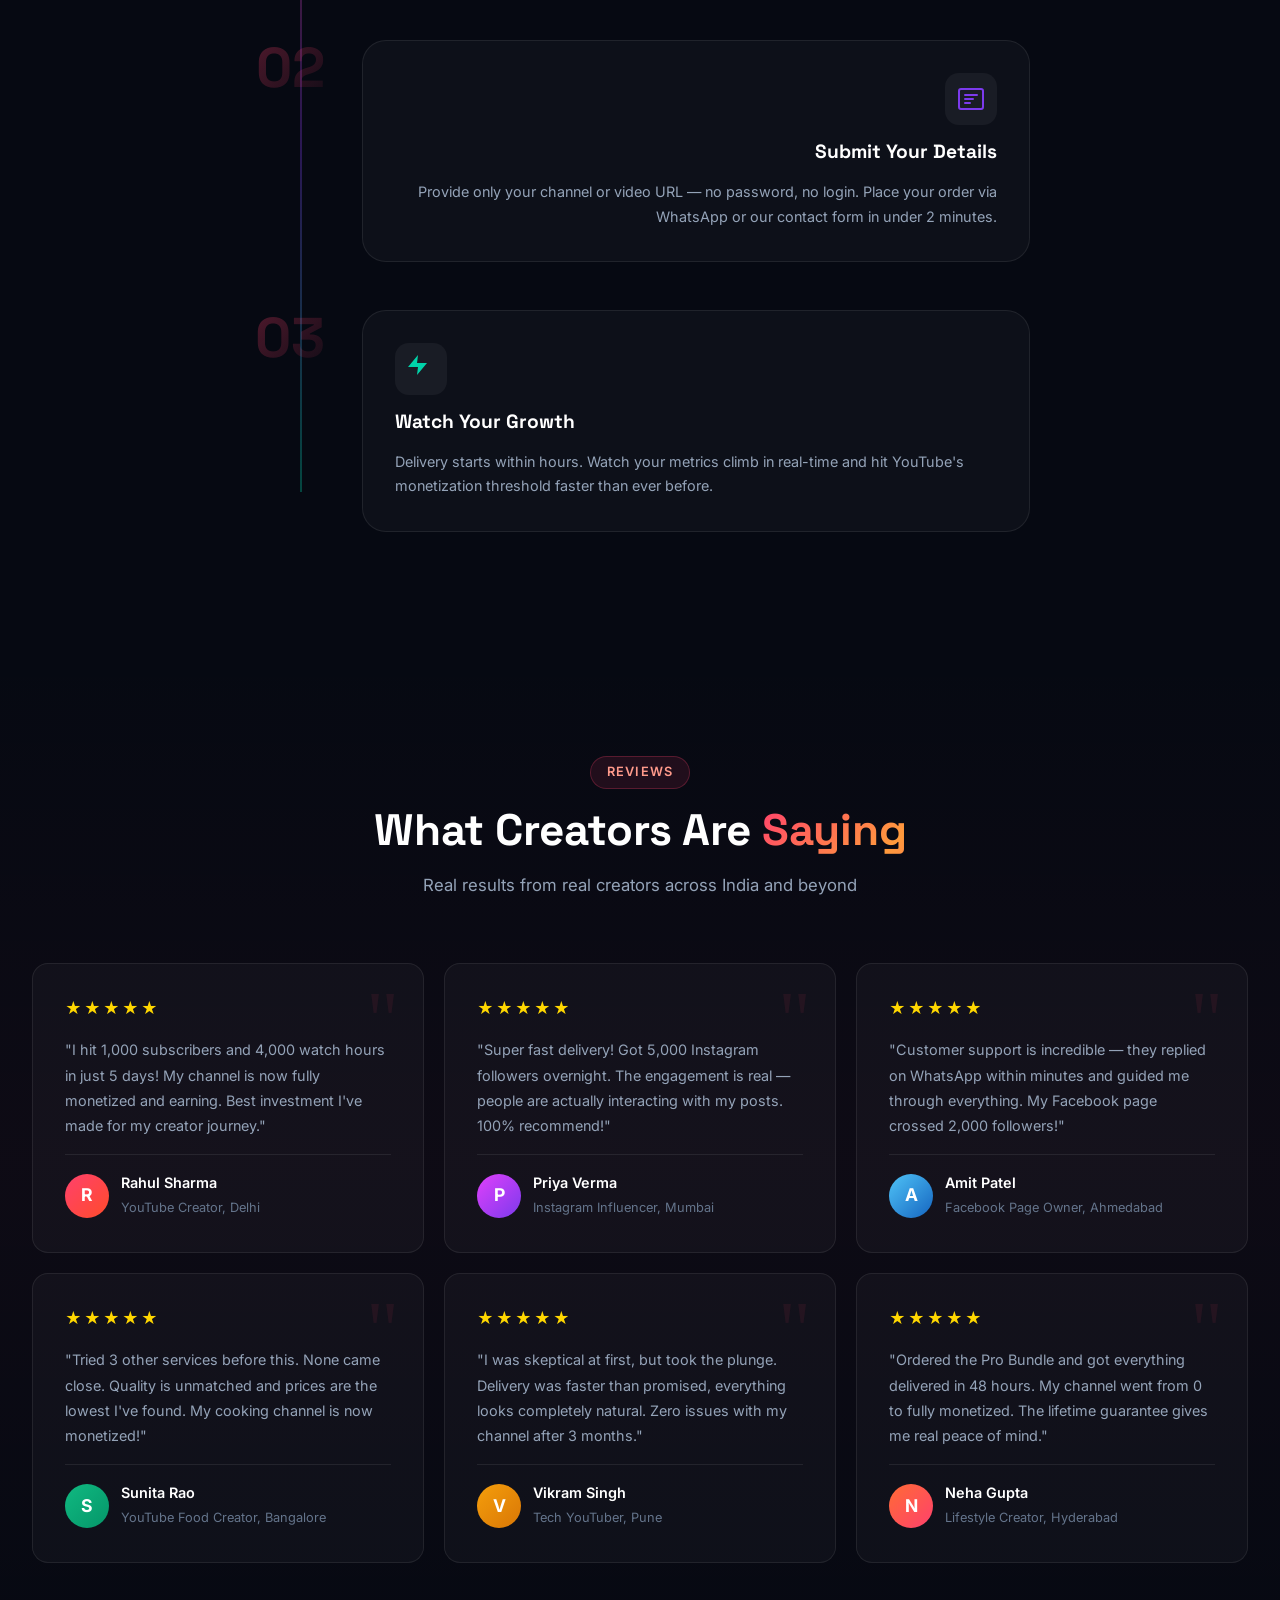
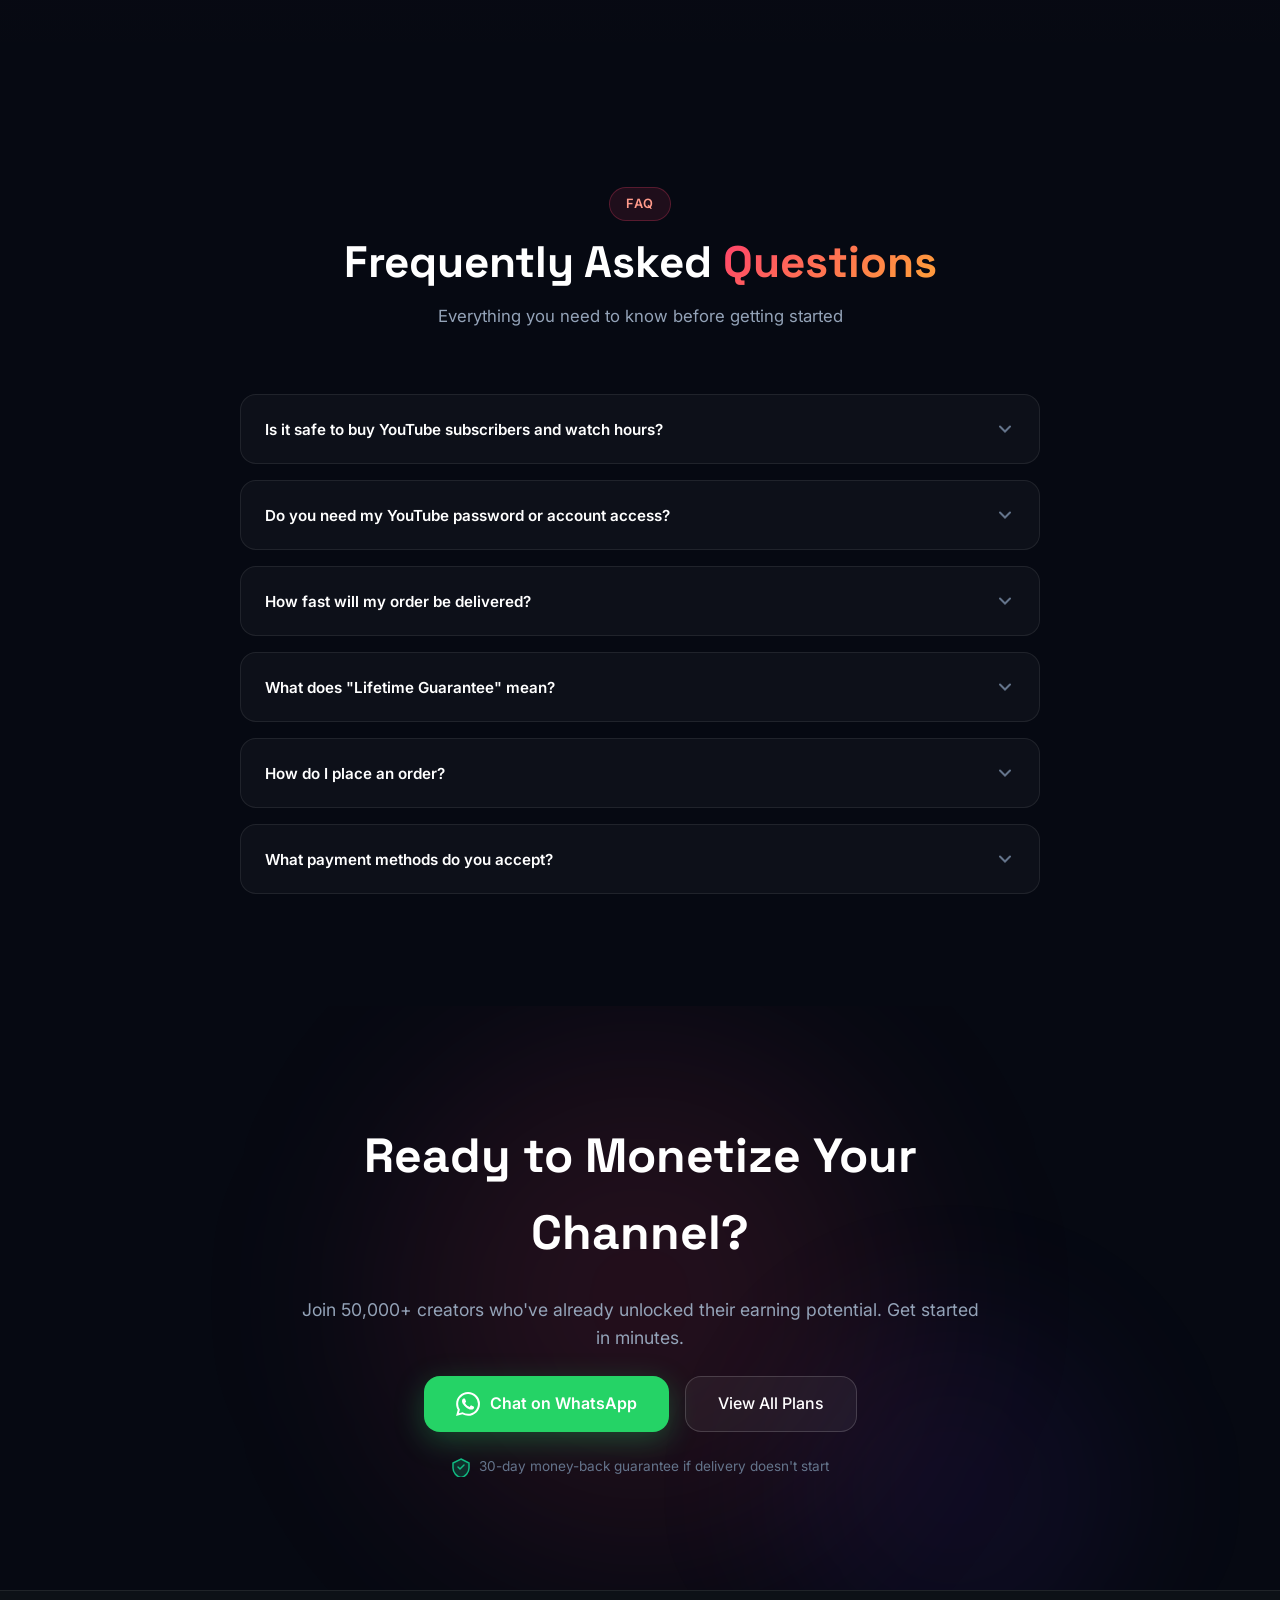
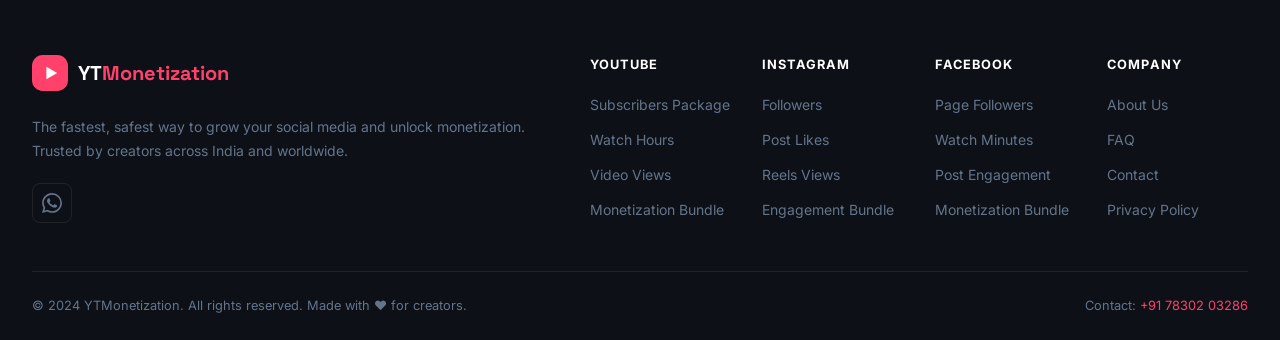
==== commit 19794499: "link service cards to matching pricing plan tabs - View YouTube Plans → scrolls to pricing, activate" ====
--- a/index.html
+++ b/index.html
@@ -220,7 +220,7 @@
                 Full Monetization Bundles
               </li>
             </ul>
-            <a href="#pricing" class="service-cta yt-cta">
+            <a href="#pricing" class="service-cta yt-cta" onclick="event.preventDefault();selectPricingTab('youtube')">
               View YouTube Plans
               <svg width="16" height="16" viewBox="0 0 16 16" fill="none"><path d="M3 8h10M8 3l5 5-5 5" stroke="currentColor" stroke-width="1.5" stroke-linecap="round"/></svg>
             </a>
@@ -256,7 +256,7 @@
                 Comments & Shares
               </li>
             </ul>
-            <a href="#pricing" class="service-cta ig-cta">
+            <a href="#pricing" class="service-cta ig-cta" onclick="event.preventDefault();selectPricingTab('instagram')">
               View Instagram Plans
               <svg width="16" height="16" viewBox="0 0 16 16" fill="none"><path d="M3 8h10M8 3l5 5-5 5" stroke="currentColor" stroke-width="1.5" stroke-linecap="round"/></svg>
             </a>
@@ -292,7 +292,7 @@
                 Full Monetization Bundles
               </li>
             </ul>
-            <a href="#pricing" class="service-cta fb-cta">
+            <a href="#pricing" class="service-cta fb-cta" onclick="event.preventDefault();selectPricingTab('facebook')">
               View Facebook Plans
               <svg width="16" height="16" viewBox="0 0 16 16" fill="none"><path d="M3 8h10M8 3l5 5-5 5" stroke="currentColor" stroke-width="1.5" stroke-linecap="round"/></svg>
             </a>
@@ -938,6 +938,18 @@
         el.innerHTML = group.map((plan, i) => renderCard(plan, i * 100)).join('');
         initCarousel(id, dots, hint);
       });
+    }
+
+    /* Service card → scroll to pricing and activate correct tab */
+    window.selectPricingTab = function selectPricingTab(platform) {
+      document.querySelectorAll('.pricing-tab').forEach(b => b.classList.remove('active'));
+      const target = document.querySelector(`.pricing-tab[data-platform="${platform}"]`);
+      if (target) target.classList.add('active');
+      ['youtube','instagram','facebook'].forEach(p => {
+        const wrap = document.getElementById(p + '-wrap');
+        if (wrap) wrap.classList.toggle('hidden', p !== platform);
+      });
+      document.getElementById('pricing').scrollIntoView({ behavior: 'smooth', block: 'start' });
     }
 
     /* Tab switching — also toggle carousel-wrap */
--- a/styles.css
+++ b/styles.css
@@ -180,7 +180,12 @@
 .hamburger {
   display: none; flex-direction: column;
   gap: 5px; background: none; border: none;
-  cursor: pointer; padding: 6px;
+  cursor: pointer; padding: 10px;
+  min-width: 44px; min-height: 44px;
+  display: flex; flex-direction: column;
+  align-items: center; justify-content: center; gap: 5px;
+  -webkit-tap-highlight-color: transparent;
+  touch-action: manipulation;
 }
 .hamburger span {
   width: 24px; height: 2px;
@@ -1345,7 +1350,10 @@
 
   /* ── Features ── */
   .features-grid { grid-template-columns: repeat(2, 1fr); gap: 1rem; }
-  .feature-card { padding: 1.5rem; }
+  .feature-card { padding: 1.35rem; }
+  .section-label { font-size: 0.72rem; }
+  .section-title { font-size: clamp(1.5rem, 5vw, 2.5rem); }
+  .section-desc { font-size: 0.92rem; }
 
   /* ── Pricing tabs ── */
   .pricing-tabs { flex-wrap: wrap; justify-content: center; gap: 0.375rem; }
@@ -1361,7 +1369,7 @@
   .step-right { text-align: left; }
   .step-right .step-content { align-items: flex-start; }
   .step-connector { display: none; }
-  .step-number { font-size: 2rem; width: auto; }
+  .step-number { font-size: 1.75rem; width: auto; }
   .step-content { padding: 1.5rem; }
 
   /* ── Testimonials ── */
@@ -1402,12 +1410,12 @@
   .stat-divider:last-of-type { display: none; }
 
   /* ── Features (Why Choose Us) ── */
-  .features-grid { grid-template-columns: repeat(2, 1fr); gap: 0.85rem; }
-  .feature-card { padding: 1.2rem; gap: 0.75rem; }
-  .feature-icon { width: 44px; height: 44px; border-radius: 12px; }
+  .features-grid { grid-template-columns: 1fr; gap: 0.75rem; }
+  .feature-card { padding: 1.1rem 1rem; gap: 0.75rem; flex-direction: row; align-items: flex-start; }
+  .feature-icon { width: 44px; height: 44px; min-width: 44px; border-radius: 12px; }
   .feature-icon svg { width: 22px; height: 22px; }
   .feature-card h4 { font-size: 0.9rem; }
-  .feature-card p { font-size: 0.8rem; line-height: 1.55; }
+  .feature-card p { font-size: 0.82rem; line-height: 1.55; }
 
   /* ── Testimonials ── */
   .testimonials-grid { grid-template-columns: 1fr; }
@@ -1460,17 +1468,19 @@
   .section-header { margin-bottom: 2rem; gap: 0.75rem; }
 
   /* ── Service cards ── */
-  .service-card-inner { padding: 1.5rem; }
-  .service-icon-wrap { width: 56px; height: 56px; border-radius: 16px; }
-  .service-card-inner h3 { font-size: 1.2rem; }
-
-  /* ── Feature cards (375px) ── */
-  .features-grid { grid-template-columns: 1fr; gap: 0.75rem; }
-  .feature-card { padding: 1.1rem 1rem; gap: 0.65rem; flex-direction: row; align-items: flex-start; }
-  .feature-icon { width: 42px; height: 42px; min-width: 42px; border-radius: 12px; }
-  .feature-icon svg { width: 20px; height: 20px; }
-  .feature-card h4 { font-size: 0.85rem; }
-  .feature-card p { font-size: 0.75rem; line-height: 1.5; }
+  .service-card-inner { padding: 1.4rem 1.25rem; }
+  .service-icon-wrap { width: 50px; height: 50px; border-radius: 14px; }
+  .service-icon-wrap svg { width: 22px; height: 22px; }
+  .service-card-inner h3 { font-size: 1.1rem; }
+  .service-card-inner p { font-size: 0.85rem; }
+
+  /* ── Feature cards ── */
+  .features-grid { grid-template-columns: 1fr; gap: 0.65rem; }
+  .feature-card { padding: 1rem; gap: 0.65rem; flex-direction: row; align-items: flex-start; }
+  .feature-icon { width: 40px; height: 40px; min-width: 40px; border-radius: 11px; }
+  .feature-icon svg { width: 19px; height: 19px; }
+  .feature-card h4 { font-size: 0.88rem; }
+  .feature-card p { font-size: 0.78rem; line-height: 1.5; }
 
   /* ── Pricing ── */
   .pricing-tabs { width: 100%; }
@@ -1480,9 +1490,11 @@
   .price-amount { font-size: 2.5rem; }
 
   /* ── Steps ── */
-  .step-content { padding: 1.25rem; gap: 0.6rem; }
-  .step-icon { width: 44px; height: 44px; border-radius: 12px; }
-  .step-content h4 { font-size: 1.05rem; }
+  .step-content { padding: 1.1rem; gap: 0.55rem; }
+  .step-icon { width: 40px; height: 40px; border-radius: 11px; }
+  .step-number { font-size: 1.5rem; }
+  .step-content h4 { font-size: 1rem; }
+  .step-content p { font-size: 0.84rem; }
 
   /* ── Testimonials ── */
   .testimonial-card { padding: 1.25rem; }
@@ -1498,11 +1510,15 @@
 
   /* ── Footer ── */
   .footer-container { padding: 0 1rem; }
-  .footer-top { padding: 2rem 0 1.5rem; }
+  .footer-top { padding: 2rem 0 1.5rem; gap: 1.5rem; }
   .footer-links { grid-template-columns: 1fr 1fr; gap: 1rem; }
-  .footer-col h5 { font-size: 0.75rem; margin-bottom: 0.75rem; }
-  .footer-col a { font-size: 0.82rem; }
+  .footer-col h5 { font-size: 0.78rem; margin-bottom: 0.75rem; }
+  .footer-col a { font-size: 0.84rem; padding: 0.25rem 0; min-height: 36px; display: flex; align-items: center; }
   .footer-bottom { font-size: 0.75rem; padding: 1.25rem 0; }
+
+  /* ── CTA buttons — full width, proper touch targets ── */
+  .btn-cta-whatsapp, .btn-cta-secondary { padding: 0.9rem 1.5rem; font-size: 0.95rem; min-height: 48px; width: 100%; justify-content: center; }
+  .btn-hero-primary, .btn-hero-secondary { min-height: 48px; }
 
   /* ── WhatsApp ── */
   .whatsapp-float { bottom: 1rem; right: 1rem; width: 48px; height: 48px; }
@@ -1527,17 +1543,32 @@
   .hero-title { letter-spacing: -0.01em; }
   .section-container { padding: 0 0.875rem; }
   .footer-container { padding: 0 0.875rem; }
-  .footer-links { grid-template-columns: 1fr; }
-  .pricing-tab span { display: none; } /* hide tab text, show icon only */
+  .footer-links { grid-template-columns: 1fr 1fr; gap: 0.875rem; }
+  .pricing-tab span { display: none; }
   .pricing-tab { padding: 0.5rem 0.75rem; }
   .price-card { padding: 1.5rem; }
-  .service-card-inner { padding: 1.25rem; }
-  .btn-hero-primary, .btn-hero-secondary { padding: 0.85rem 1.5rem; font-size: 0.9rem; }
+  .service-card-inner { padding: 1.1rem; }
+  .btn-hero-primary, .btn-hero-secondary { padding: 0.85rem 1.25rem; font-size: 0.9rem; }
+  .section-title { font-size: 1.4rem; }
 
   /* ── Hero search ── */
   .hero-search-box { padding: 0 0.75rem; }
-  .hero-search-input { font-size: 15px; }
+  .hero-search-input { font-size: 16px; }
   .hero-search-dropdown { max-height: 240px; }
+}
+
+/* ── 320px: Smallest phones ───────────────────────────── */
+@media (max-width: 320px) {
+  html { font-size: 13px; }
+  .section-container { padding: 0 0.75rem; }
+  .footer-container { padding: 0 0.75rem; }
+  .footer-links { grid-template-columns: 1fr; gap: 0.75rem; }
+  .hero { padding: 76px 0.75rem 40px; }
+  .hero-badge { font-size: 0.72rem; }
+  .service-card-inner { padding: 1rem; }
+  .step-content { padding: 0.9rem; }
+  .testimonial-card { padding: 1rem; }
+  .faq-question { padding: 0.875rem; font-size: 0.85rem; }
 }
 
 /* ═══════════════ MOBILE PRICING GRID — 3 cards per row ═══════════════ */
@@ -1549,23 +1580,24 @@
     padding: 0.5rem 0.25rem 1rem;
   }
 
-  /* Shrink the "Most Popular" badge so it doesn't cover the price */
+  /* "Most Popular" badge — compact but readable */
   .pricing-grid .price-card .popular-badge {
-    font-size: 0.38rem !important;
-    padding: 0.18rem 0.35rem !important;
-    top: 0.4rem !important;
-    right: 0.4rem !important;
+    font-size: 0.48rem !important;
+    padding: 0.2rem 0.4rem !important;
+    top: 0.45rem !important;
+    right: 0.45rem !important;
     letter-spacing: 0.03em;
   }
 
   .pricing-grid .price-card {
-    padding: 0.9rem 0.45rem;
-    gap: 0.65rem;
+    padding: 0.85rem 0.4rem 0.75rem;
+    gap: 0.6rem;
     border-radius: 12px;
     transform: none !important;
     -webkit-tap-highlight-color: transparent;
+    touch-action: manipulation;
     overflow: hidden;
-    min-width: 0; /* prevent grid blowout */
+    min-width: 0;
     word-break: break-word;
   }
   .pricing-grid .price-card-featured {
@@ -1574,37 +1606,34 @@
     box-shadow: 0 0 20px rgba(255,65,108,0.12);
   }
 
-  /* ── Compact typography for 3-col mobile ── */
-
   /* Plan name tag */
   .pricing-grid .price-card .price-tag {
-    font-size: 0.55rem !important;
-    letter-spacing: 0.04em;
-  }
-
-  /* Price amount — must not wrap */
+    font-size: 0.62rem !important;
+    letter-spacing: 0.03em;
+  }
+
+  /* Price amount */
   .pricing-grid .price-card .price-amount {
     font-size: 1.15rem !important;
     line-height: 1.1;
     white-space: nowrap !important;
   }
   .pricing-grid .price-card .price-amount .currency {
-    font-size: 0.55rem !important;
+    font-size: 0.62rem !important;
   }
 
   /* Period text */
   .pricing-grid .price-card .price-period {
-    font-size: 0.5rem !important;
-  }
-
-  /* Features list */
+    font-size: 0.58rem !important;
+  }
+
+  /* Features list — min 0.7rem for readability */
   .pricing-grid .price-card .price-features {
-    font-size: 0.58rem !important;
-    gap: 0.2rem !important;
-    line-height: 1.25;
+    gap: 0.22rem !important;
+    line-height: 1.3;
   }
   .pricing-grid .price-card .price-features li {
-    font-size: 0.58rem !important;
+    font-size: 0.7rem !important;
     gap: 0.2rem;
   }
   .pricing-grid .price-card .price-features li svg {
@@ -1614,14 +1643,16 @@
     flex-shrink: 0;
   }
 
-  /* Buy button */
+  /* Buy button — minimum 40px touch target */
   .pricing-grid .price-card .price-btn {
-    padding: 0.45rem 0.3rem !important;
-    font-size: 0.6rem !important;
+    padding: 0.55rem 0.3rem !important;
+    font-size: 0.68rem !important;
     border-radius: 8px;
-  }
-
-  /* Hide carousel UI — no longer needed */
+    min-height: 40px;
+    display: flex; align-items: center; justify-content: center;
+  }
+
+  /* Hide carousel UI */
   .carousel-hint, .carousel-dots { display: none !important; }
   .carousel-wrap { position: relative; }
 }
@@ -1629,25 +1660,25 @@
 /* Even smaller phones (≤390px) — tighter spacing */
 @media (max-width: 390px) {
   .pricing-grid {
-    gap: 0.35rem;
-    padding: 0.4rem 0.15rem 0.8rem;
+    gap: 0.3rem;
+    padding: 0.4rem 0.1rem 0.75rem;
   }
   .pricing-grid .price-card {
-    padding: 0.75rem 0.35rem;
+    padding: 0.7rem 0.35rem 0.65rem;
     gap: 0.5rem;
   }
   .pricing-grid .price-card .price-tag {
-    font-size: 0.5rem !important;
+    font-size: 0.58rem !important;
   }
   .pricing-grid .price-card .price-amount {
     font-size: 1rem !important;
   }
   .pricing-grid .price-card .price-features li {
-    font-size: 0.52rem !important;
+    font-size: 0.65rem !important;
   }
   .pricing-grid .price-card .price-btn {
-    padding: 0.4rem 0.25rem !important;
-    font-size: 0.55rem !important;
+    padding: 0.5rem 0.25rem !important;
+    font-size: 0.62rem !important;
   }
 }
 
@@ -1655,3 +1686,66 @@
 @media (min-width: 861px) {
   .carousel-hint, .carousel-dots { display: none !important; }
 }
+
+/* ══ GLOBAL MOBILE PRODUCTION POLISH ══════════════════════════════════ */
+
+/* Prevent horizontal overflow on all screens */
+html, body { overflow-x: hidden; max-width: 100vw; }
+
+/* Touch action on all interactive elements */
+a, button, [role="button"], label, .pricing-tab, .tab-btn {
+  -webkit-tap-highlight-color: transparent;
+  touch-action: manipulation;
+}
+
+/* Prevent iOS input zoom — all inputs must be ≥16px */
+input, select, textarea {
+  font-size: 16px !important;
+  -webkit-appearance: none;
+}
+
+/* Reduce hero background orbs on mobile so they don't cause layout shifts */
+@media (max-width: 640px) {
+  .orb-1 { width: 280px; height: 280px; top: -80px; right: -60px; }
+  .orb-2 { width: 240px; height: 240px; bottom: -80px; left: -60px; }
+  .orb-3 { width: 160px; height: 160px; }
+}
+@media (max-width: 480px) {
+  .orb-1 { width: 200px; height: 200px; }
+  .orb-2 { width: 180px; height: 180px; }
+  .orb-3 { width: 120px; height: 120px; }
+}
+
+/* Ensure all primary/secondary buttons have min 44px touch targets */
+@media (max-width: 768px) {
+  .btn-primary, .btn-hero-primary, .btn-hero-secondary,
+  .btn-cta-whatsapp, .btn-cta-secondary {
+    min-height: 48px;
+    display: flex; align-items: center; justify-content: center;
+  }
+  .faq-question { min-height: 52px; display: flex; align-items: center; }
+}
+
+/* Stat items at 640px — keep in 3-col row, no dividers */
+@media (max-width: 640px) and (min-width: 481px) {
+  .stat-divider { display: none; }
+  .stat-item { flex: 1; min-width: 0; text-align: center; padding: 0.5rem 0.5rem; }
+  .stat-label { font-size: 0.75rem; }
+}
+
+/* Footer 1-col at 380px and below */
+@media (max-width: 380px) {
+  .footer-links { grid-template-columns: 1fr; }
+  .section-title { font-size: 1.3rem; }
+}
+
+/* Nav links in mobile menu — big touch targets */
+@media (max-width: 768px) {
+  .nav-links.open .nav-link {
+    min-height: 52px;
+    display: flex; align-items: center; justify-content: center;
+    width: 100%;
+  }
+  .nav-btn-wrap { width: 100%; }
+  .nav-btn-wrap .btn-primary { width: 100%; justify-content: center; min-height: 52px; font-size: 1rem; }
+}
